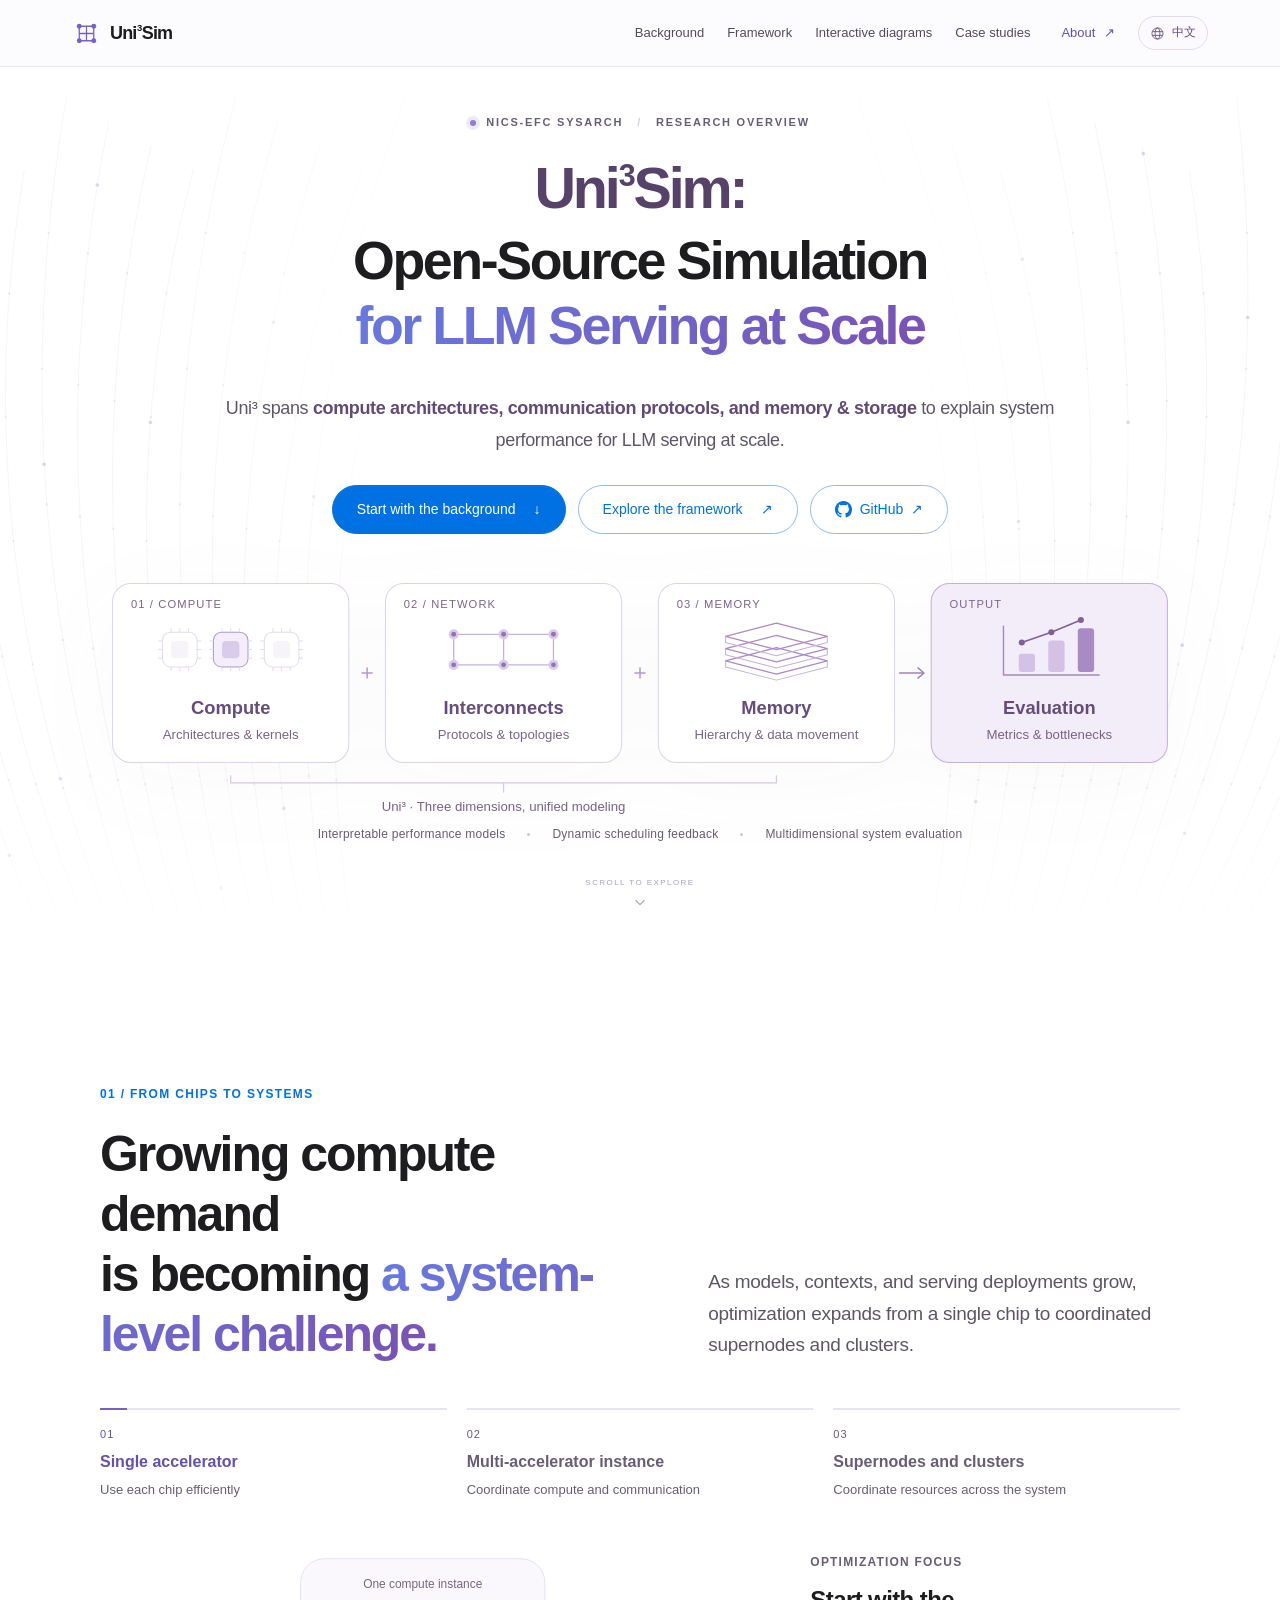
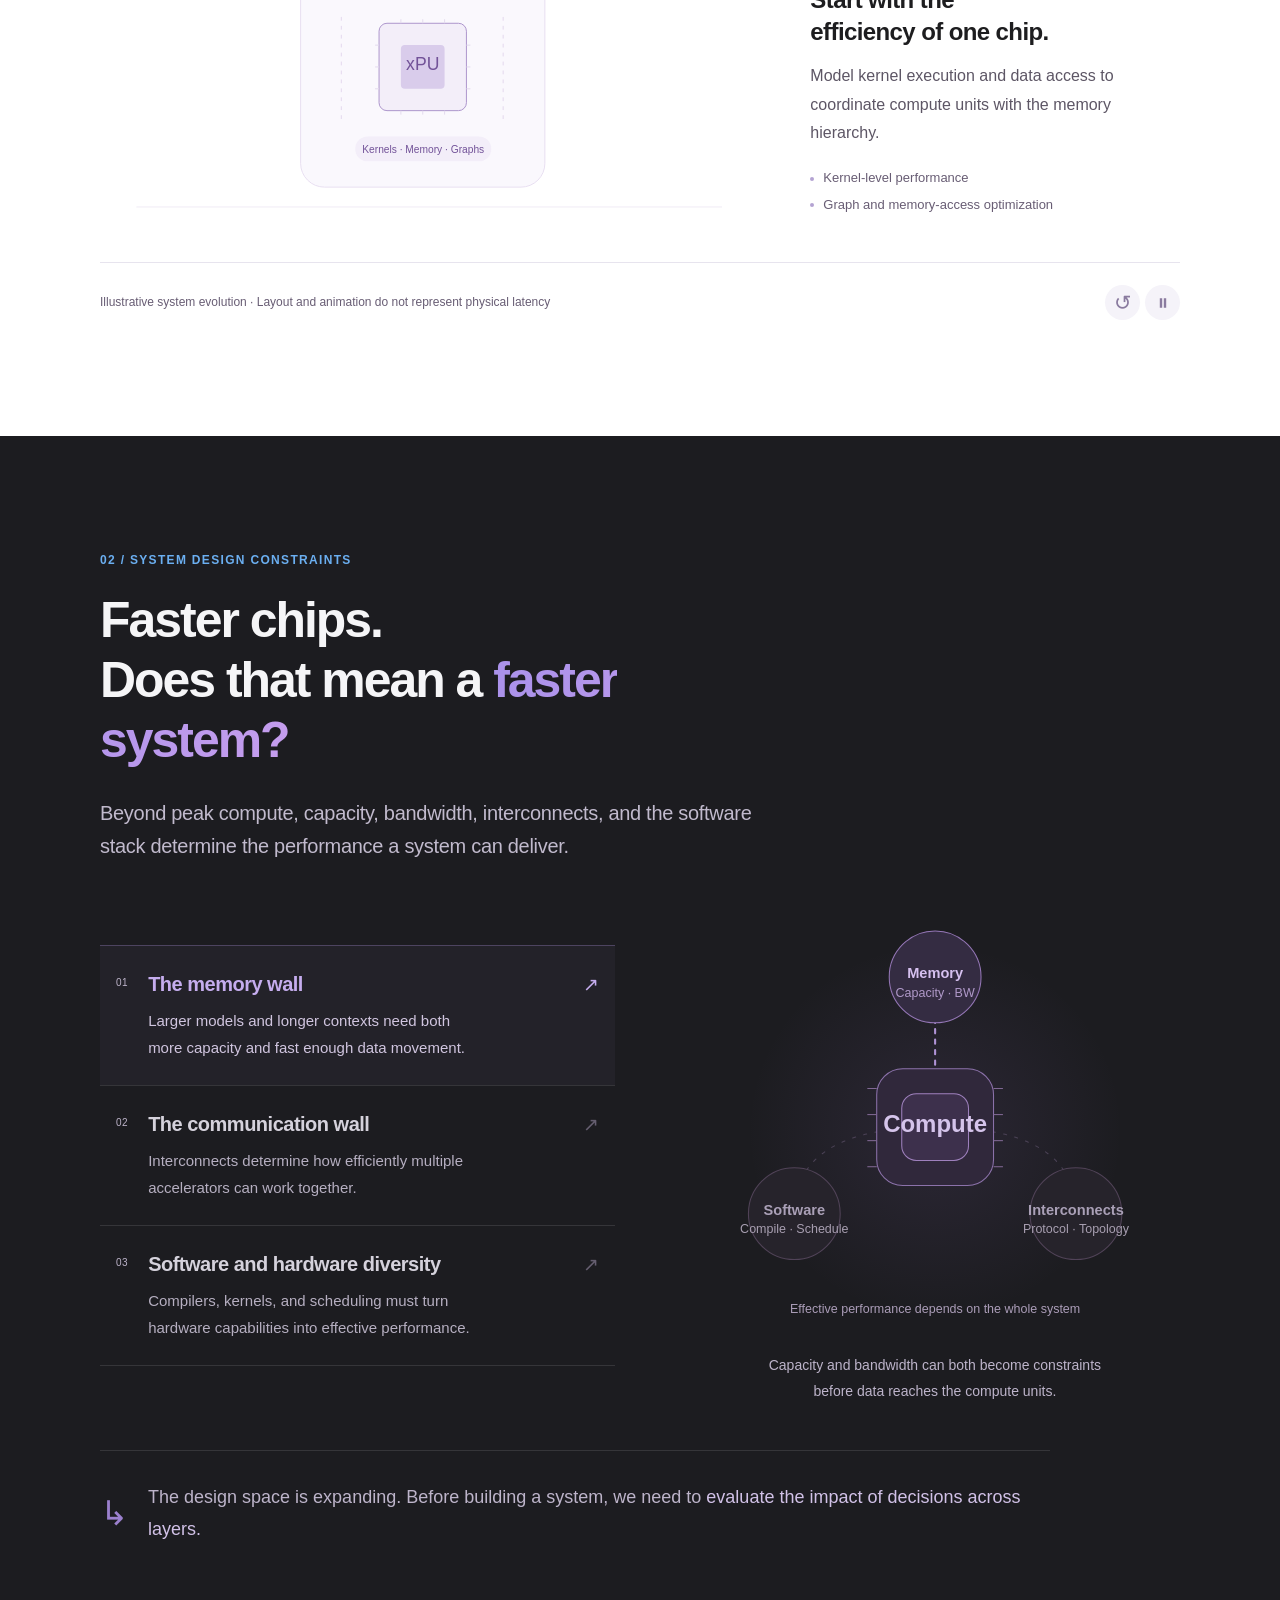
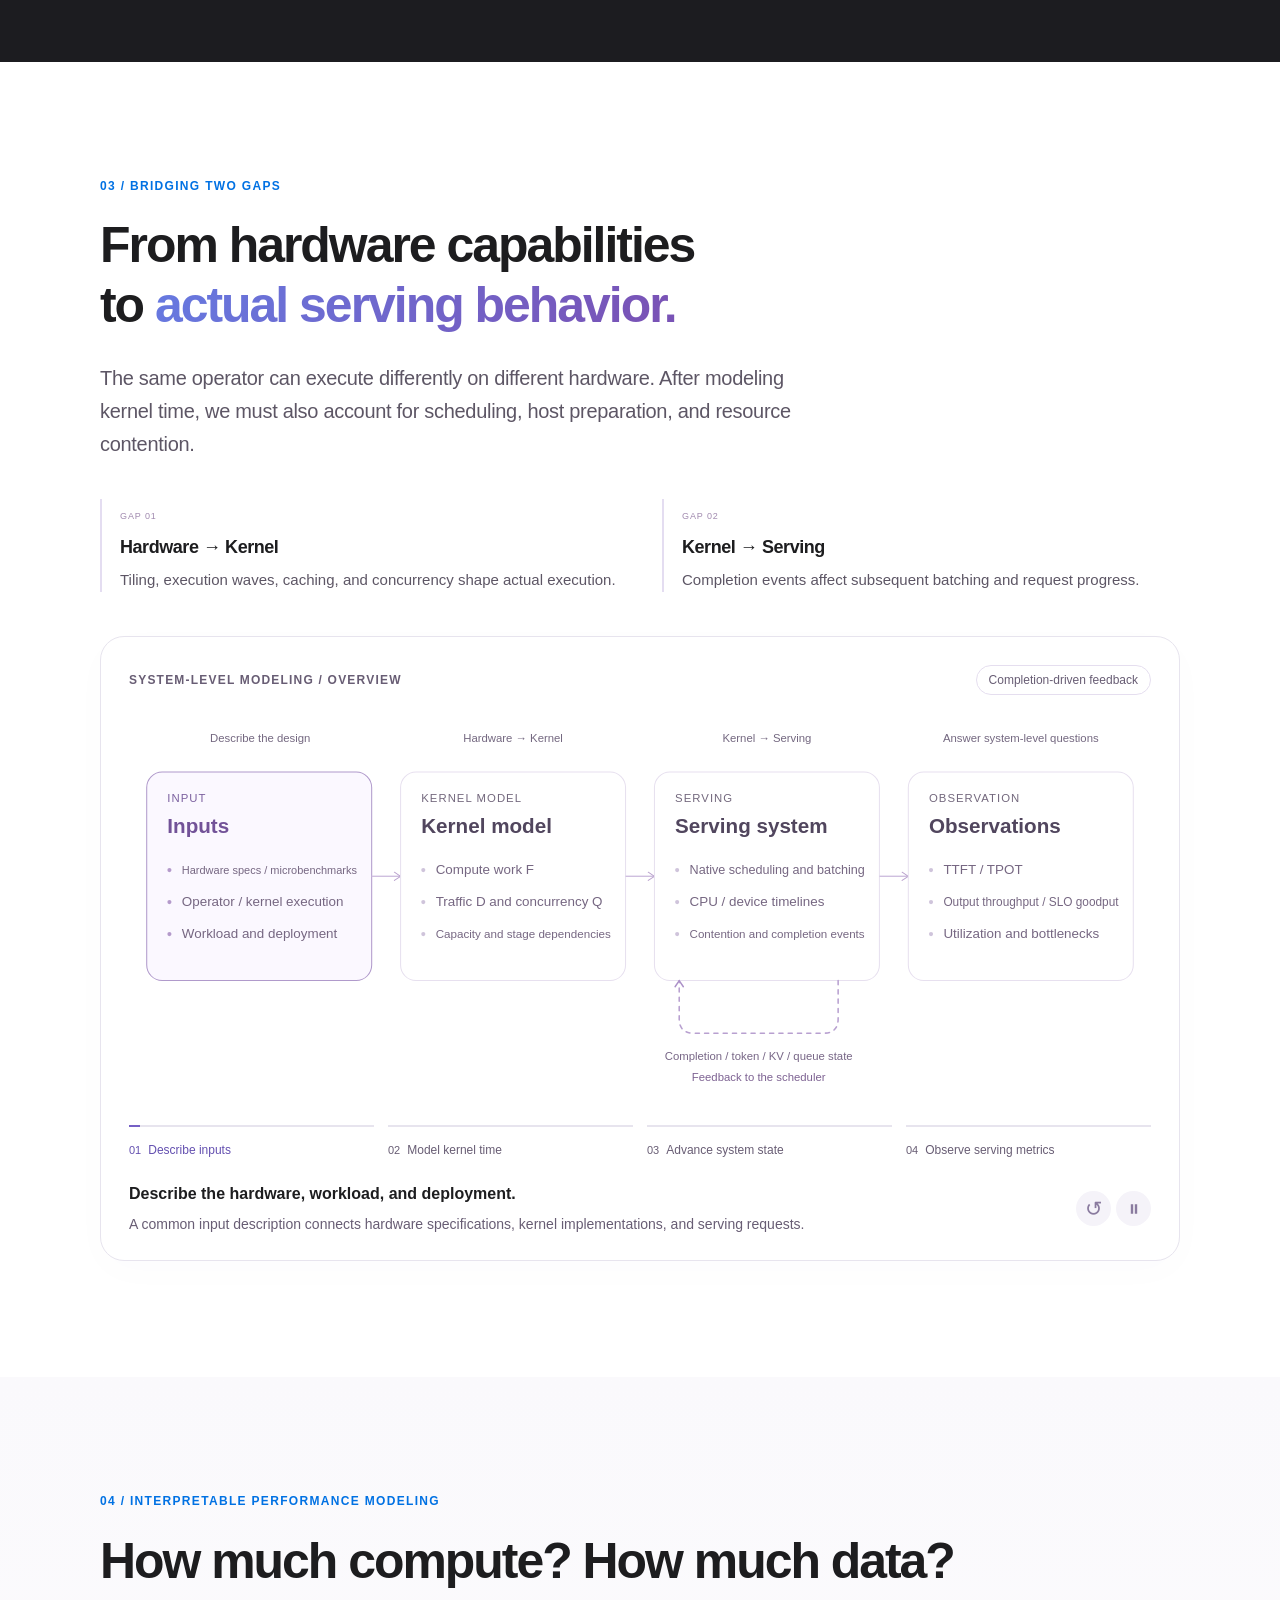
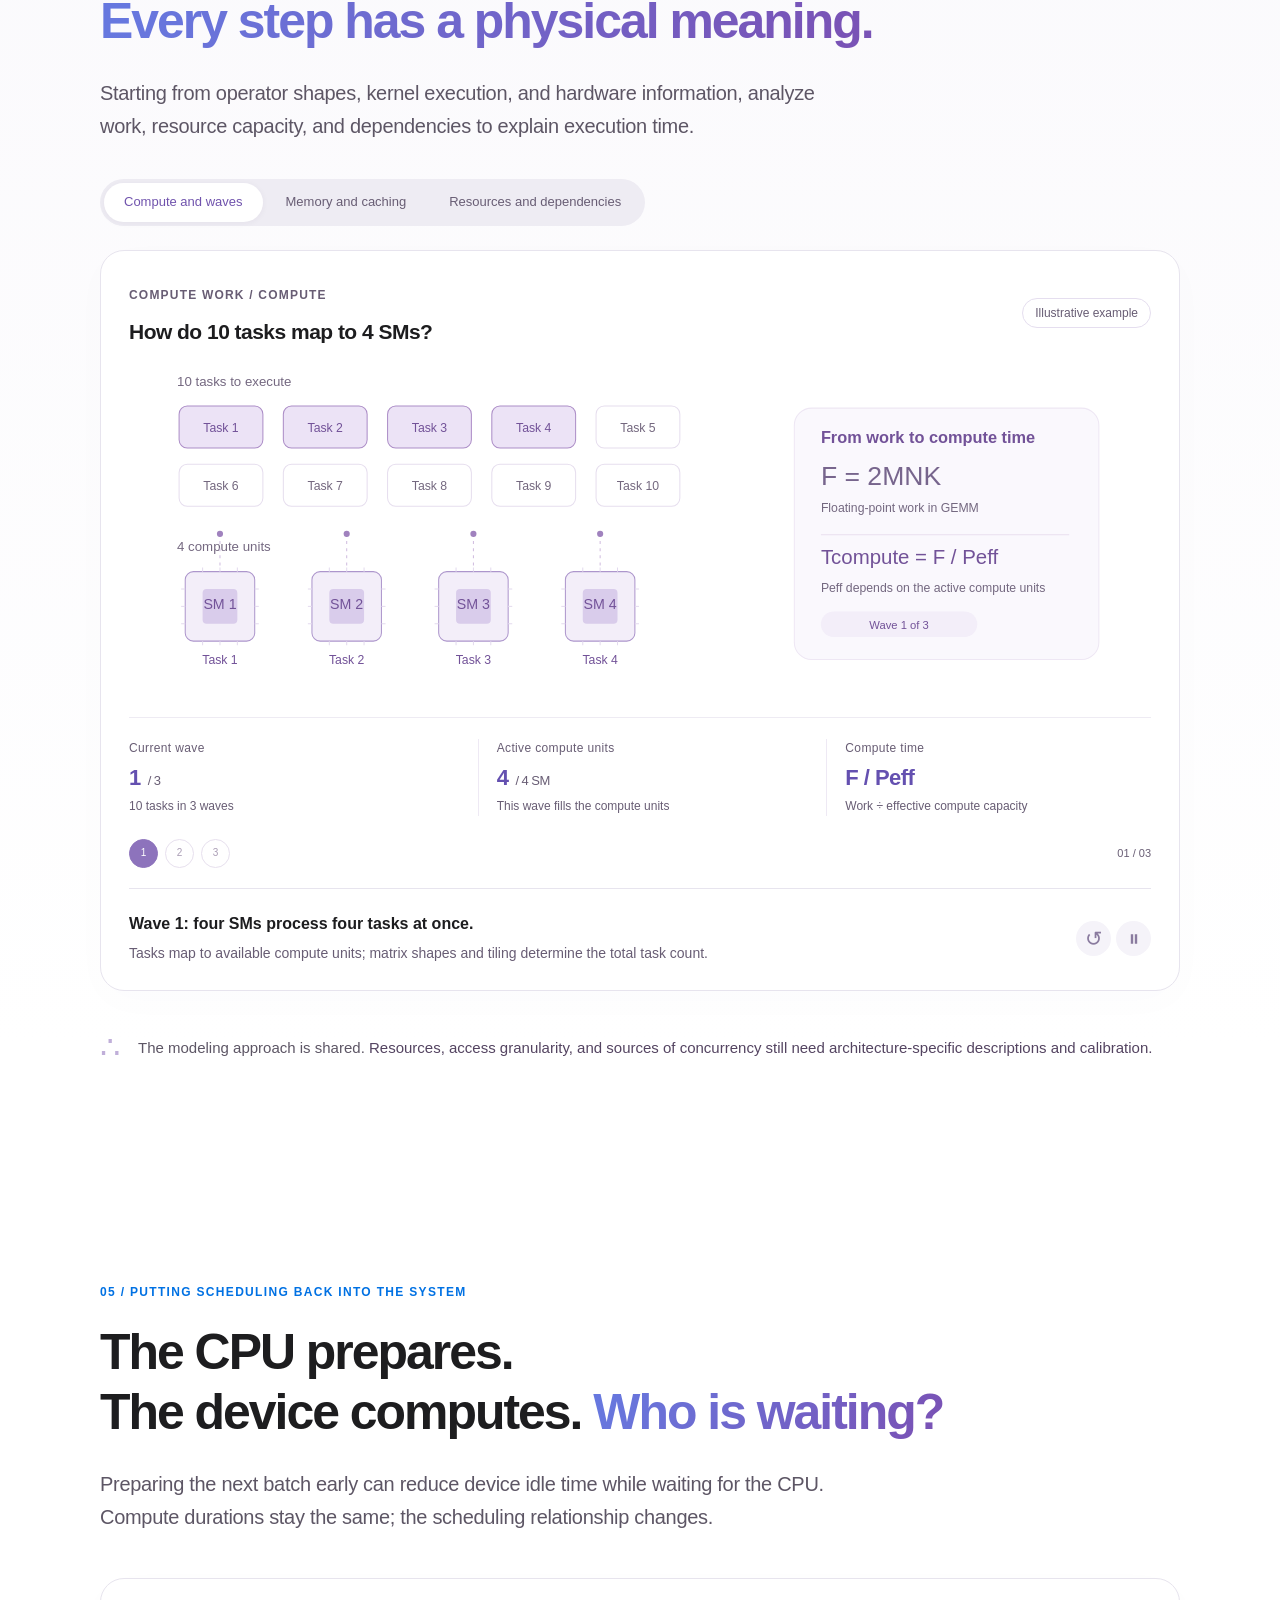
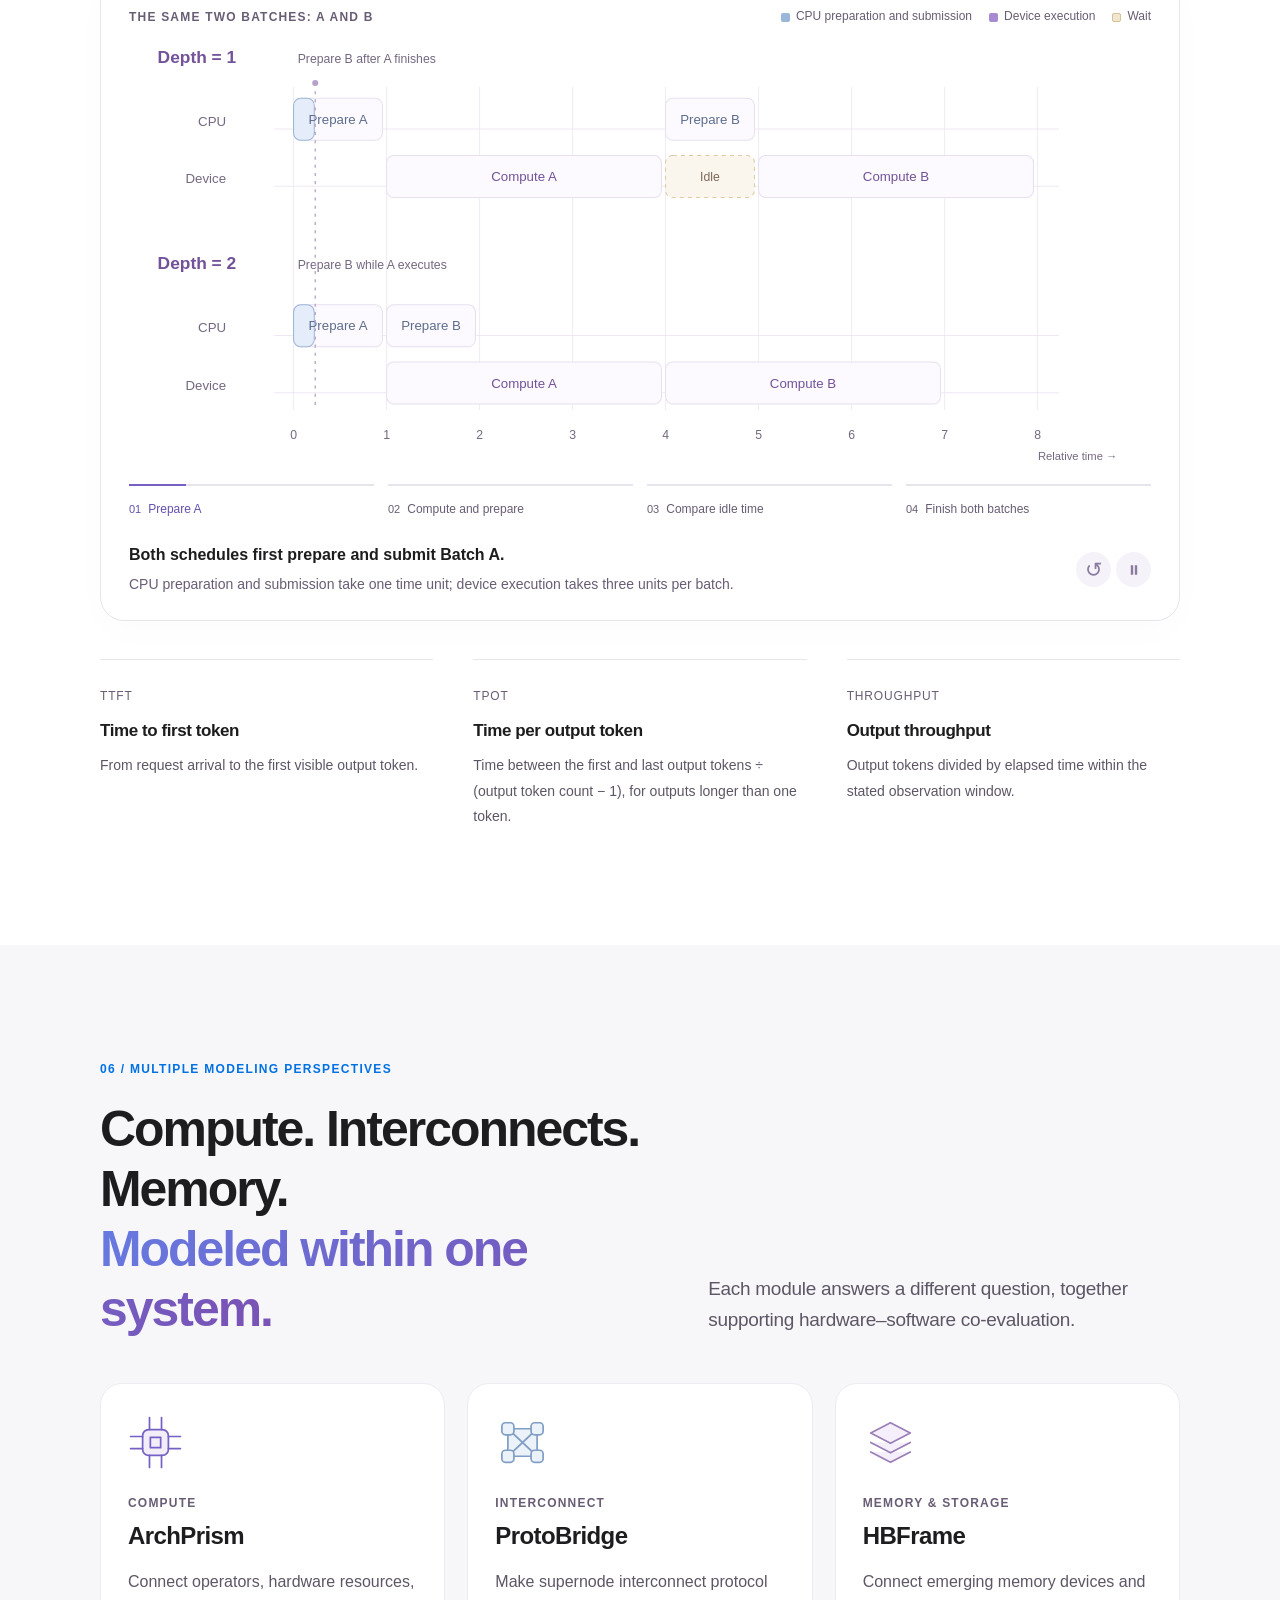
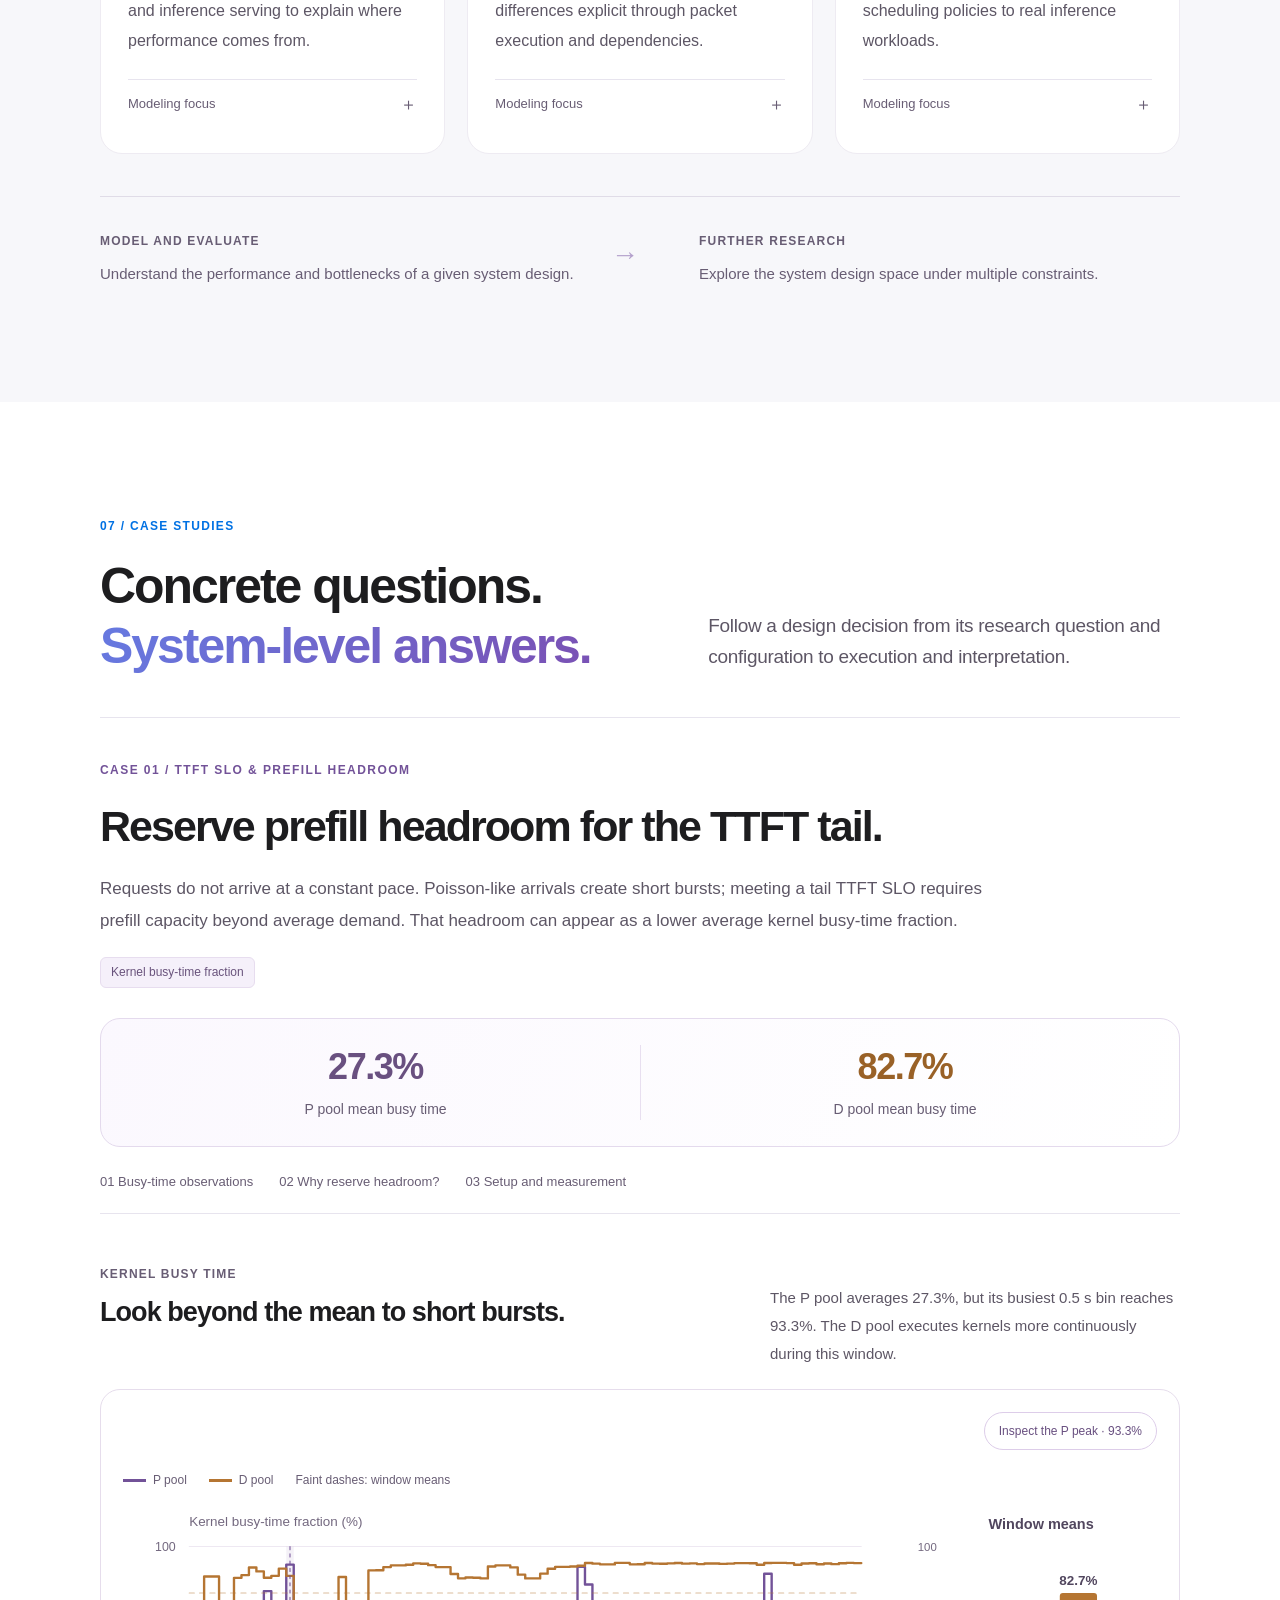
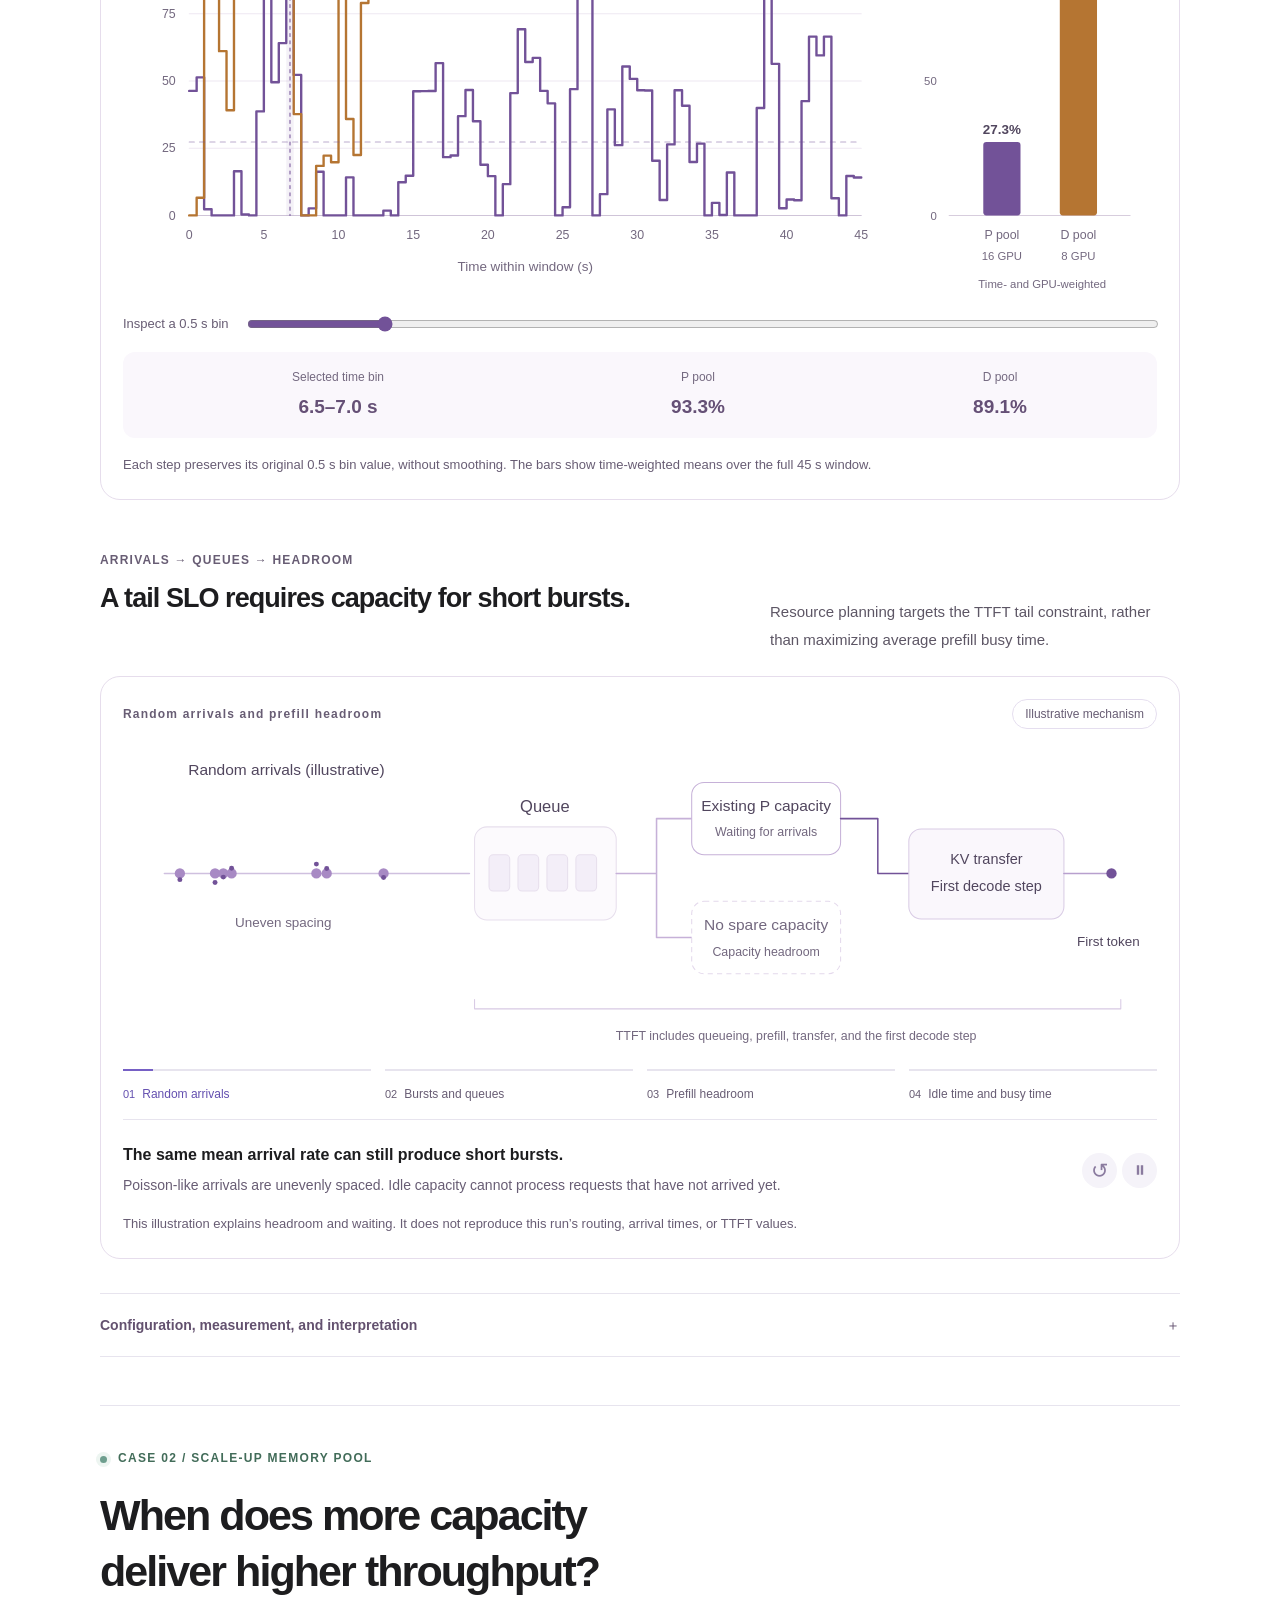
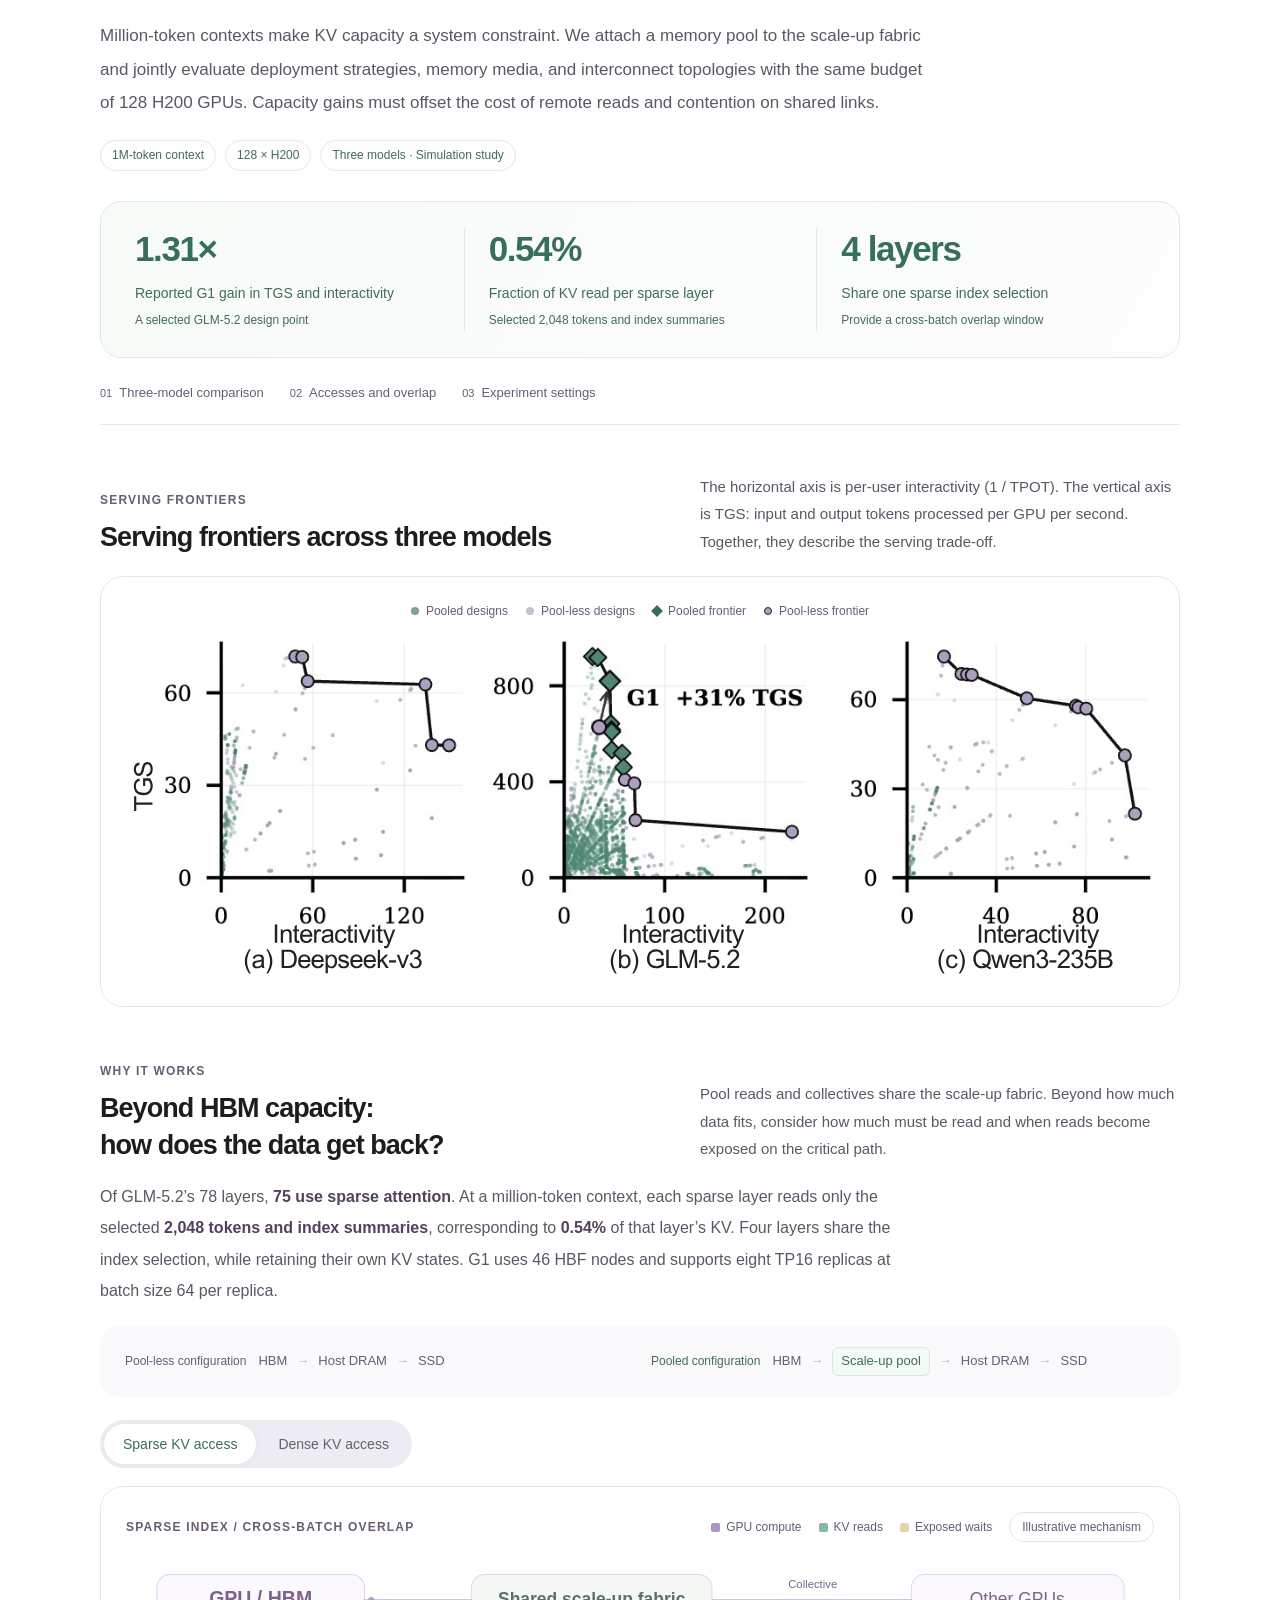
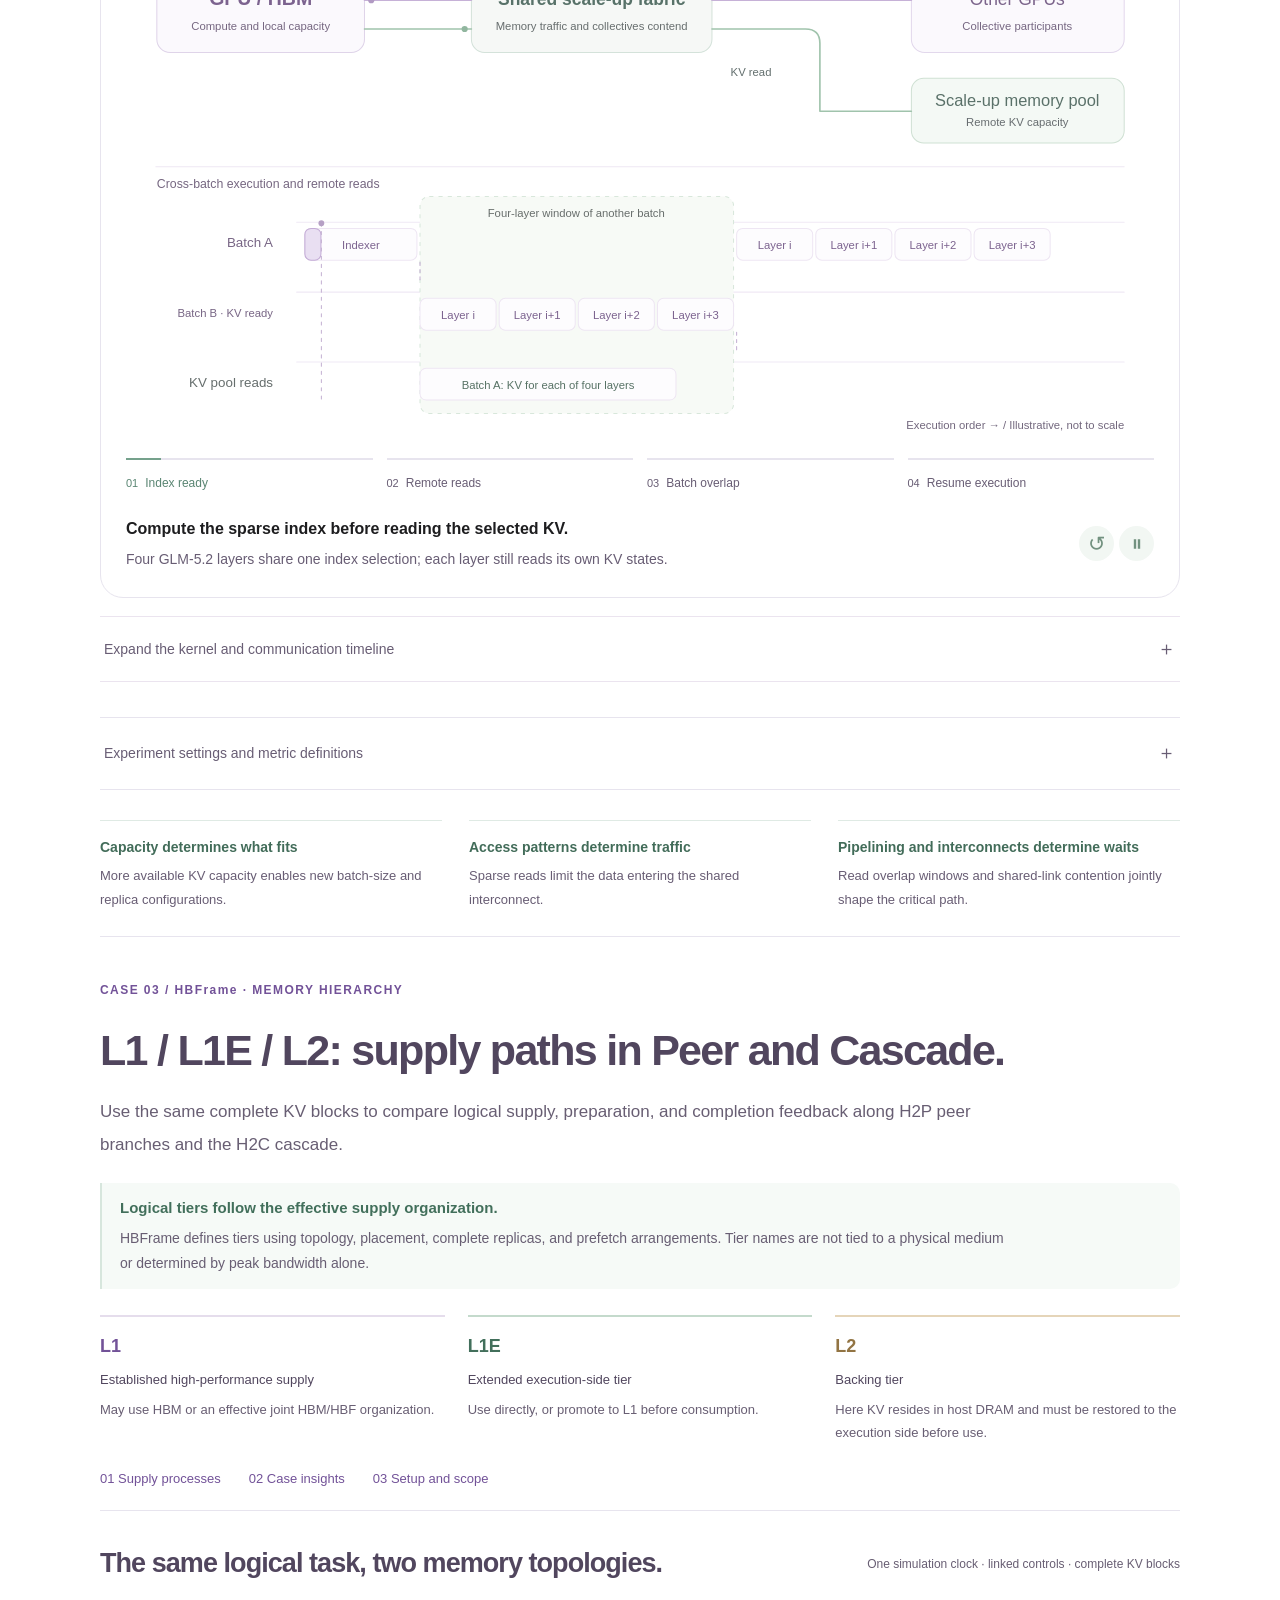
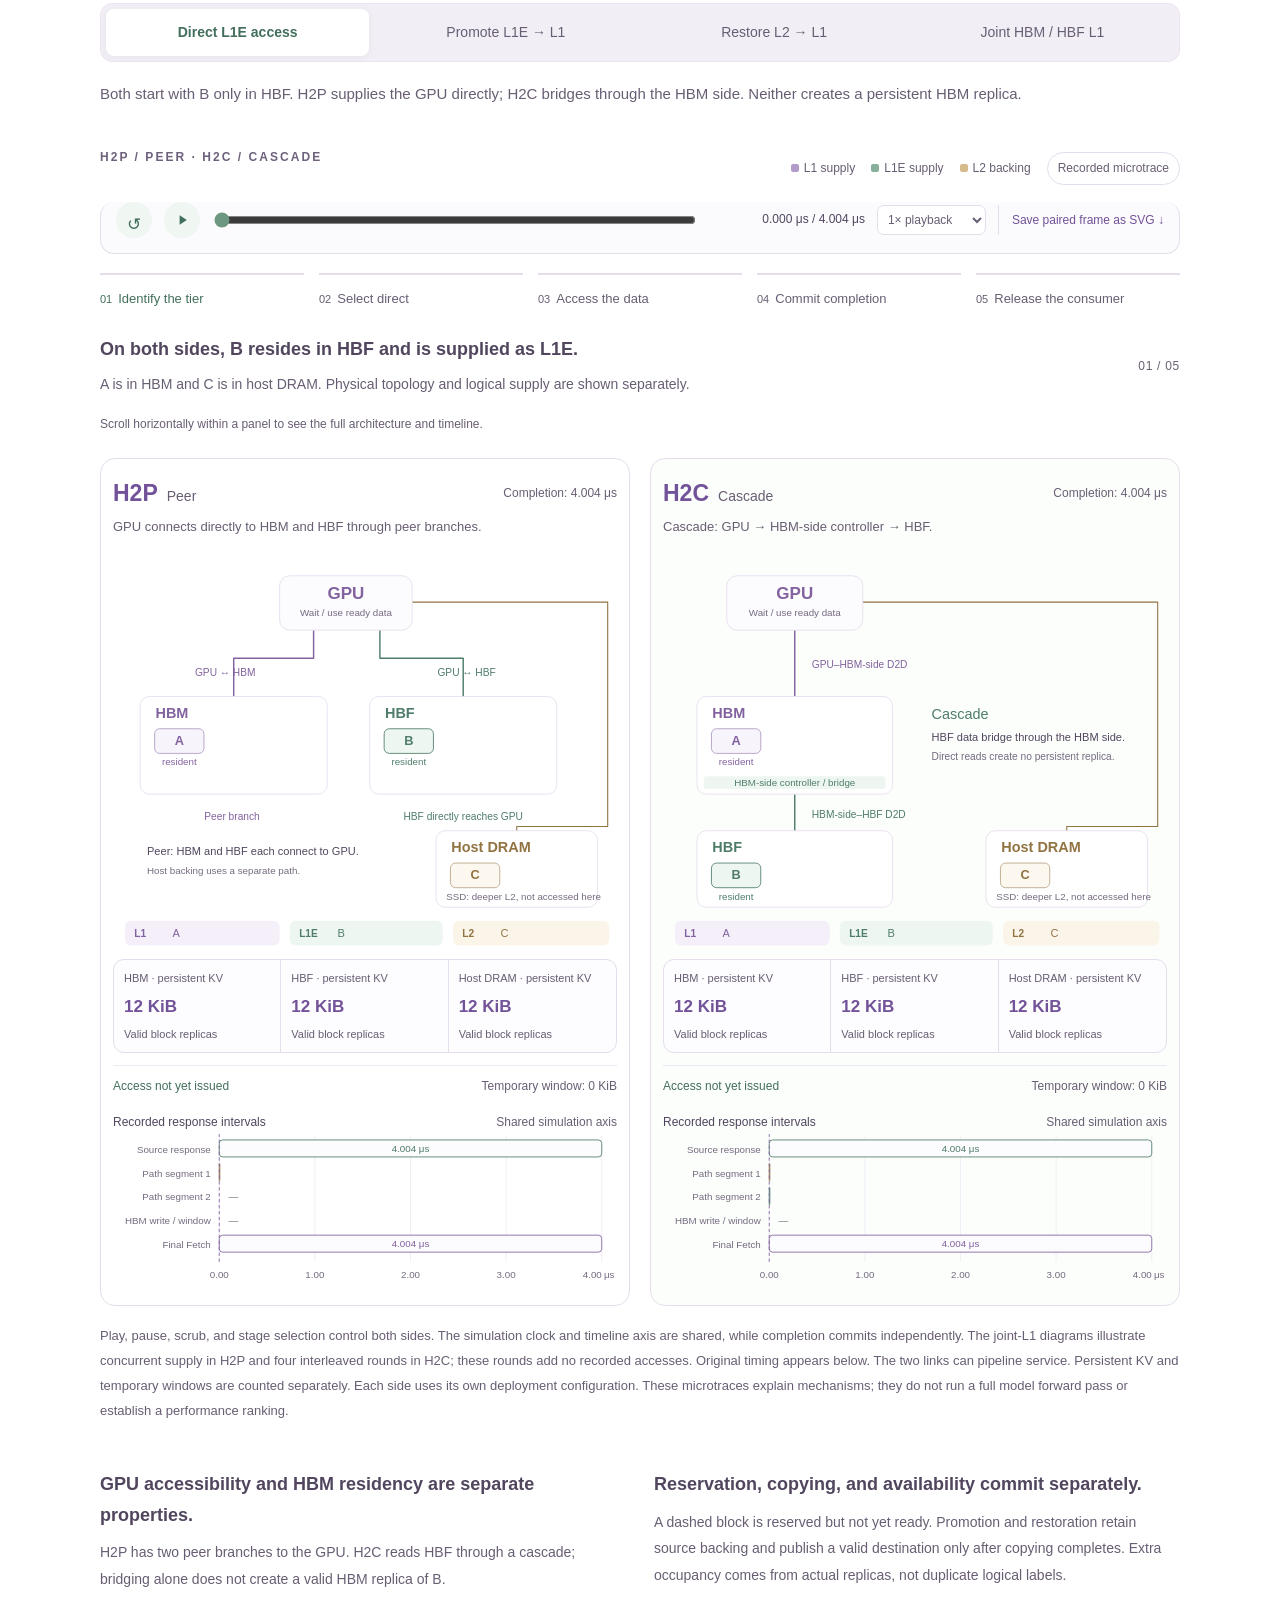
==== index.html @ 1227ede9 "Remove overall busy-time cards and start the prefill timeline at zero" ====
<!doctype html>
<html lang="en">
<head>
  <meta charset="utf-8">
  <meta name="viewport" content="width=device-width, initial-scale=1">
  <meta name="theme-color" content="#ffffff">
  <meta name="description" content="Uni³Sim: Open-source simulation for LLM serving at scale, spanning compute architectures, communication protocols, and memory & storage.">
  <title>Uni³Sim: Open-Source Simulation for LLM Serving at Scale</title>
  <link rel="icon" type="image/svg+xml" href="assets/favicon.svg">
  <link rel="stylesheet" href="styles.css">
  <link rel="stylesheet" href="case-studies.css">
  <link rel="stylesheet" href="prefill-slo.css?v=20261111-slo-zero">
  <link rel="stylesheet" href="hbframe-tier.css?v=20261111-hbframe">
  <link rel="stylesheet" href="readability.css?v=20261111-title-descenders">
  <script defer src="data/i18n.js?v=20261111-slo-zero"></script>
  <script defer src="data/prefill-slo.js?v=20261111-slo"></script>
  <script defer src="data/hbframe-tier.js?v=20261111-hbframe"></script>
  <script defer src="data/cases.js?v=20261111-hbframe"></script>
  <script defer src="scripts/timeline.js"></script>
  <script defer src="scripts/figures.js?v=20261111-fonts"></script>
  <script defer src="scripts/case-studies.js?v=20261111-fonts"></script>
  <script defer src="scripts/prefill-slo-case.js?v=20261111-slo-zero"></script>
  <script defer src="scripts/hbframe-tier-case.js?v=20261111-hbframe"></script>
  <script defer src="scripts/app.js?v=20261111-hbframe"></script>
</head>
<body>
  <a class="skip-link" href="#background">Skip to background</a>
  <header class="site-header">
    <div class="nav-inner">
      <a class="wordmark" href="#top" aria-label="Uni³Sim home"><svg viewBox="0 0 32 32" aria-hidden="true"><path d="M8 8h16v16H8zM8 16h16M16 8v16"/><circle cx="8" cy="8" r="2.7"/><circle cx="24" cy="8" r="2.7"/><circle cx="8" cy="24" r="2.7"/><circle cx="24" cy="24" r="2.7"/></svg><span class="uni3-wordmark">Uni<sup>3</sup><b>Sim</b></span></a>
      <nav id="main-nav" aria-label="Page navigation"><a href="#background">Background</a><a href="#framework">Framework</a><a href="#modeling">Interactive diagrams</a><a href="#cases">Case studies</a><a href="#about">About <span aria-hidden="true">↗</span></a></nav>
      <div class="header-actions"><a class="language-toggle" href="zh/" lang="zh-CN" hreflang="zh-CN" aria-label="切换到中文版"><svg viewBox="0 0 20 20" aria-hidden="true"><circle cx="10" cy="10" r="7.4"/><ellipse cx="10" cy="10" rx="3.2" ry="7.4"/><path d="M3 7.5h14M3 12.5h14"/></svg><span>中文</span></a><button class="menu-toggle" aria-label="Open navigation" aria-controls="main-nav" aria-expanded="false"><span></span><span></span></button></div>
    </div>
    <div class="reading-progress" aria-hidden="true"><span></span></div>
  </header>

  <main id="main">
    <section id="top" class="hero">
      <canvas id="hero-canvas" aria-hidden="true"></canvas><div class="hero-wash" aria-hidden="true"></div>
      <div class="hero-copy">
        <p class="hero-eyebrow"><span class="status-dot"></span> NICS-EFC SYSARCH <span class="eyebrow-divider">/</span> RESEARCH OVERVIEW</p>
        <h1 class="uni3-title"><span class="uni3-brand">Uni<sup>3</sup>Sim:</span><span class="hero-title-line">Open-Source Simulation</span><span class="hero-title-line gradient-text">for LLM Serving at Scale</span></h1>
        <p class="hero-subtitle uni3-summary">Uni³ spans <span class="hero-dimensions">compute architectures, communication protocols, and memory & storage</span> to explain system performance for LLM serving at scale.</p>
        <div class="hero-actions"><a class="button button-primary" href="#background">Start with the background <span aria-hidden="true">↓</span></a><a class="button button-outline" href="#framework">Explore the framework <span aria-hidden="true">↗</span></a><a class="button button-outline repository-link" href="https://github.com/thu-nics/uni3sim" target="_blank" rel="noopener noreferrer" title="thu-nics/uni3sim" aria-label="Uni³Sim GitHub repository (opens in a new tab)"><svg viewBox="0 0 16 16" aria-hidden="true"><path d="M8 0C3.58 0 0 3.58 0 8c0 3.54 2.29 6.53 5.47 7.59.4.07.55-.17.55-.38 0-.19-.01-.82-.01-1.49-2.01.37-2.53-.49-2.69-.94-.09-.23-.48-.94-.82-1.13-.28-.15-.68-.52-.01-.53.63-.01 1.08.58 1.23.82.72 1.21 1.87.87 2.33.66.07-.52.28-.87.51-1.07-1.78-.2-3.64-.89-3.64-3.95 0-.87.31-1.59.82-2.15-.08-.2-.36-1.02.08-2.12 0 0 .67-.21 2.2.82.64-.18 1.32-.27 2-.27s1.36.09 2 .27c1.53-1.04 2.2-.82 2.2-.82.44 1.1.16 1.92.08 2.12.51.56.82 1.27.82 2.15 0 3.07-1.87 3.75-3.65 3.95.29.25.54.73.54 1.48 0 1.07-.01 1.93-.01 2.2 0 .21.15.46.55.38A8.01 8.01 0 0 0 16 8c0-4.42-3.58-8-8-8Z"/></svg><span>GitHub</span><span aria-hidden="true">↗</span></a></div>
      </div>
      <div class="hero-figure" aria-label="Co-model compute architectures, communication protocols, and memory & storage to evaluate the system"><svg id="hero-architecture" viewBox="0 0 1100 258" role="img" aria-label="The three modeling dimensions of Uni³ and system evaluation"></svg></div>
      <div class="hero-foot"><span>Interpretable performance models</span><i></i><span>Dynamic scheduling feedback</span><i></i><span>Multidimensional system evaluation</span></div>
      <a class="scroll-cue" href="#background" aria-label="Read the background"><span>SCROLL TO EXPLORE</span><svg viewBox="0 0 20 20" aria-hidden="true"><path d="m5 8 5 5 5-5"/></svg></a>
    </section>

    <section id="background" class="section scale-section">
      <div class="container">
        <p class="eyebrow">01 / FROM CHIPS TO SYSTEMS</p>
        <div class="section-heading"><h2>Growing compute demand<br> is becoming <span class="gradient-text">a system-level challenge.</span></h2><p class="section-lead">As models, contexts, and serving deployments grow, optimization expands from a single chip to coordinated supernodes and clusters.</p></div>
        <div class="scale-demo interactive-figure" id="scale-demo" data-figure="scale">
          <div class="stage-tabs scale-tabs" role="group" aria-label="Compute system scale">
            <button type="button" data-step="0"><span class="step-number">01</span><strong>Single accelerator</strong><small>Use each chip efficiently</small><i></i></button>
            <button type="button" data-step="1"><span class="step-number">02</span><strong>Multi-accelerator instance</strong><small>Coordinate compute and communication</small><i></i></button>
            <button type="button" data-step="2"><span class="step-number">03</span><strong>Supernodes and clusters</strong><small>Coordinate resources across the system</small><i></i></button>
          </div>
          <p class="diagram-hint">Swipe to explore the full diagram <span aria-hidden="true">↔</span></p>
          <div class="scale-body"><div class="diagram-scroll" tabindex="0" aria-label="Interactive system scale diagram; scroll horizontally"><svg class="scale-svg" viewBox="0 0 670 340" role="img" aria-label="Scaling from one accelerator to multiple accelerators, supernodes, and clusters"></svg></div><div class="scale-copy"><p class="micro-label">OPTIMIZATION FOCUS</p><h3 data-caption-title></h3><p data-caption-body></p><ul class="focus-list" data-focus-list></ul></div></div>
          <div class="figure-bottom"><span class="figure-note">Illustrative system evolution · Layout and animation do not represent physical latency</span><div class="media-controls"><button class="icon-button reset-button" type="button" aria-label="Replay the system evolution animation">↺</button><button class="icon-button play-toggle" type="button" aria-label="Pause the system evolution animation" aria-pressed="true"><svg viewBox="0 0 20 20" aria-hidden="true"><path class="play-icon" d="m7 4 9 6-9 6z"/><path class="pause-icon" d="M6 4h3v12H6zm5 0h3v12h-3z"/></svg></button></div></div>
        </div>
      </div>
    </section>

    <section id="challenges" class="section dark-section">
      <div class="container">
        <p class="eyebrow">02 / SYSTEM DESIGN CONSTRAINTS</p>
        <h2>Faster chips.<br>Does that mean a <span class="light-gradient">faster system?</span></h2>
        <p class="section-lead">Beyond peak compute, capacity, bandwidth, interconnects, and the software stack determine the performance a system can deliver.</p>
        <div class="constraint-layout">
          <div class="constraint-options" role="group" aria-label="Explore system constraints">
            <button type="button" data-constraint="memory" aria-pressed="true"><span>01</span><div><h3>The memory wall</h3><p>Larger models and longer contexts need both more capacity and fast enough data movement.</p></div><b aria-hidden="true">↗</b></button>
            <button type="button" data-constraint="network" aria-pressed="false"><span>02</span><div><h3>The communication wall</h3><p>Interconnects determine how efficiently multiple accelerators can work together.</p></div><b aria-hidden="true">↗</b></button>
            <button type="button" data-constraint="software" aria-pressed="false"><span>03</span><div><h3>Software and hardware diversity</h3><p>Compilers, kernels, and scheduling must turn hardware capabilities into effective performance.</p></div><b aria-hidden="true">↗</b></button>
          </div>
          <div class="constraint-visual"><svg id="constraint-diagram" viewBox="0 0 470 430" role="img" aria-label="System relationships among memory, compute, interconnects, and software"></svg><p id="constraint-caption" aria-live="polite">Capacity and bandwidth can both become constraints before data reaches the compute units.</p></div>
        </div>
        <div class="dark-insight"><span class="insight-symbol" aria-hidden="true">↳</span><p>The design space is expanding. Before building a system, we need to <strong>evaluate the impact of decisions across layers.</strong></p></div>
      </div>
    </section>

    <section id="framework" class="section framework-section">
      <div class="container">
        <p class="eyebrow">03 / BRIDGING TWO GAPS</p>
        <h2>From hardware capabilities<br> to <span class="gradient-text">actual serving behavior.</span></h2>
        <p class="section-lead">The same operator can execute differently on different hardware. After modeling kernel time, we must also account for scheduling, host preparation, and resource contention.</p>
        <div class="gap-summary"><div><span>GAP 01</span><h3>Hardware → Kernel</h3><p>Tiling, execution waves, caching, and concurrency shape actual execution.</p></div><div><span>GAP 02</span><h3>Kernel → Serving</h3><p>Completion events affect subsequent batching and request progress.</p></div></div>
        <figure class="architecture-figure interactive-figure" id="framework-demo" data-figure="framework">
          <div class="figure-heading"><span class="micro-label">SYSTEM-LEVEL MODELING / OVERVIEW</span><span class="small-tag">Completion-driven feedback</span></div>
          <p class="diagram-hint">Swipe to explore the full diagram <span aria-hidden="true">↔</span></p>
          <div class="diagram-scroll" tabindex="0" aria-label="Interactive modeling framework; scroll horizontally"><svg viewBox="0 0 1000 390" role="img" aria-label="Inputs pass through kernel modeling and system scheduling to produce serving metrics; completion events feed back to the scheduler"></svg></div>
          <div class="stage-tabs compact-tabs" role="group" aria-label="System modeling stages"><button data-step="0" type="button"><span>01</span>Describe inputs<i></i></button><button data-step="1" type="button"><span>02</span>Model kernel time<i></i></button><button data-step="2" type="button"><span>03</span>Advance system state<i></i></button><button data-step="3" type="button"><span>04</span>Observe serving metrics<i></i></button></div>
          <figcaption class="figure-bottom"><div class="figure-caption"><strong data-caption-title></strong><p data-caption-body></p></div><div class="media-controls"><button class="icon-button reset-button" type="button" aria-label="Replay the framework animation">↺</button><button class="icon-button play-toggle" type="button" aria-label="Pause the framework animation" aria-pressed="true"><svg viewBox="0 0 20 20" aria-hidden="true"><path class="play-icon" d="m7 4 9 6-9 6z"/><path class="pause-icon" d="M6 4h3v12H6zm5 0h3v12h-3z"/></svg></button></div></figcaption>
        </figure>
      </div>
    </section>

    <section id="modeling" class="section modeling-section">
      <div class="container">
        <p class="eyebrow">04 / INTERPRETABLE PERFORMANCE MODELING</p>
        <h2>How much compute? How much data?<br><span class="gradient-text">Every step has a physical meaning.</span></h2>
        <p class="section-lead">Starting from operator shapes, kernel execution, and hardware information, analyze work, resource capacity, and dependencies to explain execution time.</p>
        <div class="model-tabs segmented" role="tablist" aria-label="Choose a modeling diagram"><button id="tab-compute" role="tab" aria-selected="true" aria-controls="kernel-panel" data-model="compute" type="button">Compute and waves</button><button id="tab-cache" role="tab" aria-selected="false" aria-controls="kernel-panel" data-model="cache" tabindex="-1" type="button">Memory and caching</button><button id="tab-pipeline" role="tab" aria-selected="false" aria-controls="kernel-panel" data-model="pipeline" tabindex="-1" type="button">Resources and dependencies</button></div>
        <div id="kernel-panel" role="tabpanel" aria-labelledby="tab-compute" class="kernel-panel interactive-figure" data-figure="kernel">
          <div class="figure-heading"><div><span class="micro-label" id="kernel-eyebrow">COMPUTE WORK / COMPUTE</span><h3 id="kernel-title">How do 10 tasks map to 4 SMs?</h3></div><span class="small-tag" id="kernel-tag">Illustrative example</span></div>
          <p class="diagram-hint">Swipe to explore the full diagram <span aria-hidden="true">↔</span></p>
          <div class="diagram-scroll" tabindex="0" aria-label="Kernel modeling diagram; scroll horizontally"><svg viewBox="0 0 1000 350" role="img" id="kernel-diagram" aria-label="Tasks executing in waves"></svg></div>
          <div class="kernel-readouts" id="kernel-readouts"></div>
          <div class="kernel-step-row"><div class="mini-steps" role="group" aria-label="Modeling animation steps"></div><span class="step-counter" data-step-counter></span></div>
          <div class="figure-bottom"><div class="figure-caption"><strong data-caption-title></strong><p data-caption-body></p></div><div class="media-controls"><button class="icon-button reset-button" type="button" aria-label="Replay the kernel modeling animation">↺</button><button class="icon-button play-toggle" type="button" aria-label="Pause the kernel modeling animation" aria-pressed="true"><svg viewBox="0 0 20 20" aria-hidden="true"><path class="play-icon" d="m7 4 9 6-9 6z"/><path class="pause-icon" d="M6 4h3v12H6zm5 0h3v12h-3z"/></svg></button></div></div>
        </div>
        <div class="model-principle"><span class="principle-mark" aria-hidden="true">∴</span><p>The modeling approach is shared. <strong>Resources, access granularity, and sources of concurrency still need architecture-specific descriptions and calibration.</strong></p></div>
      </div>
    </section>

    <section id="serving" class="section serving-section">
      <div class="container">
        <p class="eyebrow">05 / PUTTING SCHEDULING BACK INTO THE SYSTEM</p>
        <h2>The CPU prepares.<br>The device computes. <span class="gradient-text">Who is waiting?</span></h2>
        <p class="section-lead">Preparing the next batch early can reduce device idle time while waiting for the CPU. Compute durations stay the same; the scheduling relationship changes.</p>
        <figure class="serving-figure interactive-figure" id="serving-demo" data-figure="serving">
          <div class="figure-heading"><span class="micro-label">THE SAME TWO BATCHES: A AND B</span><div class="figure-legend"><span><i class="key-cpu"></i>CPU preparation and submission</span><span><i class="key-device"></i>Device execution</span><span><i class="key-idle"></i>Wait</span></div></div>
          <p class="diagram-hint">Swipe to explore the full diagram <span aria-hidden="true">↔</span></p>
          <div class="diagram-scroll" tabindex="0" aria-label="Synchronous and asynchronous scheduling timelines; scroll horizontally"><svg viewBox="0 0 1000 420" role="img" aria-label="Depth 1 versus Depth 2: asynchronous preparation reduces device idle time; device execution remains serial"></svg></div>
          <div class="stage-tabs compact-tabs" role="group" aria-label="Scheduling animation stages"><button data-step="0" type="button"><span>01</span>Prepare A<i></i></button><button data-step="1" type="button"><span>02</span>Compute and prepare<i></i></button><button data-step="2" type="button"><span>03</span>Compare idle time<i></i></button><button data-step="3" type="button"><span>04</span>Finish both batches<i></i></button></div>
          <figcaption class="figure-bottom"><div class="figure-caption"><strong data-caption-title></strong><p data-caption-body></p></div><div class="media-controls"><button class="icon-button reset-button" type="button" aria-label="Replay the asynchronous scheduling animation">↺</button><button class="icon-button play-toggle" type="button" aria-label="Pause the asynchronous scheduling animation" aria-pressed="true"><svg viewBox="0 0 20 20" aria-hidden="true"><path class="play-icon" d="m7 4 9 6-9 6z"/><path class="pause-icon" d="M6 4h3v12H6zm5 0h3v12h-3z"/></svg></button></div></figcaption>
        </figure>
        <div class="metrics-row"><article><span>TTFT</span><h3>Time to first token</h3><p>From request arrival to the first visible output token.</p></article><article><span>TPOT</span><h3>Time per output token</h3><p>Time between the first and last output tokens ÷ (output token count − 1), for outputs longer than one token.</p></article><article><span>THROUGHPUT</span><h3>Output throughput</h3><p>Output tokens divided by elapsed time within the stated observation window.</p></article></div>
      </div>
    </section>

    <section id="modules" class="section modules-section">
      <div class="container">
        <p class="eyebrow">06 / MULTIPLE MODELING PERSPECTIVES</p>
        <div class="section-heading"><h2>Compute. Interconnects. Memory.<br><span class="gradient-text">Modeled within one system.</span></h2><p class="section-lead">Each module answers a different question, together supporting hardware–software co-evaluation.</p></div>
        <div class="module-grid">
          <article class="module-card"><div class="module-icon compute-icon" aria-hidden="true"><svg viewBox="0 0 64 64"><rect x="17" y="17" width="30" height="30" rx="7"/><path d="M25 3v14M39 3v14M25 47v14M39 47v14M3 25h14M3 39h14M47 25h14M47 39h14"/><path d="M26 26h12v12H26z"/></svg></div><p class="micro-label">COMPUTE</p><h3>ArchPrism</h3><p>Connect operators, hardware resources, and inference serving to explain where performance comes from.</p><details><summary>Modeling focus <span aria-hidden="true">＋</span></summary><ul><li>Compute work and effective resource capacity</li><li>Hierarchical traffic, concurrency, and resource dependencies</li><li>Kernel time and scheduling feedback</li></ul></details></article>
          <article class="module-card"><div class="module-icon network-icon" aria-hidden="true"><svg viewBox="0 0 64 64"><path d="M15 16 49 16 49 48 15 48Z M15 16l34 32M49 16 15 48"/><rect x="8" y="9" width="14" height="14" rx="4"/><rect x="42" y="9" width="14" height="14" rx="4"/><rect x="8" y="41" width="14" height="14" rx="4"/><rect x="42" y="41" width="14" height="14" rx="4"/></svg></div><p class="micro-label">INTERCONNECT</p><h3>ProtoBridge</h3><p>Make supernode interconnect protocol differences explicit through packet execution and dependencies.</p><details><summary>Modeling focus <span aria-hidden="true">＋</span></summary><ul><li>Translation from communication operators to packets</li><li>Protocol parameters and packet dependencies</li><li>A shared packet execution module</li></ul></details></article>
          <article class="module-card"><div class="module-icon memory-icon" aria-hidden="true"><svg viewBox="0 0 64 64"><path d="m9 21 23-12 23 12-23 12Zm0 11 23 12 23-12M9 43l23 12 23-12"/></svg></div><p class="micro-label">MEMORY & STORAGE</p><h3>HBFrame</h3><p>Connect emerging memory devices and scheduling policies to real inference workloads.</p><details><summary>Modeling focus <span aria-hidden="true">＋</span></summary><ul><li>Modular HBF device models</li><li>Capacity and data scheduling policies</li><li>Inference engine integration and system-level evaluation</li></ul></details></article>
        </div>
        <div class="research-direction"><div><span class="micro-label">MODEL AND EVALUATE</span><p>Understand the performance and bottlenecks of a given system design.</p></div><span class="direction-arrow" aria-hidden="true">→</span><div><span class="micro-label">FURTHER RESEARCH</span><p>Explore the system design space under multiple constraints.</p></div></div>
      </div>
    </section>

    <section id="cases" class="section cases-section">
      <div class="container">
        <p class="eyebrow">07 / CASE STUDIES</p>
        <div class="section-heading"><h2>Concrete questions.<br> <span class="gradient-text">System-level answers.</span></h2><p class="section-lead">Follow a design decision from its research question and configuration to execution and interpretation.</p></div>
        <div id="case-list"></div>
        <div class="cases-empty" id="cases-empty"><div class="case-outline" aria-hidden="true"><span></span><i></i><span></span><i></i><span></span></div><p class="small-tag">More case studies to come</p><h3>The next design decision starts here.</h3><div class="case-method"><span><b>01</b> Question and hypothesis</span><span><b>02</b> System and comparison settings</span><span><b>03</b> Results and mechanisms</span></div></div>
      </div>
    </section>

    <section id="about" class="about-section">
      <div class="container">
        <div class="about-top"><div><p class="eyebrow">ABOUT THE RESEARCH</p><h2>Understanding the next generation of computing systems.</h2><p>Uni³Sim: Open-Source Simulation for LLM Serving at Scale</p></div><div class="team-signature"><strong>NICS-EFC SysArch</strong><p class="team-authors"><span class="author-group">Zhenhua Zhu · Xinhao Yang · Yu Zhu</span> <span class="author-group">Tianyu Liao · Tongxin Xie</span></p></div></div>
        <footer><a class="footer-brand" href="#top">NICS-EFC <strong>SysArch</strong></a><p>COMPUTE · INTERCONNECTS · MEMORY · SYSTEMS</p><span>2026</span></footer>
      </div>
    </section>
  </main>
  <button id="back-to-top" class="back-to-top" type="button" aria-label="Back to top" hidden><svg viewBox="0 0 20 20" aria-hidden="true"><path d="m5 12 5-5 5 5"/></svg></button>
  <noscript><div class="noscript-note">JavaScript is disabled. The text remains readable, but interactive diagrams require JavaScript.</div></noscript>
</body>
</html>
---- styles.css ----
:root{--ink:#1d1d1f;--muted:#6e6e78;--soft:#8b8896;--purple:#7660c5;--purple-dark:#6450b0;--blue:#0071e3;--border:#e7e4ee;--tint:#f7f7fb;--lavender:#f0ecf9;--gradient:linear-gradient(120deg,#6778df 4%,#7953b6 94%);--width:1080px;--font:-apple-system,BlinkMacSystemFont,"SF Pro Display","Helvetica Neue","PingFang SC","Microsoft YaHei",Arial,sans-serif}
*{box-sizing:border-box}html{scroll-behavior:smooth;scroll-padding-top:90px}body{margin:0;background:#fff;color:var(--ink);font-family:var(--font);font-size:17px;line-height:1.6;-webkit-font-smoothing:antialiased}button,a,input,summary{-webkit-tap-highlight-color:transparent}button{font:inherit;cursor:pointer}a{color:inherit;text-decoration:none}button:focus-visible,a:focus-visible,summary:focus-visible,[tabindex="0"]:focus-visible{outline:3px solid #a49bdf;outline-offset:5px}button:disabled{cursor:default}h1,h2,h3,p,figure{margin:0}h1,h2,h3{text-wrap:balance}h1,h2{letter-spacing:-.055em}h3{letter-spacing:-.025em}svg{display:block;font-family:var(--font)}button svg{pointer-events:none}button{color:inherit}::selection{background:#e4dcf8}.container{width:min(var(--width),calc(100% - 64px));margin-inline:auto}.section{padding:116px 0;scroll-margin-top:0}.eyebrow{font-size:12px;line-height:1.4;font-weight:650;letter-spacing:.11em;color:var(--blue);margin-bottom:22px}.section h2{font-size:clamp(36px,4.35vw,58px);line-height:1.2;font-weight:650}.section-lead{font-size:20px;line-height:1.65;color:var(--muted);max-width:740px;margin-top:26px;letter-spacing:-.015em}.section-heading{display:grid;grid-template-columns:1.3fr 1fr;align-items:end;gap:60px}.section-heading .section-lead{font-size:18px;margin-top:0;padding-bottom:4px}.gradient-text{background:var(--gradient);-webkit-background-clip:text;background-clip:text;color:transparent}.nowrap{white-space:nowrap}.source-line{font-size:11px;line-height:1.7;color:#88838f;margin-top:22px}.micro-label{font-size:10px;font-weight:650;letter-spacing:.1em;line-height:1.5;color:#8a8296}.small-tag{display:inline-flex;align-items:center;border:1px solid #e5deef;border-radius:100px;padding:5px 12px;font-size:11px;line-height:1.5;color:#827195;white-space:nowrap;background:#fff}
.skip-link{position:fixed;top:-100px;left:20px;z-index:1000;padding:12px 22px;background:#fff;border:2px solid var(--blue);border-radius:14px;color:var(--blue)}.skip-link:focus{top:75px}.site-header{position:fixed;inset:0 0 auto;z-index:50;background:rgba(252,252,255,.88);border-bottom:1px solid rgba(218,215,228,.55);backdrop-filter:blur(20px);-webkit-backdrop-filter:blur(20px)}.nav-inner{height:66px;max-width:1200px;padding:0 32px;margin:auto;display:flex;align-items:center;justify-content:space-between;gap:30px}.wordmark{display:flex;align-items:center;gap:9px;font-size:13px;letter-spacing:-.025em;white-space:nowrap}.wordmark b{font-weight:650}.wordmark svg{width:29px;height:29px;stroke:var(--purple);stroke-width:1.4;fill:none}.wordmark circle{fill:var(--purple);stroke:none}.site-header nav{display:flex;align-items:center;gap:30px}.site-header nav a{position:relative;font-size:12px;color:#65616b;padding-block:22px;white-space:nowrap;transition:color .2s}.site-header nav a:hover,.site-header nav a[aria-current]{color:var(--purple-dark)}.site-header nav a[aria-current]::after{content:"";position:absolute;left:0;right:0;bottom:10px;height:2px;background:var(--purple);border-radius:5px}.site-header nav a:last-child{margin-left:8px;color:var(--purple-dark)}.site-header nav a span{margin-left:5px}.reading-progress{position:absolute;bottom:-1px;left:0;right:0;height:2px;pointer-events:none}.reading-progress span{display:block;height:100%;width:100%;transform:scaleX(0);transform-origin:left;background:var(--gradient)}.menu-toggle{display:none}
.hero{position:relative;min-height:min(1030px,calc(100svh + 70px));padding:138px 24px 38px;overflow:hidden;text-align:center;isolation:isolate}.hero-canvas,#hero-canvas{position:absolute;inset:0;width:100%;height:100%;z-index:-3;pointer-events:none}.hero-wash{position:absolute;inset:0;z-index:-2;pointer-events:none;background:radial-gradient(ellipse 40% 42% at 50% 34%,#ffffff 20%,#fffffff0 55%,#ffffff00 100%),linear-gradient(0deg,#fff 1%,#ffffff00 24%,#ffffff00 85%,#fff 100%)}.hero-copy{position:relative;z-index:1}.hero-eyebrow{font-size:10px;letter-spacing:.16em;font-weight:600;color:#837a96;margin-bottom:32px;display:flex;align-items:center;justify-content:center;gap:10px}.eyebrow-divider{color:#d2cddd;margin:0 4px}.status-dot{height:6px;width:6px;display:inline-block;background:#927bd2;box-shadow:0 0 0 4px #eee9f8;border-radius:100px}.hero h1{font-size:clamp(40px,5.15vw,74px);line-height:1.19;font-weight:680;letter-spacing:-.055em}.hero h1 .gradient-text{display:inline-block;padding:0 .1em;margin:0 -.1em}.hero-subtitle{font-size:20px;line-height:1.65;color:#77727e;margin:27px auto 0;max-width:670px;letter-spacing:-.02em}.hero-actions{display:flex;flex-wrap:wrap;justify-content:center;gap:12px;margin-top:29px}.button{display:inline-flex;align-items:center;justify-content:center;gap:18px;font-size:14px;min-height:47px;padding:12px 24px;border-radius:999px;transition:background .2s,transform .2s}.button:hover{transform:translateY(-2px)}.button-primary{background:var(--blue);color:#fff;border:1px solid var(--blue)}.button-primary:hover{background:#0077ed}.button-outline{background:#ffffffa8;color:var(--blue);border:1px solid #8ebce8}.button-outline:hover{background:#f5f9ff}.hero-figure{position:relative;width:min(1060px,100%);margin:26px auto 0;z-index:0}.hero-figure svg{width:100%;height:auto;filter:drop-shadow(0 20px 40px #6a548b08)}.hero-foot{display:flex;align-items:center;justify-content:center;gap:22px;font-size:11px;color:#938b9e;letter-spacing:.02em;margin-top:0}.hero-foot i{height:3px;width:3px;border-radius:100px;background:#cec4df}.scroll-cue{display:inline-flex;flex-direction:column;align-items:center;gap:4px;color:#aaa1b7;font-size:8px;letter-spacing:.18em;margin-top:32px}.scroll-cue svg{width:18px;stroke:currentColor;fill:none;stroke-width:1.3}
.interactive-figure{margin-top:44px}.stage-tabs{display:grid;grid-template-columns:repeat(3,minmax(0,1fr));gap:20px}.stage-tabs button{position:relative;text-align:left;background:transparent;border:0;border-top:2px solid var(--border);color:#8d8795;padding:16px 0 12px;transition:color .25s}.stage-tabs button i{position:absolute;top:-2px;left:0;height:2px;width:calc(var(--step-progress,0)*100%);background:var(--purple)}.stage-tabs button[aria-current="step"]{color:var(--purple-dark)}.stage-tabs .step-number{font-size:10px;letter-spacing:.1em;display:block;margin-bottom:5px}.scale-tabs strong{font-size:20px;font-weight:600;display:block}.scale-tabs small{font-size:12px;color:#918a99;display:block;margin-top:5px}.scale-body{display:grid;grid-template-columns:minmax(0,1.8fr) minmax(0,1fr);align-items:center;gap:45px;min-height:350px}.scale-svg{width:100%;height:auto}.scale-copy h3{font-size:24px;line-height:1.35;font-weight:600;margin-top:13px}.scale-copy>p:not(.micro-label){font-size:14px;color:var(--muted);line-height:1.8;margin-top:13px}.focus-list{list-style:none;margin:20px 0 0;padding:0}.focus-list li{font-size:12px;color:#82738e;margin:6px 0;display:flex;gap:9px;align-items:center}.focus-list li::before{content:"";width:4px;height:4px;background:#b4a3d2;border-radius:100px}.figure-bottom{display:flex;justify-content:space-between;align-items:center;gap:24px;padding-top:22px;border-top:1px solid var(--border)}.figure-note{font-size:11px;line-height:1.6;color:#9a91a4}.media-controls{display:flex;gap:5px;align-items:center;flex-shrink:0}.icon-button{width:35px;height:35px;padding:9px;border:0;border-radius:100px;background:#f5f3f9;color:#8a7b9f;display:inline-flex;align-items:center;justify-content:center;font-size:21px;line-height:1;transition:background .2s,color .2s}.icon-button:hover{background:#eae4f6;color:#6e54a3}.icon-button:disabled{opacity:.45}.icon-button svg{width:16px;height:16px;fill:currentColor}.play-toggle .play-icon{display:none}.play-toggle[aria-pressed="false"] .play-icon{display:block}.play-toggle[aria-pressed="false"] .pause-icon{display:none}.figure-caption{max-width:800px}.figure-caption strong{font-size:14px;font-weight:600;line-height:1.6;display:block}.figure-caption p{font-size:12px;line-height:1.7;color:#88808f;margin-top:5px}.diagram-scroll{overflow-x:auto;scrollbar-width:thin;scrollbar-color:#d6cbe7 transparent}.diagram-scroll svg{width:100%;height:auto}.compact-tabs{grid-template-columns:repeat(4,minmax(0,1fr));gap:14px;margin-top:18px}.compact-tabs button{font-size:12px;padding:14px 0;white-space:nowrap}.compact-tabs button span{font-size:10px;opacity:.65;margin-right:7px}
.dark-section{background:#1c1c20;color:#f5f5f7;position:relative}.dark-section .eyebrow{color:#6baff1}.dark-section h2{max-width:700px}.light-gradient{background:linear-gradient(110deg,#a991ea,#c69eee);-webkit-background-clip:text;background-clip:text;color:transparent}.dark-section .section-lead{color:#a5a3ad;max-width:670px}.constraint-layout{display:grid;grid-template-columns:1.05fr 1fr;gap:75px;align-items:center;margin-top:44px}.constraint-options{display:flex;flex-direction:column}.constraint-options>button{display:flex;gap:20px;padding:24px 16px;border:0;border-top:1px solid #ffffff1c;background:transparent;border-radius:0;text-align:left;align-items:flex-start;transition:background .25s}.constraint-options>button:last-child{border-bottom:1px solid #ffffff1c}.constraint-options>button>span{font-size:10px;padding-top:5px;color:#787280;letter-spacing:.05em}.constraint-options h3{font-size:20px;line-height:1.4;font-weight:550;color:#d5d2dc}.constraint-options p{font-size:13px;line-height:1.8;margin-top:9px;color:#8d8995;max-width:330px}.constraint-options b{font-size:19px;font-weight:400;margin-left:auto;color:#655e70}.constraint-options>button[aria-pressed="true"]{background:#b397e80b;border-top-color:#b397e84a}.constraint-options>button[aria-pressed="true"] h3,.constraint-options>button[aria-pressed="true"] b{color:#c5adee}.constraint-options>button[aria-pressed="true"] p{color:#ada5b9}.constraint-visual svg{width:100%;height:auto}.constraint-visual p{min-height:3.5em;font-size:12px;line-height:1.8;color:#a199ae;text-align:center;max-width:350px;margin:-2px auto 0}.dark-insight{display:flex;align-items:center;gap:20px;border-top:1px solid #ffffff1c;margin-top:46px;padding-top:30px;max-width:950px}.insight-symbol{font-size:34px;line-height:1;color:#9b80ce;font-weight:300}.dark-insight p{font-size:17px;line-height:1.8;color:#9a95a5}.dark-insight strong{font-weight:500;color:#d1c1e7}.dark-section .source-line{color:#64616b;margin-top:25px}
.gap-summary{display:grid;grid-template-columns:1fr 1fr;gap:44px;margin-top:38px}.gap-summary>div{border-left:2px solid #e4ddf1;padding-left:18px}.gap-summary span{font-size:9px;letter-spacing:.1em;color:#a18aaf}.gap-summary h3{font-size:18px;font-weight:600;margin-top:5px}.gap-summary p{font-size:13px;color:#88808f;margin-top:6px}.architecture-figure,.kernel-panel,.serving-figure{border:1px solid var(--border);border-radius:24px;background:#fff;overflow:hidden;padding:28px 28px 23px;box-shadow:0 10px 40px #52347704}.figure-heading{display:flex;align-items:center;justify-content:space-between;gap:20px;margin-bottom:10px}.figure-heading h3{font-size:21px;line-height:1.4;margin-top:9px;font-weight:600}.architecture-figure>.diagram-scroll{margin-inline:-5px}.architecture-figure .figure-bottom{border-top:0;margin-top:0;padding-top:6px}.modeling-section{background:linear-gradient(180deg,#faf9fc,#fff 90%)}.segmented{display:inline-flex;max-width:100%;gap:3px;padding:4px;background:#eeecf3;border-radius:100px}.segmented button{background:transparent;border:0;font-size:13px;padding:9px 20px;color:#81798b;border-radius:100px;white-space:nowrap}.segmented button[aria-selected="true"]{background:#fff;color:#7053ad;box-shadow:0 1px 6px #3424480d}.model-tabs{margin-top:36px}.kernel-panel{margin-top:24px}.kernel-readouts{display:grid;grid-template-columns:repeat(3,minmax(0,1fr));gap:24px;margin-top:3px;padding:21px 0 23px;border-top:1px solid #eeebf3}.kernel-readouts>div{padding-left:18px;border-left:1px solid #eee9f4}.kernel-readouts>div:first-child{border:0;padding-left:0}.kernel-readouts small{display:block;color:#8e8599;font-size:10px;letter-spacing:.03em}.kernel-readouts strong{font-size:22px;line-height:1.2;font-weight:550;color:var(--purple-dark);display:block;margin-top:7px;letter-spacing:-.025em}.kernel-readouts strong em{font-style:normal;font-size:12px;font-weight:400;color:#9b90a5;margin-left:4px}.kernel-readouts span{font-size:11px;color:#9b91a5;display:block;margin-top:5px}.kernel-step-row{display:flex;align-items:center;justify-content:space-between;margin:0 0 20px;gap:16px}.mini-steps{display:flex;gap:7px;flex-wrap:wrap}.mini-steps button{position:relative;border:1px solid #e7e0ee;background:#fff;color:#aa9db5;border-radius:100px;width:29px;height:29px;padding:0;font-size:10px;line-height:1;transition:background .2s}.mini-steps button[aria-current="step"]{background:#8d73bc;color:#fff;border-color:#8d73bc}.step-counter{font-size:10px;color:#a399ad;font-variant-numeric:tabular-nums;white-space:nowrap}.model-principle{display:flex;gap:18px;align-items:center;margin-top:31px}.principle-mark{font-family:Georgia,serif;font-size:32px;color:#c0afd9}.model-principle p{font-size:13px;color:#91899c;line-height:1.8}.model-principle strong{font-weight:400;color:#73677f}
.serving-section{padding-top:95px}.figure-legend{display:flex;align-items:center;gap:17px;font-size:10px;color:#9b91a6;flex-wrap:wrap}.figure-legend span{display:flex;align-items:center;gap:6px;white-space:nowrap}.figure-legend i{display:block;width:9px;height:9px;border-radius:2px}.key-cpu{background:#9ab7da}.key-device{background:#a78ad0}.key-idle{background:#f1e6ce;border:1px solid #d8c19a}.serving-figure .figure-bottom{border-top:0;padding-top:8px}.metrics-row{display:grid;grid-template-columns:repeat(3,minmax(0,1fr));gap:40px;margin-top:38px}.metrics-row article{border-top:1px solid var(--border);padding-top:20px}.metrics-row article>span{font-size:10px;color:#9582aa;letter-spacing:.07em}.metrics-row h3{font-size:17px;font-weight:550;margin-top:8px}.metrics-row p{font-size:12px;line-height:1.8;color:#92899d;margin-top:9px}.modules-section{background:#f7f7fa}.module-grid{display:grid;grid-template-columns:repeat(3,minmax(0,1fr));gap:22px;margin-top:44px}.module-card{padding:31px 27px 24px;background:#fff;border:1px solid #eeebf2;border-radius:22px;display:flex;flex-direction:column;align-items:flex-start}.module-icon{width:55px;height:55px;margin-bottom:24px}.module-icon svg{width:100%;height:100%;stroke:var(--purple);stroke-width:2;fill:#f2edf9;stroke-linecap:round;stroke-linejoin:round}.network-icon svg{stroke:#819fc5;fill:#ecf2f9}.memory-icon svg{stroke:#9a7eb7;fill:#f5effb}.module-card h3{font-size:24px;line-height:1.3;margin-top:8px;font-weight:600}.module-card>p:not(.micro-label){font-size:14px;line-height:1.85;color:#8d8595;margin-top:15px;flex:1}.module-card details{width:100%;margin-top:24px;border-top:1px solid var(--border)}.module-card summary{cursor:pointer;display:flex;align-items:center;justify-content:space-between;padding:14px 0;list-style:none;font-size:11px;color:#877498}.module-card summary span{font-size:17px;line-height:1;transition:transform .2s}.module-card details[open] summary span{transform:rotate(45deg)}summary::-webkit-details-marker{display:none}.module-card ul{list-style:none;padding:0;margin:0 0 12px}.module-card li{font-size:11px;color:#958a9e;line-height:1.85;margin:5px 0}.module-card li::before{content:"·";margin-right:7px}.module-source{font-size:9px;letter-spacing:.02em;color:#b5aabd;margin-top:12px}.research-direction{display:flex;align-items:center;justify-content:space-between;gap:30px;border-top:1px solid #e0dce7;padding-top:28px;margin-top:42px}.research-direction>div{flex:1}.research-direction>div:last-child{padding-left:30px}.research-direction p{font-size:14px;margin-top:8px;color:#81768f}.direction-arrow{font-size:28px;font-weight:300;color:#b4a1cc}
.cases-empty{position:relative;margin-top:44px;padding:48px 30px 40px;text-align:center;border-top:1px solid var(--border);border-bottom:1px solid var(--border);overflow:hidden;background:radial-gradient(ellipse at center,#f9f7fc,transparent 65%)}.case-outline{display:flex;justify-content:center;align-items:center;margin-bottom:24px;opacity:.75}.case-outline span{height:33px;width:45px;border:1px solid #d7cbe7;border-radius:8px;background:#fff;box-shadow:0 4px 12px #76509504}.case-outline span:nth-of-type(2){height:45px;width:58px;border-color:#c1afd9}.case-outline i{display:block;height:1px;width:42px;background:linear-gradient(90deg,#e6dfee,#c8b6df)}.cases-empty h3{font-size:25px;line-height:1.4;font-weight:500;margin-top:20px;color:#796b87}.cases-empty .small-tag{font-size:10px;color:#a693ba;background:#ffffff80;border-color:#e6deee}.case-method{display:flex;align-items:center;justify-content:center;gap:38px;margin-top:26px;font-size:11px;color:#a99bb5}.case-method b{font-weight:400;color:#c3b4d0;font-size:9px;letter-spacing:.08em;margin-right:8px}.case-grid{margin-top:40px;display:grid;gap:24px}.case-card{border:1px solid var(--border);border-radius:22px;padding:28px}.case-card h3{font-size:25px;margin:8px 0 15px}.case-card p{color:var(--muted);font-size:15px}.case-card details{margin-top:20px}.case-card summary{font-size:13px;color:var(--purple);cursor:pointer}.case-detail{font-size:14px;color:var(--muted);line-height:1.8;margin-top:20px}.case-detail img{max-width:100%;border-radius:12px;margin-top:12px}.case-metrics{display:flex;gap:25px;flex-wrap:wrap;margin-top:22px}.case-metrics strong{font-size:27px;color:var(--purple);display:block}.case-metrics span{font-size:12px;color:var(--muted)}
.about-section{padding:65px 0 0;background:#faf9fc;border-top:1px solid #eeebf2}.about-top{display:grid;grid-template-columns:1.4fr 1fr;gap:48px;align-items:center}.about-top .eyebrow{font-size:9px;margin-bottom:16px}.about-top h2{font-size:27px;letter-spacing:-.04em;line-height:1.4;font-weight:550}.about-top>div>p:not(.eyebrow){font-size:12px;color:#a093af;margin-top:12px}.team-signature{padding-left:15px;text-align:right}.team-signature strong{font-size:14px;font-weight:600;color:#70617d}.team-signature p{font-size:11px!important;line-height:1.8;margin-top:10px!important;color:#9b8eaa!important}.team-signature span{font-size:10px;color:#b8abbf;display:block;margin-top:10px}.source-disclosure{margin-top:34px;border-top:1px solid var(--border);border-bottom:1px solid var(--border)}.source-disclosure>summary{font-size:11px;color:#8c7b9c;padding:19px 0;list-style:none;cursor:pointer;display:flex;align-items:center;justify-content:space-between}.source-disclosure summary>span{font-size:19px;font-weight:300;transition:transform .2s}.source-disclosure[open] summary>span{transform:rotate(45deg)}.source-content{padding:5px 0 24px;font-size:12px;line-height:1.9;color:#91829e}.source-content dl{margin:18px 0;display:flex;flex-direction:column;gap:12px}.source-content dl>div{display:grid;grid-template-columns:130px 1fr;gap:24px}.source-content dt{color:#776482}.source-content dd{margin:0}.source-boundary{border-top:1px solid #e8e0ee;padding-top:15px;color:#a492b1}footer{display:flex;align-items:center;justify-content:space-between;gap:25px;padding:30px 0;color:#b1a5bc;font-size:10px}.footer-brand{font-size:11px;color:#91809f}.footer-brand strong{font-weight:600}footer p{letter-spacing:.13em}footer>span{font-size:10px}.back-to-top{position:fixed;bottom:25px;right:25px;z-index:30;width:42px;height:42px;border:1px solid #ddd3ec;background:#ffffffd9;backdrop-filter:blur(10px);border-radius:100px;color:#8a70ab;display:flex;align-items:center;justify-content:center;box-shadow:0 4px 18px #795b9b0d}.back-to-top[hidden]{display:none}.back-to-top svg{width:18px;fill:none;stroke:currentColor;stroke-width:1.5}.noscript-note{padding:20px;text-align:center;background:#f2edf9;font-size:13px;color:var(--purple)}
@media(min-width:1600px){.hero{padding-top:155px}.hero-figure{margin-top:38px}.hero-subtitle{margin-top:30px}.hero-actions{margin-top:34px}}
@media(max-width:1100px){.section-heading{gap:35px}.constraint-layout{gap:40px}.site-header nav{gap:22px}.scale-body{gap:25px}.module-card{padding:27px 22px 22px}.hero{min-height:auto;padding-top:130px;padding-bottom:36px}.hero-figure{margin-top:24px}.section h2{font-size:48px}}
@media(max-width:800px){.container{width:calc(100% - 44px)}.nav-inner{padding:0 22px}.site-header nav{gap:20px}.site-header nav a{font-size:11px}.site-header nav a:last-child{display:none}.hero{padding:125px 22px 35px}.hero h1{font-size:52px}.hero-subtitle{font-size:18px}.hero-figure{width:calc(100% + 20px);margin-left:-10px}.section{padding:86px 0}.section-heading{grid-template-columns:1fr;gap:22px}.section-heading .section-lead{font-size:18px;max-width:620px}.section h2{font-size:43px}.section-lead{font-size:18px}.scale-body{grid-template-columns:1.4fr 1fr;gap:20px}.scale-copy h3{font-size:21px}.scale-copy>p:not(.micro-label){font-size:12px}.focus-list{margin-top:14px}.focus-list li{font-size:10px}.constraint-layout{gap:25px;grid-template-columns:1fr 1fr}.constraint-options>button{gap:13px;padding:22px 10px}.constraint-options h3{font-size:18px}.constraint-options p{font-size:12px}.constraint-options b{display:none}.gap-summary{gap:25px}.architecture-figure,.kernel-panel,.serving-figure{padding:22px 20px 20px}.module-grid{gap:14px}.module-card{padding:23px 18px 19px}.module-card h3{font-size:21px}.module-card>p:not(.micro-label){font-size:12px}.module-card summary{font-size:10px}.module-card li{font-size:10px}.module-icon{width:46px;height:46px;margin-bottom:20px}.about-top{gap:20px}.about-top h2{font-size:23px}.team-signature{padding-left:0}.case-method{gap:24px}.figure-heading h3{font-size:19px}.figure-legend{gap:10px}.metrics-row{gap:25px}}
@media(max-width:600px){html{scroll-padding-top:78px}.container{width:calc(100% - 40px)}.nav-inner{height:60px;padding-inline:20px}.wordmark{font-size:12px;gap:7px}.wordmark svg{width:25px;height:25px}.menu-toggle{display:flex;flex-direction:column;justify-content:center;gap:5px;width:34px;height:34px;border:0;background:none;padding:7px;color:#857492}.menu-toggle>span{display:block;height:1.5px;width:19px;border-radius:2px;background:currentColor;transition:transform .2s}.menu-toggle[aria-expanded="true"]>span:first-child{transform:translateY(3.25px) rotate(45deg)}.menu-toggle[aria-expanded="true"]>span:last-child{transform:translateY(-3.25px) rotate(-45deg)}.site-header nav{position:absolute;left:0;right:0;top:60px;display:none;background:#fcfbffeF;backdrop-filter:blur(20px);border-bottom:1px solid var(--border);padding:12px 24px 20px;flex-direction:column;align-items:stretch;gap:0}.site-header nav.is-open{display:flex}.site-header nav a{font-size:13px;padding:13px 2px}.site-header nav a:last-child{display:block;margin-left:0}.site-header nav a[aria-current]::after{display:none}.hero{min-height:calc(100svh - 5px);padding:118px 15px 31px;display:flex;flex-direction:column;justify-content:center}.hero-eyebrow{font-size:8px;letter-spacing:.12em;gap:7px;margin-bottom:26px}.status-dot{height:5px;width:5px;box-shadow:0 0 0 3px #eee9f8}.eyebrow-divider{margin:0 1px}.hero h1{font-size:clamp(29px,8.5vw,46px);line-height:1.3;letter-spacing:-.05em}.hero-subtitle{font-size:15px;line-height:1.85;max-width:330px;margin-top:20px}.desktop-break{display:none}.hero-actions{gap:9px;margin-top:24px}.button{font-size:12px;min-height:43px;padding:11px 18px;gap:12px}.hero-figure{margin-top:28px;width:calc(100% + 8px);margin-left:-4px;overflow:visible}.hero-figure svg{width:150%;margin-left:-25%;max-width:none}.hero-foot{font-size:9px;gap:10px;margin-top:8px;flex-wrap:wrap}.hero-foot i{height:2px;width:2px}.scroll-cue{margin-top:25px;font-size:7px;gap:2px}.section{padding:73px 0}.eyebrow{font-size:10px;margin-bottom:18px;letter-spacing:.09em}.section h2{font-size:35px;line-height:1.28;letter-spacing:-.045em}.section-lead{font-size:16px;line-height:1.8;margin-top:20px}.section-heading{gap:20px}.section-heading .section-lead{font-size:16px}.interactive-figure{margin-top:30px}.stage-tabs{gap:12px}.scale-tabs strong{font-size:16px}.scale-tabs small{font-size:9px;line-height:1.65}.stage-tabs .step-number{font-size:8px}.scale-tabs button{padding-top:13px}.scale-body{grid-template-columns:1fr;gap:0;min-height:0}.scale-body .diagram-scroll{margin-inline:-10px}.scale-svg{min-width:0!important}.scale-copy{padding:0 2px 25px}.scale-copy .micro-label{font-size:9px}.scale-copy h3{font-size:21px;margin-top:8px}.scale-copy>p:not(.micro-label){font-size:13px;margin-top:9px}.focus-list{display:flex;gap:10px 17px;flex-wrap:wrap;margin-top:12px}.focus-list li{font-size:10px;gap:5px;margin:0}.figure-bottom{gap:15px;padding-top:17px}.figure-note{font-size:9px;max-width:240px}.media-controls{gap:5px}.icon-button{width:30px;height:30px;padding:8px;font-size:18px}.icon-button svg{width:13px;height:13px}.source-line{font-size:9px;line-height:1.85;margin-top:16px}.constraint-layout{grid-template-columns:1fr;gap:7px;margin-top:30px}.constraint-options>button{padding:18px 10px;gap:18px}.constraint-options h3{font-size:18px}.constraint-options p{font-size:12px;max-width:none;margin-top:6px}.constraint-options b{display:block;font-size:18px}.constraint-visual{max-width:350px;margin-inline:auto;width:100%}.constraint-visual svg{width:100%}.constraint-visual p{font-size:10px;max-width:300px;margin-top:-15px;min-height:3em}.dark-insight{margin-top:27px;padding-top:23px;gap:14px;align-items:flex-start}.dark-insight p{font-size:13px;line-height:1.9}.insight-symbol{font-size:25px}.gap-summary{grid-template-columns:1fr;gap:20px;margin-top:29px}.gap-summary>div{padding-left:14px}.gap-summary span{font-size:8px}.gap-summary h3{font-size:17px}.gap-summary p{font-size:12px}.architecture-figure,.kernel-panel,.serving-figure{padding:20px 14px 18px;border-radius:19px}.figure-heading{align-items:flex-start;gap:12px;margin-bottom:15px}.micro-label{font-size:8px}.small-tag{font-size:8px;padding:4px 9px}.diagram-scroll svg{min-width:650px}.architecture-figure .diagram-scroll,.serving-figure .diagram-scroll,.kernel-panel .diagram-scroll{margin-inline:-2px}.compact-tabs{gap:10px;margin-top:16px}.compact-tabs button{font-size:9px;white-space:normal;line-height:1.65;padding:11px 0}.compact-tabs button span{display:block;margin:0 0 4px;font-size:8px}.figure-caption strong{font-size:12px}.figure-caption p{font-size:10px;line-height:1.8}.segmented{gap:2px;padding:3px}.segmented button{font-size:11px;padding:9px 14px}.model-tabs{margin-top:26px}.figure-heading h3{font-size:17px;line-height:1.45;max-width:250px;margin-top:8px}.kernel-panel .figure-heading{align-items:center}.kernel-panel .figure-heading .small-tag{align-self:flex-start}.kernel-readouts{gap:10px;padding:18px 0;margin-top:10px}.kernel-readouts>div{padding-left:10px}.kernel-readouts small{font-size:8px;letter-spacing:0}.kernel-readouts strong{font-size:17px;margin-top:7px}.kernel-readouts strong em{font-size:9px;margin-left:1px}.kernel-readouts span{font-size:8px;line-height:1.65}.kernel-step-row{gap:7px;margin-bottom:16px}.mini-steps{gap:5px}.mini-steps button{width:24px;height:24px;font-size:9px}.step-counter{font-size:8px}.model-principle{gap:12px;align-items:flex-start;margin-top:25px}.model-principle p{font-size:11px;line-height:1.9}.principle-mark{font-size:26px}.serving-figure .figure-heading{flex-direction:column;gap:9px}.figure-legend{font-size:8px;gap:13px}.figure-legend i{width:7px;height:7px}.metrics-row{grid-template-columns:1fr;gap:22px;margin-top:28px}.metrics-row article{padding-top:17px;display:grid;grid-template-columns:105px 1fr;gap:3px 15px}.metrics-row article>span{font-size:8px;grid-column:1}.metrics-row h3{font-size:14px;margin-top:0;grid-column:1}.metrics-row p{font-size:11px;grid-column:2;grid-row:1/3;margin-top:0}.module-grid{grid-template-columns:1fr;gap:15px;margin-top:30px}.module-card{padding:25px;position:relative}.module-icon{position:absolute;width:44px;height:44px;right:25px;top:27px;margin-bottom:0}.module-card>.micro-label{padding-right:55px;font-size:9px}.module-card h3{font-size:24px;margin-top:8px}.module-card>p:not(.micro-label){font-size:13px;max-width:310px;line-height:1.85;margin-top:14px}.module-card details{margin-top:21px}.module-card summary{font-size:11px;padding:13px 0}.module-card li{font-size:11px}.module-source{font-size:8px;margin-top:10px}.research-direction{gap:14px;margin-top:30px;padding-top:24px;align-items:flex-start}.research-direction>div:last-child{padding-left:0}.research-direction .micro-label{font-size:8px}.research-direction p{font-size:11px;line-height:1.8;margin-top:8px}.direction-arrow{font-size:21px;padding-top:12px}.cases-empty{margin-top:30px;padding:36px 16px 29px}.cases-empty h3{font-size:21px;margin-top:16px}.case-method{gap:12px;flex-direction:column;margin-top:22px;font-size:10px;align-items:flex-start;max-width:165px;margin-inline:auto}.case-outline{margin-bottom:21px}.case-outline i{width:30px}.case-outline span{width:38px;height:30px}.case-outline span:nth-of-type(2){width:49px;height:41px}.about-section{padding-top:45px}.about-top{grid-template-columns:1fr;gap:26px}.about-top h2{font-size:23px}.about-top>div>p:not(.eyebrow){font-size:11px}.team-signature{text-align:left}.team-signature strong{font-size:12px}.team-signature p{font-size:10px!important}.team-signature span{font-size:9px;margin-top:7px}.source-disclosure{margin-top:26px}.source-disclosure>summary{font-size:10px;padding:17px 0}.source-content{font-size:10px;line-height:1.9}.source-content dl>div{grid-template-columns:1fr;gap:4px}.source-content dl{gap:16px}.source-content dt{font-weight:600}.source-boundary{font-size:9px}footer{padding:24px 0;gap:15px;flex-wrap:wrap}.footer-brand{font-size:10px}footer p{font-size:8px;letter-spacing:.05em}footer>span{font-size:8px}.back-to-top{width:35px;height:35px;right:15px;bottom:15px}.back-to-top svg{width:16px}.case-card{padding:22px}.case-card h3{font-size:22px}.case-card p{font-size:13px}}
.diagram-hint{display:none}
@media(max-width:600px){.hero-figure svg{width:100%;margin-left:0}.hero-figure{max-width:385px;margin-inline:auto}.hero{padding-top:108px}.hero-copy{margin-top:0}.diagram-hint{display:flex;align-items:center;justify-content:space-between;gap:12px;font-size:8px;color:#ad9abd;margin:0 0 12px}.diagram-hint span{font-size:12px}}
@media(prefers-reduced-motion:reduce){html{scroll-behavior:auto}*,*::before,*::after{animation:none!important;transition:none!important}}
/* Language control stays visible alongside the mobile navigation button. */
.header-actions{display:flex;align-items:center;gap:12px;flex-shrink:0}.language-toggle{display:inline-flex;align-items:center;justify-content:center;gap:7px;min-height:34px;padding:6px 11px;border:1px solid #e2daec;border-radius:100px;color:#806398;font-size:11px;line-height:1.3;white-space:nowrap;background:#fcfaff;transition:background .2s,border-color .2s}.language-toggle:hover{background:#f1eaf8;border-color:#cdbbdf}.language-toggle svg{width:15px;height:15px;fill:none;stroke:currentColor;stroke-width:1.15}.nav-inner{gap:23px}.site-header nav{gap:23px;margin-left:auto}html[lang=en] .hero h1{font-size:clamp(38px,4.7vw,66px);line-height:1.13;max-width:1100px;margin-inline:auto;letter-spacing:-.045em}html[lang=en] .hero-subtitle{max-width:800px}html[lang=en] .hero-subtitle .nowrap{white-space:normal}html[lang=en] .section h2{font-size:clamp(34px,3.9vw,51px);letter-spacing:-.04em}html[lang=en] .section-heading{grid-template-columns:1.2fr 1fr;gap:42px}html[lang=en] .section-heading .section-lead{font-size:17px}html[lang=en] .scale-tabs strong{font-size:15px}html[lang=en] .scale-tabs small{font-size:11px;line-height:1.6}html[lang=en] .compact-tabs button{font-size:11px}html[lang=en] .small-tag{white-space:normal}html[lang=en] .about-top h2{font-size:32px;max-width:620px}html[lang=en] .team-signature p{line-height:1.85;max-width:340px}html[lang=en] .kernel-readouts span{line-height:1.6}html[lang=en] .pool-header h3{max-width:900px}html[lang=en] .pool-takeaways b{line-height:1.6}html[lang=en] .pool-metrics span{line-height:1.6}
@media(min-width:601px) and (max-width:1000px){.nav-inner{gap:16px;padding-inline:24px}.site-header nav{gap:16px}.site-header nav a{font-size:11px}.wordmark{font-size:12px}.language-toggle{padding-inline:9px}html[lang=en] .site-header nav{gap:13px}html[lang=en] .site-header nav a{font-size:10px}html[lang=en] .hero-actions .button{font-size:13px}}
@media(min-width:601px) and (max-width:760px){html[lang=en] .site-header nav a[href="#about"]{display:none}.nav-inner{gap:12px}.site-header nav{gap:12px}.wordmark{font-size:11px}.wordmark svg{width:24px}.language-toggle{font-size:10px}}
@media(max-width:600px){.nav-inner{gap:10px}.header-actions{margin-left:auto;gap:8px}.language-toggle{font-size:10px;min-height:32px;padding:6px 9px;gap:5px}.language-toggle svg{width:14px;height:14px}.site-header nav{margin-left:0;gap:0}html[lang=en] .hero{padding-inline:20px;padding-top:108px}html[lang=en] .hero h1{font-size:clamp(30px,7.2vw,42px);line-height:1.15;letter-spacing:-.04em}html[lang=en] .hero-subtitle{font-size:13px;line-height:1.8;max-width:350px}html[lang=en] .hero-actions{gap:9px;flex-wrap:wrap}html[lang=en] .hero-actions .button{font-size:11px;padding:10px 13px;gap:7px}html[lang=en] .hero-foot{font-size:8px;line-height:1.7;gap:5px 9px}html[lang=en] .section h2{font-size:31px;line-height:1.2}html[lang=en] .section-heading{grid-template-columns:1fr;gap:20px}html[lang=en] .section-heading .section-lead{font-size:14px}html[lang=en] .scale-tabs strong{font-size:10px;line-height:1.5}html[lang=en] .scale-tabs small{font-size:8px;line-height:1.6}html[lang=en] .compact-tabs button{font-size:8px;line-height:1.6}html[lang=en] .model-tabs button{font-size:10px;line-height:1.5;padding:9px 10px}html[lang=en] .figure-heading .small-tag{font-size:9px}html[lang=en] .figure-legend{flex-wrap:wrap;line-height:1.6}html[lang=en] .pool-flow-demo .figure-legend{gap:8px 11px}html[lang=en] .pool-header h3{font-size:28px}html[lang=en] .pool-metrics strong{font-size:22px}html[lang=en] .pool-metrics span{font-size:8px}html[lang=en] .pool-metrics small{font-size:8px}html[lang=en] .pool-nav{gap:12px;font-size:9px}html[lang=en] .pool-nav a span{margin-right:4px}html[lang=en] .pool-section-title h4{font-size:23px}html[lang=en] .about-top h2{font-size:25px}html[lang=en] .team-signature p{max-width:320px}html[lang=en] .pool-takeaways{grid-template-columns:1fr;gap:12px}html[lang=en] .pool-takeaways p{font-size:11px}html[lang=en] .pool-takeaways b{font-size:12px}}
@media(max-width:600px){html[lang=en] .model-tabs{display:flex;width:100%;max-width:100%}html[lang=en] .model-tabs button{flex:1;min-width:0;white-space:normal}}

@media(max-width:850px){html[lang=en] .model-tabs{display:flex;width:100%;max-width:100%}html[lang=en] .model-tabs button{flex:1;min-width:0;white-space:normal}}
---- case-studies.css ----
.memory-case{--pool:#4f8777;--pool-dark:#38675c;--pool-pale:#eef6f2;--baseline:#aa9dbb;scroll-margin-top:88px;border-top:1px solid var(--border);padding-top:43px;min-width:0}.pool-kicker{display:flex;align-items:center;gap:11px;color:#648e82;font-size:10px;font-weight:600;letter-spacing:.11em}.pool-kicker::before{content:"";height:7px;width:7px;background:#6e9e8e;border-radius:50%;box-shadow:0 0 0 4px #edf5f1}.pool-header h3{font-size:clamp(29px,3.4vw,43px);line-height:1.3;letter-spacing:-.045em;margin-top:19px;font-weight:600}.pool-header>p{font-size:16px;line-height:1.95;color:#827b88;max-width:840px;margin-top:20px}.pool-badges{display:flex;gap:9px;flex-wrap:wrap;margin-top:21px}.pool-badges span{font-size:10px;padding:5px 11px;border:1px solid #e2eae5;color:#8b9a91;border-radius:100px;background:#fdfefd}.pool-metrics{display:grid;grid-template-columns:repeat(3,minmax(0,1fr));margin-top:30px;padding:26px 10px;border:1px solid #e1ebe4;background:linear-gradient(120deg,#f7fbf8,#fcfdfc);border-radius:21px}.pool-metrics>div{padding:0 24px;border-left:1px solid #dfe8e3}.pool-metrics>div:first-child{border:0}.pool-metrics strong{display:block;font-size:35px;line-height:1.2;letter-spacing:-.04em;font-weight:600;color:var(--pool)}.pool-metrics span{display:block;font-size:12px;color:#6f8279;margin-top:12px}.pool-metrics small{display:block;font-size:10px;line-height:1.6;color:#9baaa2;margin-top:6px}.pool-nav{display:flex;align-items:center;gap:26px;margin-top:25px;padding-bottom:20px;border-bottom:1px solid var(--border);font-size:11px;color:#958b9c;flex-wrap:wrap}.pool-nav a:hover{color:var(--pool-dark)}.pool-nav a span{font-size:9px;color:#b1a8b8;margin-right:7px}.pool-section{margin-top:48px;scroll-margin-top:90px}.pool-section-title{display:flex;align-items:flex-end;justify-content:space-between;gap:30px}.pool-section-title h4{font-size:27px;line-height:1.35;letter-spacing:-.035em;font-weight:550;margin:7px 0 0}.pool-section-title p{font-size:13px;line-height:1.8;max-width:480px;color:#938799;margin:0}.pool-section .micro-label{color:#9c91a6}.pool-model-buttons{margin-top:25px}.pool-model-buttons button{font-size:11px;padding:9px 18px}.pool-model-buttons button[aria-pressed=true],.pool-sensitivity-buttons button[aria-pressed=true],.pool-mode-buttons button[aria-pressed=true]{background:#fff;color:var(--pool);box-shadow:0 1px 7px #243e340c}.pool-model-buttons button[aria-pressed=false],.pool-sensitivity-buttons button[aria-pressed=false],.pool-mode-buttons button[aria-pressed=false]{background:transparent;box-shadow:none;color:#93899e}.pool-results{margin-top:20px;border:1px solid var(--border);border-radius:23px;padding:25px;background:#fff;display:grid;grid-template-columns:minmax(0,1.08fr) minmax(0,1fr);gap:36px;align-items:center}.pool-result-plot{min-width:0;position:relative}.pool-legend{display:flex;align-items:center;justify-content:center;gap:18px;flex-wrap:wrap;font-size:10px;color:#8b8093;margin-bottom:15px}.pool-legend span{display:flex;align-items:center;gap:7px}.pool-legend i{display:inline-block;height:8px;width:8px;background:var(--pool);border:1px solid #3d665a}.pool-legend .pool-dot{border-radius:50%;border:0;opacity:.65}.pool-legend .baseline-dot{border-radius:50%;background:var(--baseline);border:0;opacity:.65}.pool-legend .pool-diamond{transform:rotate(45deg)}.pool-legend .baseline-circle{border-radius:50%;background:var(--baseline);border-color:#29242d}.pool-result-plot img{display:block;width:100%;height:auto;max-height:440px;object-fit:contain}.pool-result-copy{min-width:0;padding:10px 0}.pool-result-copy h5,.pool-sensitivity-copy h5{font-size:22px;font-weight:550;line-height:1.45;letter-spacing:-.03em;margin:10px 0 0}.pool-result-copy>p,.pool-sensitivity-copy>p{font-size:14px;line-height:1.9;color:#8c7f97;margin:15px 0 0}.pool-result-copy dl{margin:22px 0 0;display:grid;gap:10px}.pool-result-copy dl>div{display:grid;grid-template-columns:64px 1fr;gap:13px;font-size:11px;line-height:1.7}.pool-result-copy dt{color:#a89aaf}.pool-result-copy dd{margin:0;color:#877291}.pool-point-insight{border-top:1px solid #ede6f1;padding-top:18px;margin-top:21px;font-size:12px;line-height:1.85;color:#947f9d}.pool-results.is-overview{grid-template-columns:1fr;gap:20px}.pool-results.is-overview .pool-result-copy{max-width:850px;padding-inline:10px}.pool-results.is-overview .pool-result-copy dl{grid-template-columns:repeat(3,minmax(0,1fr));gap:20px}.pool-results.is-overview .pool-result-copy dl>div{display:block}.pool-results.is-overview .pool-result-copy dt{margin-bottom:5px}.pool-baseline-setup{margin-top:20px;padding:21px 25px;background:#faf9fc;border-radius:17px;display:grid;grid-template-columns:1fr 1fr;gap:22px}.pool-placement{display:flex;align-items:center;gap:12px;flex-wrap:wrap;font-size:11px;color:#94869e}.pool-placement>b{font-weight:500;font-size:10px;color:#ac9fb5;white-space:nowrap}.pool-placement .has-pool{color:#65917f}.pool-placement>span{display:flex;align-items:center;gap:9px;flex-wrap:wrap}.pool-placement em{font-style:normal;padding:3px 8px;border:1px solid #d7e7dd;border-radius:6px;background:#f4faf6;color:#679381}.pool-placement i{font-style:normal;color:#c0b1ca}.pool-flow-intro{font-size:15px;line-height:1.95;color:#83758d;max-width:820px;margin-top:18px}.pool-flow-intro strong{font-weight:500;color:#66516f}.pool-mode-buttons{margin-top:23px}.pool-mode-buttons button{font-size:12px;padding:9px 19px}.pool-flow-demo{margin-top:18px;padding:25px;border:1px solid var(--border);border-radius:23px;overflow:hidden}.pool-flow-demo .figure-heading{margin-bottom:15px}.pool-flow-demo .figure-legend{font-size:10px}.pool-flow-demo .legend-compute{background:#ad94c8}.pool-flow-demo .legend-pool{background:#8bb6a2}.pool-flow-demo .legend-wait{background:#e5d2ab}.pool-flow-demo .diagram-scroll svg{width:100%;height:auto;display:block}.pool-flow-demo .figure-bottom{padding-top:8px;border-top:0}.pool-flow-demo .compact-tabs button[aria-current=step]{color:#598572}.pool-flow-demo .compact-tabs button i{background:#75a18c}.pool-flow-demo .icon-button{color:#72917f;background:#f2f7f3}.pool-operator-detail{margin-top:18px;border-top:1px solid #ebe4ef;border-bottom:1px solid #ebe4ef}.pool-operator-detail summary,.pool-settings summary{display:flex;align-items:center;justify-content:space-between;gap:20px;list-style:none;cursor:pointer;padding:17px 4px;font-size:12px;color:#92809e}.pool-operator-detail summary>span,.pool-settings summary>span{font-size:19px;font-weight:300;transition:transform .2s}.pool-operator-detail[open] summary>span,.pool-settings[open] summary>span{transform:rotate(45deg)}.pool-operator-detail .diagram-scroll{padding:12px 0 20px}.pool-operator-detail img{display:block;width:100%;min-width:760px;height:auto}.pool-sensitivity-head{display:flex;align-items:center;justify-content:space-between;gap:25px;margin-top:25px}.pool-sensitivity-buttons button{font-size:11px;padding:9px 20px}.pool-normalization{font-size:10px;color:#ac9bb7;line-height:1.8}.pool-sensitivity{margin-top:20px;border:1px solid var(--border);border-radius:23px;padding:25px;display:grid;grid-template-columns:minmax(0,1.1fr) minmax(0,1fr);gap:38px;align-items:center}.pool-sensitivity-plot{min-width:0}.pool-sensitivity-plot img{width:100%;height:auto;display:block;max-height:340px;object-fit:contain}.pool-sensitivity-legend{display:flex;justify-content:center;gap:24px;color:#a092ab;font-size:10px;margin-bottom:14px}.pool-sensitivity-legend span{display:flex;align-items:center;gap:7px}.pool-sensitivity-legend i{width:9px;height:9px;display:inline-block;border-radius:50%;background:#a0c8df;border:1px solid #3d829f}.pool-sensitivity-legend .interactivity{border-radius:1px;background:#c9918e;border-color:#965c5a}.pool-sensitivity-copy ul{padding:0;margin:19px 0 0;list-style:none}.pool-sensitivity-copy li{position:relative;padding-left:14px;font-size:12px;line-height:1.85;color:#9b8aa5;margin-top:9px}.pool-sensitivity-copy li::before{content:"";position:absolute;left:0;top:.75em;width:4px;height:4px;border-radius:50%;background:#b9a9c7}.pool-settings{border-top:1px solid var(--border);border-bottom:1px solid var(--border);margin-top:35px}.pool-settings summary{padding:20px 4px}.pool-settings-body{padding:5px 4px 27px;font-size:12px;line-height:1.85;color:#9a87a5}.pool-settings-grid{display:grid;grid-template-columns:1fr 1fr;gap:25px;margin-bottom:25px}.pool-settings-grid h5{margin:0 0 11px;font-size:13px;color:#80668e;font-weight:550}.pool-settings-grid p{margin:7px 0 0;font-size:12px;line-height:1.9}.pool-settings .pool-table-scroll{overflow-x:auto}.pool-settings table{width:100%;border-collapse:collapse;min-width:550px;font-size:11px;text-align:left}.pool-settings th,.pool-settings td{padding:10px 12px;border-bottom:1px solid #eee7f4;white-space:nowrap}.pool-settings th{font-weight:500;color:#897095;background:#faf8fd}.pool-settings tr:last-child td{border-bottom:0}.pool-settings .metric-definition{padding-top:22px;border-top:1px solid var(--border);margin-top:24px;font-size:12px;line-height:1.95}.pool-settings .metric-definition b{font-weight:550;color:#80638d}.pool-settings code{font-family:ui-monospace,SFMono-Regular,Consolas,monospace;color:#8c709e;font-size:11px}.pool-takeaways{margin-top:30px;display:grid;grid-template-columns:repeat(3,minmax(0,1fr));gap:27px}.pool-takeaways>div{padding-top:15px;border-top:1px solid #dfeae4}.pool-takeaways b{display:block;font-size:12px;font-weight:550;color:#688d7a}.pool-takeaways p{font-size:11px;line-height:1.85;color:#a398ad;margin-top:6px}
@media(max-width:900px){.pool-results,.pool-sensitivity{gap:24px;padding:23px}.pool-section-title{align-items:flex-start;flex-direction:column;gap:17px}.pool-section-title p{max-width:680px}.pool-result-copy h5,.pool-sensitivity-copy h5{font-size:20px}.pool-result-copy>p,.pool-sensitivity-copy>p{font-size:13px}.pool-metrics>div{padding-inline:18px}.pool-metrics strong{font-size:30px}.pool-metrics span{font-size:11px}.pool-metrics small{font-size:9px}.pool-baseline-setup{grid-template-columns:1fr;gap:15px}.pool-results.is-overview .pool-result-copy dl{grid-template-columns:1fr}.pool-results.is-overview .pool-result-copy dl>div{display:grid}}
@media(max-width:650px){.memory-case{padding-top:31px}.pool-kicker{font-size:8px;letter-spacing:.07em;gap:9px}.pool-header h3{font-size:29px;margin-top:18px;line-height:1.4}.pool-header>p{font-size:14px;line-height:1.95;margin-top:17px}.pool-badges{gap:6px;margin-top:18px}.pool-badges span{font-size:8px;padding:5px 9px}.pool-metrics{padding:20px 2px;margin-top:24px;border-radius:17px}.pool-metrics>div{padding-inline:10px}.pool-metrics strong{font-size:25px}.pool-metrics span{font-size:9px;line-height:1.7;margin-top:10px}.pool-metrics small{font-size:8px;line-height:1.75}.pool-nav{font-size:10px;gap:14px 23px;margin-top:21px;padding-bottom:19px}.pool-nav a span{font-size:8px;margin-right:5px}.pool-section{margin-top:34px}.pool-section-title h4{font-size:24px}.pool-section-title p{font-size:12px;line-height:1.9}.pool-model-buttons{display:flex;width:max-content;max-width:100%;flex-wrap:wrap;border-radius:15px;margin-top:20px;gap:2px}.pool-model-buttons button{font-size:10px;padding:8px 11px;border-radius:12px}.pool-results,.pool-sensitivity{grid-template-columns:1fr;padding:18px 15px;border-radius:19px;gap:15px}.pool-legend{font-size:8px;gap:10px 15px;margin-bottom:15px}.pool-legend i{width:7px;height:7px}.pool-result-plot img{max-height:350px}.pool-result-copy{padding:5px 2px}.pool-result-copy h5,.pool-sensitivity-copy h5{font-size:20px;line-height:1.5;margin-top:8px}.pool-result-copy>p,.pool-sensitivity-copy>p{font-size:13px;line-height:1.95;margin-top:13px}.pool-result-copy dl{gap:9px;margin-top:18px}.pool-result-copy dl>div{font-size:10px;gap:10px;grid-template-columns:54px 1fr}.pool-point-insight{font-size:11px;line-height:1.9;padding-top:16px;margin-top:18px}.pool-results.is-overview .pool-result-copy{padding:4px 2px}.pool-results.is-overview .pool-result-copy dl{gap:9px}.pool-results.is-overview .pool-result-copy dl>div{display:grid}.pool-results.is-overview .pool-result-copy dt{margin:0}.pool-baseline-setup{padding:17px 15px;gap:15px;margin-top:15px;border-radius:14px}.pool-placement{font-size:9px;gap:7px 10px}.pool-placement>b{font-size:9px}.pool-placement>span{gap:6px}.pool-placement em{padding:2px 6px}.pool-flow-intro{font-size:13px;line-height:1.95;margin-top:16px}.pool-mode-buttons{margin-top:19px}.pool-mode-buttons button{font-size:11px;padding:9px 15px}.pool-flow-demo{padding:19px 13px 17px;border-radius:19px;margin-top:15px}.pool-flow-demo .figure-heading{gap:11px;flex-wrap:wrap}.pool-flow-demo .figure-legend{font-size:8px;gap:12px}.pool-flow-demo .diagram-scroll svg{min-width:760px}.pool-flow-demo .compact-tabs button{font-size:9px}.pool-operator-detail summary,.pool-settings summary{font-size:11px;padding:16px 2px}.pool-operator-detail{margin-top:15px}.pool-sensitivity-head{flex-direction:column;gap:12px;align-items:flex-start;margin-top:20px}.pool-sensitivity-buttons button{font-size:11px;padding:9px 18px}.pool-normalization{font-size:9px;line-height:1.9}.pool-sensitivity-legend{font-size:9px;margin-bottom:13px}.pool-sensitivity-copy{padding:5px 2px}.pool-sensitivity-copy li{font-size:11px}.pool-settings{margin-top:27px}.pool-settings-body{padding:3px 2px 23px}.pool-settings-grid{grid-template-columns:1fr;gap:20px;margin-bottom:22px}.pool-settings-grid h5{font-size:12px;margin-bottom:10px}.pool-settings-grid p,.pool-settings .metric-definition{font-size:11px;line-height:1.95}.pool-settings table{font-size:10px}.pool-settings th,.pool-settings td{padding:9px 11px}.pool-settings code{font-size:9px}.pool-takeaways{gap:15px;margin-top:25px}.pool-takeaways b{font-size:10px;line-height:1.8}.pool-takeaways p{font-size:9px;line-height:1.9}}
.pool-results-comparison{padding:25px}.pool-comparison-scroll img{display:block;width:100%;height:auto;max-height:none}.pool-results-comparison .pool-legend{margin-bottom:18px}@media(max-width:650px){.pool-results-comparison{padding:18px 14px}.pool-comparison-scroll img{min-width:720px;max-height:none}.pool-results-comparison .pool-legend{margin-bottom:12px}.pool-results-comparison .diagram-hint{margin-bottom:12px}}
---- prefill-slo.css ----
.slo-case{--slo-p:#725298;--slo-d:#b57532;min-width:0;scroll-margin-top:88px;border-top:1px solid var(--border);padding:43px 0 24px}
.slo-kicker{font-size:12px;font-weight:600;letter-spacing:.12em;color:#725298}
.slo-header h3{font-size:clamp(29px,3.4vw,43px);line-height:1.3;letter-spacing:-.045em;margin-top:19px;font-weight:600}
.slo-header>p:not(.slo-kicker){font-size:17px;line-height:1.9;color:var(--muted);max-width:890px;margin-top:18px}
.slo-badges{display:flex;gap:9px;flex-wrap:wrap;margin-top:20px}
.slo-badges span{font-size:12px;padding:5px 10px;background:#f5f0fa;border:1px solid #e7ddef;border-radius:6px;color:#69537c}
.slo-metrics{display:grid;grid-template-columns:repeat(2,minmax(0,1fr));margin-top:30px;padding:26px 10px;border:1px solid #e4daed;background:linear-gradient(115deg,#fbf8fe,#fff);border-radius:20px}
.slo-metrics>div{padding:0 20px;text-align:center;min-width:0}
.slo-metrics>div+div{border-left:1px solid #e8dff0}
.slo-metrics strong{display:block;font-size:36px;font-weight:600;letter-spacing:-.04em;color:#695080;line-height:1.2}
.slo-metrics>div:nth-child(2) strong{color:#996127}
.slo-metrics span{display:block;font-size:14px;margin-top:9px;color:#685d74}
.slo-nav{display:flex;gap:18px 26px;flex-wrap:wrap;margin-top:25px;padding-bottom:20px;border-bottom:1px solid var(--border);font-size:13px;color:#685d74}
.slo-nav a:hover{color:#725298}
.slo-section{margin-top:44px;scroll-margin-top:90px;min-width:0}
.slo-section-heading{display:flex;align-items:flex-end;justify-content:space-between;gap:30px;margin-bottom:22px}
.slo-section-heading>div{flex:1;min-width:0}
.slo-section-heading h4{font-size:27px;line-height:1.4;letter-spacing:-.035em;font-weight:550;margin-top:7px}
.slo-section-heading>p{font-size:15px;line-height:1.85;flex:0 1 410px;color:var(--muted)}
.slo-figure{margin:0;border:1px solid #e6ddec;background:#fff;border-radius:20px;padding:22px;min-width:0;overflow:hidden}
.slo-chart-tools{display:flex;justify-content:flex-end;align-items:center}
.slo-peak-button{border:1px solid #ddcde9;border-radius:999px;padding:9px 14px;background:#fff;color:#695080;font-size:12px;line-height:1.5}
.slo-legend{display:flex;align-items:center;gap:10px 22px;flex-wrap:wrap;font-size:12px;color:#685d74;margin:20px 0 8px;line-height:1.7}
.slo-legend>span{display:inline-flex;align-items:center;gap:7px}
.slo-swatch{display:inline-block;width:23px;border-top:3px solid #725298}
.slo-swatch.is-d{border-top-color:#b57532}
.slo-chart-scroll svg,.slo-headroom-demo .diagram-scroll svg{width:100%;min-width:960px;height:auto}
.slo-chart-scroll svg{touch-action:pan-x pan-y}
.slo-scrubber{display:grid;grid-template-columns:auto minmax(0,1fr);align-items:center;gap:16px;font-size:13px;color:#685d74;margin-top:12px}
.slo-scrubber input{width:100%;min-width:0;accent-color:#725298;cursor:pointer}
.slo-bin-readout{display:grid;grid-template-columns:1.4fr repeat(2,minmax(0,1fr));gap:12px;margin-top:17px;padding:16px 12px;background:#faf7fc;border-radius:12px}
.slo-bin-readout>div{text-align:center;min-width:0}
.slo-bin-readout small{font-size:12px;display:block;color:#746980}
.slo-bin-readout strong{font-size:19px;font-weight:550;display:block;color:#655076;margin-top:5px;font-variant-numeric:tabular-nums}
.slo-chart-caption,.slo-schematic-note{font-size:13px;line-height:1.85;color:#685d74}
.slo-chart-caption{margin-top:15px}
.slo-headroom-demo .compact-tabs{grid-template-columns:repeat(4,minmax(0,1fr));margin-top:10px}
.slo-headroom-demo .compact-tabs button{min-width:0;white-space:normal;font-size:12px}
.slo-headroom-demo .figure-bottom{gap:20px}
.slo-headroom-demo .figure-caption{min-width:0}
.slo-schematic-note{margin-top:14px}
.slo-settings{border-block:1px solid var(--border);margin-top:34px;scroll-margin-top:90px}
.slo-settings summary{cursor:pointer;padding:20px 0;display:flex;justify-content:space-between;gap:14px;font-size:14px;font-weight:550;color:#63516f;list-style:none}
.slo-settings summary::-webkit-details-marker{display:none}
.slo-settings-body{display:grid;grid-template-columns:1fr 1fr;gap:24px 35px;padding-bottom:24px;font-size:14px;line-height:1.9;color:#685d74}
.slo-settings-body h5{font-size:15px;color:#5f4574;margin-bottom:9px;font-weight:550}
.slo-settings-body p+p{margin-top:8px}
.slo-settings-body .slo-scope{grid-column:1/-1}
@media(max-width:850px){.slo-section-heading{align-items:flex-start;flex-direction:column;gap:16px}.slo-section-heading>p{flex-basis:auto;max-width:640px}.slo-metrics>div{padding:0 10px}.slo-metrics strong{font-size:31px}.slo-bin-readout{gap:8px}}
@media(max-width:600px){
 .slo-case{padding-top:31px}.slo-header h3{font-size:29px;line-height:1.4}.slo-header>p:not(.slo-kicker){font-size:15px}
 .slo-badges span{font-size:10px}.slo-metrics{padding:20px 2px;border-radius:16px}.slo-metrics>div{padding:0 5px}.slo-metrics strong{font-size:27px}.slo-metrics span{font-size:11px}
 .slo-nav{font-size:11px;gap:13px 18px}.slo-section{margin-top:34px}.slo-section-heading h4{font-size:24px}.slo-section-heading>p{font-size:14px}
 .slo-figure{padding:14px;border-radius:16px}.slo-peak-button{font-size:11px}.slo-legend{font-size:11px;gap:8px 15px}
 .slo-scrubber{grid-template-columns:1fr;gap:8px;font-size:12px}.slo-bin-readout{padding:14px 8px}.slo-bin-readout small{font-size:11px}.slo-bin-readout strong{font-size:17px}
 .slo-headroom-demo .compact-tabs button{font-size:11px;padding-inline:6px}.slo-chart-caption,.slo-schematic-note{font-size:12px}
 .slo-settings-body{grid-template-columns:1fr;font-size:13px;gap:20px}.slo-settings-body .slo-scope{grid-column:auto}
}
---- hbframe-tier.css ----
.hbframe-case{--ink:#51465e;--muted:#756b80;--line:#e5ddec;--purple:#82629f;--purple-pale:#f4eff9;--green:#4f7d69;--green-pale:#eef6f1;--amber:#927443;--amber-pale:#fbf5e9;--paper:#fff;--bg:#fcfbfe;color:var(--ink);font-synthesis:none}
.hbframe-case *{box-sizing:border-box}
.hbframe-case button,.hbframe-case a,.hbframe-case input,.hbframe-case select{font:inherit}
.hbframe-case button,.hbframe-case a,.hbframe-case input,.hbframe-case select{-webkit-tap-highlight-color:transparent}
.hbframe-case button{cursor:pointer}
.hbframe-case button:disabled{cursor:default;opacity:.45}
.hbframe-case button:focus-visible,.hbframe-case a:focus-visible,.hbframe-case input:focus-visible,.hbframe-case select:focus-visible,.hbframe-case summary:focus-visible,.hbframe-case [tabindex]:focus-visible{outline:3px solid #9d82bc;outline-offset:4px}
.hbframe-case a{color:var(--purple)}
.hbframe-case .shell{max-width:1160px;margin:auto;padding:28px 32px 48px}
.hbframe-case .topbar{display:flex;justify-content:space-between;align-items:center;border-bottom:1px solid var(--line);padding-bottom:20px}
.hbframe-case .wordmark{text-decoration:none;color:var(--ink);font-weight:650;letter-spacing:-.035em;font-size:21px}
.hbframe-case .wordmark span{font-size:10px;letter-spacing:.15em;font-weight:500;color:var(--muted);margin-left:15px}
.hbframe-case .back{font-size:12px;text-decoration:none}
.hbframe-case .intro{padding:34px 0 25px;display:grid;grid-template-columns:1fr 370px;gap:40px;align-items:end}
.hbframe-case .eyebrow{font-size:10px;letter-spacing:.17em;font-weight:600;color:var(--purple)}
.hbframe-case .hb-title{font-size:34px;line-height:1.3;letter-spacing:-.04em;font-weight:550;margin:10px 0 12px}
.hbframe-case p{line-height:1.8}
.hbframe-case .intro p{font-size:13px;color:var(--muted);margin:0}
.hbframe-case .intro-aside{border-left:2px solid #d7e6dd;padding:3px 0 3px 18px}
.hbframe-case .intro-aside strong{display:block;font-size:13px;font-weight:550;color:var(--green);margin-bottom:6px}
.hbframe-case .intro-aside p{font-size:12px}
.hbframe-case .tier-definitions{display:grid;grid-template-columns:repeat(3,1fr);gap:14px;margin:0 0 27px}
.hbframe-case .definition{border-top:2px solid var(--line);padding:12px 0 0}
.hbframe-case .definition b{font-size:14px;color:var(--purple)}
.hbframe-case .definition:nth-child(2){border-color:#c4dacc}
.hbframe-case .definition:nth-child(2) b{color:var(--green)}
.hbframe-case .definition:nth-child(3){border-color:#e5d5b9}
.hbframe-case .definition:nth-child(3) b{color:var(--amber)}
.hbframe-case .definition span{font-size:12px;margin-left:10px}
.hbframe-case .definition p{font-size:12px;color:var(--muted);margin:6px 0 0}
.hbframe-case .scenario-heading{display:flex;justify-content:space-between;align-items:center;gap:18px;margin-bottom:12px}
.hbframe-case .scenario-heading h4{font-size:17px;font-weight:550;margin:0}
.hbframe-case .scenario-heading span{font-size:11px;color:var(--muted)}
.hbframe-case .scenario-tabs{display:grid;grid-template-columns:repeat(4,1fr);gap:4px;background:#f2eef6;border:1px solid #ece5f1;padding:5px;border-radius:12px}
.hbframe-case .scenario-tabs button{border:0;background:transparent;border-radius:8px;padding:12px 8px;color:var(--muted);font-size:12px}
.hbframe-case .scenario-tabs button[aria-pressed=true]{background:#fff;color:var(--green);box-shadow:0 1px 7px #243e340d;font-weight:600}
.hbframe-case .scenario-description{margin:13px 0 18px;min-height:24px;font-size:12px;color:var(--muted)}
.hbframe-case .case-figure{margin:0;background:#fff;border:1px solid var(--line);border-radius:23px;padding:23px 24px 21px;overflow:hidden}
.hbframe-case .figure-heading{display:flex;justify-content:space-between;align-items:center;gap:15px;margin-bottom:8px}
.hbframe-case .figure-heading .eyebrow{color:#6e617c}
.hbframe-case .legend{display:flex;align-items:center;gap:15px;font-size:10px;color:var(--muted)}
.hbframe-case .legend i{display:inline-block;width:8px;height:8px;border-radius:2px;margin-right:5px}
.hbframe-case .badge{border:1px solid var(--line);padding:5px 10px;border-radius:20px;font-size:10px;color:var(--muted);white-space:nowrap}
.hbframe-case .diagram-scroll{overflow:auto;overscroll-behavior-inline:contain}
.hbframe-case .diagram-scroll svg{display:block;width:100%;height:auto;min-width:830px;font-family:inherit}
.hbframe-case .scroll-hint{display:none;font-size:11px;color:var(--muted);margin:4px 0}
.hbframe-case .state-strip{display:grid;grid-template-columns:repeat(4,1fr);border:1px solid var(--line);border-radius:11px;background:#fdfcfe;margin:4px 0 15px}
.hbframe-case .state-cell{padding:11px 15px;border-right:1px solid var(--line);min-width:0}
.hbframe-case .state-cell:last-child{border:0}
.hbframe-case .state-cell span{display:block;font-size:10px;color:var(--muted);margin-bottom:4px}
.hbframe-case .state-cell strong{font-size:15px;font-weight:550;color:var(--purple)}
.hbframe-case .state-cell small{display:block;color:var(--muted);font-size:10px;margin-top:4px;line-height:1.5}
.hbframe-case .state-cell.gate strong{font-size:12px;color:var(--green)}
.hbframe-case .timeline-title{font-size:10px;color:var(--muted);display:flex;justify-content:space-between;margin-bottom:1px;gap:15px}
.hbframe-case .timeline-title b{font-weight:500;color:var(--ink)}
.hbframe-case .stages{display:grid;grid-template-columns:repeat(5,1fr);gap:12px;margin-top:8px}
.hbframe-case .stages button{position:relative;text-align:left;border:0;border-top:2px solid var(--line);background:transparent;color:var(--muted);padding:13px 0 4px;font-size:11px;line-height:1.6}
.hbframe-case .stages button::before{content:"";position:absolute;left:0;top:-2px;height:2px;background:#75a18c;width:var(--fill,0%)}
.hbframe-case .stages button[aria-current=step]{color:var(--green)}
.hbframe-case .stages small{font-size:9px;margin-right:6px}
.hbframe-case .caption{display:flex;justify-content:space-between;align-items:center;gap:24px;margin-top:15px;min-height:78px}
.hbframe-case .caption h5{font-size:15px;font-weight:550;margin:0 0 6px;line-height:1.6}
.hbframe-case .caption p{font-size:12px;color:var(--muted);margin:0;max-width:850px}
.hbframe-case .counter{font-size:10px;letter-spacing:.06em;color:var(--muted);white-space:nowrap}
.hbframe-case .playback{display:flex;gap:12px;align-items:center;margin-top:15px;padding-top:14px;border-top:1px solid #f0ebf4}
.hbframe-case .icon-button{display:inline-grid;place-items:center;width:32px;height:32px;flex-shrink:0;background:#f0f6f2;color:var(--green);border:0;border-radius:50%;font-size:17px}
.hbframe-case .icon-button svg{width:16px;height:16px;fill:currentColor}
.hbframe-case .scrubber{accent-color:#6e9782;min-width:0;flex:1;cursor:pointer}
.hbframe-case .time-readout{font-size:11px;font-variant-numeric:tabular-nums;width:118px;white-space:nowrap;text-align:right}
.hbframe-case .speed{border:1px solid var(--line);border-radius:7px;background:#fff;color:var(--muted);font-size:11px;padding:6px}
.hbframe-case .export{border:0;border-left:1px solid var(--line);background:transparent;color:var(--purple);font-size:11px;padding:5px 0 5px 13px;white-space:nowrap}
.hbframe-case .playback-note{font-size:10px;color:var(--muted);line-height:1.7;margin:9px 0 0}
.hbframe-case .interpretation{display:grid;grid-template-columns:1fr 1fr;gap:28px;margin-top:26px}
.hbframe-case .interpretation h4{font-size:13px;font-weight:550;margin:0 0 7px}
.hbframe-case .interpretation p{font-size:12px;color:var(--muted);margin:0}
.hbframe-case .details{border-top:1px solid var(--line);border-bottom:1px solid var(--line);margin-top:27px}
.hbframe-case .details summary{cursor:pointer;font-size:12px;padding:17px 0;list-style:none;display:flex;justify-content:space-between}
.hbframe-case .details summary::after{content:"＋";color:var(--purple)}
.hbframe-case .details[open] summary::after{content:"−"}
.hbframe-case .details-body{padding-bottom:20px}
.hbframe-case .settings{display:grid;grid-template-columns:1fr 1fr;gap:25px;margin-bottom:18px}
.hbframe-case .settings p{font-size:12px;color:var(--muted);margin:4px 0;overflow-wrap:anywhere}
.hbframe-case .settings b{color:var(--ink);font-weight:550}
.hbframe-case .settings code{font-size:11px}
.hbframe-case table{width:100%;border-collapse:collapse;font-size:11px}
.hbframe-case th,.hbframe-case td{padding:10px 12px;text-align:left;border-bottom:1px solid #efeaf3;line-height:1.7}
.hbframe-case th{color:var(--muted);font-weight:500;background:#faf8fc}
.hbframe-case .source-note{font-size:10px;color:var(--muted);margin-top:17px;line-height:1.8;overflow-wrap:anywhere}
.hbframe-case .footer{margin-top:24px;display:flex;justify-content:space-between;gap:25px;font-size:10px;color:var(--muted);line-height:1.8}
.hbframe-case .error{margin:25px 0;color:#8d3b3b;padding:20px;background:#fff3f3;border-radius:12px}
.hbframe-case .visually-hidden{position:absolute;width:1px;height:1px;overflow:hidden;clip-path:inset(50%)}
@media (max-width:850px){.hbframe-case .shell{padding:20px}
.hbframe-case .intro{grid-template-columns:1fr;gap:20px;padding-top:26px}
.hbframe-case .intro-aside{max-width:620px}
.hbframe-case .tier-definitions{gap:18px}
.hbframe-case .legend{gap:9px}
.hbframe-case .diagram-scroll svg{min-width:830px}
.hbframe-case .scroll-hint{display:block}
.hbframe-case .state-cell{padding:10px}
.hbframe-case .state-cell strong{font-size:14px}
.hbframe-case .interpretation{gap:20px}}
@media (max-width:600px){.hbframe-case .shell{padding:16px}
.hbframe-case .wordmark{font-size:19px}
.hbframe-case .wordmark span{display:none}
.hbframe-case .back{font-size:11px}
.hbframe-case .hb-title{font-size:28px}
.hbframe-case .tier-definitions{grid-template-columns:1fr;gap:15px;margin-bottom:23px}
.hbframe-case .definition{padding-top:8px}
.hbframe-case .definition p{margin-top:4px}
.hbframe-case .scenario-heading{align-items:flex-start;flex-direction:column;gap:6px}
.hbframe-case .scenario-tabs{grid-template-columns:repeat(2,1fr)}
.hbframe-case .scenario-tabs button{padding:10px 6px}
.hbframe-case .scenario-description{min-height:44px}
.hbframe-case .case-figure{padding:18px 13px;border-radius:18px}
.hbframe-case .figure-heading{align-items:flex-start;flex-direction:column;gap:10px}
.hbframe-case .legend{flex-wrap:wrap}
.hbframe-case .state-strip{grid-template-columns:1fr 1fr}
.hbframe-case .state-cell:nth-child(2){border-right:0}
.hbframe-case .state-cell:nth-child(-n/**/+2){border-bottom:1px solid var(--line)}
.hbframe-case .stages{gap:8px}
.hbframe-case .stages button{font-size:10px;padding-top:10px}
.hbframe-case .stages small{display:block;margin:0}
.hbframe-case .caption{align-items:flex-start;gap:12px;min-height:124px}
.hbframe-case .caption h5{font-size:14px}
.hbframe-case .counter{padding-top:4px}
.hbframe-case .playback{gap:8px;flex-wrap:wrap}
.hbframe-case .time-readout{width:100px}
.hbframe-case .speed{margin-left:44px}
.hbframe-case .export{margin-left:auto}
.hbframe-case .scrubber{flex-basis:40%}
.hbframe-case .interpretation,.hbframe-case .settings{grid-template-columns:1fr;gap:18px}
.hbframe-case .timeline-title{font-size:9px}
.hbframe-case .footer{flex-direction:column;gap:8px}}
@media (prefers-reduced-motion:reduce){.hbframe-case *{scroll-behavior:auto}}
.hbframe-case .shell{max-width:1480px}
.hbframe-case .pair-grid{display:grid;grid-template-columns:1fr 1fr;gap:22px;margin-top:22px}
.hbframe-case .topology-panel{border:1px solid var(--line);border-radius:15px;padding:16px 13px;min-width:0;background:#fff}
.hbframe-case .panel-heading{display:flex;justify-content:space-between;gap:10px;align-items:flex-start;margin-bottom:8px}
.hbframe-case .panel-heading h5{font-size:20px;font-weight:550;margin:0;color:var(--purple)}
.hbframe-case .panel-heading h5 span{font-size:12px;color:var(--muted);font-weight:400;margin-left:9px}
.hbframe-case .panel-heading p{font-size:11px;color:var(--muted);margin:6px 0 0}
.hbframe-case .panel-heading small{font-size:10px;white-space:nowrap;color:var(--muted);padding-top:6px;font-variant-numeric:tabular-nums}
.hbframe-case .topology-panel .diagram-scroll svg{min-width:510px;width:100%;height:auto}
.hbframe-case .topology-panel .state-strip{grid-template-columns:repeat(3,1fr);margin:9px 0 12px}
.hbframe-case .topology-panel .state-cell{padding:9px 10px}
.hbframe-case .topology-panel .state-cell strong{font-size:14px}
.hbframe-case .panel-gate{display:flex;gap:10px;justify-content:space-between;align-items:center;border-top:1px solid #eee8f3;padding-top:10px;margin:10px 0 14px;font-size:10px}
.hbframe-case .panel-gate strong{font-weight:500;color:var(--green)}
.hbframe-case .panel-gate span{white-space:nowrap;color:var(--muted)}
.hbframe-case .pair-note{font-size:11px;color:var(--muted);margin:0 0 13px;line-height:1.8}
.hbframe-case .case-figure .playback{margin-top:12px;border-top:0;padding-top:0}
.hbframe-case .case-figure>.stages{margin-top:19px}
.hbframe-case .case-figure>.caption{min-height:77px;margin-bottom:8px}
.hbframe-case .time-readout{width:145px}
.hbframe-case .panel-cascade{background:#fdfefc}
.hbframe-case #hbframe-config-name{white-space:pre-wrap;display:block}
.hbframe-case .topology-panel[data-ready=true] .panel-heading h5:after{content:" · ready";font-size:11px;color:var(--green);font-weight:400}
.hbframe-case .legend{flex-wrap:wrap}
@media (max-width:1100px){.hbframe-case .pair-grid{grid-template-columns:1fr;gap:18px}
.hbframe-case .topology-panel .diagram-scroll svg{max-height:480px}
.hbframe-case .topology-panel .diagram-scroll svg[id^=hbframe-timeline]{max-height:180px}
.hbframe-case .panel-heading h5{font-size:19px}}
@media (max-width:600px){.hbframe-case .pair-grid{margin-top:18px}
.hbframe-case .topology-panel{padding:13px 10px}
.hbframe-case .topology-panel .state-cell{border-bottom:0!important;border-right:1px solid var(--line)!important;padding:8px 6px}
.hbframe-case .topology-panel .state-cell:last-child{border-right:0!important}
.hbframe-case .topology-panel .state-cell strong{font-size:12px}
.hbframe-case .topology-panel .state-cell span,.hbframe-case .topology-panel .state-cell small{font-size:9px}
.hbframe-case .panel-heading{flex-wrap:wrap}
.hbframe-case .panel-heading small{padding-top:0}
.hbframe-case .panel-gate{flex-wrap:wrap}
.hbframe-case .time-readout{width:132px}
.hbframe-case .case-figure>.caption{min-height:110px}
.hbframe-case .topology-panel .diagram-scroll svg{max-height:none}}
/* Native article styling around the supplied two-topology player. */
.hbframe-case{--ink:#51465e;--muted:#685e73;--purple:#725298;--green:#426f5b;border-top:1px solid var(--border);padding-top:43px;scroll-margin-top:88px;min-width:0;background:transparent;font-family:inherit}
.hbframe-case .intro{padding:0;grid-template-columns:minmax(0,1fr);gap:22px;margin-bottom:26px}
.hbframe-case .intro .eyebrow{font-size:12px;letter-spacing:.12em}
.hbframe-case .hb-title{font-size:clamp(29px,3.4vw,43px);font-weight:600;line-height:1.3;margin:19px 0 18px;max-width:940px}
.hbframe-case .intro p{font-size:17px;line-height:1.9;max-width:890px}
.hbframe-case .intro-aside{padding:13px 18px;background:#f6faf7;border-radius:0 10px 10px 0;max-width:none}
.hbframe-case .intro-aside strong{font-size:15px}
.hbframe-case .intro-aside p{font-size:14px;line-height:1.8;max-width:900px}
.hbframe-case .tier-definitions{gap:23px;margin-bottom:24px}
.hbframe-case .definition{padding-top:15px}
.hbframe-case .definition b{font-size:18px}
.hbframe-case .definition span{font-size:13px;line-height:1.8;display:block;margin:7px 0 0}
.hbframe-case .definition p{font-size:13px;line-height:1.8}
.hbframe-case .hb-nav{display:flex;gap:20px 28px;flex-wrap:wrap;padding:0 0 20px;margin-bottom:34px;border-bottom:1px solid var(--border);font-size:13px;line-height:1.7}
.hbframe-case #case-hbframe-tier-processes,.hbframe-case #case-hbframe-tier-notes,.hbframe-case #case-hbframe-tier-settings{scroll-margin-top:90px}
.hbframe-case .scenario-heading h4{font-size:27px;font-weight:550;line-height:1.4;letter-spacing:-.035em}
.hbframe-case .scenario-heading span{font-size:12px;line-height:1.8}
.hbframe-case .scenario-tabs{margin-top:20px;gap:5px}
.hbframe-case .scenario-tabs button{font-size:14px;padding:12px 10px;line-height:1.6}
.hbframe-case .scenario-description{font-size:15px;line-height:1.85;margin:18px 0}
.hbframe-case .case-figure{padding:22px 0;border:0;border-radius:0;overflow:visible;background:transparent}
.hbframe-case .figure-heading{flex-wrap:wrap}
.hbframe-case .eyebrow,.hbframe-case .legend,.hbframe-case .badge{font-size:12px;line-height:1.7}
.hbframe-case .legend{gap:10px 16px}
.hbframe-case .playback{padding:15px;border:1px solid var(--line);border-radius:14px;background:#fbfafc;margin:18px 0}
.hbframe-case .icon-button{width:36px;height:36px}
.hbframe-case .time-readout{font-size:12px;width:155px}
.hbframe-case .speed,.hbframe-case .export{font-size:12px;line-height:1.7}
.hbframe-case .stages{gap:15px}
.hbframe-case .stages button{font-size:13px;line-height:1.65;min-width:0}
.hbframe-case .stages small{font-size:11px}
.hbframe-case .caption h5{font-size:18px;line-height:1.65;font-weight:550;margin:0 0 7px}
.hbframe-case .caption p{font-size:14px;line-height:1.85;max-width:900px}
.hbframe-case .counter{font-size:12px}
.hbframe-case .pair-grid{gap:20px}
.hbframe-case .topology-panel{padding:18px 12px;background:#fff}
.hbframe-case .panel-cascade{background:#fcfefc}
.hbframe-case .panel-heading h5{font-size:23px;font-weight:550;line-height:1.4;color:var(--purple)}
.hbframe-case .panel-heading h5 span{font-size:14px;color:var(--muted);margin-left:9px;font-weight:400}
.hbframe-case .panel-heading p{font-size:13px;line-height:1.8}
.hbframe-case .panel-heading small{font-size:12px;line-height:1.8}
.hbframe-case .panel-heading{flex-wrap:wrap}
.hbframe-case .topology-panel .diagram-scroll svg{min-width:510px;max-height:510px}
.hbframe-case .topology-panel .diagram-scroll svg[id^=hbframe-timeline]{max-height:205px}
.hbframe-case .scroll-hint{display:block;font-size:12px;margin:9px 0;color:var(--muted)}
.hbframe-case .state-cell span,.hbframe-case .state-cell small{font-size:11px;line-height:1.7}
.hbframe-case .topology-panel .state-cell strong{font-size:17px}
.hbframe-case .panel-gate{font-size:12px;line-height:1.8;flex-wrap:wrap;gap:5px 12px}
.hbframe-case .panel-gate strong{max-width:100%}
.hbframe-case .timeline-title{font-size:12px;line-height:1.8}
.hbframe-case .playback-note{font-size:13px;line-height:1.9;margin-top:18px}
.hbframe-case .interpretation{gap:28px;margin-top:24px}
.hbframe-case .interpretation h4{font-size:18px;line-height:1.7;font-weight:550;margin-bottom:9px}
.hbframe-case .interpretation p{font-size:14px;line-height:1.9}
.hbframe-case .details{margin-top:30px}
.hbframe-case .details summary{font-size:14px;line-height:1.8;padding:20px 0}
.hbframe-case .settings p{font-size:14px;line-height:1.9}
.hbframe-case table{font-size:13px;line-height:1.8;min-width:720px}
.hbframe-case .settings code{font-size:13px}
@media(max-width:1100px){.hbframe-case .pair-grid{grid-template-columns:1fr}.hbframe-case .scenario-heading{align-items:flex-start;flex-direction:column;gap:10px}.hbframe-case .playback{flex-wrap:wrap}.hbframe-case .scrubber{flex-basis:30%}.hbframe-case .topology-panel .diagram-scroll svg{min-width:560px}}
@media(max-width:600px){
 .hbframe-case{padding-top:31px}.hbframe-case .hb-title{font-size:29px;line-height:1.4}.hbframe-case .intro p{font-size:15px}.hbframe-case .intro-aside p{font-size:13px}.hbframe-case .intro-aside strong{font-size:14px}
 .hbframe-case .tier-definitions{gap:15px}.hbframe-case .definition span{display:inline;margin-left:10px}.hbframe-case .hb-nav{font-size:12px;gap:12px 18px;margin-bottom:28px}.hbframe-case .scenario-heading h4{font-size:24px}
 .hbframe-case .scenario-tabs button{font-size:13px}.hbframe-case .scenario-description{font-size:14px}.hbframe-case .figure-heading{gap:12px}.hbframe-case .legend{font-size:11px}.hbframe-case .playback{padding:12px;gap:10px}.hbframe-case .speed{margin-left:0}.hbframe-case .export{margin-left:auto;padding-left:10px}.hbframe-case .time-readout{width:auto;flex:1;text-align:right}.hbframe-case .scrubber{flex-basis:60%;order:3}.hbframe-case .speed{order:4}.hbframe-case .export{order:5}
 .hbframe-case .stages{gap:8px}.hbframe-case .stages button{font-size:11px}.hbframe-case .stages small{font-size:10px}.hbframe-case .caption{min-height:0;align-items:flex-start}.hbframe-case .caption h5{font-size:16px}.hbframe-case .caption p{font-size:13px}.hbframe-case .counter{font-size:10px}
 .hbframe-case .topology-panel{padding:15px 10px}.hbframe-case .panel-heading h5{font-size:22px}.hbframe-case .panel-heading p{font-size:12px}.hbframe-case .topology-panel .state-cell strong{font-size:16px}.hbframe-case .state-cell span,.hbframe-case .state-cell small{font-size:10px}.hbframe-case .timeline-title{font-size:11px}.hbframe-case .panel-gate{font-size:11px}.hbframe-case .topology-panel .diagram-scroll svg{min-width:560px;max-height:none}
 .hbframe-case .interpretation{grid-template-columns:1fr;gap:24px}.hbframe-case .interpretation h4{font-size:17px}.hbframe-case .interpretation p,.hbframe-case .settings p{font-size:13px}.hbframe-case .playback-note{font-size:12px}.hbframe-case .settings{grid-template-columns:1fr}
}
---- readability.css ----
/* Modest type and contrast adjustments, shared by both language versions. */
:root{--muted:#5d5665;--soft:#71667b;--reading-secondary:#685d74;--reading-green:#426c59;--font:-apple-system,BlinkMacSystemFont,"SF Pro Display","Helvetica Neue","Segoe UI",Arial,"PingFang SC","Microsoft YaHei","Noto Sans CJK SC",sans-serif}
body{font-size:18px}
.hero-subtitle{color:#5e5668}
/* Uni³Sim identity and a balanced four-card system overview. */
.wordmark .uni3-wordmark{font-size:18px;font-weight:550;letter-spacing:-.045em}
.uni3-wordmark sup,.uni3-brand sup{position:relative;top:-.05em;font-size:.53em;line-height:0;vertical-align:super;margin-inline:.035em}
html[lang] .hero .uni3-title{font-size:clamp(36px,4.2vw,60px);line-height:1.12;letter-spacing:-.045em;max-width:1100px;margin-inline:auto}
.uni3-title .uni3-brand{display:block;font-size:1.07em;letter-spacing:-.055em;margin-bottom:.17em;color:#574269}
.hero .uni3-title .hero-title-line{display:block}
/* Keep the gradient paint box clear of font descenders such as g, p and y. */
.hero .uni3-title .hero-title-line.gradient-text{display:block;width:fit-content;max-width:100%;margin:0 auto;padding:.04em .1em .2em;line-height:1.24;overflow:visible}
html[lang] .hero .uni3-summary{max-width:830px;font-size:18px;line-height:1.8;margin-top:22px;text-wrap:pretty}
.hero-dimensions{font-weight:550;color:#624a77}
.hero-actions .repository-link{gap:8px}
.repository-link svg{width:17px;height:17px;flex:none;fill:currentColor}
.hero-eyebrow{margin-bottom:24px}
.hero-figure{width:min(1120px,100%);margin-top:27px}
@media(min-width:601px){.hero{padding-top:114px}.hero-foot{margin-top:2px}}
@media(max-width:800px) and (min-width:601px){html[lang] .hero .uni3-title{font-size:clamp(32px,4.5vw,38px)}}
@media(max-width:600px){
  html[lang] .hero .uni3-title{font-size:clamp(25px,6.4vw,37px);line-height:1.2;letter-spacing:-.035em}
  .uni3-title .uni3-brand{font-size:1.28em;margin-bottom:.22em}
  html[lang] .hero .uni3-summary{font-size:15px;line-height:1.75;margin-top:19px;max-width:360px}
  .hero .hero-figure{width:100%;max-width:380px;margin:24px auto 0}
  .hero .hero-foot{margin-top:10px}
  .hero-actions .repository-link{padding-inline:12px;gap:6px}
  .hero-eyebrow{margin-bottom:22px}
  .wordmark .uni3-wordmark{font-size:17px}
}
.section-heading .section-lead,html[lang=en] .section-heading .section-lead{font-size:19px}
.hero-eyebrow,.hero-foot,.micro-label,.small-tag,.scale-tabs small,.focus-list li,
.figure-note,.figure-caption p,.kernel-readouts small,.kernel-readouts span,
.kernel-readouts strong em,.step-counter,.figure-legend,.metrics-row article>span,
.module-card summary,.module-card li,.research-direction p,.about-top>div>p:not(.eyebrow),
.footer-brand,footer,.pool-nav,.pool-nav a span,.pool-legend,.pool-placement,
.pool-placement>b,.pool-section .micro-label,.pool-settings-body,.pool-takeaways p,
.pool-operator-detail summary,.pool-settings summary,.diagram-hint{color:var(--reading-secondary)}
.scale-copy>p:not(.micro-label),.gap-summary p,.metrics-row p,.module-card>p:not(.micro-label),
.model-principle p,.pool-header>p,.pool-section-title p,.pool-flow-intro{color:var(--muted)}
.micro-label,.hero-foot,.figure-note,.small-tag,.kernel-readouts span{font-size:12px}
.hero-eyebrow{font-size:11px}
.scale-copy>p:not(.micro-label){font-size:16px}
.focus-list li{font-size:13px}
.scale-tabs small,html[lang=en] .scale-tabs small{font-size:13px}
html[lang=en] .scale-tabs strong{font-size:16px}
.stage-tabs button,.segmented button{color:var(--reading-secondary)}
.figure-caption strong{font-size:16px}
.figure-caption p{font-size:14px;line-height:1.8}
.figure-heading,.figure-legend{flex-wrap:wrap;row-gap:10px}
.figure-legend{font-size:12px}
.compact-tabs button{font-size:13px;white-space:normal;line-height:1.65}
html[lang=en] .compact-tabs button{font-size:12px}
.compact-tabs button span,.stage-tabs .step-number{font-size:11px;opacity:1}
.kernel-readouts>div{min-width:0}
.kernel-readouts small{font-size:12px}
.kernel-readouts strong em{font-size:13px}
.step-counter{font-size:11px}
.gap-summary p,.model-principle p,.research-direction p{font-size:15px}
.model-principle strong{font-weight:500;color:#544461}
.module-card>p:not(.micro-label){font-size:16px}
.module-card summary,.module-card li{font-size:13px}
.metrics-row p{font-size:14px}
.metrics-row article>span{font-size:12px}
.about-top>div>p:not(.eyebrow){font-size:13px}
.team-signature p{font-size:12px!important;color:var(--reading-secondary)!important}
html[lang] .team-signature p{max-width:none}
.team-signature .team-authors{display:flex;align-items:baseline;justify-content:flex-end;gap:.55em;white-space:normal}
.team-signature .author-group{display:inline-block;margin:0;font:inherit;color:inherit;white-space:nowrap}
.team-signature .author-group+.author-group::before{content:"·";margin-right:.55em}
@media(min-width:1000px){
  html[lang=en] .about-top{grid-template-columns:minmax(0,1.4fr) max-content}
}
@media(max-width:999px){
  .team-signature .team-authors{flex-direction:column;align-items:flex-end;gap:2px}
  .team-signature .author-group+.author-group::before{content:none}
}
@media(max-width:600px){
  .team-signature .team-authors{align-items:flex-start}
}
footer p,footer>span,.footer-brand{font-size:11px}
.language-toggle{font-size:12px;color:#654b7e}
.site-header nav a{color:#534b5e}
.dark-section .section-lead{color:#c1bacd}
.constraint-options>button>span,.constraint-visual p,.dark-insight p{color:#bdb4ca}
.constraint-options p{font-size:15px;color:#b6afc1}
.constraint-options>button[aria-pressed=true] p{color:#d0c5df}
.constraint-visual p{font-size:14px}
.dark-insight p{font-size:18px}

.memory-case{--pool:#386e5c;--pool-dark:#2f5e50}
.pool-kicker,.pool-metrics span,.pool-metrics small,.pool-badges span,
.pool-placement .has-pool,.pool-placement em,.pool-takeaways b{color:var(--reading-green)}
.pool-header>p{font-size:17px}
.pool-kicker{font-size:12px}
.pool-badges span{font-size:12px}
.pool-metrics span{font-size:14px;line-height:1.65}
.pool-metrics small{font-size:12px;line-height:1.7}
.pool-nav{font-size:13px}
.pool-nav a span{font-size:11px}
.pool-section-title p{font-size:15px;line-height:1.85}
.pool-legend,.pool-flow-demo .figure-legend{font-size:12px}
.pool-flow-intro{font-size:16px}
.pool-flow-intro strong{font-weight:600;color:#52405f}
.pool-placement{font-size:13px}
.pool-placement>b{font-size:12px}
.pool-mode-buttons button{font-size:14px}
.pool-mode-buttons button[aria-pressed=false]{color:var(--reading-secondary)}
.pool-operator-detail summary,.pool-settings summary{font-size:14px}
.pool-settings-body,.pool-settings-grid p,.pool-settings .metric-definition{font-size:14px}
.pool-settings-grid h5{font-size:15px;color:#604874}
.pool-settings table{font-size:13px}
.pool-settings th{color:#604874}
.pool-settings code{font-size:12px;color:#604874}
.pool-takeaways b{font-size:14px}
.pool-takeaways p{font-size:13px}

/* Keep dense figure labels at a readable scale inside their existing scrollers. */
#framework-demo .diagram-scroll svg,#kernel-panel .diagram-scroll svg,
#serving-demo .diagram-scroll svg,.pool-flow-demo .diagram-scroll svg{min-width:960px}
.pool-comparison-scroll img{min-width:960px}
.pool-operator-detail img{min-width:1000px}

@media(min-width:1000px){.site-header nav a{font-size:13px}}
@media(max-width:650px){
  .pool-header>p{font-size:15px}
  .pool-kicker,.pool-badges span{font-size:10px}
  .pool-metrics span,html[lang=en] .pool-metrics span{font-size:11px}
  .pool-metrics small,html[lang=en] .pool-metrics small{font-size:10px}
  .pool-nav,html[lang=en] .pool-nav{font-size:11px;gap:12px 18px}
  .pool-nav a span{font-size:9px}
  .pool-section-title p{font-size:14px}
  .pool-flow-intro{font-size:14px}
  .pool-legend,.pool-flow-demo .figure-legend{font-size:10px}
  .pool-placement{font-size:11px}
  .pool-placement>b{font-size:10px}
  .pool-mode-buttons button{font-size:12px}
  .pool-flow-demo .compact-tabs button{font-size:11px}
  .pool-operator-detail summary,.pool-settings summary{font-size:13px}
  .pool-settings-body,.pool-settings-grid p,.pool-settings .metric-definition{font-size:13px}
  .pool-settings-grid h5{font-size:14px}
  .pool-settings table{font-size:12px}
  .pool-settings code{font-size:11px}
  .pool-takeaways b,html[lang=en] .pool-takeaways b{font-size:13px}
  .pool-takeaways p,html[lang=en] .pool-takeaways p{font-size:12px}
}
@media(max-width:600px){
  .hero-subtitle,html[lang=en] .hero-subtitle{font-size:15px}
  .hero-eyebrow{font-size:9px}
  .hero-foot,html[lang=en] .hero-foot{font-size:10px}
  .site-header nav a{font-size:14px}
  .language-toggle{font-size:11px}
  .section-lead,.section-heading .section-lead,html[lang=en] .section-heading .section-lead{font-size:16px}
  .micro-label,.small-tag,html[lang=en] .figure-heading .small-tag{font-size:10px}
  .scale-tabs small{font-size:11px}
  html[lang=en] .scale-tabs strong{font-size:12px}
  html[lang=en] .scale-tabs small{font-size:10px}
  .scale-copy>p:not(.micro-label){font-size:15px}
  .focus-list li{font-size:12px}
  .figure-note{font-size:11px}
  .figure-caption strong{font-size:14px}
  .figure-caption p{font-size:13px}
  .compact-tabs button,html[lang=en] .compact-tabs button{font-size:11px}
  .compact-tabs button span,.stage-tabs .step-number{font-size:9px}
  .model-tabs button,html[lang=en] .model-tabs button{font-size:12px}
  .kernel-readouts small{font-size:10px}
  .kernel-readouts strong{font-size:19px}
  .kernel-readouts strong em{font-size:10px}
  .kernel-readouts span{font-size:11px}
  .step-counter{font-size:10px}
  .figure-legend{font-size:10px}
  .constraint-options p{font-size:14px}
  .constraint-visual p{font-size:13px}
  .dark-insight p{font-size:15px}
  .gap-summary p,.model-principle p,.research-direction p{font-size:13px}
  .module-card>p:not(.micro-label){font-size:15px}
  .module-card summary,.module-card li,.metrics-row p{font-size:13px}
  .metrics-row article>span{font-size:10px}
  .about-top>div>p:not(.eyebrow){font-size:12px}
  .team-signature p{font-size:11px!important}
  footer p,footer>span,.footer-brand{font-size:10px}
  .diagram-hint{font-size:10px;color:var(--reading-secondary)}
  .scale-body .scale-svg{min-width:620px!important}
}
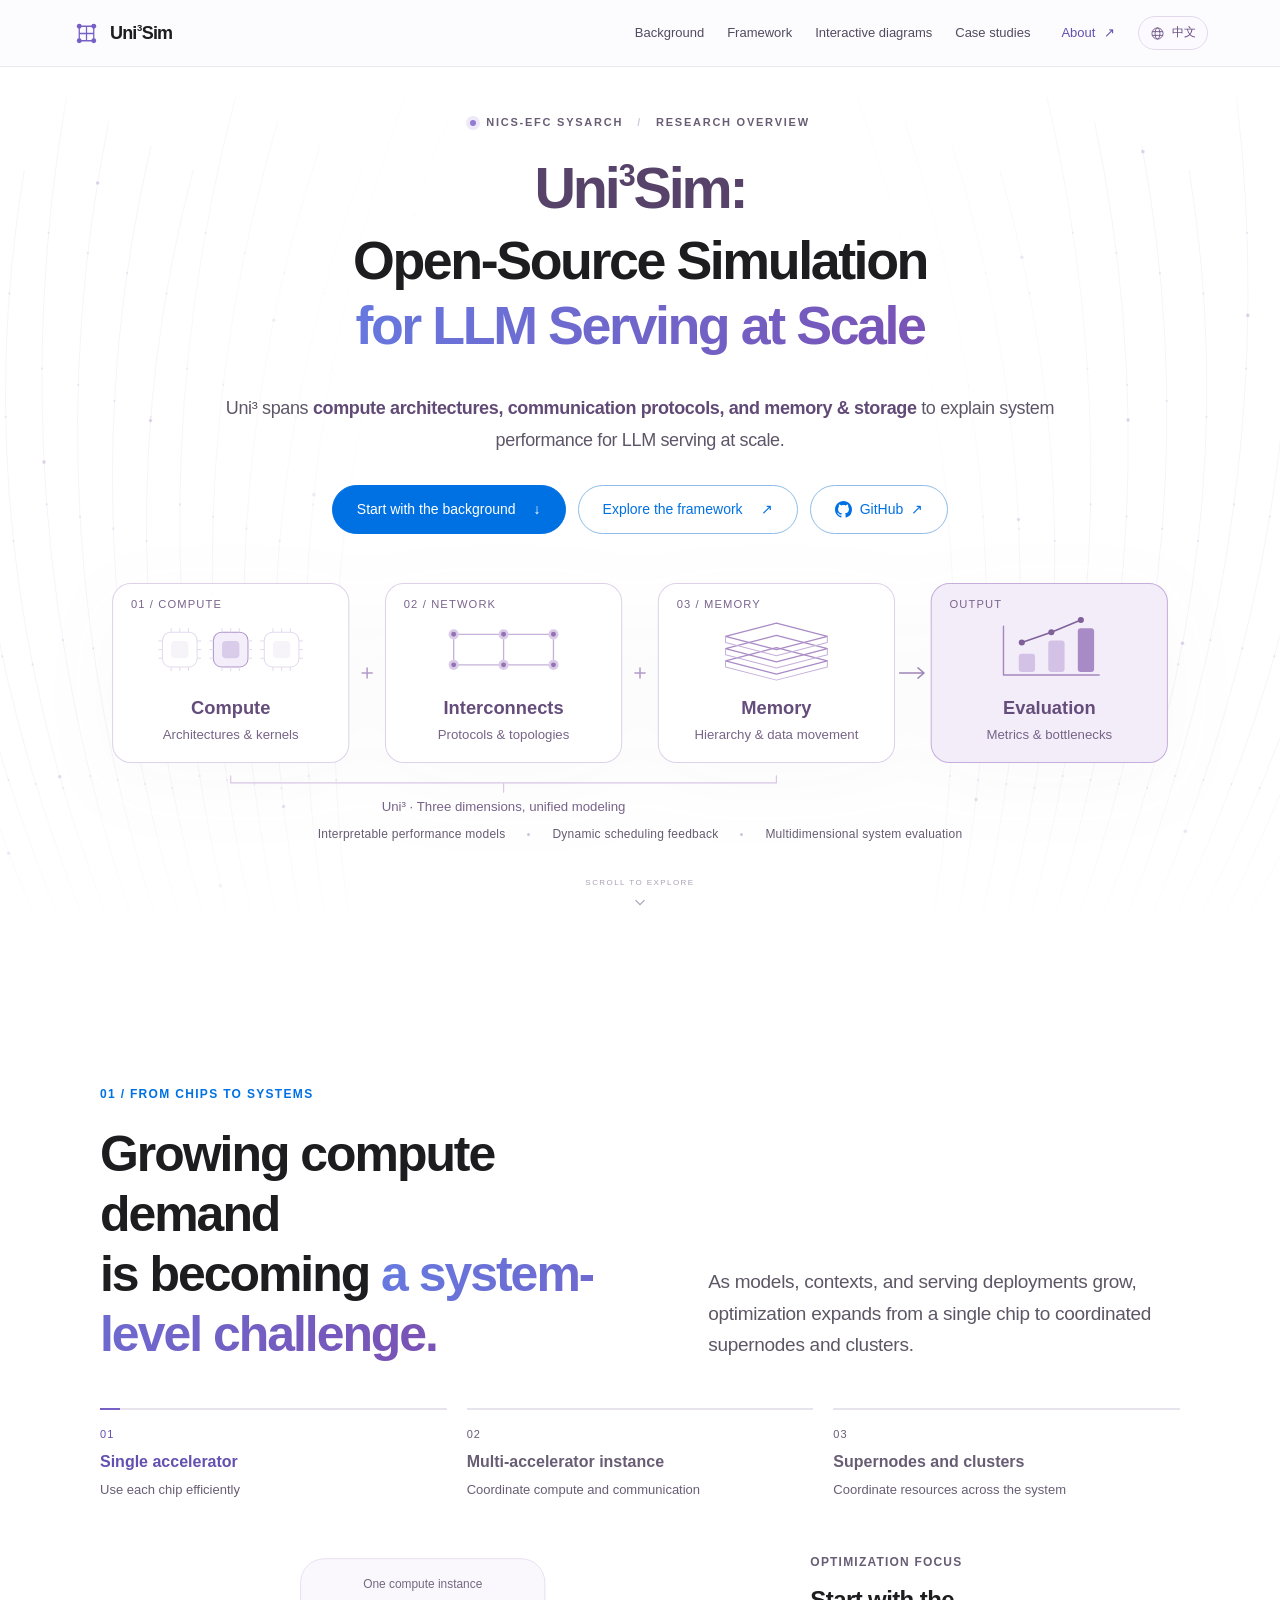
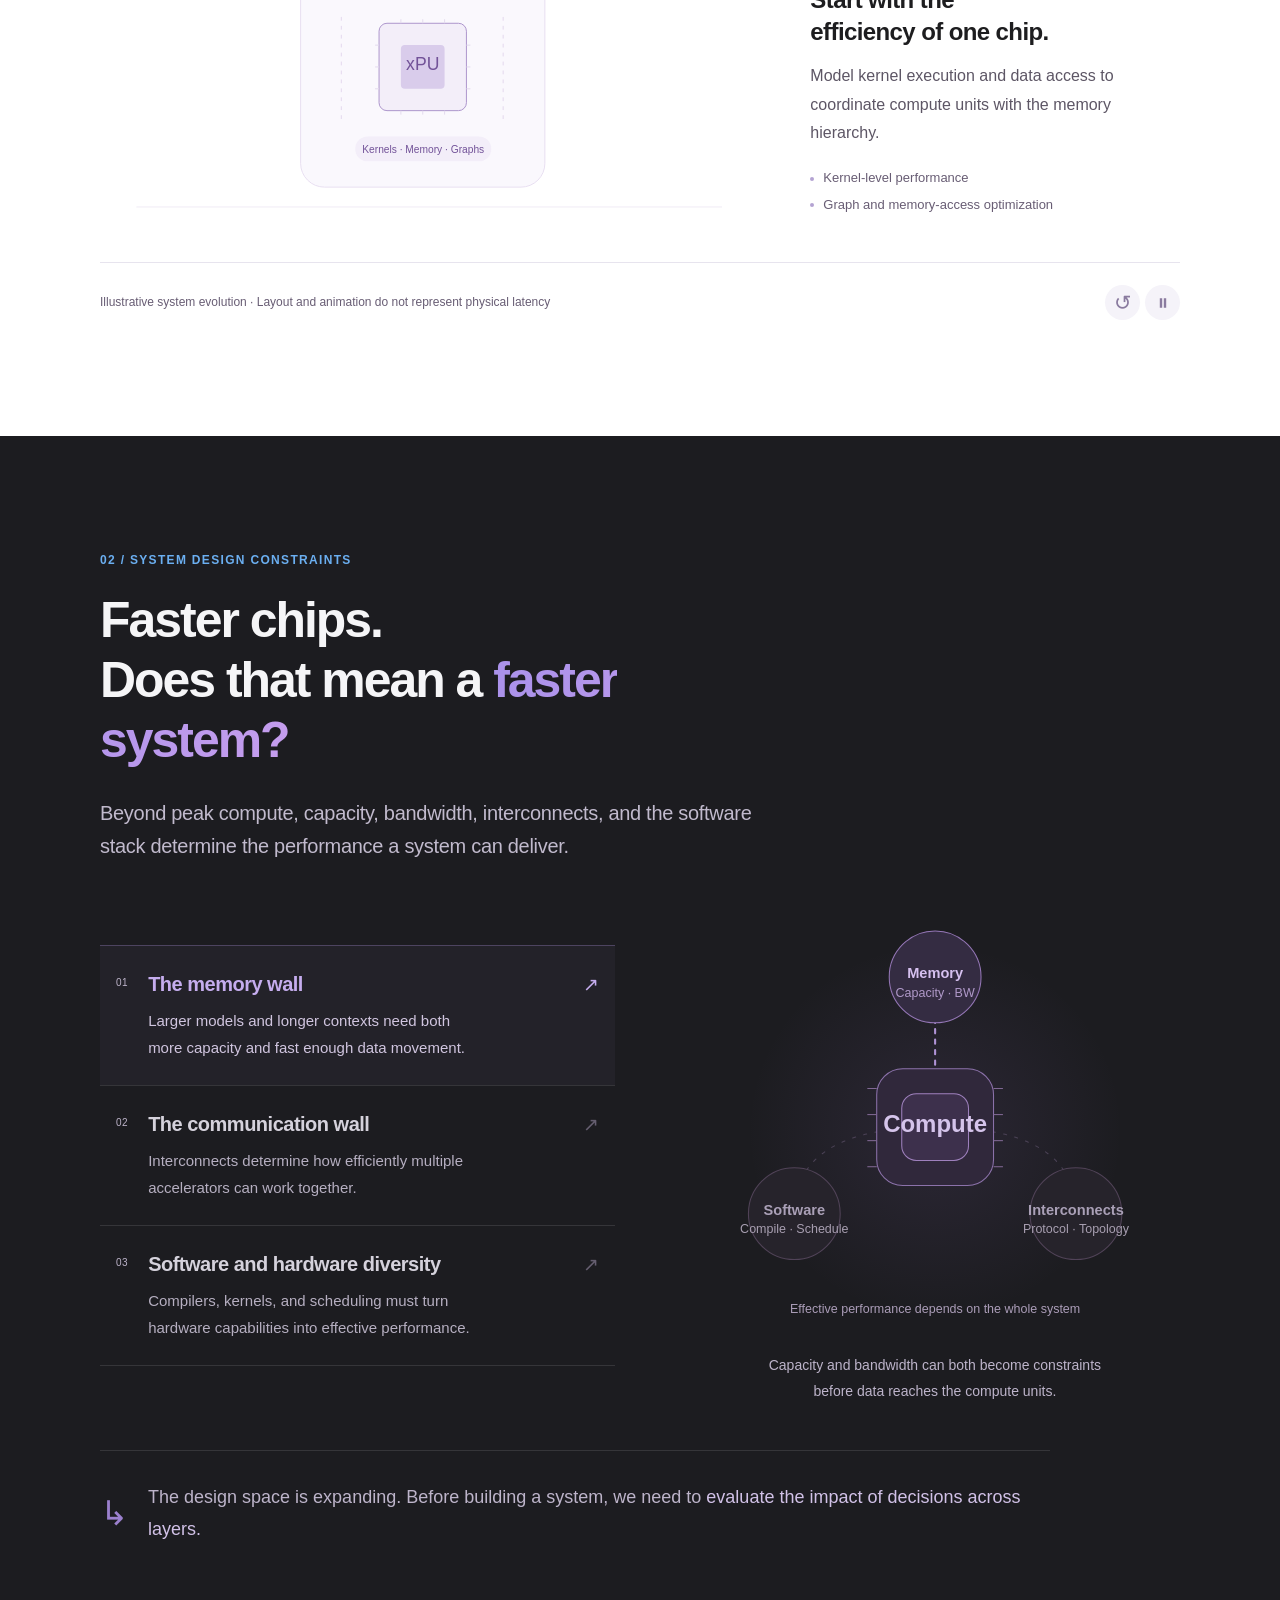
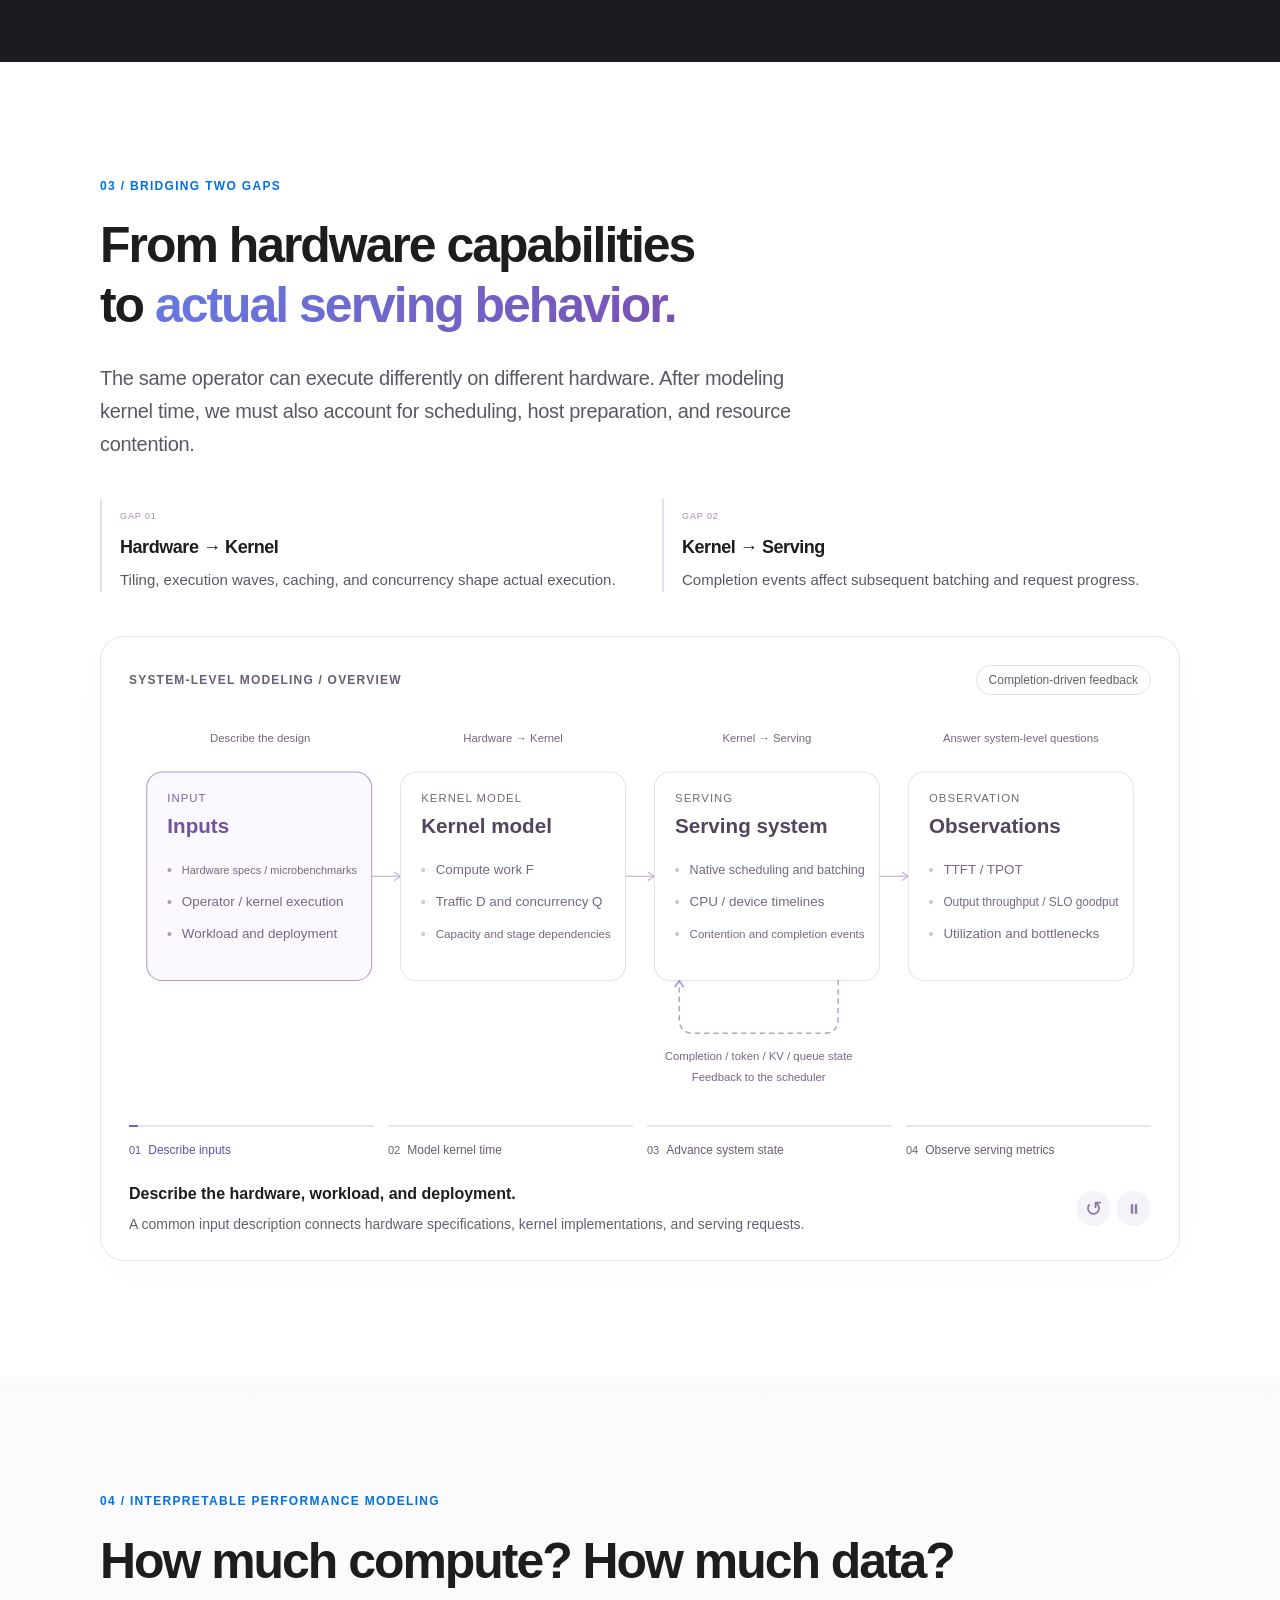
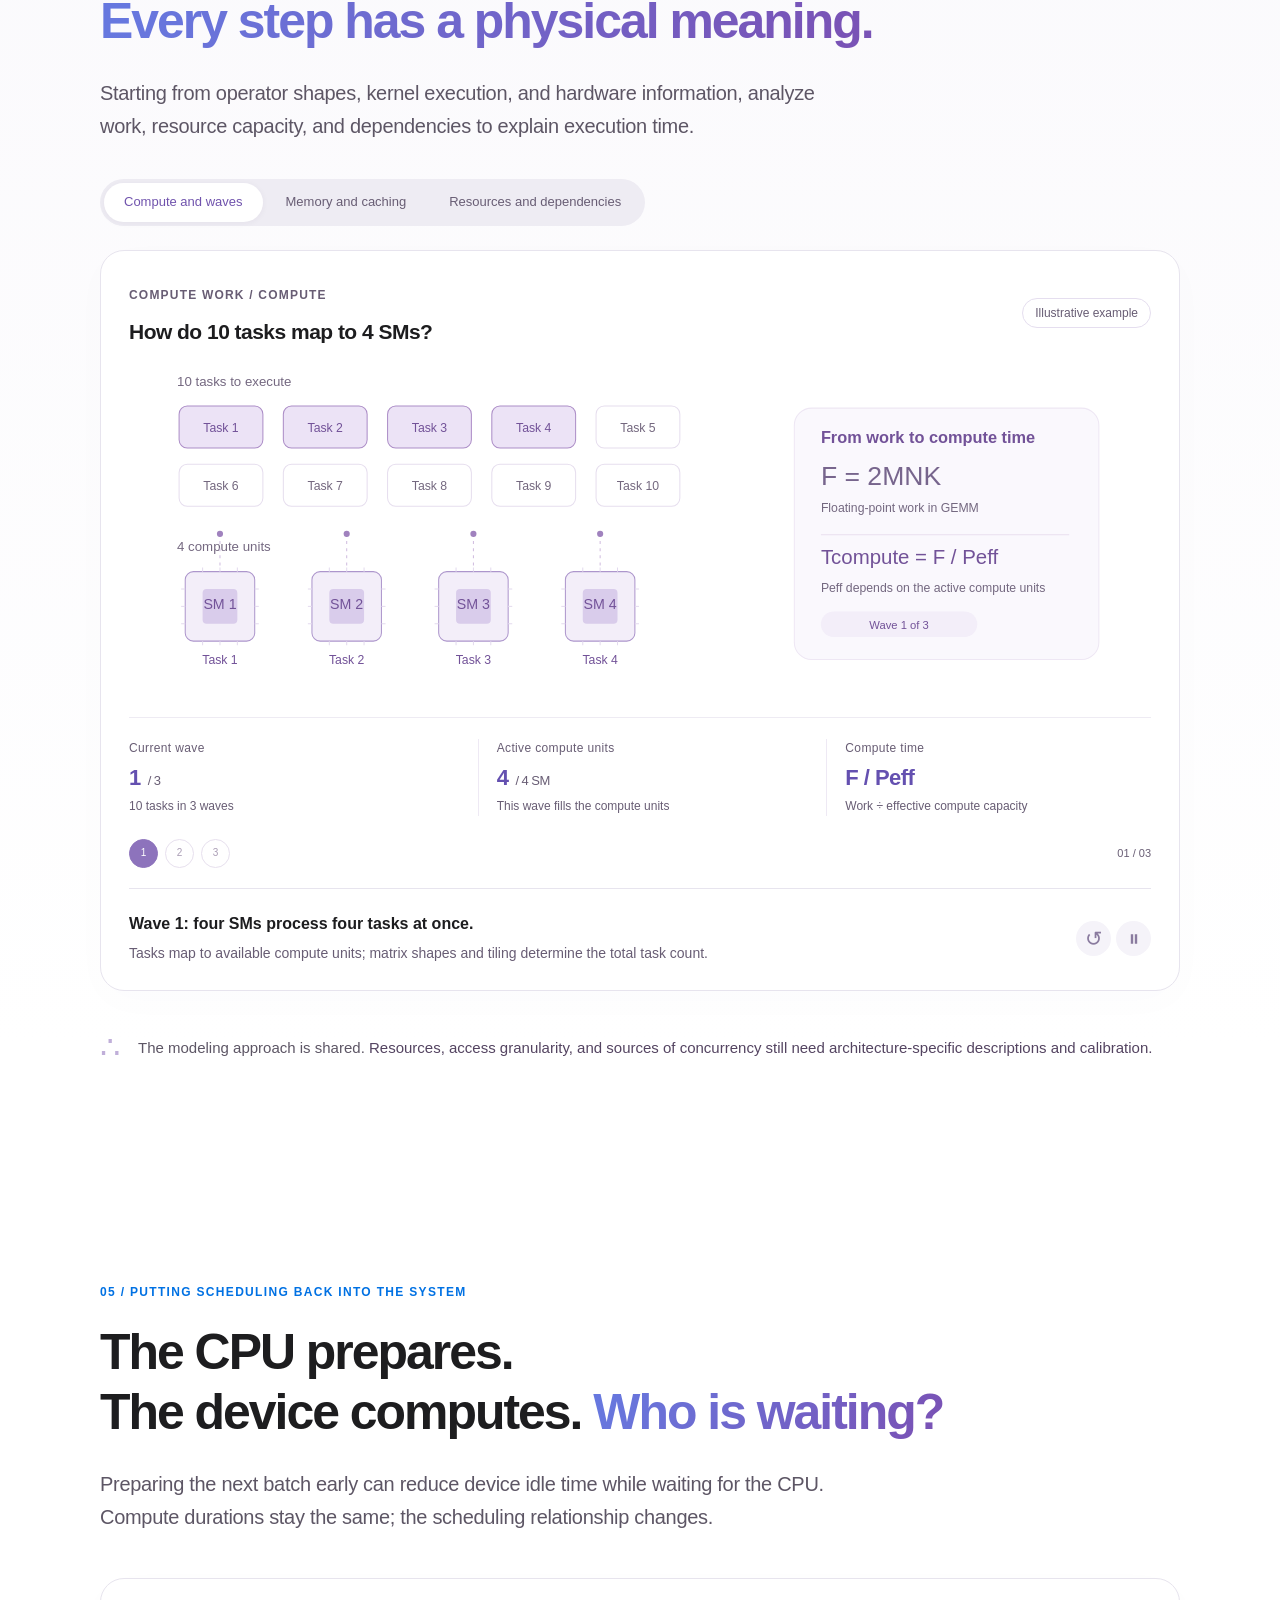
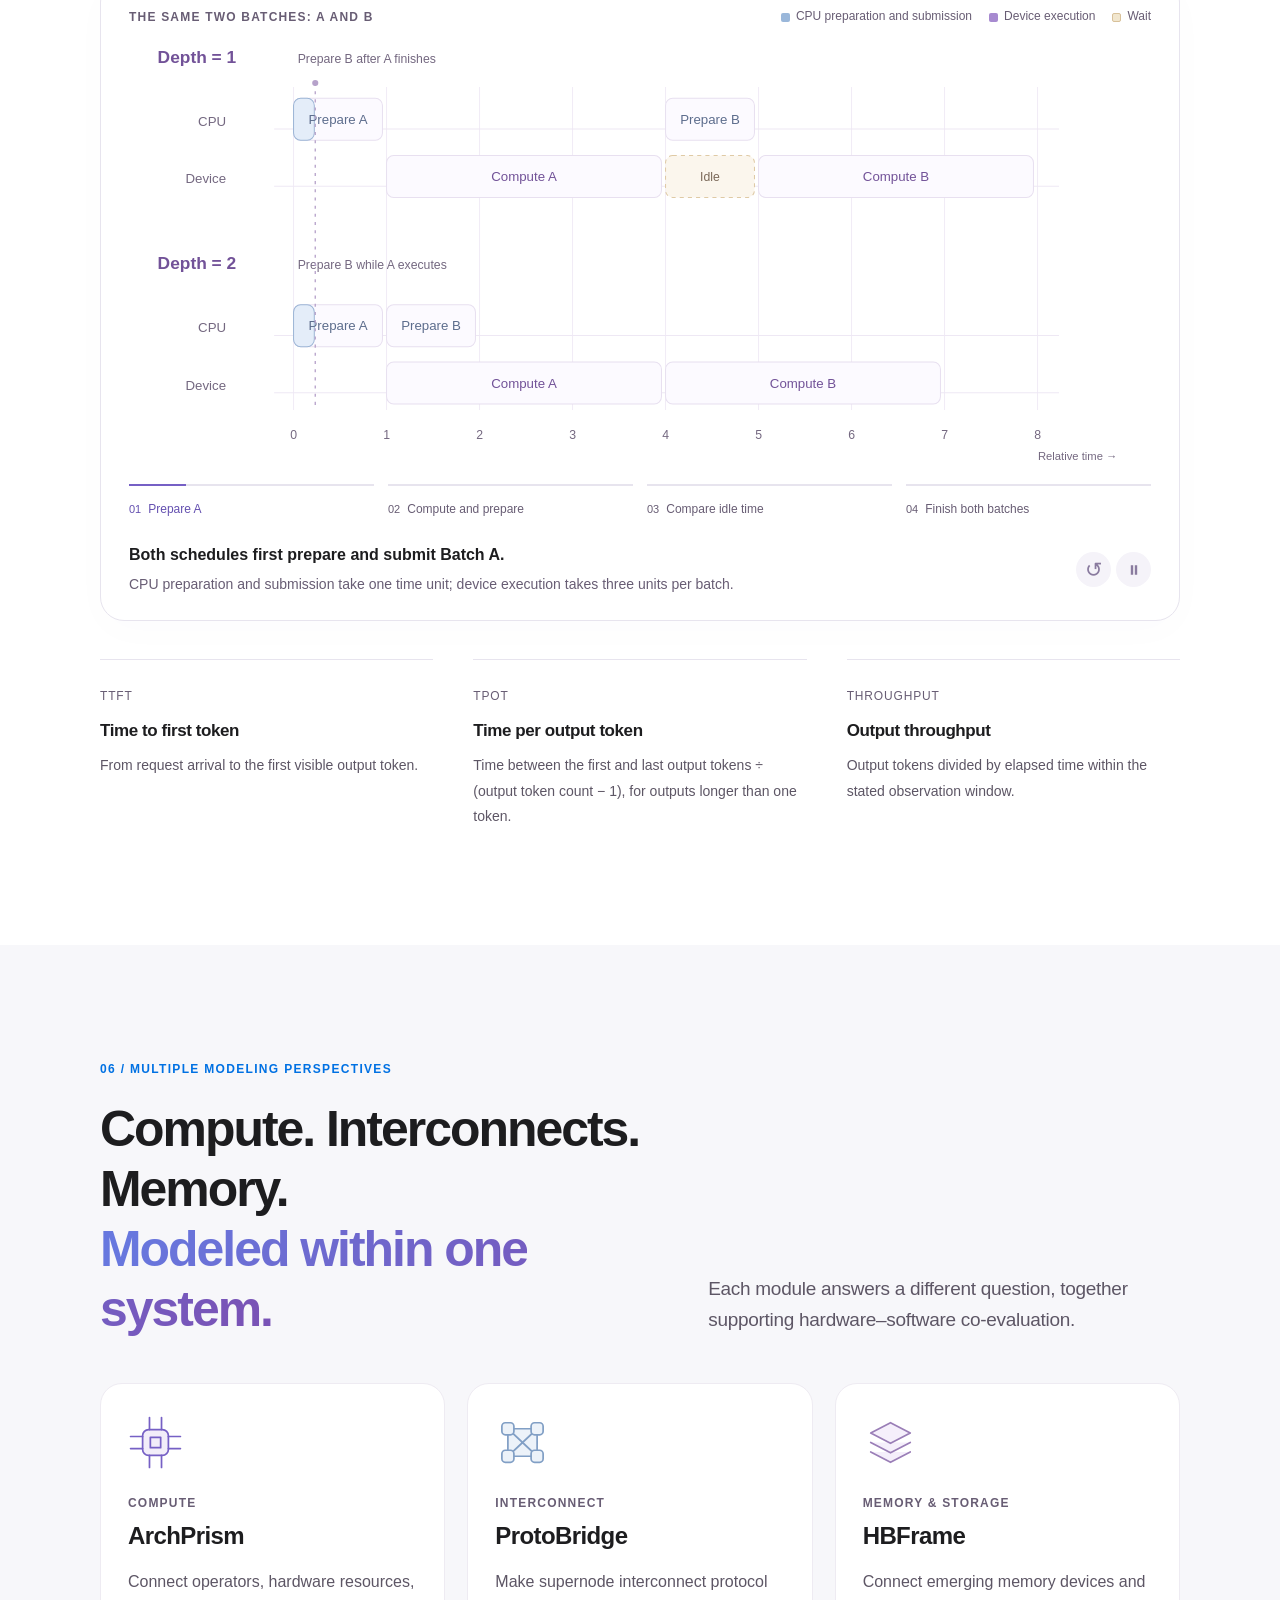
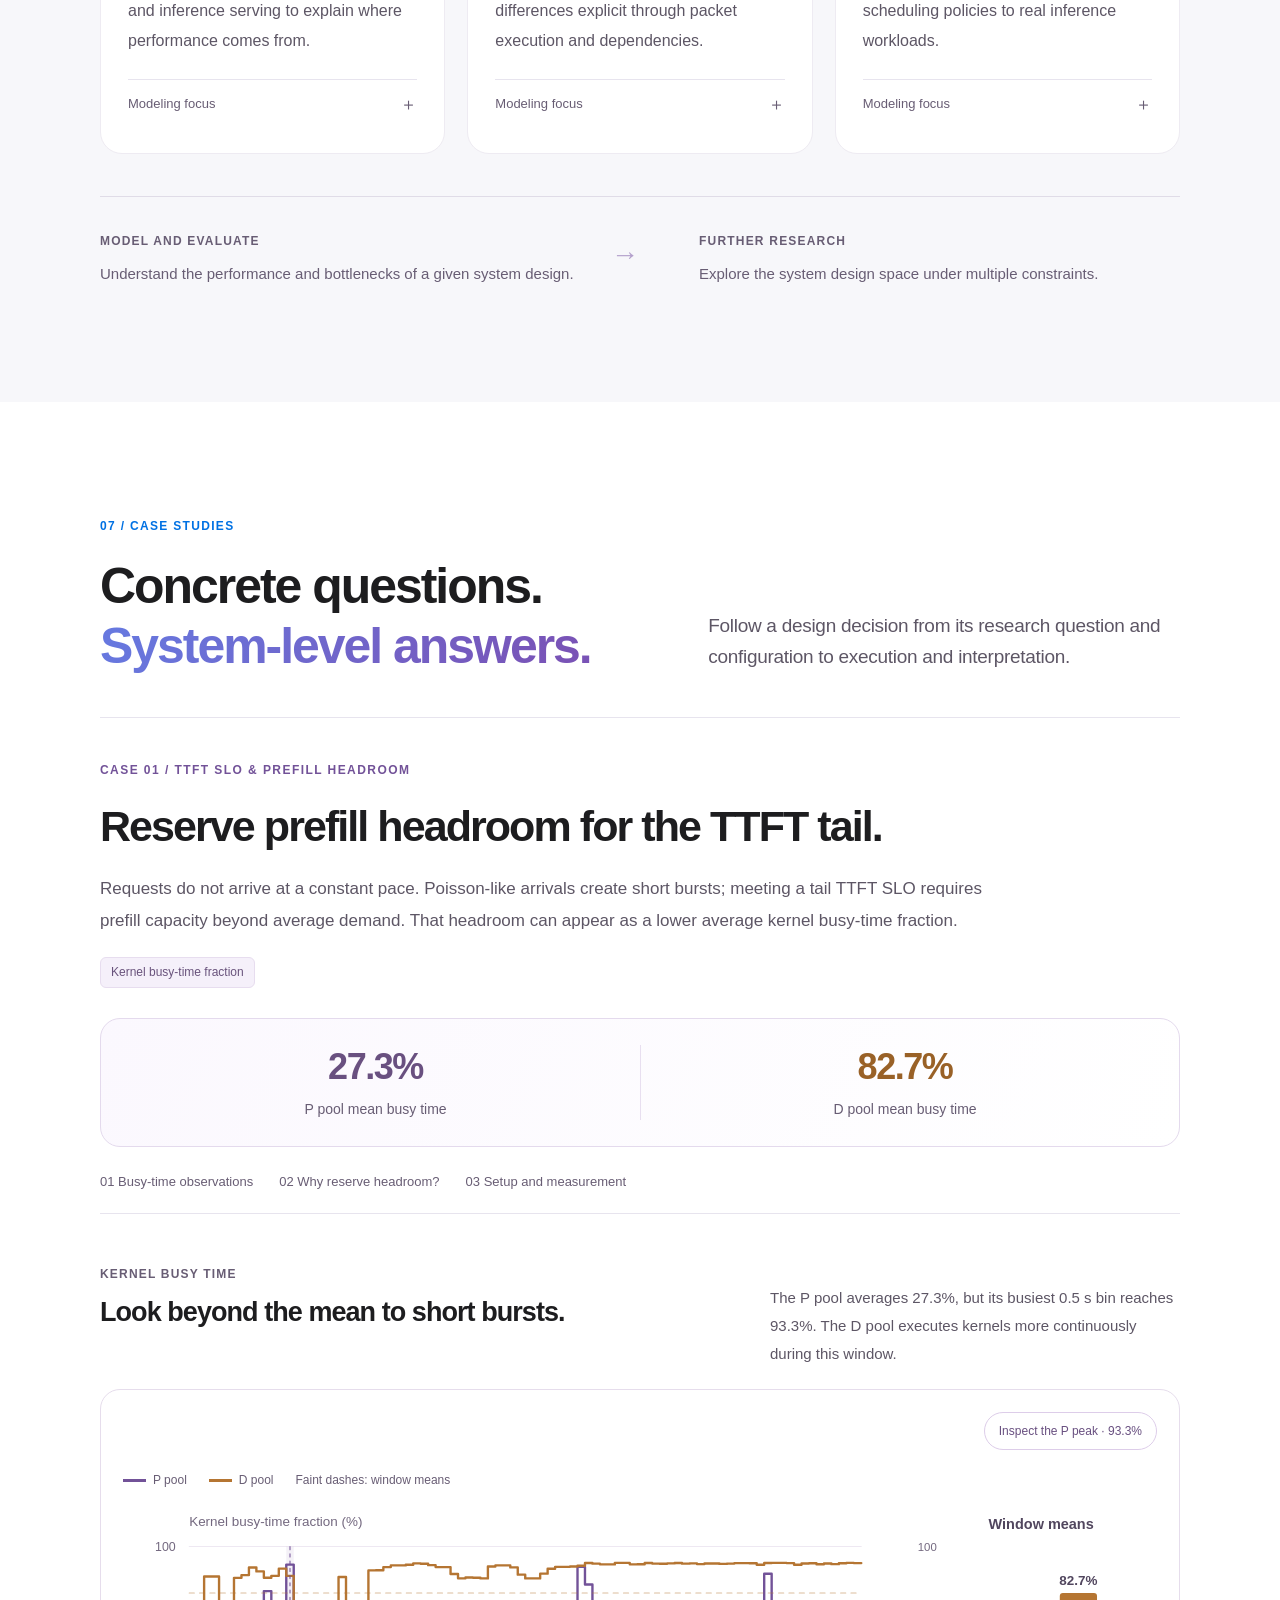
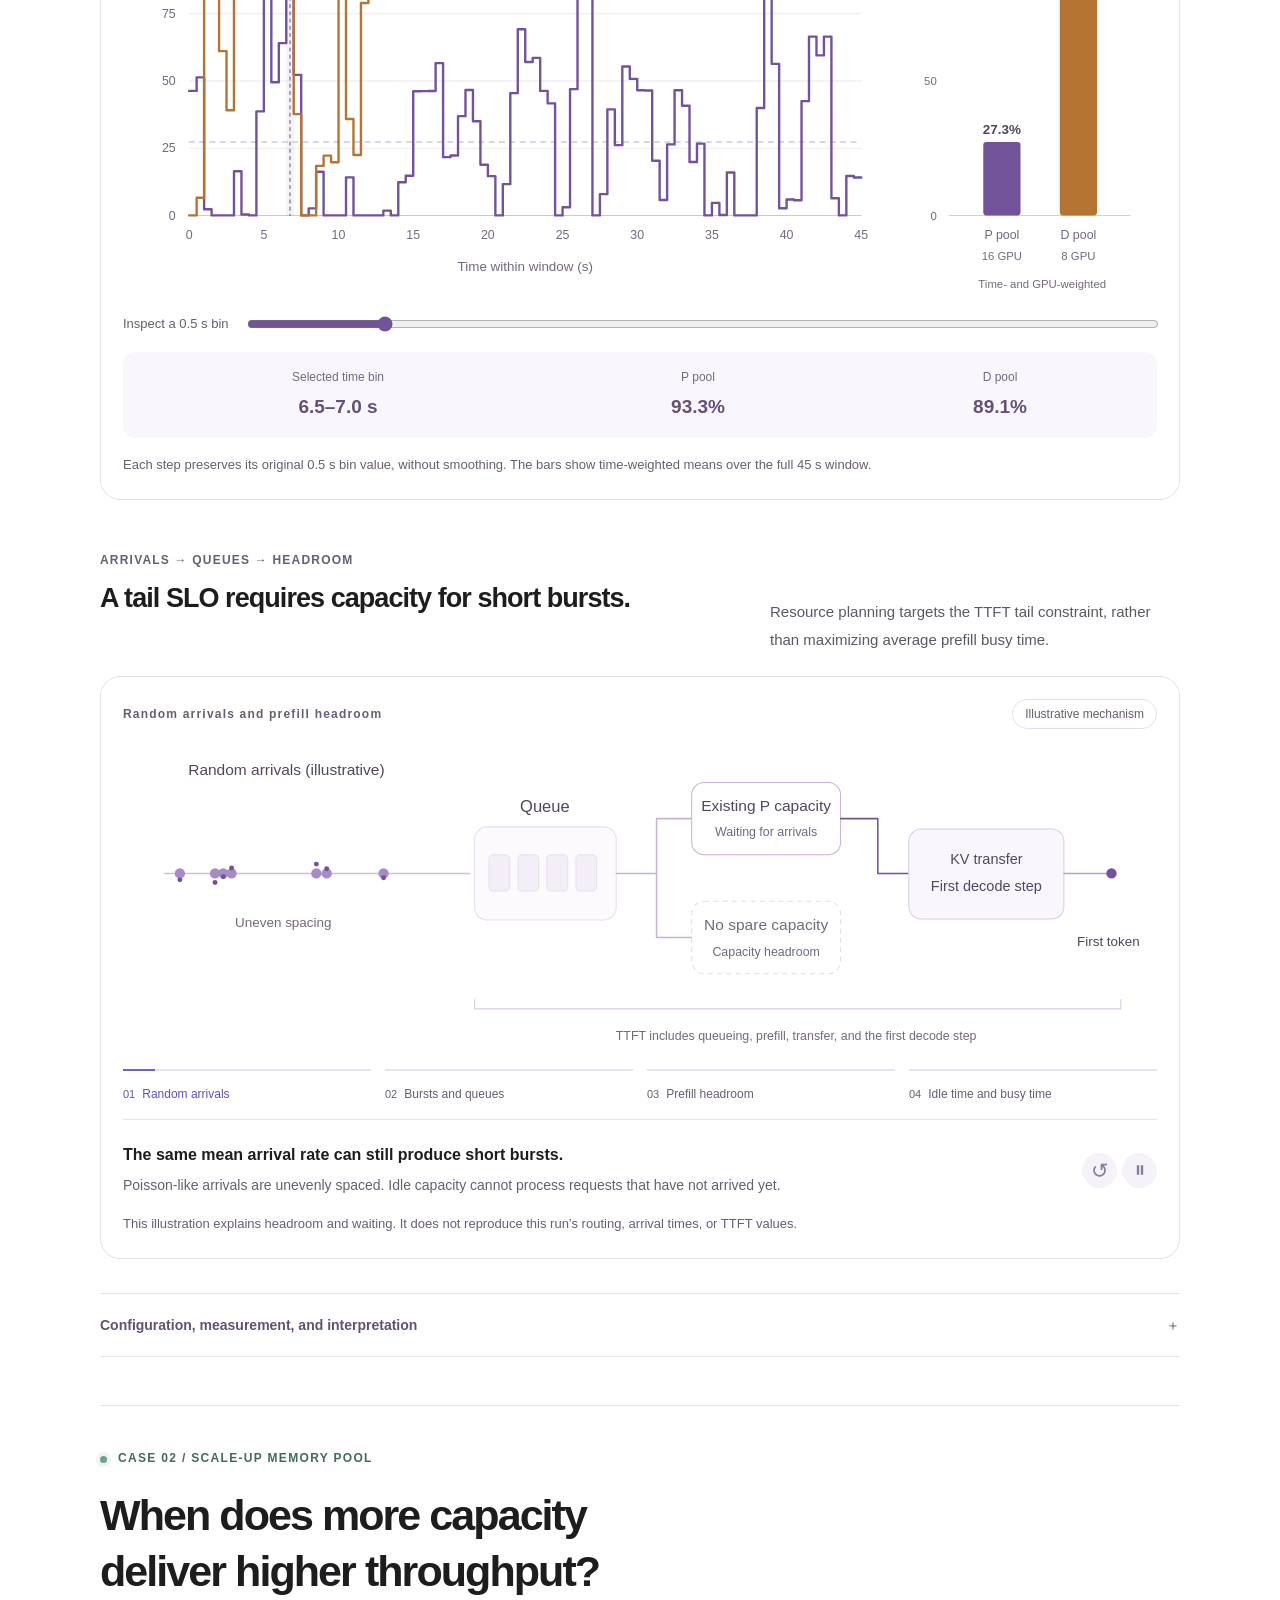
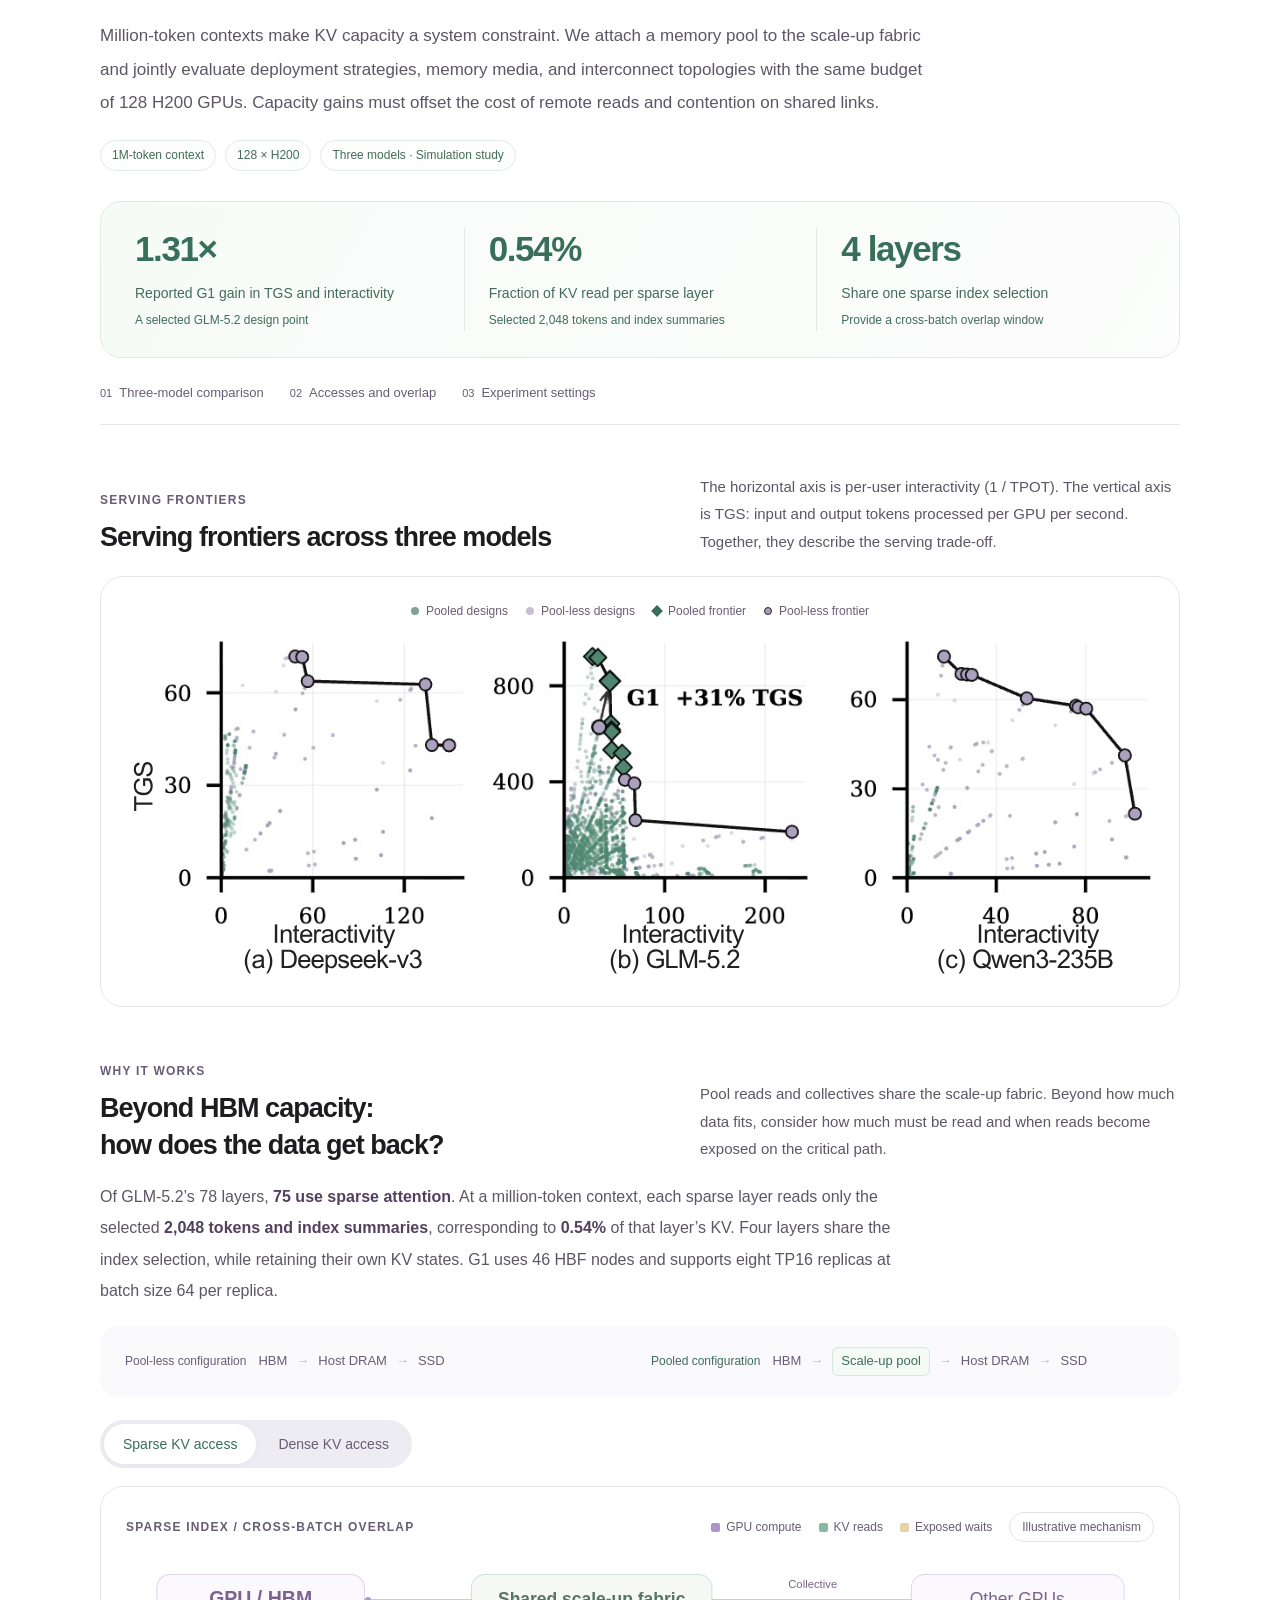
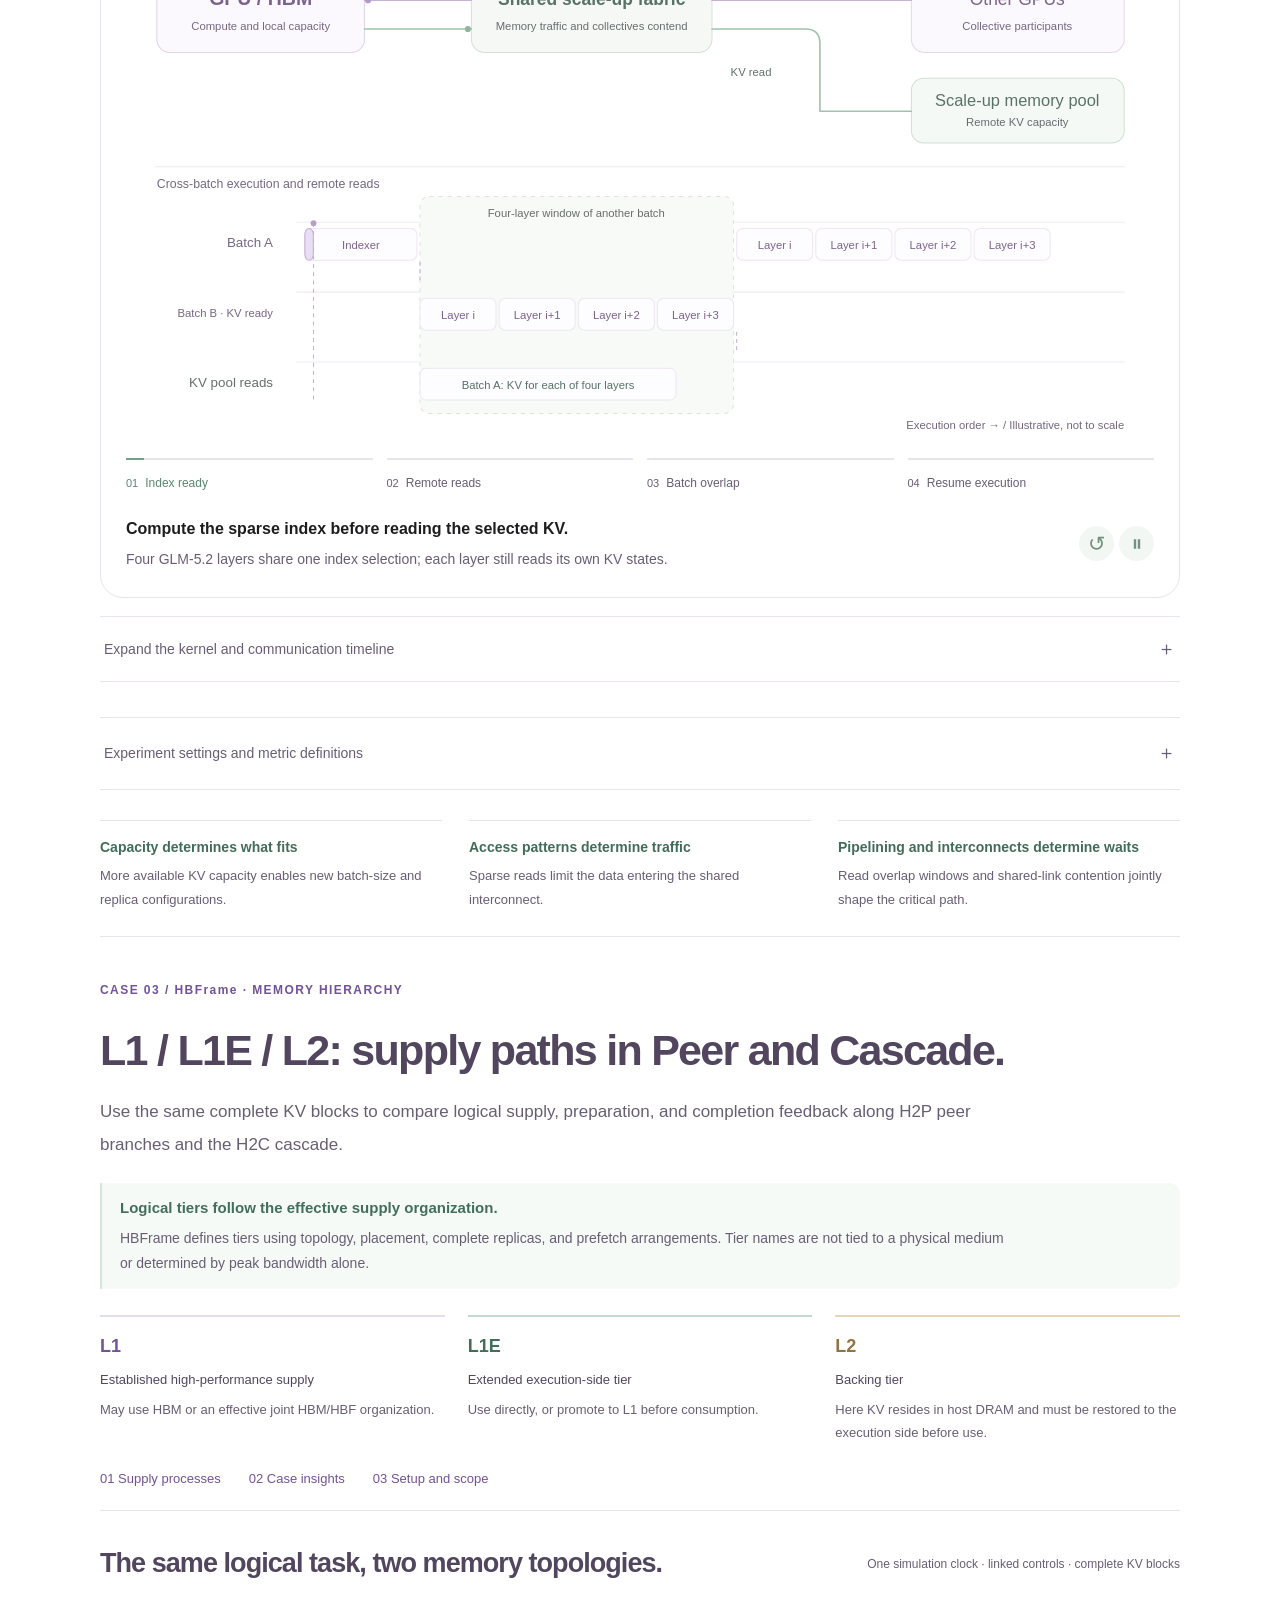
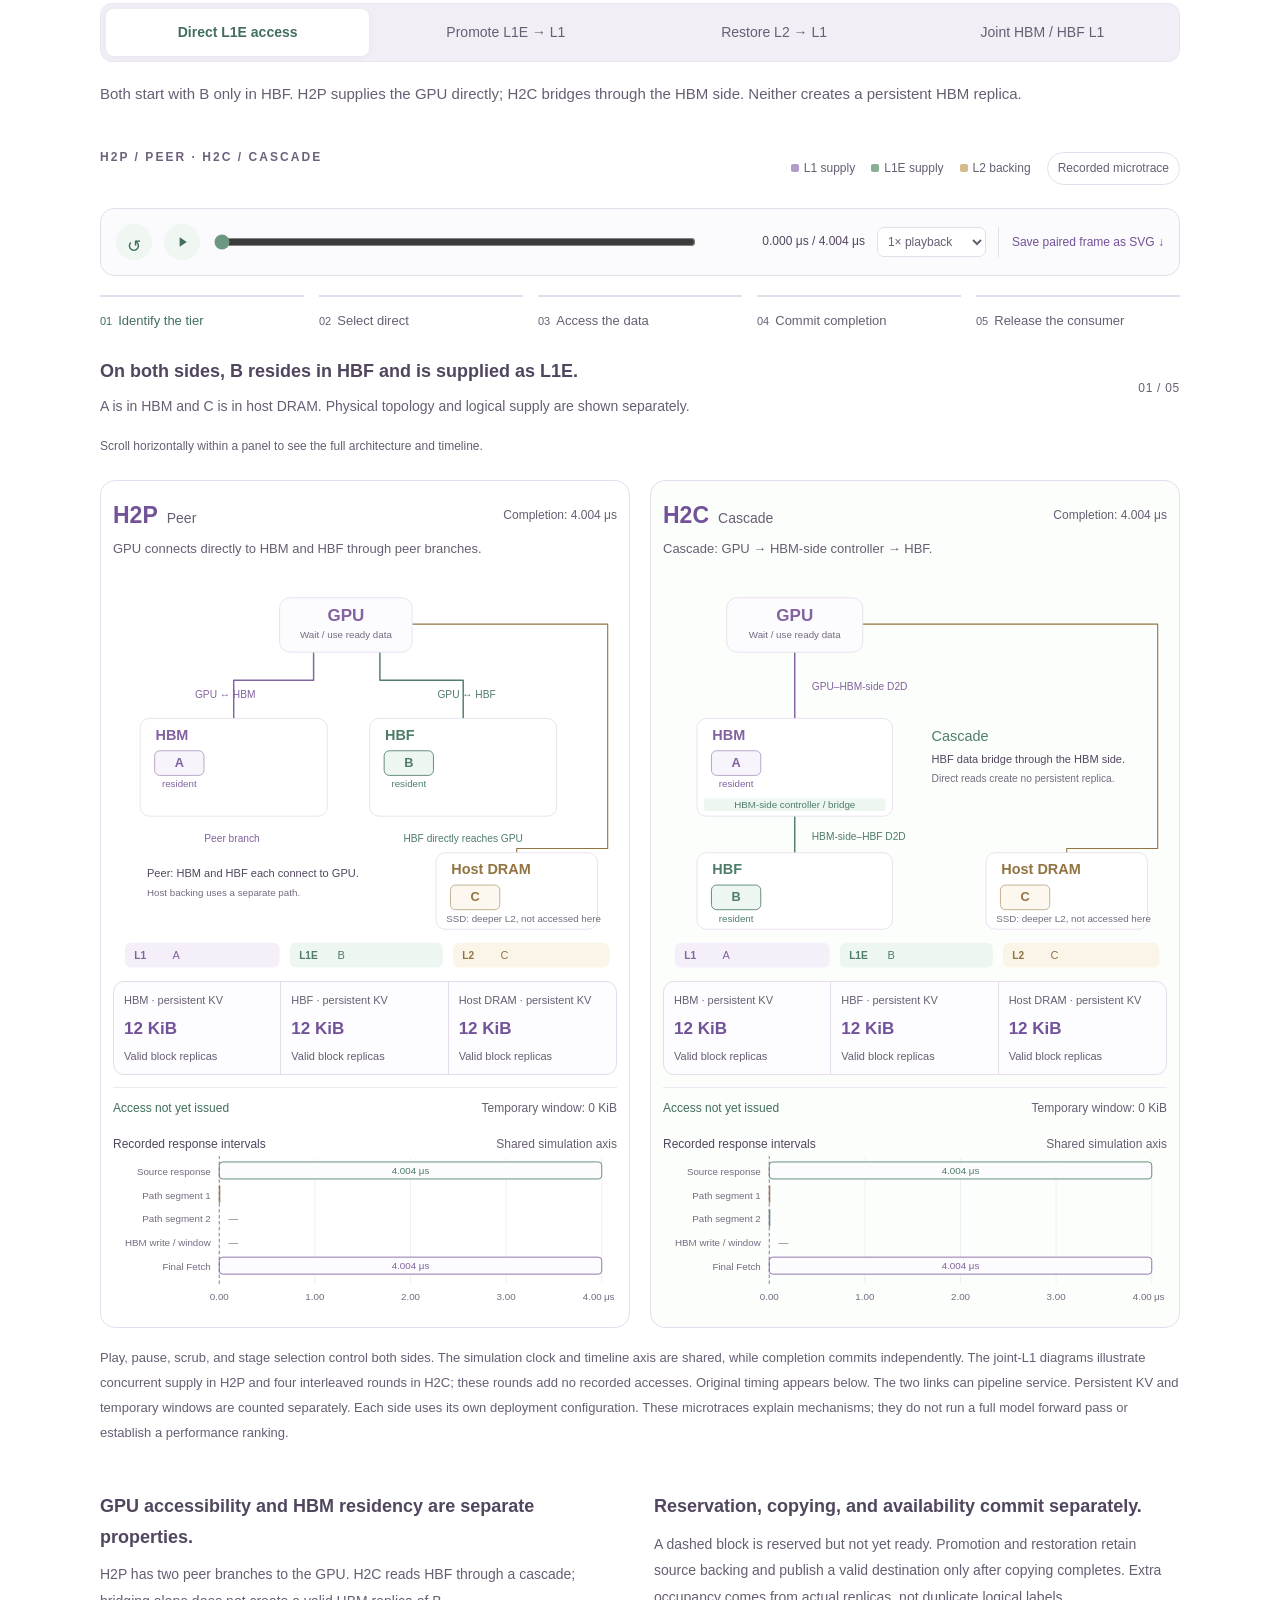
==== commit 36d75bac: "Restore the top border and padding on HBFrame playback controls" ====
--- a/index.html
+++ b/index.html
@@ -10,7 +10,7 @@
   <link rel="stylesheet" href="styles.css">
   <link rel="stylesheet" href="case-studies.css">
   <link rel="stylesheet" href="prefill-slo.css?v=20261111-slo-zero">
-  <link rel="stylesheet" href="hbframe-tier.css?v=20261111-hbframe">
+  <link rel="stylesheet" href="hbframe-tier.css?v=20261112-controls">
   <link rel="stylesheet" href="readability.css?v=20261111-title-descenders">
   <script defer src="data/i18n.js?v=20261111-slo-zero"></script>
   <script defer src="data/prefill-slo.js?v=20261111-slo"></script>
--- a/hbframe-tier.css
+++ b/hbframe-tier.css
@@ -197,7 +197,7 @@
 .hbframe-case .figure-heading{flex-wrap:wrap}
 .hbframe-case .eyebrow,.hbframe-case .legend,.hbframe-case .badge{font-size:12px;line-height:1.7}
 .hbframe-case .legend{gap:10px 16px}
-.hbframe-case .playback{padding:15px;border:1px solid var(--line);border-radius:14px;background:#fbfafc;margin:18px 0}
+.hbframe-case .case-figure > .playback{padding:15px;border:1px solid var(--line);border-radius:14px;background:#fbfafc;margin:18px 0}
 .hbframe-case .icon-button{width:36px;height:36px}
 .hbframe-case .time-readout{font-size:12px;width:155px}
 .hbframe-case .speed,.hbframe-case .export{font-size:12px;line-height:1.7}
@@ -236,7 +236,7 @@
 @media(max-width:600px){
  .hbframe-case{padding-top:31px}.hbframe-case .hb-title{font-size:29px;line-height:1.4}.hbframe-case .intro p{font-size:15px}.hbframe-case .intro-aside p{font-size:13px}.hbframe-case .intro-aside strong{font-size:14px}
  .hbframe-case .tier-definitions{gap:15px}.hbframe-case .definition span{display:inline;margin-left:10px}.hbframe-case .hb-nav{font-size:12px;gap:12px 18px;margin-bottom:28px}.hbframe-case .scenario-heading h4{font-size:24px}
- .hbframe-case .scenario-tabs button{font-size:13px}.hbframe-case .scenario-description{font-size:14px}.hbframe-case .figure-heading{gap:12px}.hbframe-case .legend{font-size:11px}.hbframe-case .playback{padding:12px;gap:10px}.hbframe-case .speed{margin-left:0}.hbframe-case .export{margin-left:auto;padding-left:10px}.hbframe-case .time-readout{width:auto;flex:1;text-align:right}.hbframe-case .scrubber{flex-basis:60%;order:3}.hbframe-case .speed{order:4}.hbframe-case .export{order:5}
+ .hbframe-case .scenario-tabs button{font-size:13px}.hbframe-case .scenario-description{font-size:14px}.hbframe-case .figure-heading{gap:12px}.hbframe-case .legend{font-size:11px}.hbframe-case .case-figure > .playback{padding:12px;gap:10px}.hbframe-case .speed{margin-left:0}.hbframe-case .export{margin-left:auto;padding-left:10px}.hbframe-case .time-readout{width:auto;flex:1;text-align:right}.hbframe-case .scrubber{flex-basis:60%;order:3}.hbframe-case .speed{order:4}.hbframe-case .export{order:5}
  .hbframe-case .stages{gap:8px}.hbframe-case .stages button{font-size:11px}.hbframe-case .stages small{font-size:10px}.hbframe-case .caption{min-height:0;align-items:flex-start}.hbframe-case .caption h5{font-size:16px}.hbframe-case .caption p{font-size:13px}.hbframe-case .counter{font-size:10px}
  .hbframe-case .topology-panel{padding:15px 10px}.hbframe-case .panel-heading h5{font-size:22px}.hbframe-case .panel-heading p{font-size:12px}.hbframe-case .topology-panel .state-cell strong{font-size:16px}.hbframe-case .state-cell span,.hbframe-case .state-cell small{font-size:10px}.hbframe-case .timeline-title{font-size:11px}.hbframe-case .panel-gate{font-size:11px}.hbframe-case .topology-panel .diagram-scroll svg{min-width:560px;max-height:none}
  .hbframe-case .interpretation{grid-template-columns:1fr;gap:24px}.hbframe-case .interpretation h4{font-size:17px}.hbframe-case .interpretation p,.hbframe-case .settings p{font-size:13px}.hbframe-case .playback-note{font-size:12px}.hbframe-case .settings{grid-template-columns:1fr}
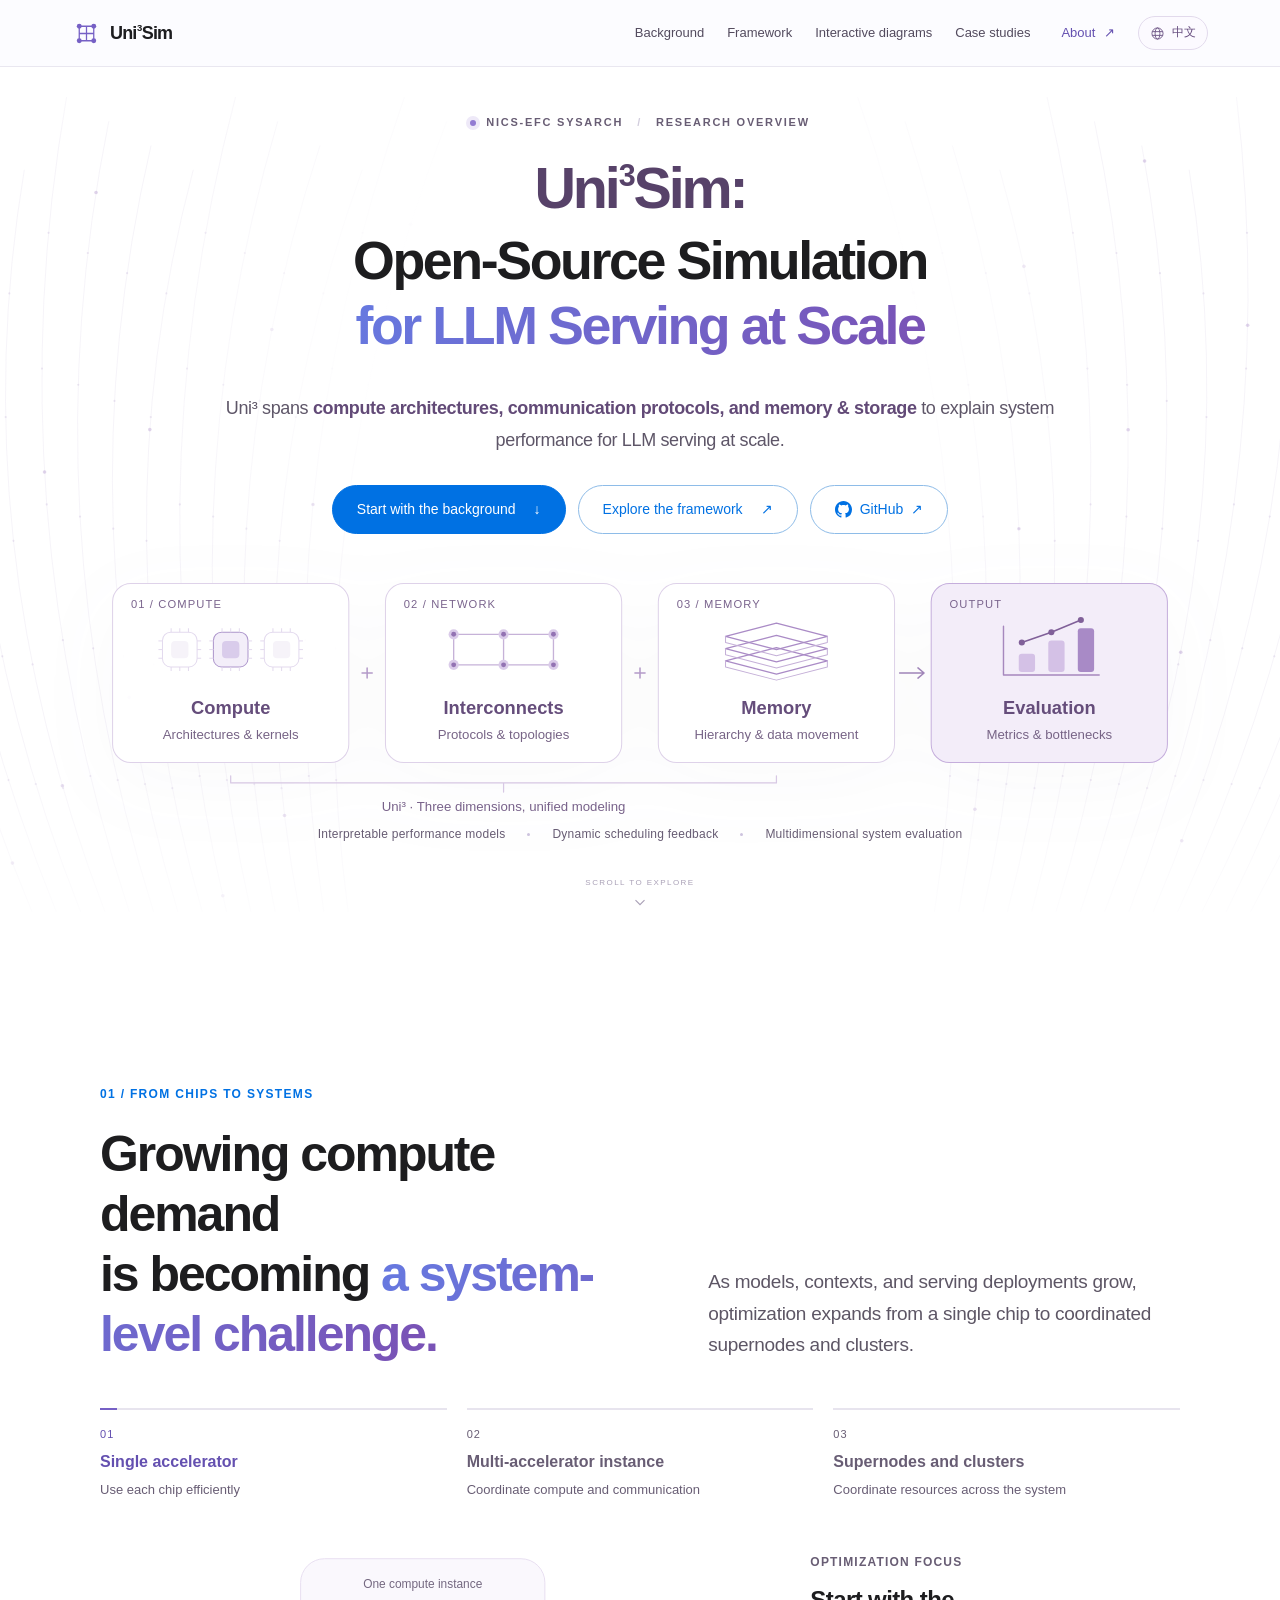
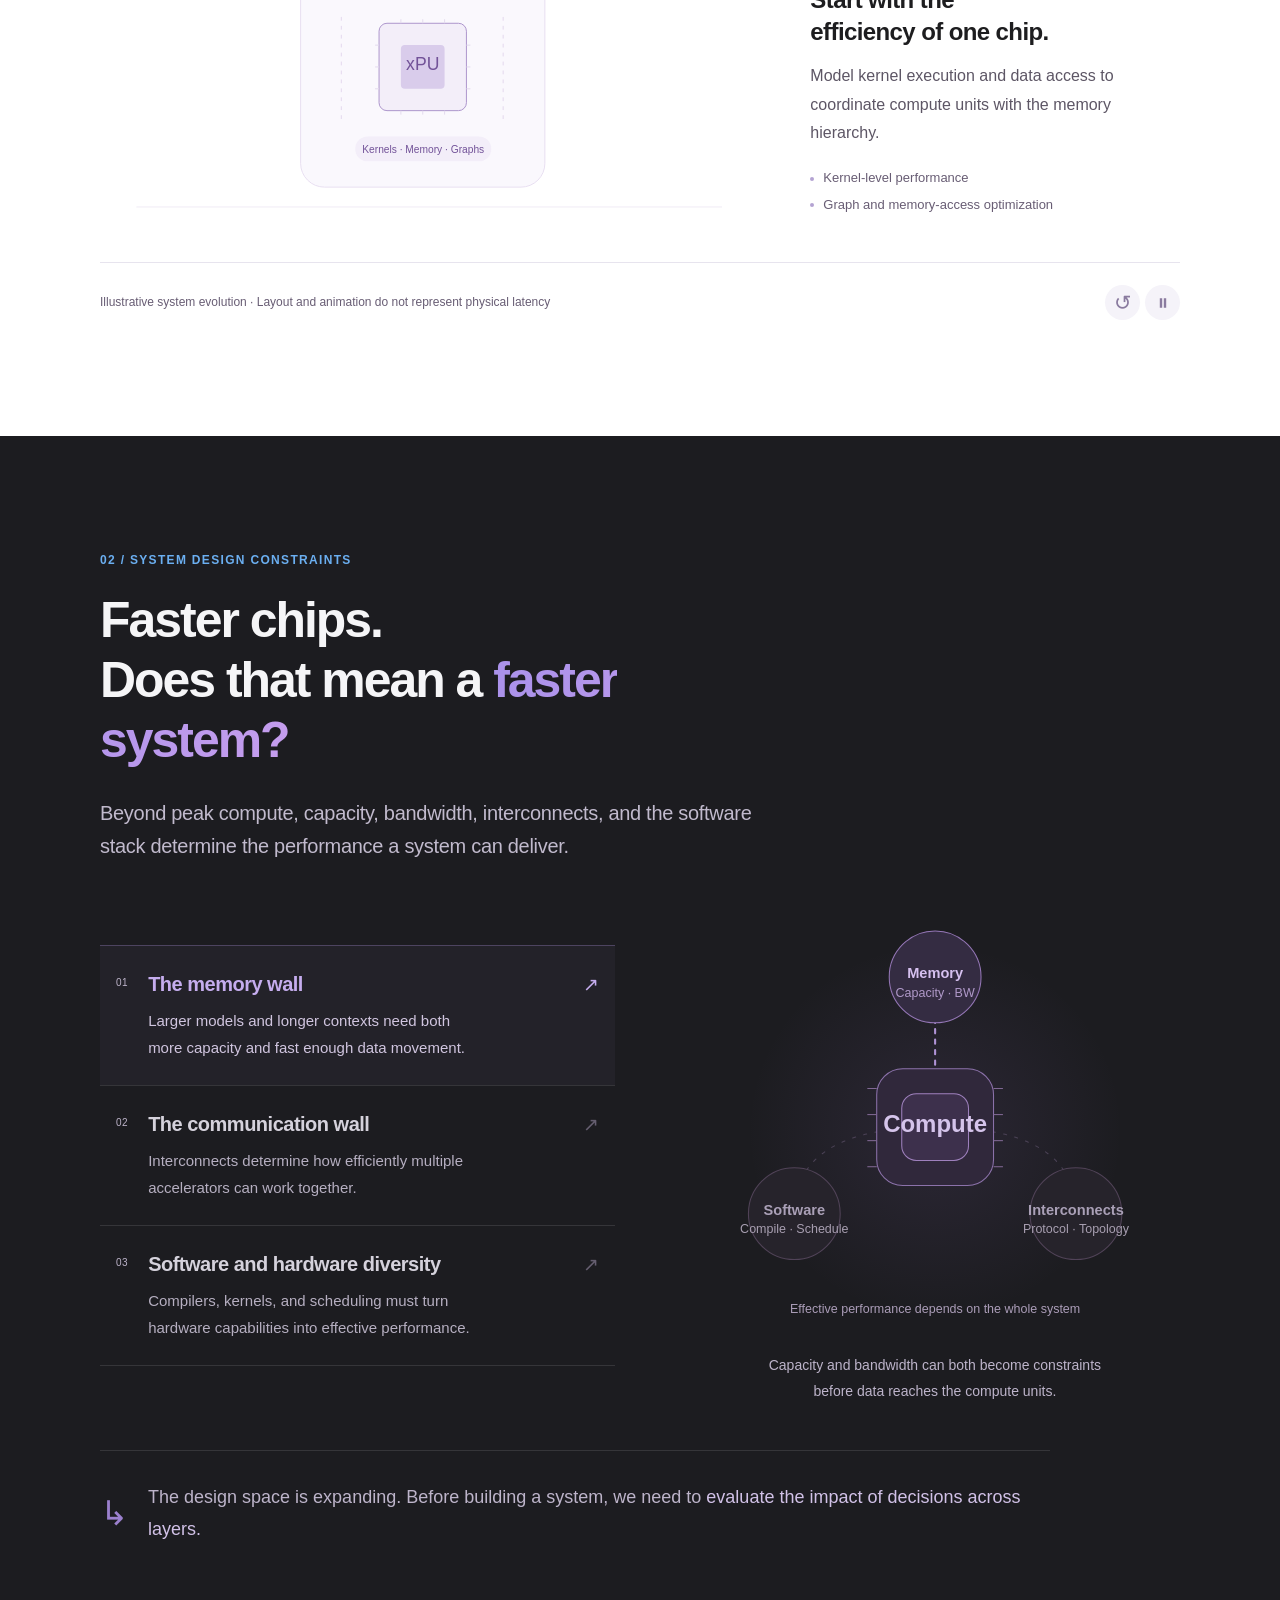
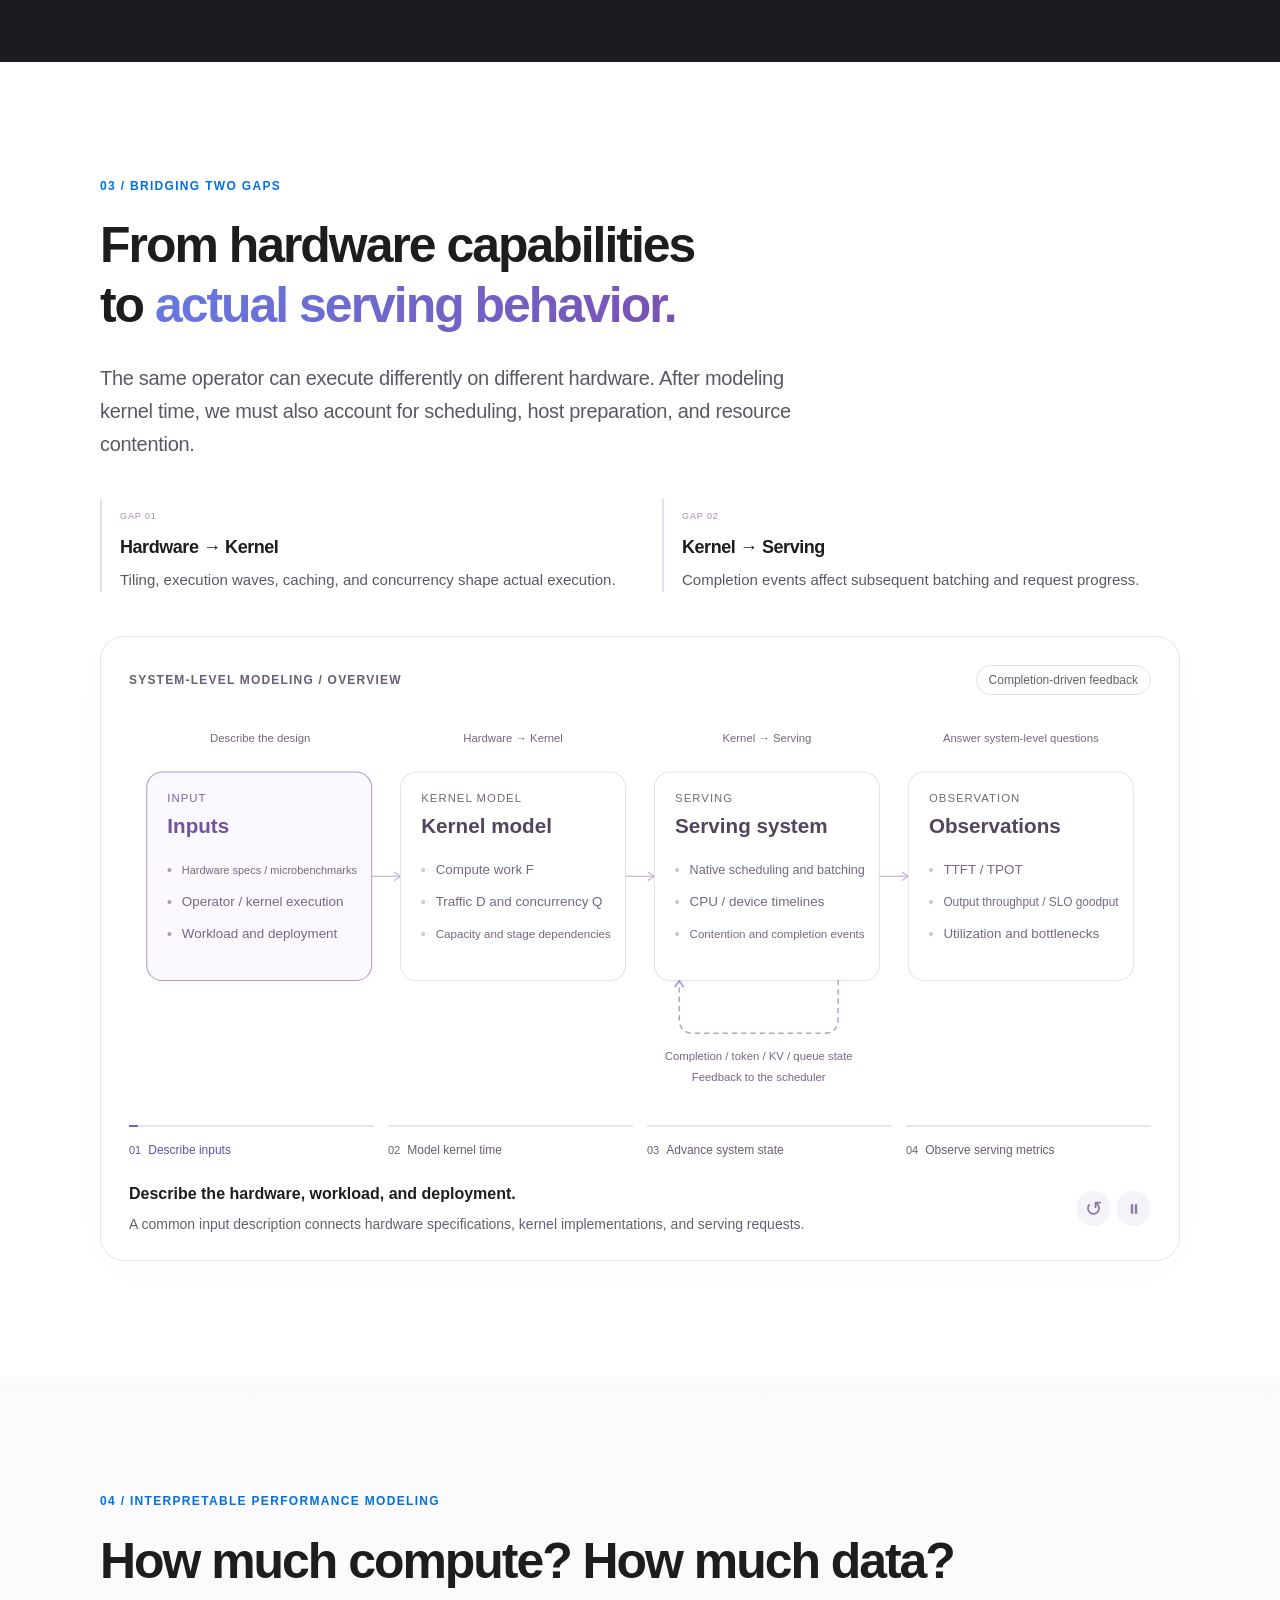
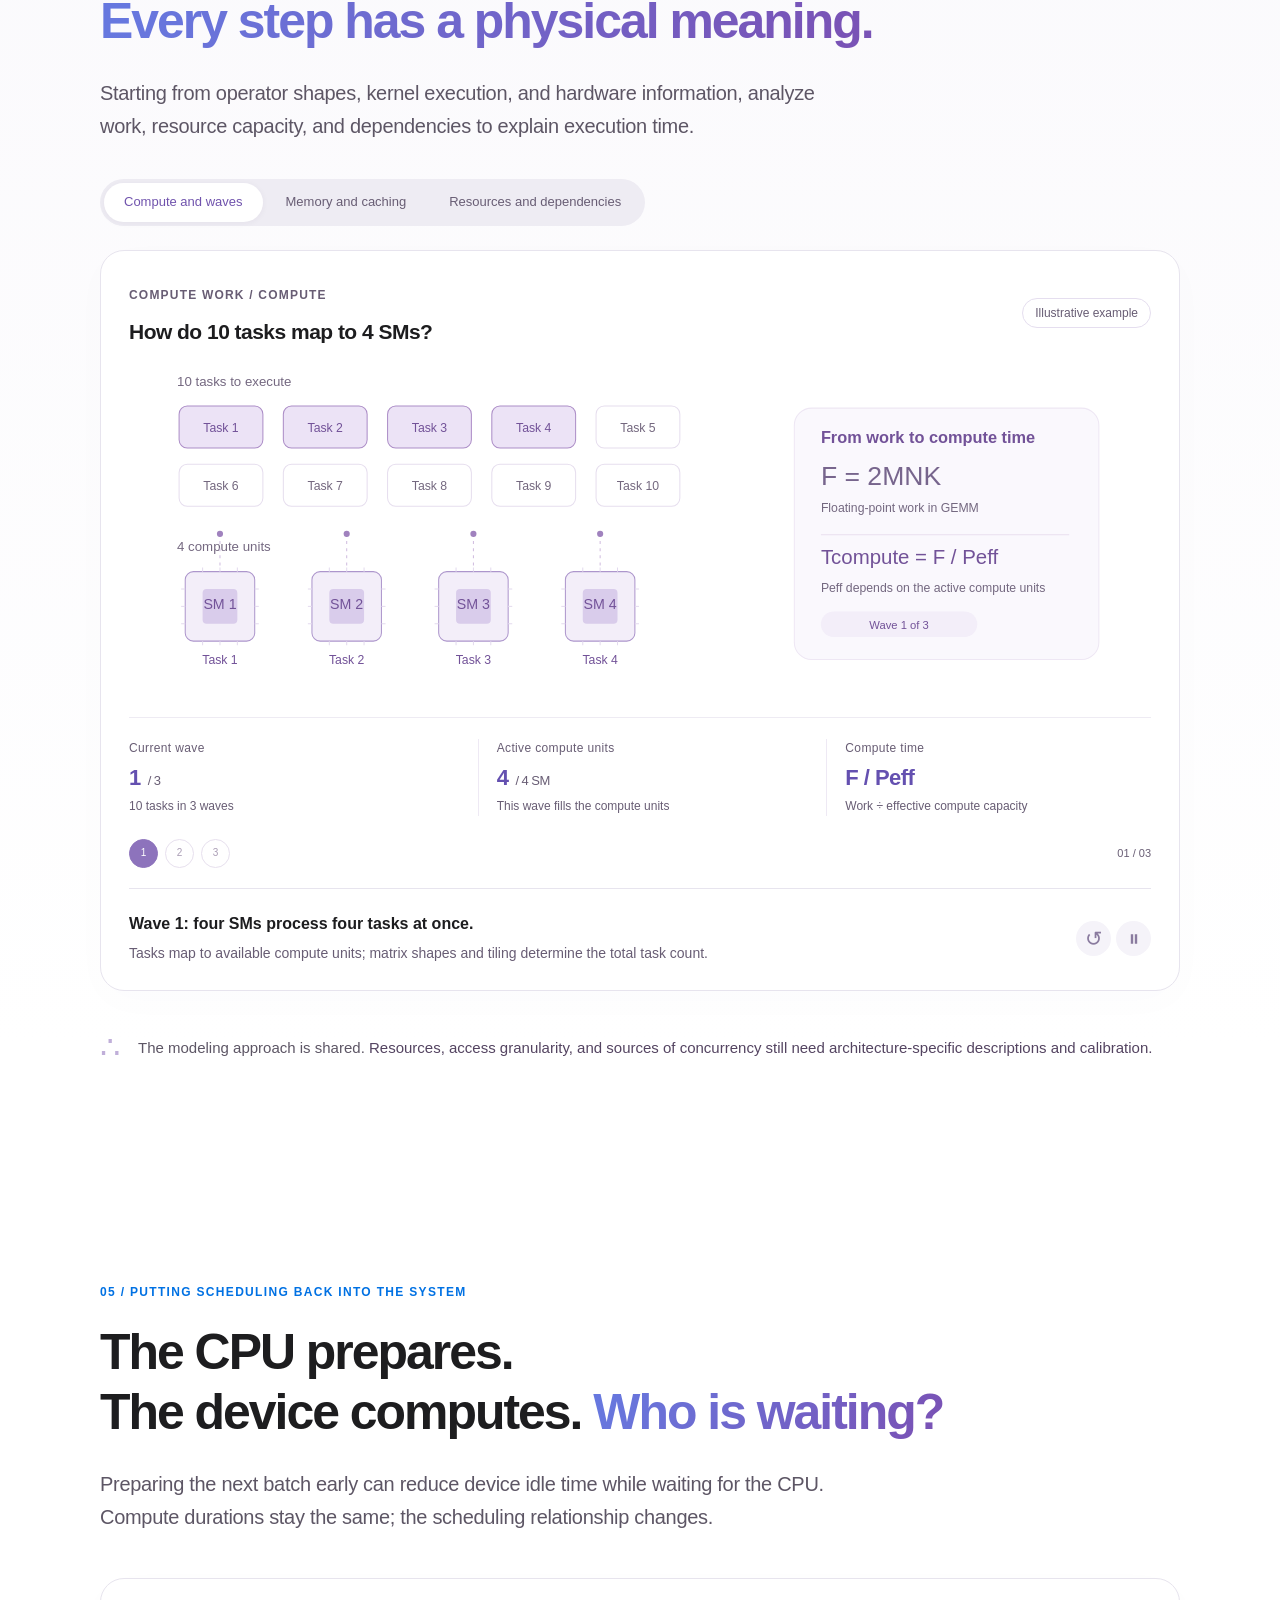
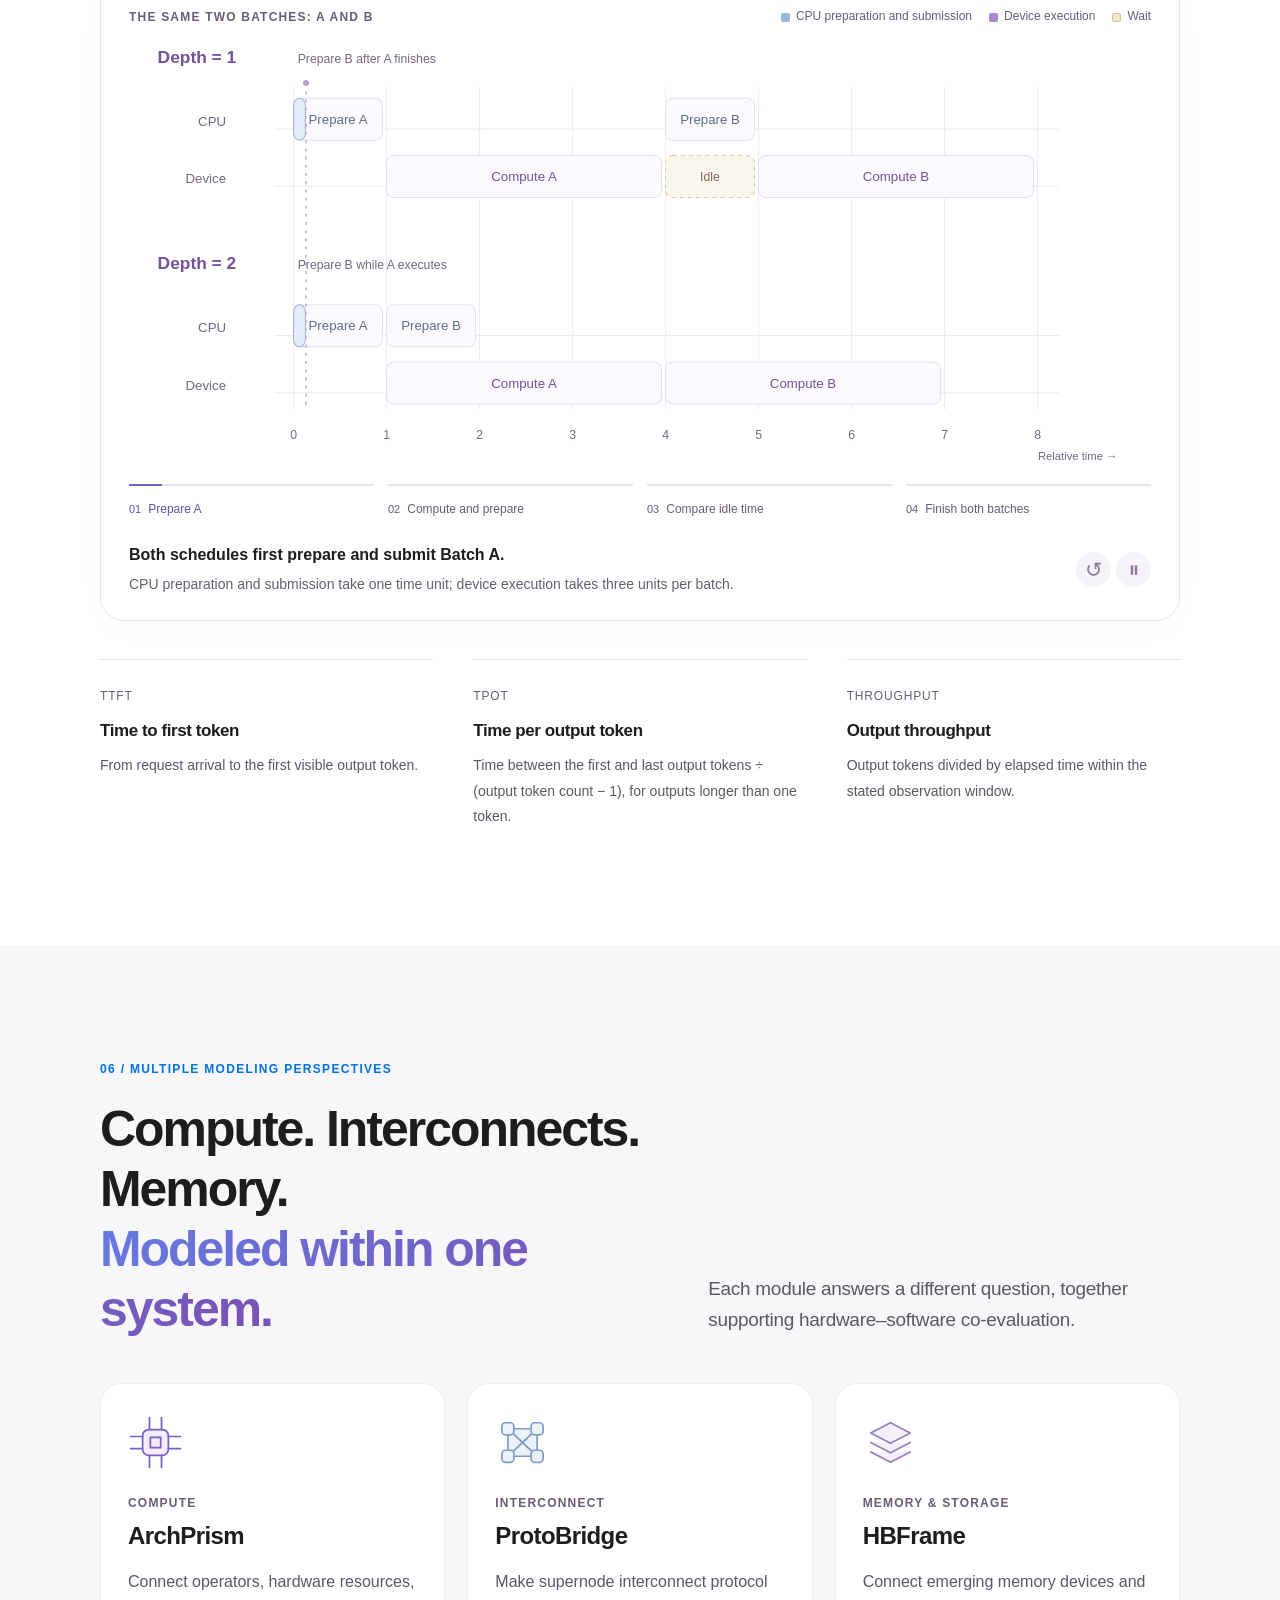
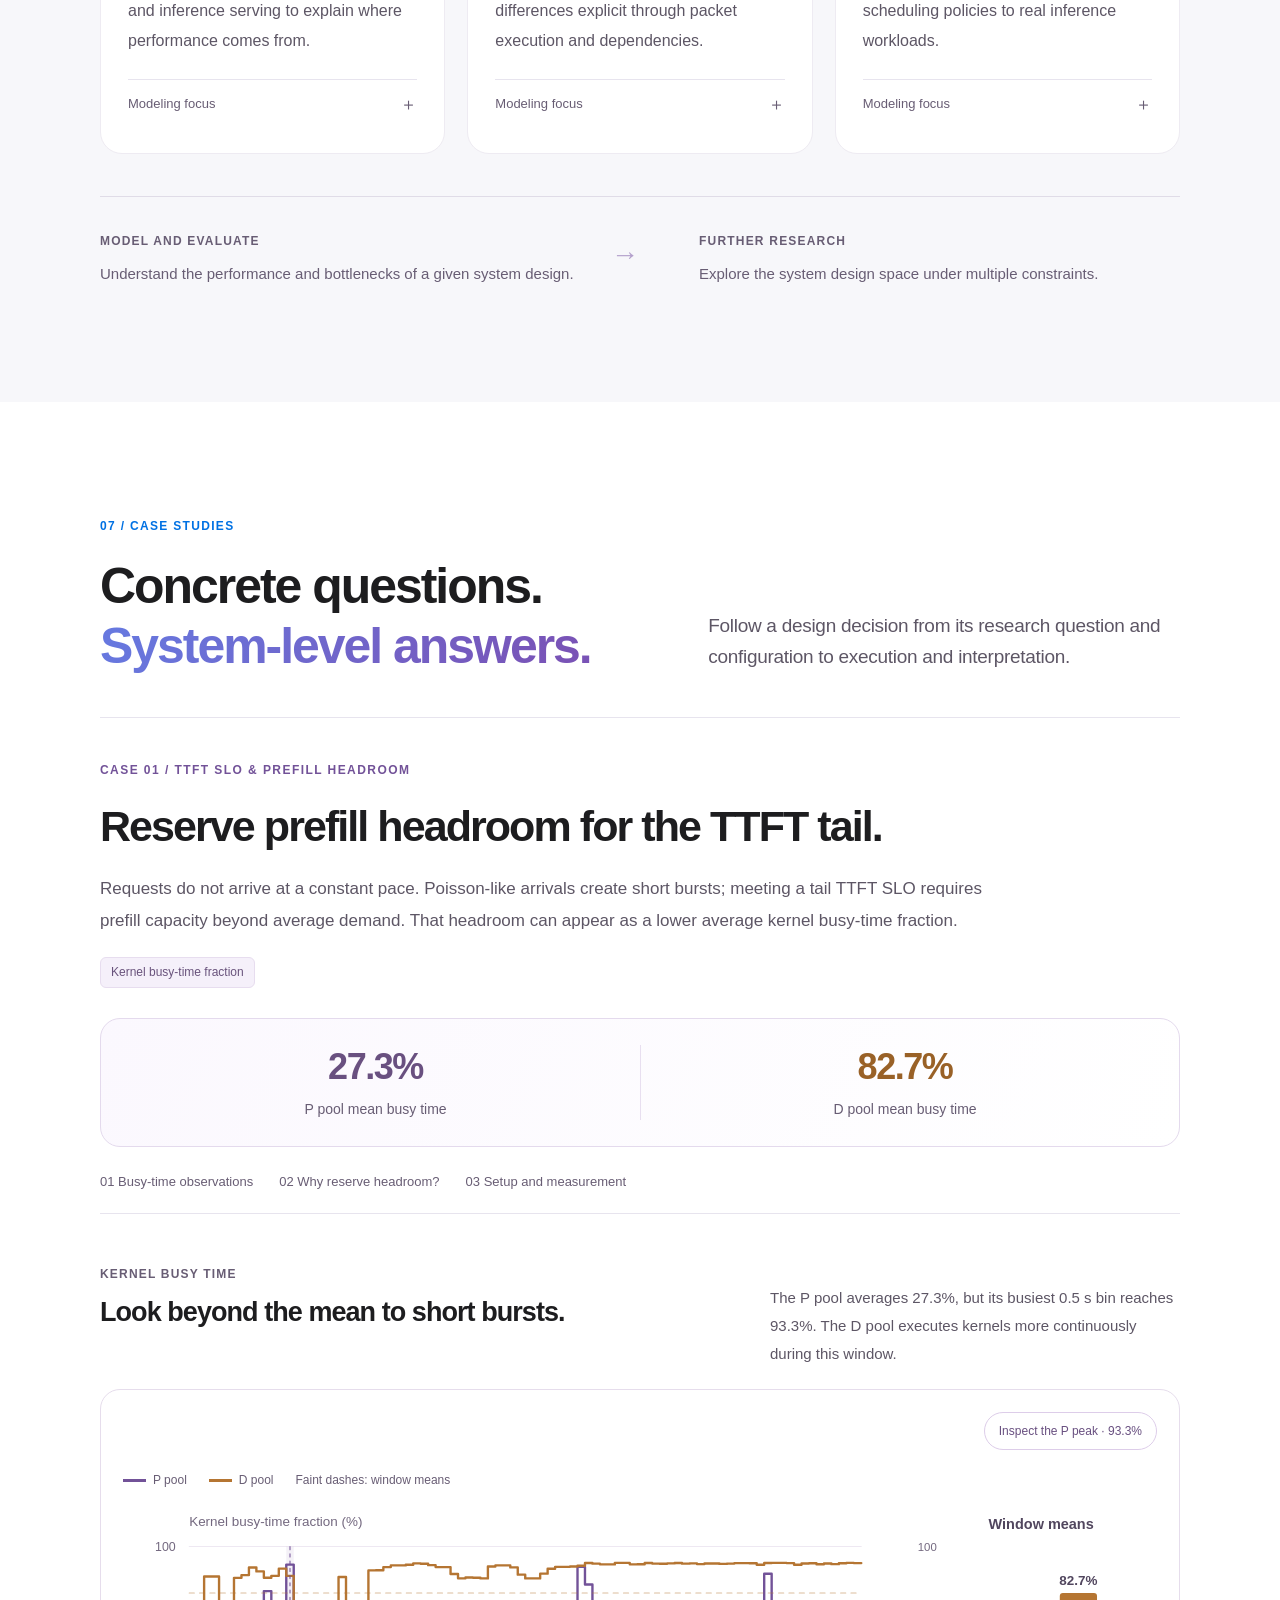
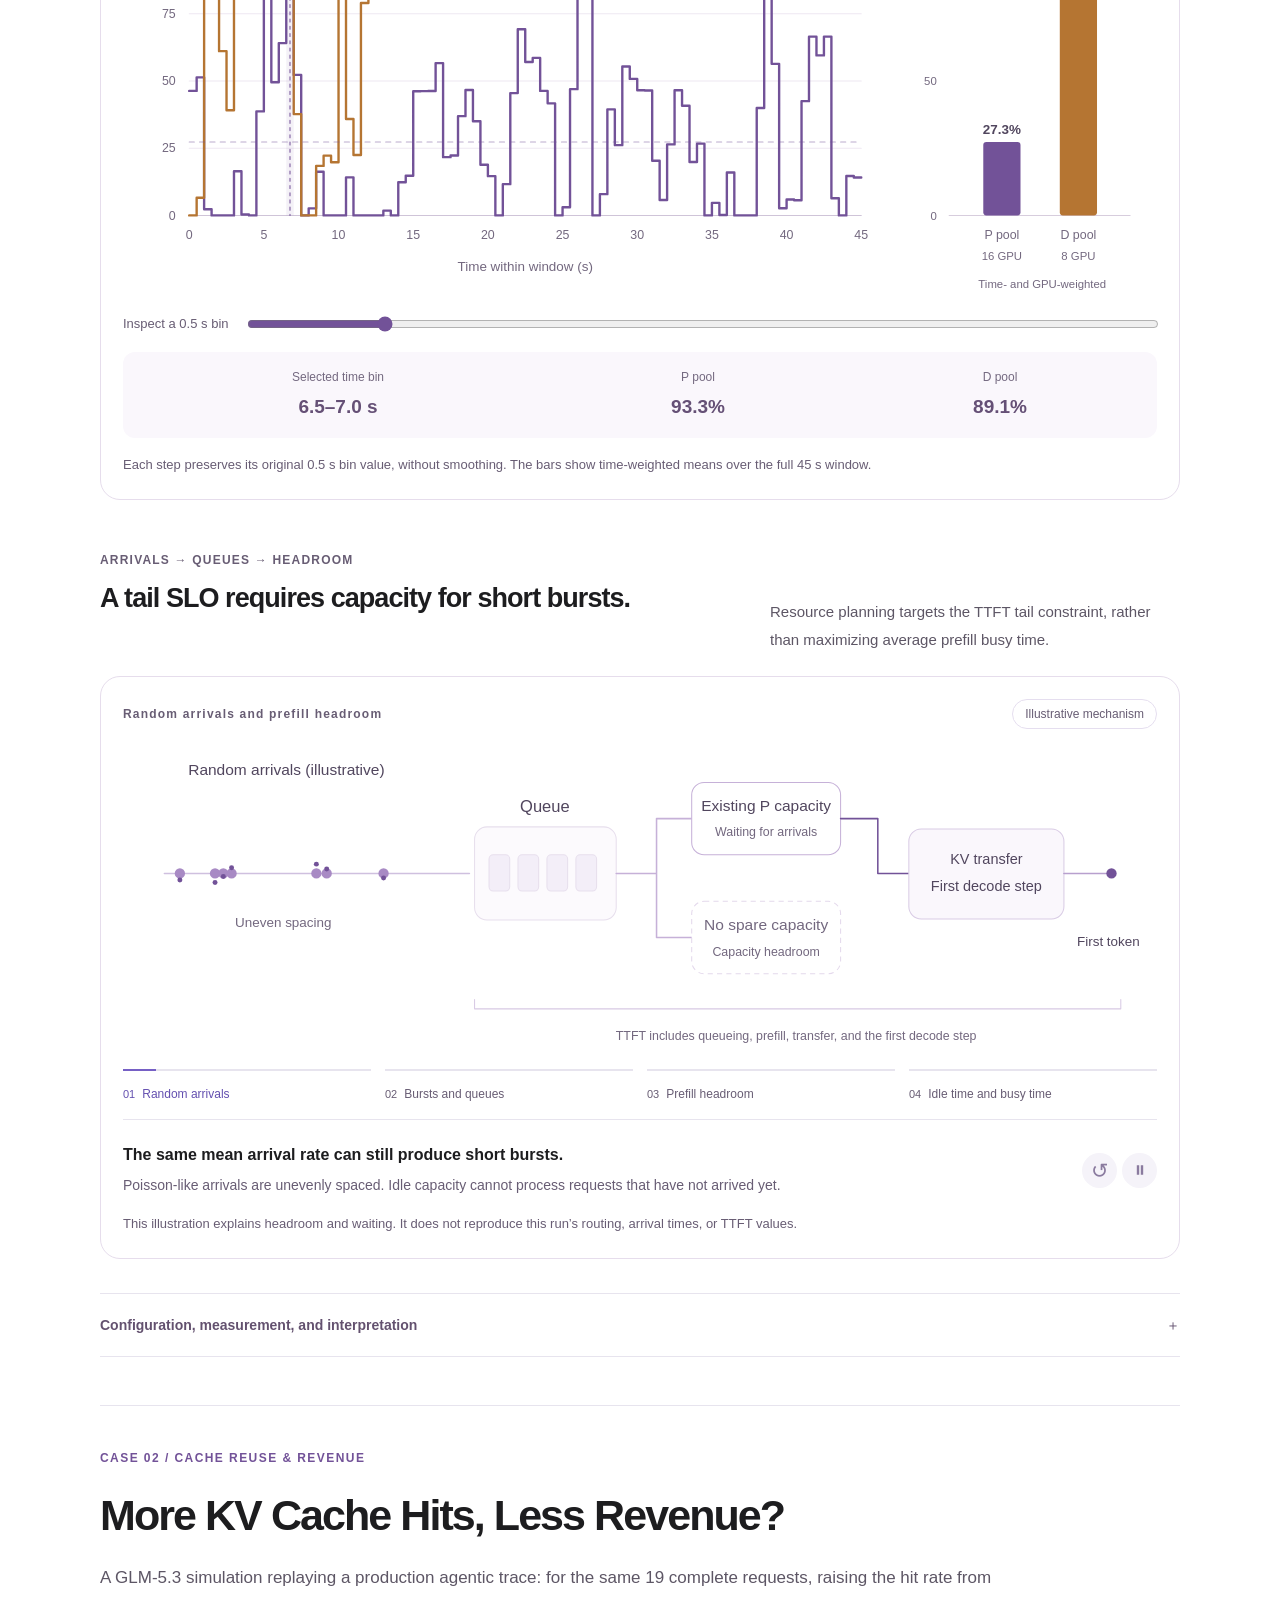
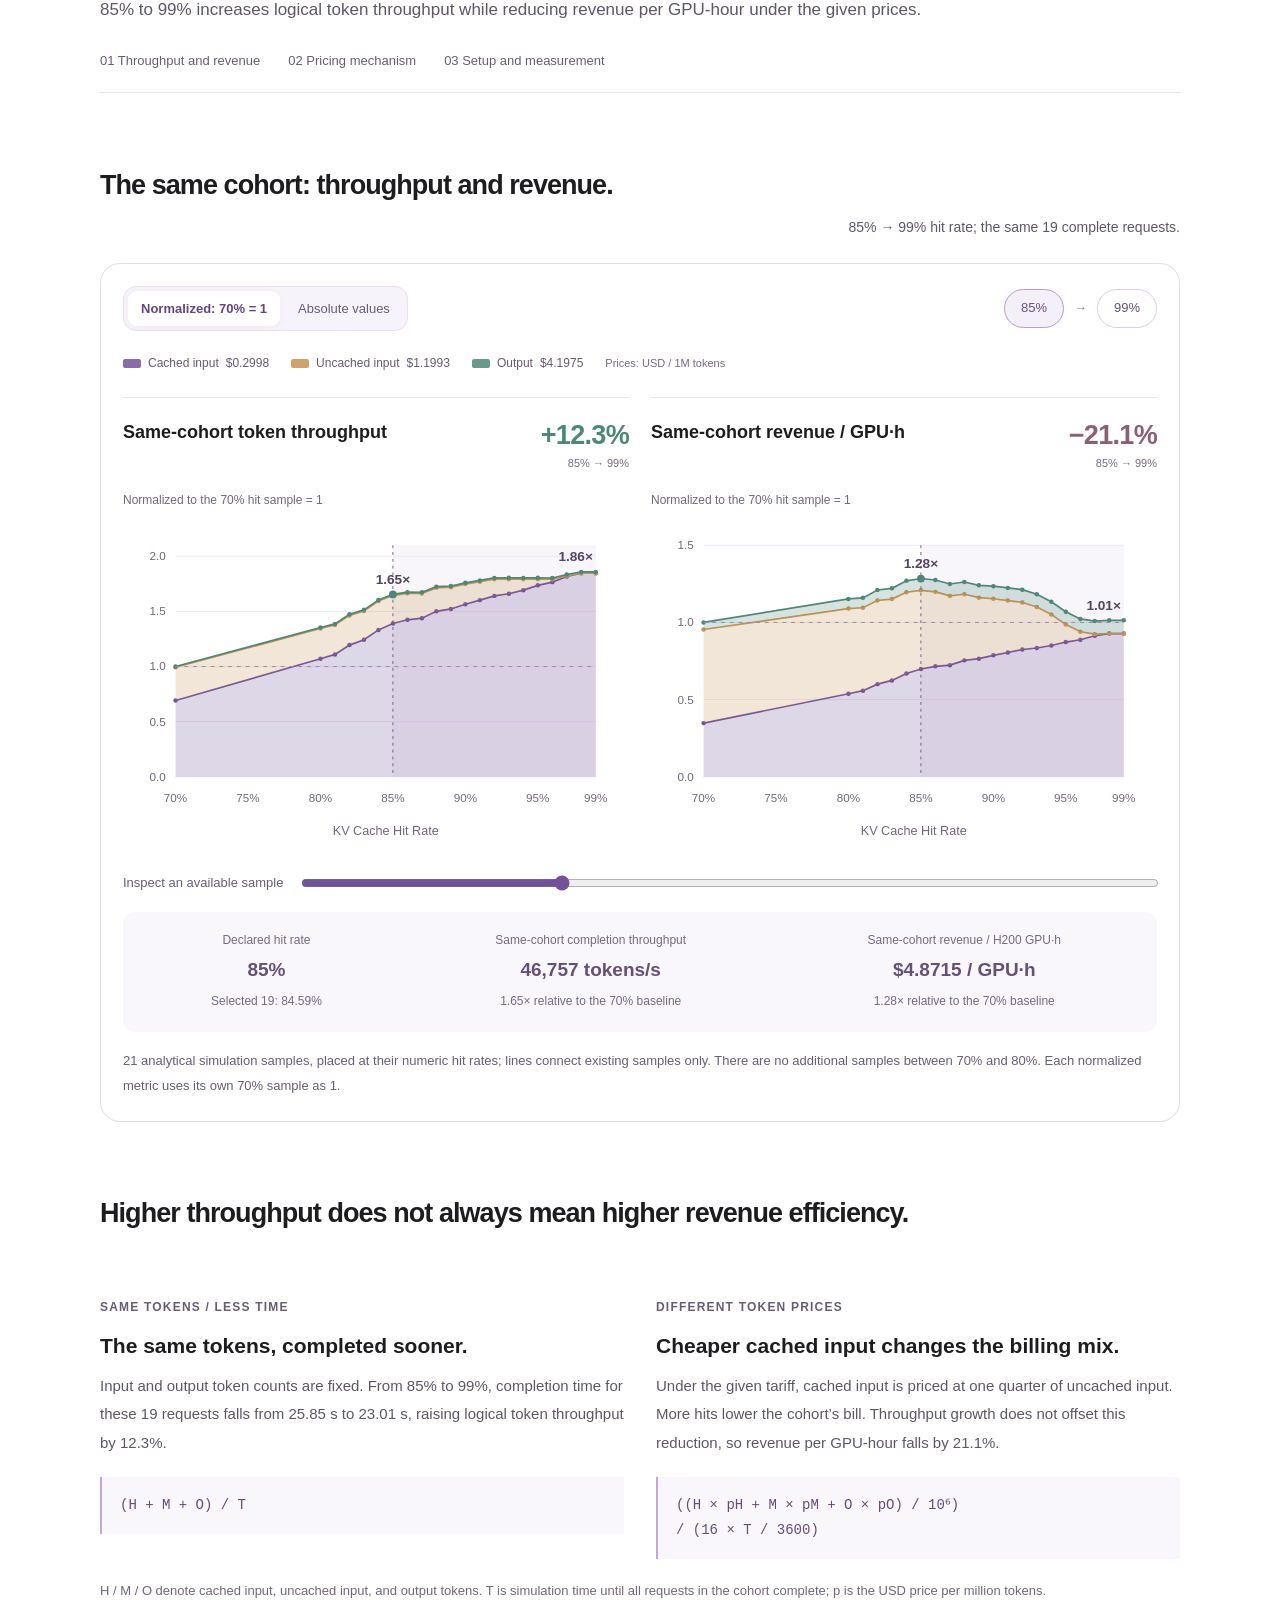
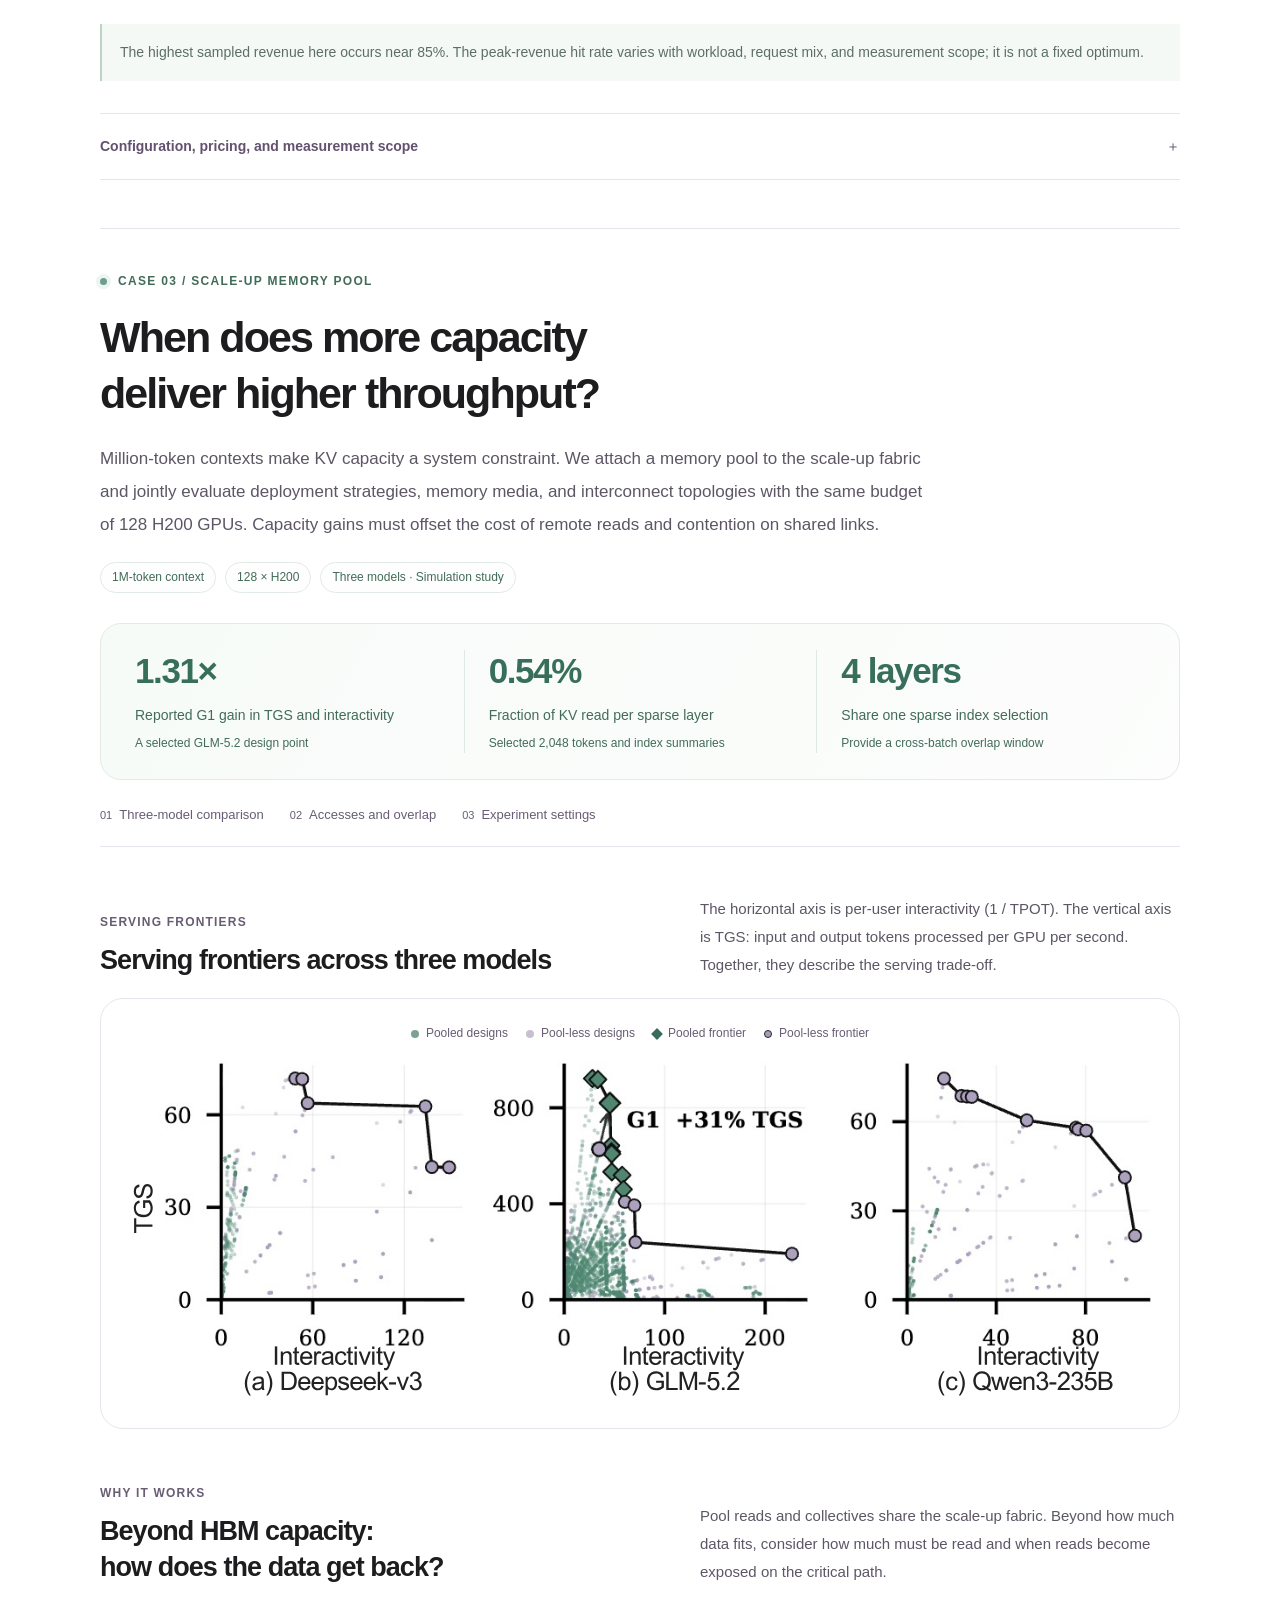
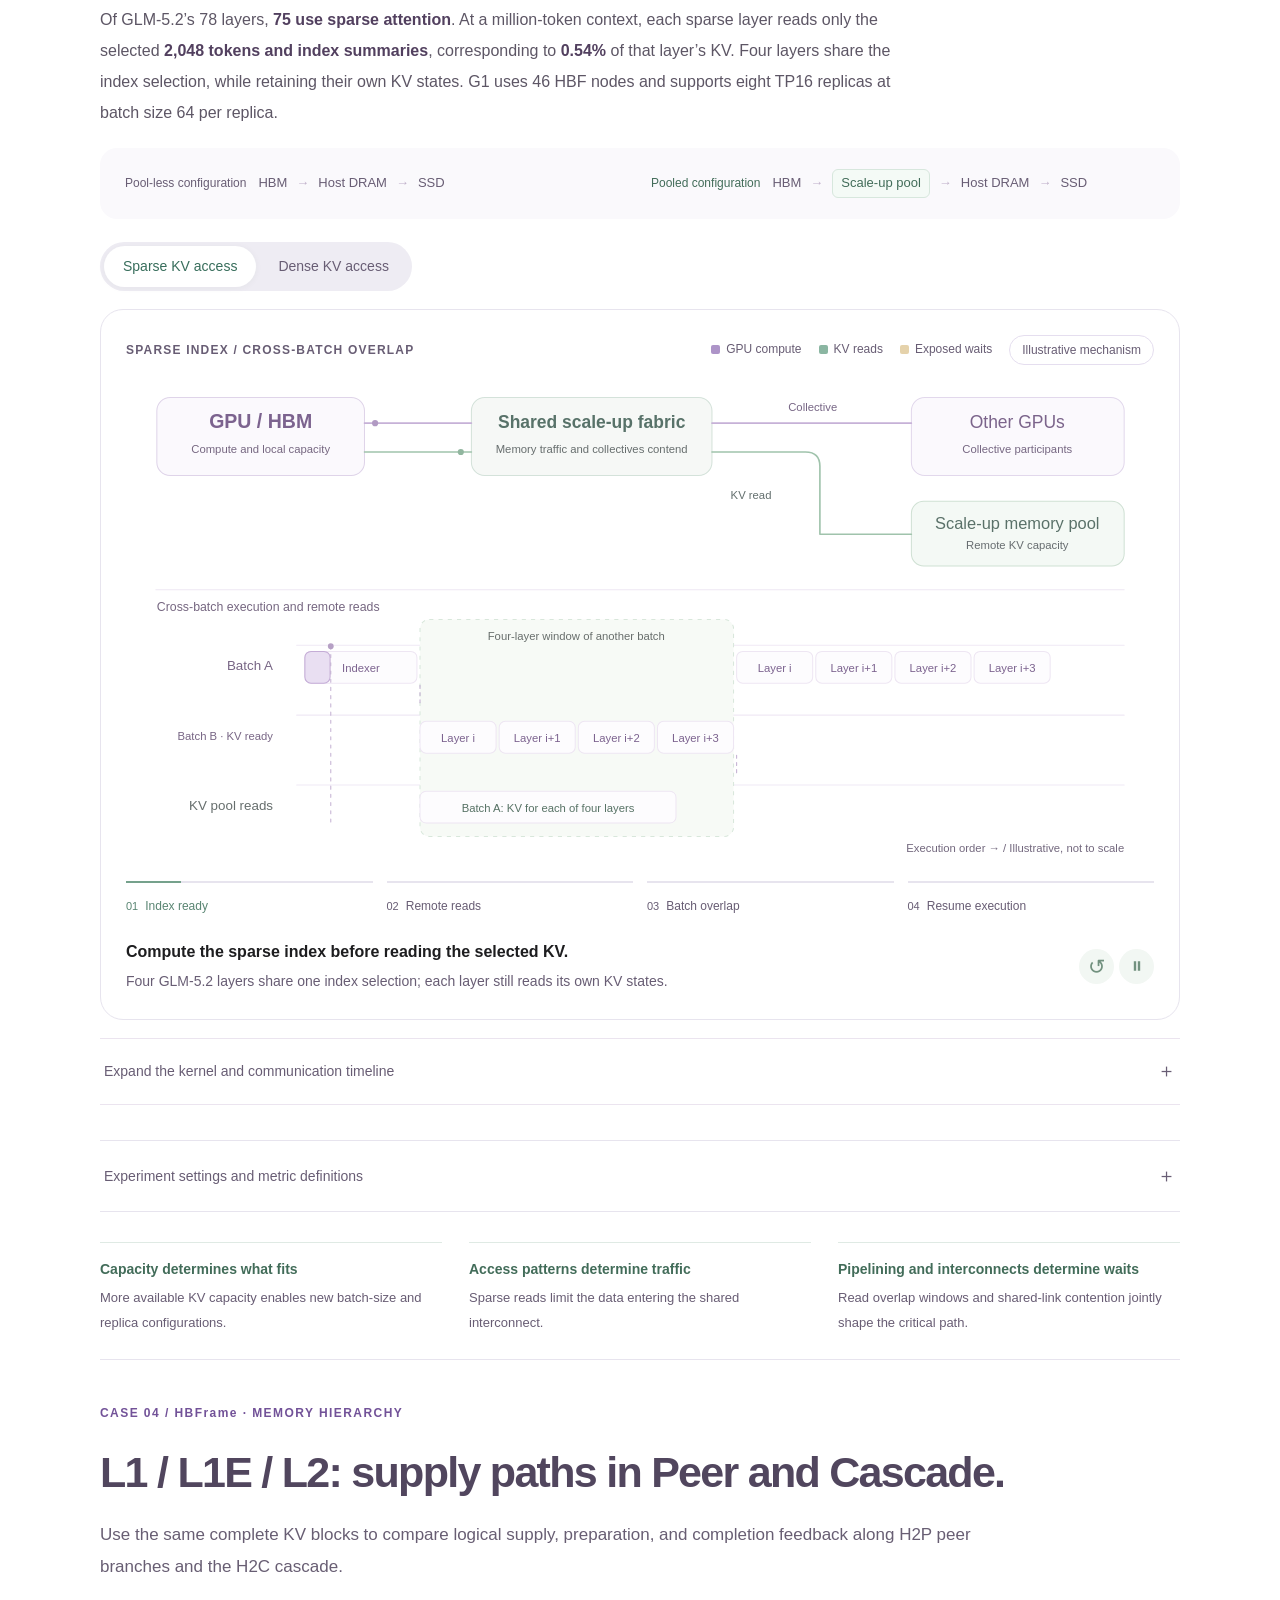
==== commit af735fed: "Add cache hit rate throughput and revenue case as CASE 02" ====
--- a/index.html
+++ b/index.html
@@ -10,18 +10,21 @@
   <link rel="stylesheet" href="styles.css">
   <link rel="stylesheet" href="case-studies.css">
   <link rel="stylesheet" href="prefill-slo.css?v=20261111-slo-zero">
+  <link rel="stylesheet" href="cache-revenue.css?v=20261112-cache">
   <link rel="stylesheet" href="hbframe-tier.css?v=20261112-controls">
   <link rel="stylesheet" href="readability.css?v=20261111-title-descenders">
-  <script defer src="data/i18n.js?v=20261111-slo-zero"></script>
+  <script defer src="data/i18n.js?v=20261112-cache"></script>
   <script defer src="data/prefill-slo.js?v=20261111-slo"></script>
+  <script defer src="data/cache-revenue.js?v=20261112-cache"></script>
   <script defer src="data/hbframe-tier.js?v=20261111-hbframe"></script>
-  <script defer src="data/cases.js?v=20261111-hbframe"></script>
+  <script defer src="data/cases.js?v=20261112-cache"></script>
   <script defer src="scripts/timeline.js"></script>
   <script defer src="scripts/figures.js?v=20261111-fonts"></script>
   <script defer src="scripts/case-studies.js?v=20261111-fonts"></script>
   <script defer src="scripts/prefill-slo-case.js?v=20261111-slo-zero"></script>
+  <script defer src="scripts/cache-revenue-case.js?v=20261112-cache"></script>
   <script defer src="scripts/hbframe-tier-case.js?v=20261111-hbframe"></script>
-  <script defer src="scripts/app.js?v=20261111-hbframe"></script>
+  <script defer src="scripts/app.js?v=20261112-cache"></script>
 </head>
 <body>
   <a class="skip-link" href="#background">Skip to background</a>
--- a/cache-revenue.css
+++ b/cache-revenue.css
@@ -0,0 +1,55 @@
+.cache-revenue-case{--cr-purple:#725298;--cr-green:#4f8777;min-width:0;border-top:1px solid var(--border);padding:43px 0 24px;scroll-margin-top:88px}
+.cr-kicker{font-size:12px;font-weight:600;letter-spacing:.12em;color:#725298}
+.cr-header h3{font-size:clamp(29px,3.4vw,43px);line-height:1.3;letter-spacing:-.045em;margin-top:19px;font-weight:600}
+.cr-header>p:not(.cr-kicker){font-size:17px;line-height:1.9;color:var(--muted);max-width:920px;margin-top:18px}
+.cr-nav{display:flex;gap:18px 28px;flex-wrap:wrap;margin-top:25px;padding-bottom:20px;border-bottom:1px solid var(--border);font-size:13px;color:#685d74}
+.cr-section{margin-top:38px;scroll-margin-top:90px;min-width:0}
+.cr-section-heading{display:flex;align-items:flex-end;justify-content:space-between;gap:25px;margin-bottom:22px}
+.cr-section-heading h4{font-size:27px;font-weight:550;line-height:1.4;letter-spacing:-.035em}
+.cr-section-heading>p{font-size:14px;line-height:1.85;color:var(--muted);max-width:360px}
+.cr-figure{margin:0;padding:22px;border:1px solid #e4daed;border-radius:20px;background:#fff;min-width:0}
+.cr-toolbar{display:flex;justify-content:space-between;gap:14px;align-items:center;flex-wrap:wrap}
+.cr-scale{display:flex;gap:5px;padding:4px;border:1px solid #e9e0f0;border-radius:13px;background:#f7f3fa;max-width:100%;flex-wrap:wrap}
+.cr-scale button{padding:8px 13px;border:0;border-radius:9px;font-size:13px;line-height:1.5;color:#685d74;background:transparent}
+.cr-scale button[aria-pressed=true]{background:#fff;color:#654582;font-weight:550;box-shadow:0 2px 8px #6042770b}
+.cr-jumps{display:flex;gap:10px;align-items:center;color:#867591;font-size:13px}
+.cr-jumps button{background:#fff;border:1px solid #ddcde9;border-radius:999px;padding:8px 16px;font-size:13px;color:#695080}
+.cr-jumps button[aria-pressed=true]{background:#f5effa;border-color:#b99bce}
+.cr-legend{display:flex;gap:10px 22px;flex-wrap:wrap;margin:22px 0;font-size:12px;line-height:1.8;color:#665b71;align-items:center}
+.cr-legend span{display:inline-flex;gap:7px;align-items:center;flex-wrap:wrap}
+.cr-legend i{height:9px;width:18px;border-radius:2px;display:inline-block;opacity:.85}
+.cr-legend small{font-size:12px;font-variant-numeric:tabular-nums}
+.cr-legend em{font-size:11px;color:#756980;font-style:normal}
+.cr-panels{display:grid;grid-template-columns:repeat(2,minmax(0,1fr));gap:22px;min-width:0}
+.cr-panel{min-width:0;border-top:1px solid #ede5f2;padding-top:21px}
+.cr-panel-heading{display:flex;align-items:flex-start;justify-content:space-between;gap:16px;min-height:58px}
+.cr-panel-heading h5{font-size:18px;line-height:1.55;font-weight:550;max-width:280px;margin:0}
+.cr-delta{font-size:27px;font-weight:600;line-height:1.2;letter-spacing:-.025em;color:#4f8777;text-align:right;white-space:nowrap}
+.cr-delta.revenue{color:#8b6074}
+.cr-delta small{display:block;font-size:11px;font-weight:400;color:#746980;letter-spacing:0;margin-top:6px}
+.cr-mode-label{font-size:12px;color:#71667c;margin:13px 0 7px;line-height:1.8}
+.cr-scroll-hint{display:none;font-size:11px;color:#746980;line-height:1.8}
+.cr-chart-scroll{overflow-x:auto;overscroll-behavior-inline:contain;min-width:0}
+.cr-chart-scroll svg{display:block;width:100%;min-width:460px;height:auto;touch-action:pan-x pan-y}
+.cr-scrubber{display:grid;grid-template-columns:auto minmax(0,1fr);align-items:center;gap:16px;color:#685d74;font-size:13px;margin-top:14px}
+.cr-scrubber input{width:100%;min-width:0;accent-color:#725298;cursor:pointer}
+.cr-readouts{display:grid;grid-template-columns:.8fr 1.1fr 1.1fr;gap:12px;margin-top:18px;padding:18px 12px;background:#faf7fc;border-radius:12px}
+.cr-readouts>div{min-width:0;text-align:center}
+.cr-readouts small{display:block;font-size:12px;line-height:1.7;color:#746980}
+.cr-readouts strong{display:block;font-size:19px;line-height:1.6;font-weight:550;color:#655076;margin-top:5px;font-variant-numeric:tabular-nums;overflow-wrap:anywhere}
+.cr-readouts span{font-size:12px;line-height:1.8;color:#746980}
+.cr-figure>figcaption{font-size:13px;line-height:1.9;color:#685d74;margin-top:17px}
+.cr-explanation{display:grid;grid-template-columns:1fr 1fr;gap:32px}
+.cr-explanation h5{font-size:21px;line-height:1.6;font-weight:550;margin:9px 0}
+.cr-explanation p{font-size:15px;line-height:1.9;color:var(--muted)}
+.cr-explanation code{display:block;background:#faf7fc;border-left:2px solid #c3a7d8;padding:16px 18px;margin-top:20px;font-size:14px;line-height:1.8;color:#654d77;white-space:normal;overflow-wrap:anywhere}
+.cr-variables{font-size:13px;line-height:1.9;color:#71667c;margin-top:20px}
+.cr-peak-note{font-size:14px;line-height:1.9;color:#5d6f65;background:#f5f9f6;border-left:2px solid #bdd3c6;padding:15px 18px;margin-top:20px}
+.cr-settings{margin-top:32px;border-block:1px solid var(--border);scroll-margin-top:90px}
+.cr-settings summary{cursor:pointer;padding:20px 0;display:flex;justify-content:space-between;gap:14px;font-size:14px;line-height:1.8;font-weight:550;color:#63516f;list-style:none}
+.cr-settings summary::-webkit-details-marker{display:none}
+.cr-settings-body{display:grid;grid-template-columns:1fr 1fr;gap:24px 35px;padding-bottom:24px;font-size:14px;line-height:1.9;color:#685d74}
+.cr-settings h5{font-size:15px;font-weight:550;color:#5f4574;margin-bottom:9px}
+.cr-settings p+p{margin-top:8px}
+@media(max-width:1000px){.cr-panels{grid-template-columns:1fr;gap:22px}.cr-chart-scroll svg{max-height:410px}.cr-scroll-hint{display:block}.cr-section-heading{align-items:flex-start;flex-direction:column;gap:14px}.cr-section-heading>p{max-width:none}.cr-readouts{grid-template-columns:repeat(3,minmax(0,1fr))}.cr-readouts strong{font-size:17px}}
+@media(max-width:600px){.cache-revenue-case{padding-top:31px}.cr-header h3{font-size:29px;line-height:1.4}.cr-header>p:not(.cr-kicker){font-size:15px}.cr-nav{font-size:12px;gap:13px 18px}.cr-section{margin-top:32px}.cr-section-heading h4{font-size:24px}.cr-section-heading>p{font-size:13px}.cr-figure{padding:14px;border-radius:16px}.cr-scale button{font-size:12px;padding:8px 10px}.cr-jumps button{padding:7px 14px;font-size:12px}.cr-legend{font-size:11px;gap:7px 16px;margin:17px 0}.cr-legend small{font-size:11px}.cr-panel-heading h5{font-size:17px}.cr-delta{font-size:25px}.cr-mode-label{font-size:11px}.cr-chart-scroll svg{min-width:460px}.cr-scrubber{grid-template-columns:1fr;gap:8px;font-size:12px}.cr-readouts{grid-template-columns:1fr;gap:15px}.cr-readouts strong{font-size:20px}.cr-readouts small,.cr-readouts span{font-size:12px}.cr-figure>figcaption{font-size:12px}.cr-explanation{grid-template-columns:1fr;gap:24px}.cr-explanation h5{font-size:19px}.cr-explanation p{font-size:14px}.cr-explanation code{font-size:13px}.cr-variables{font-size:12px}.cr-peak-note{font-size:13px}.cr-settings-body{grid-template-columns:1fr;font-size:13px;gap:22px}}
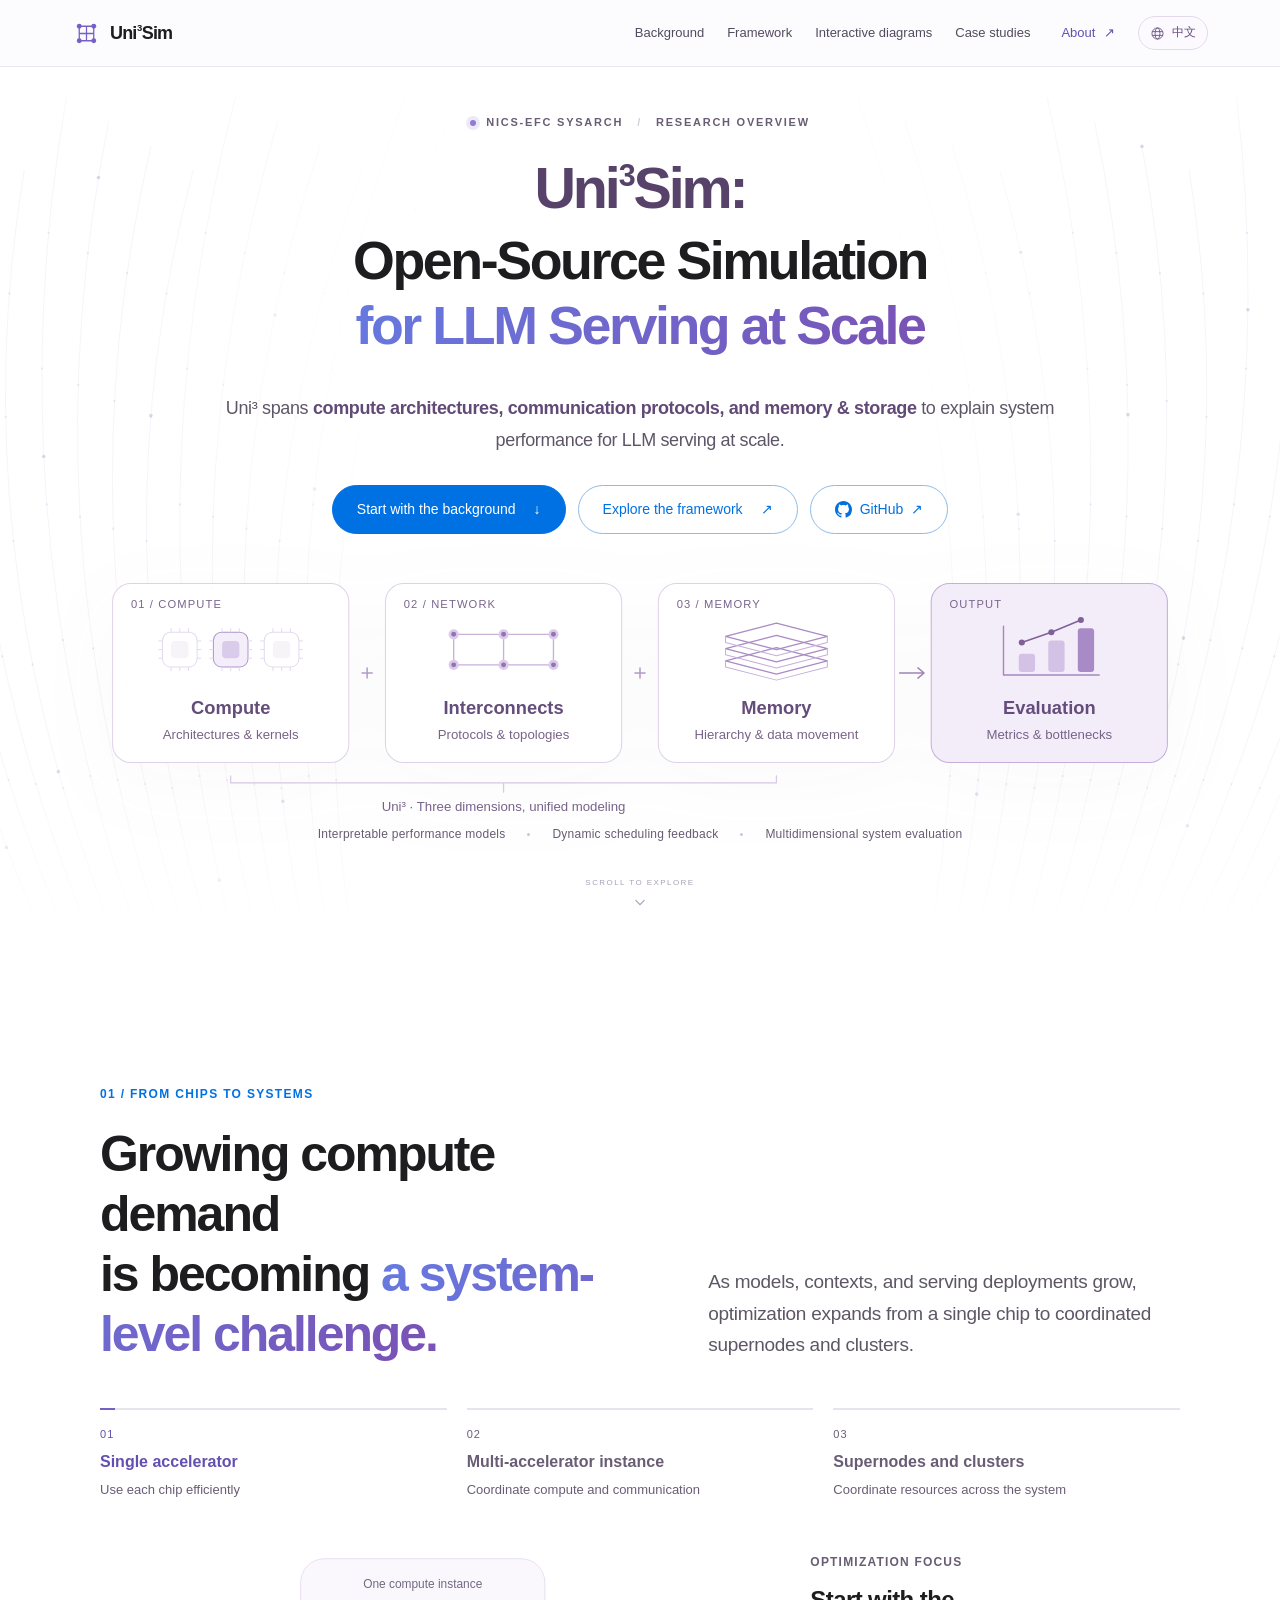
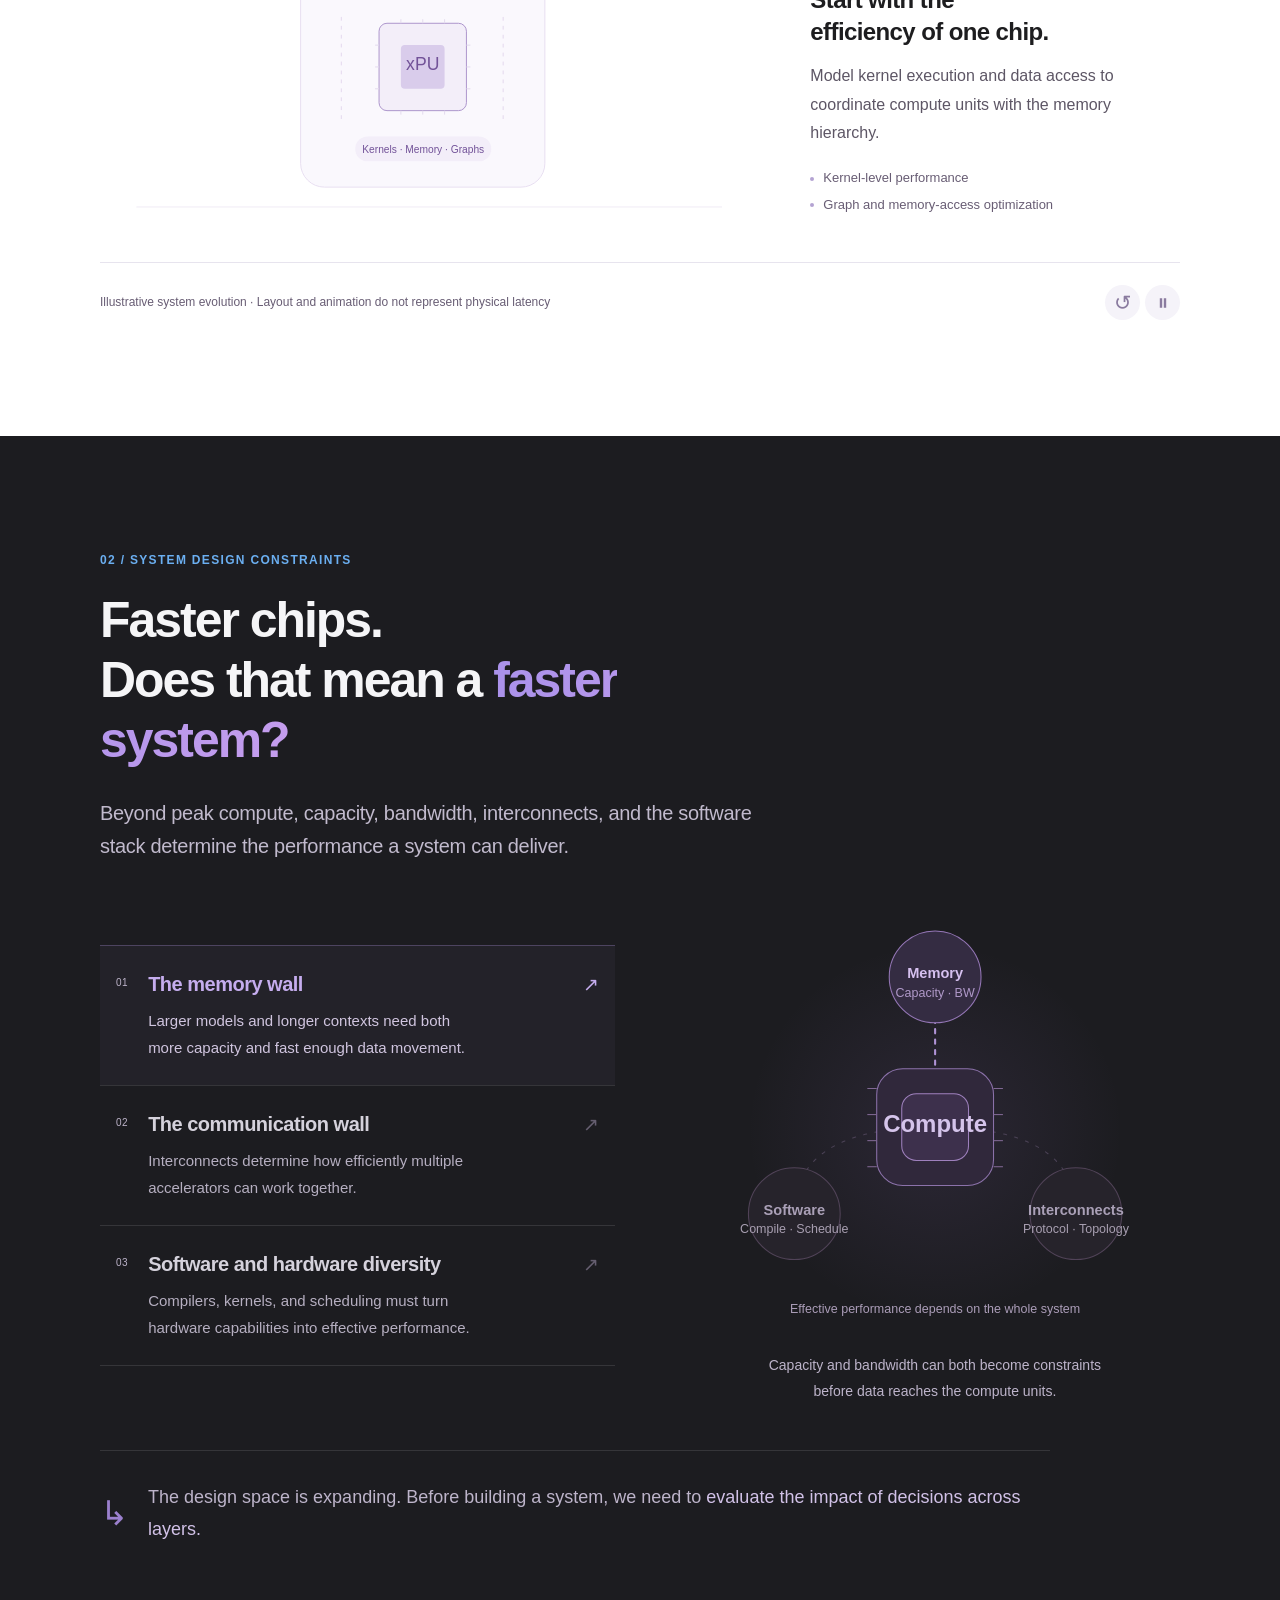
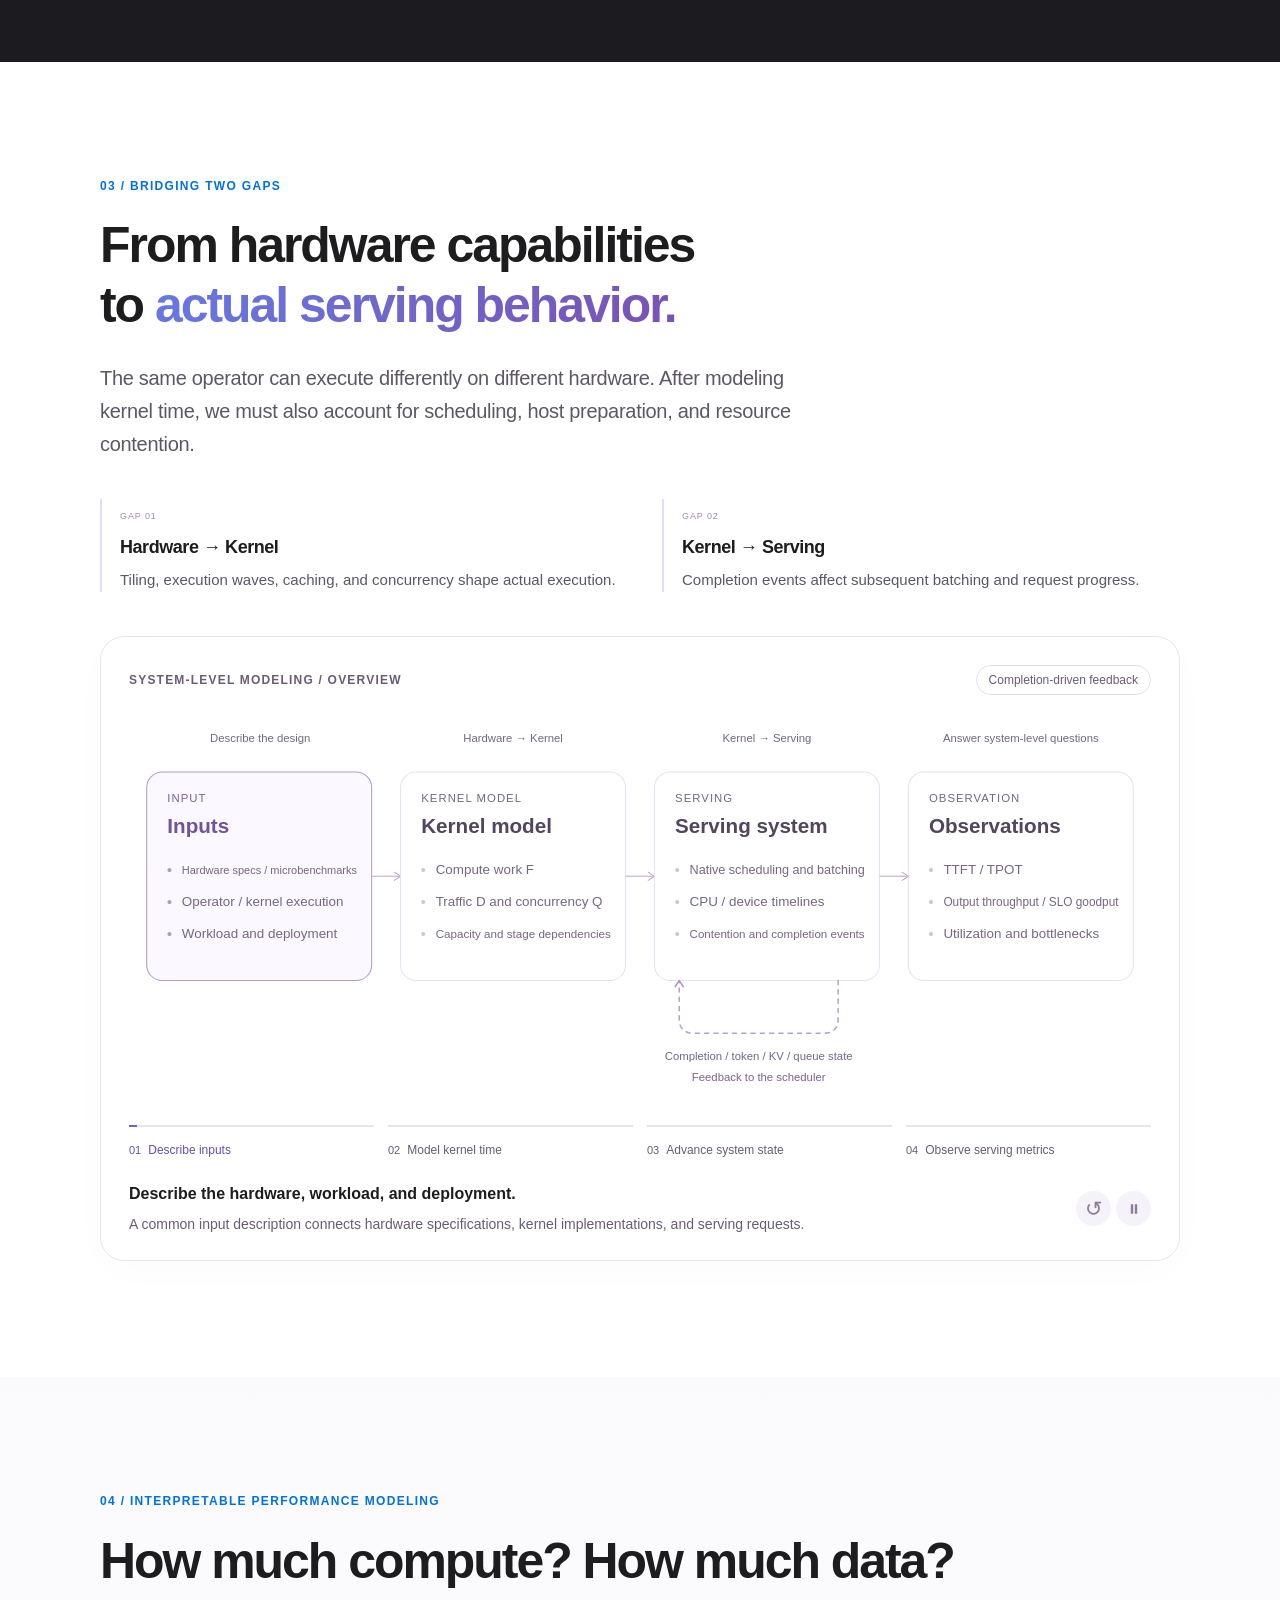
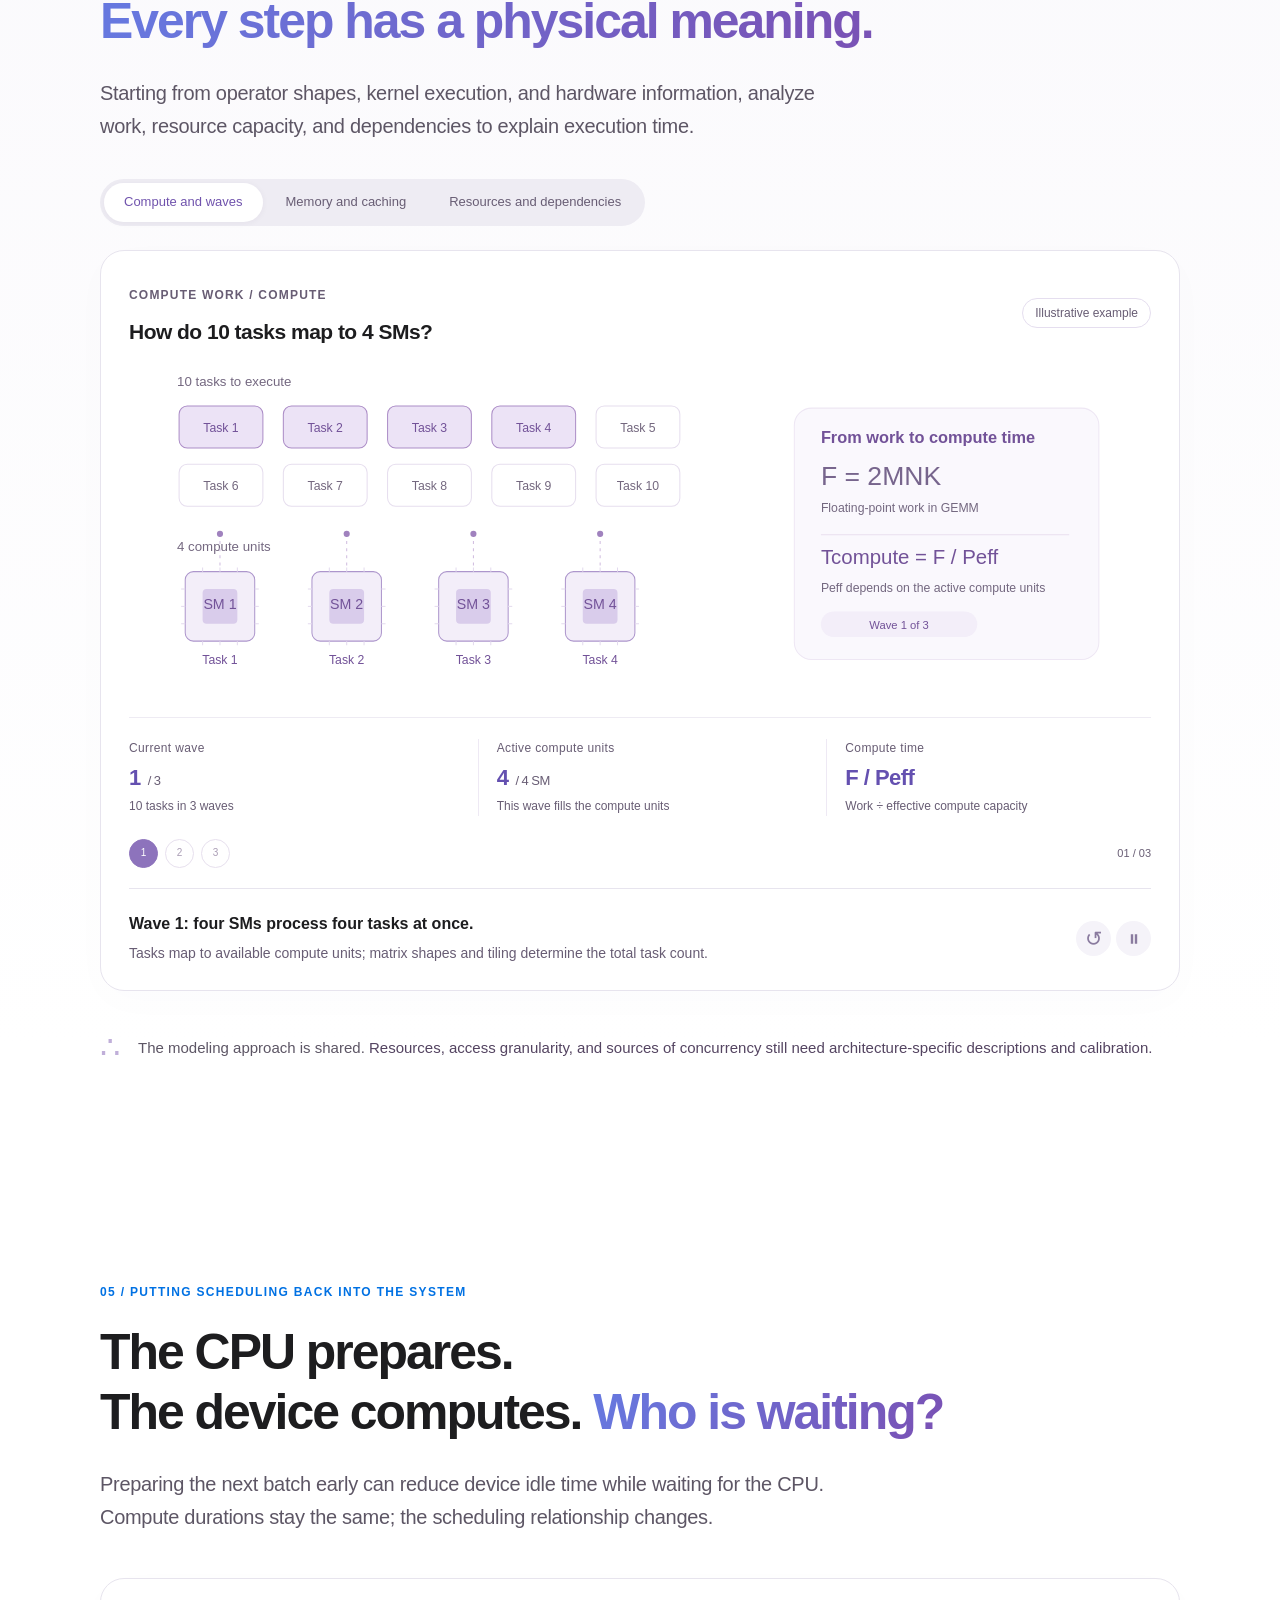
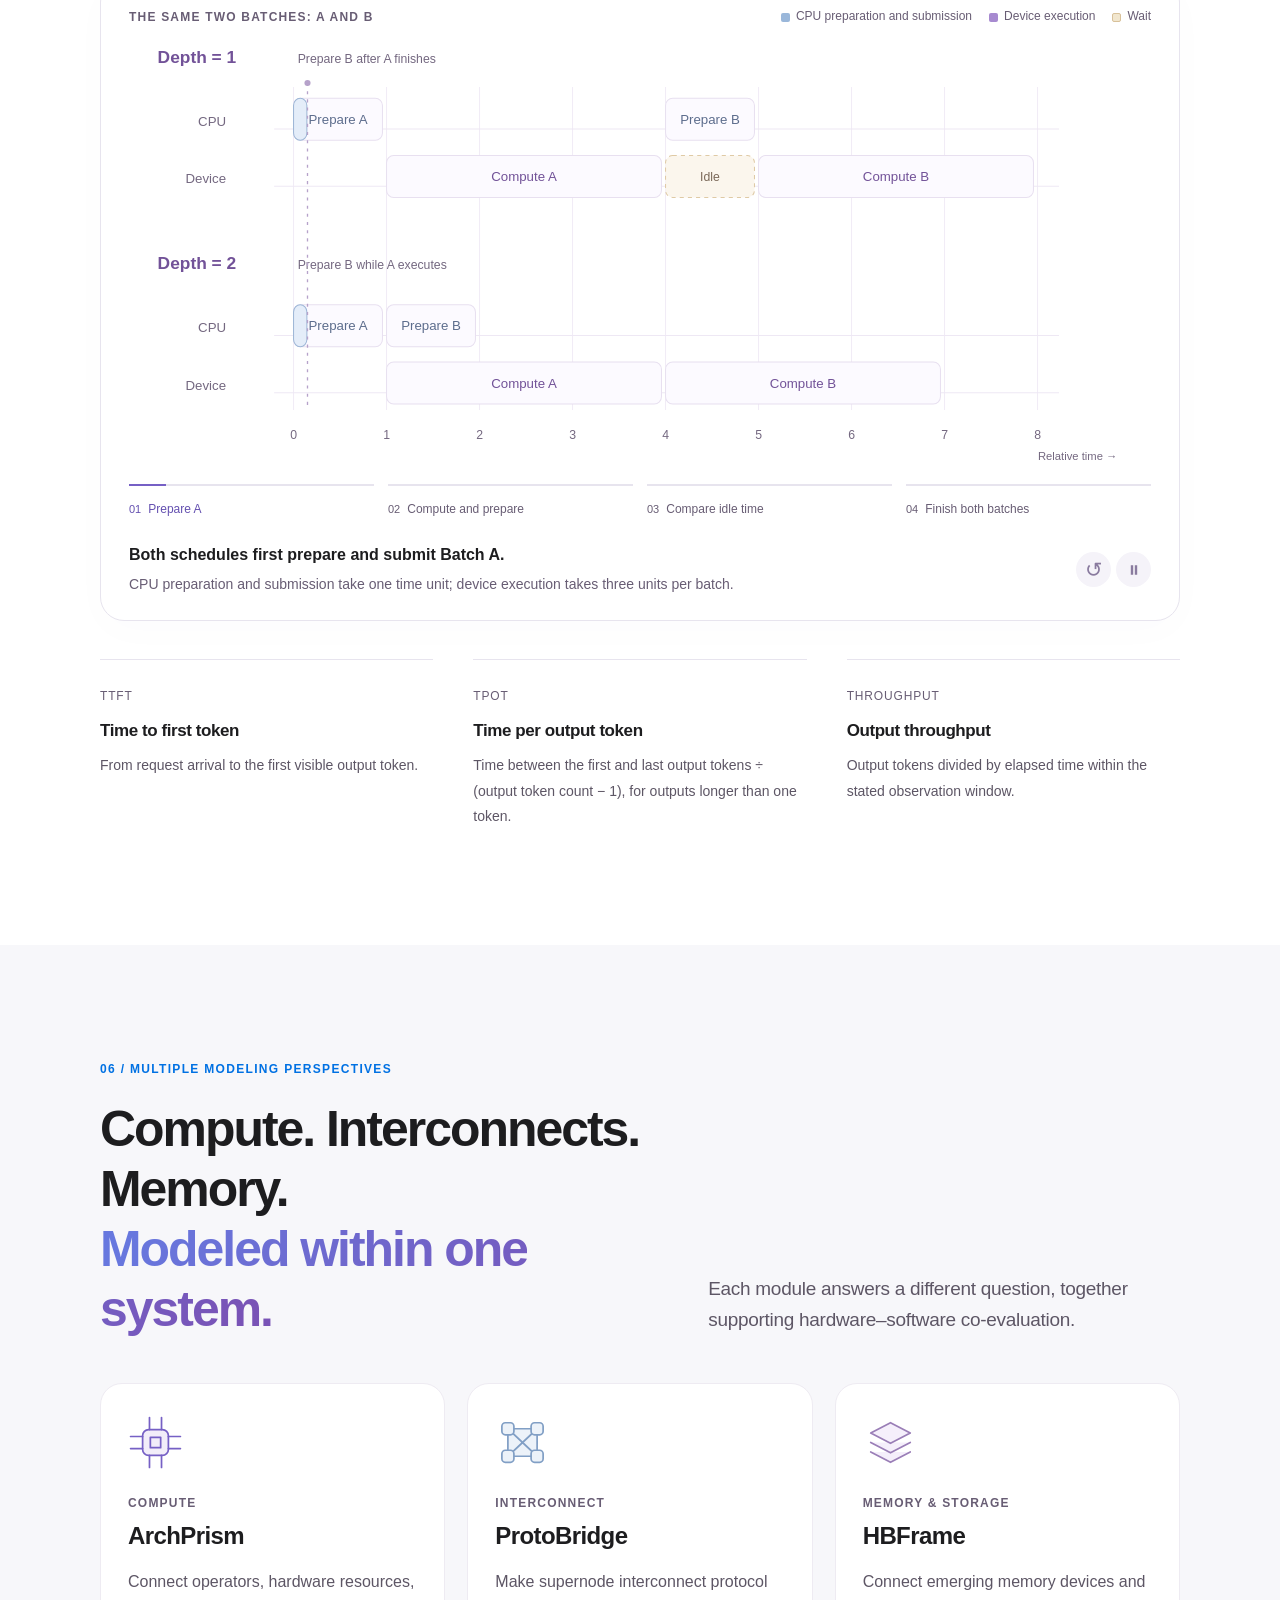
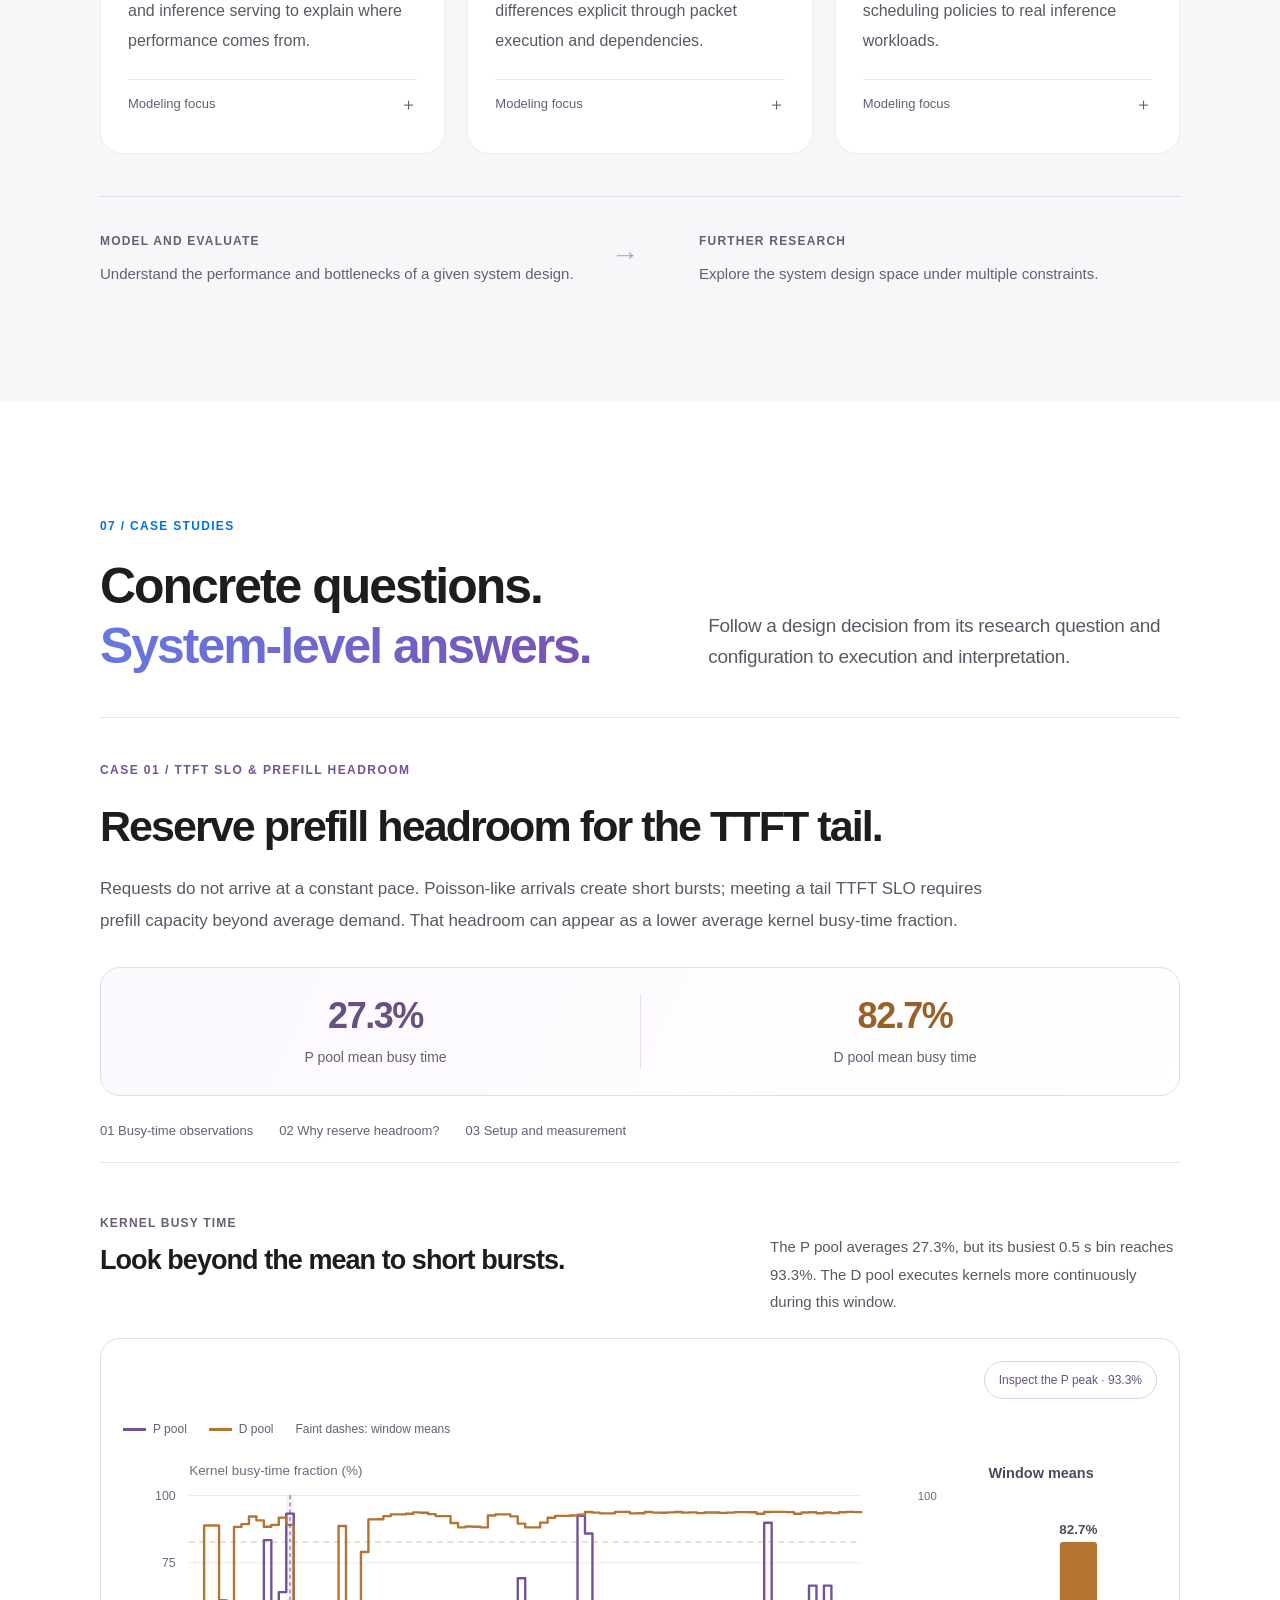
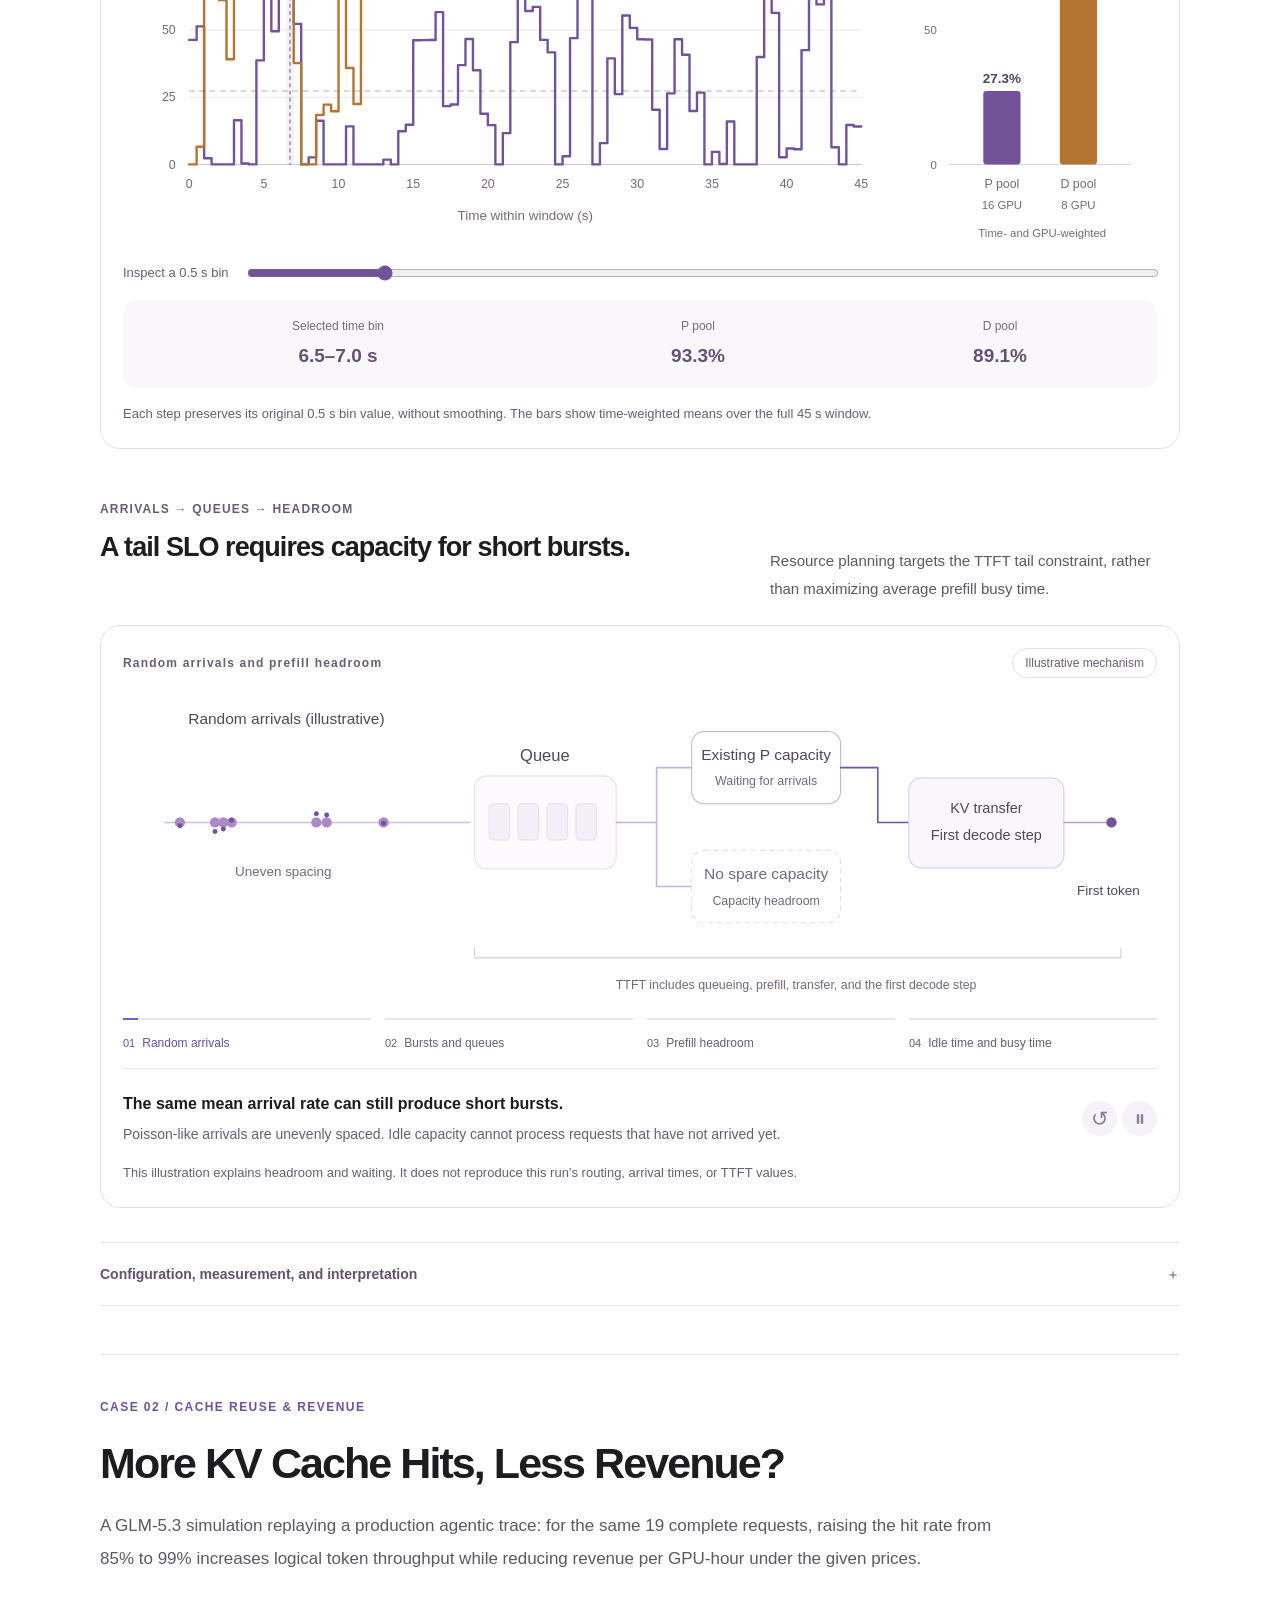
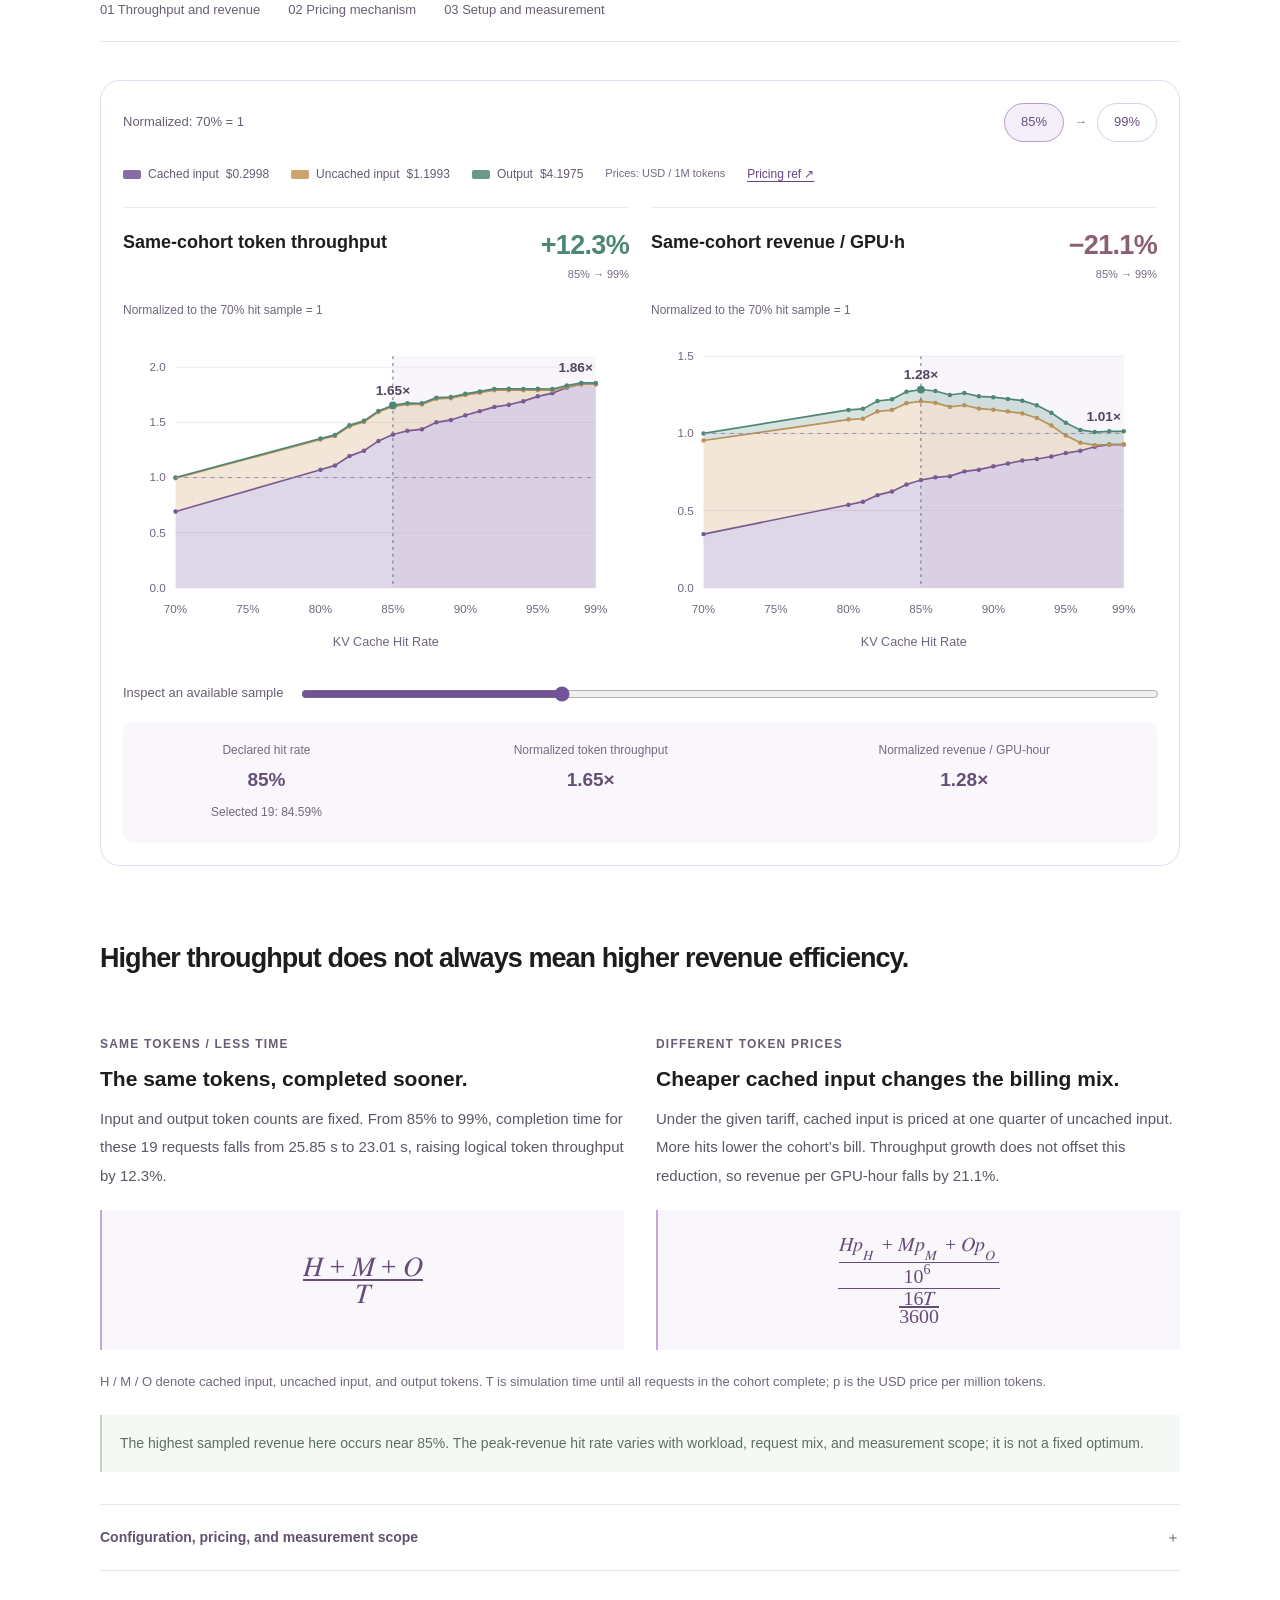
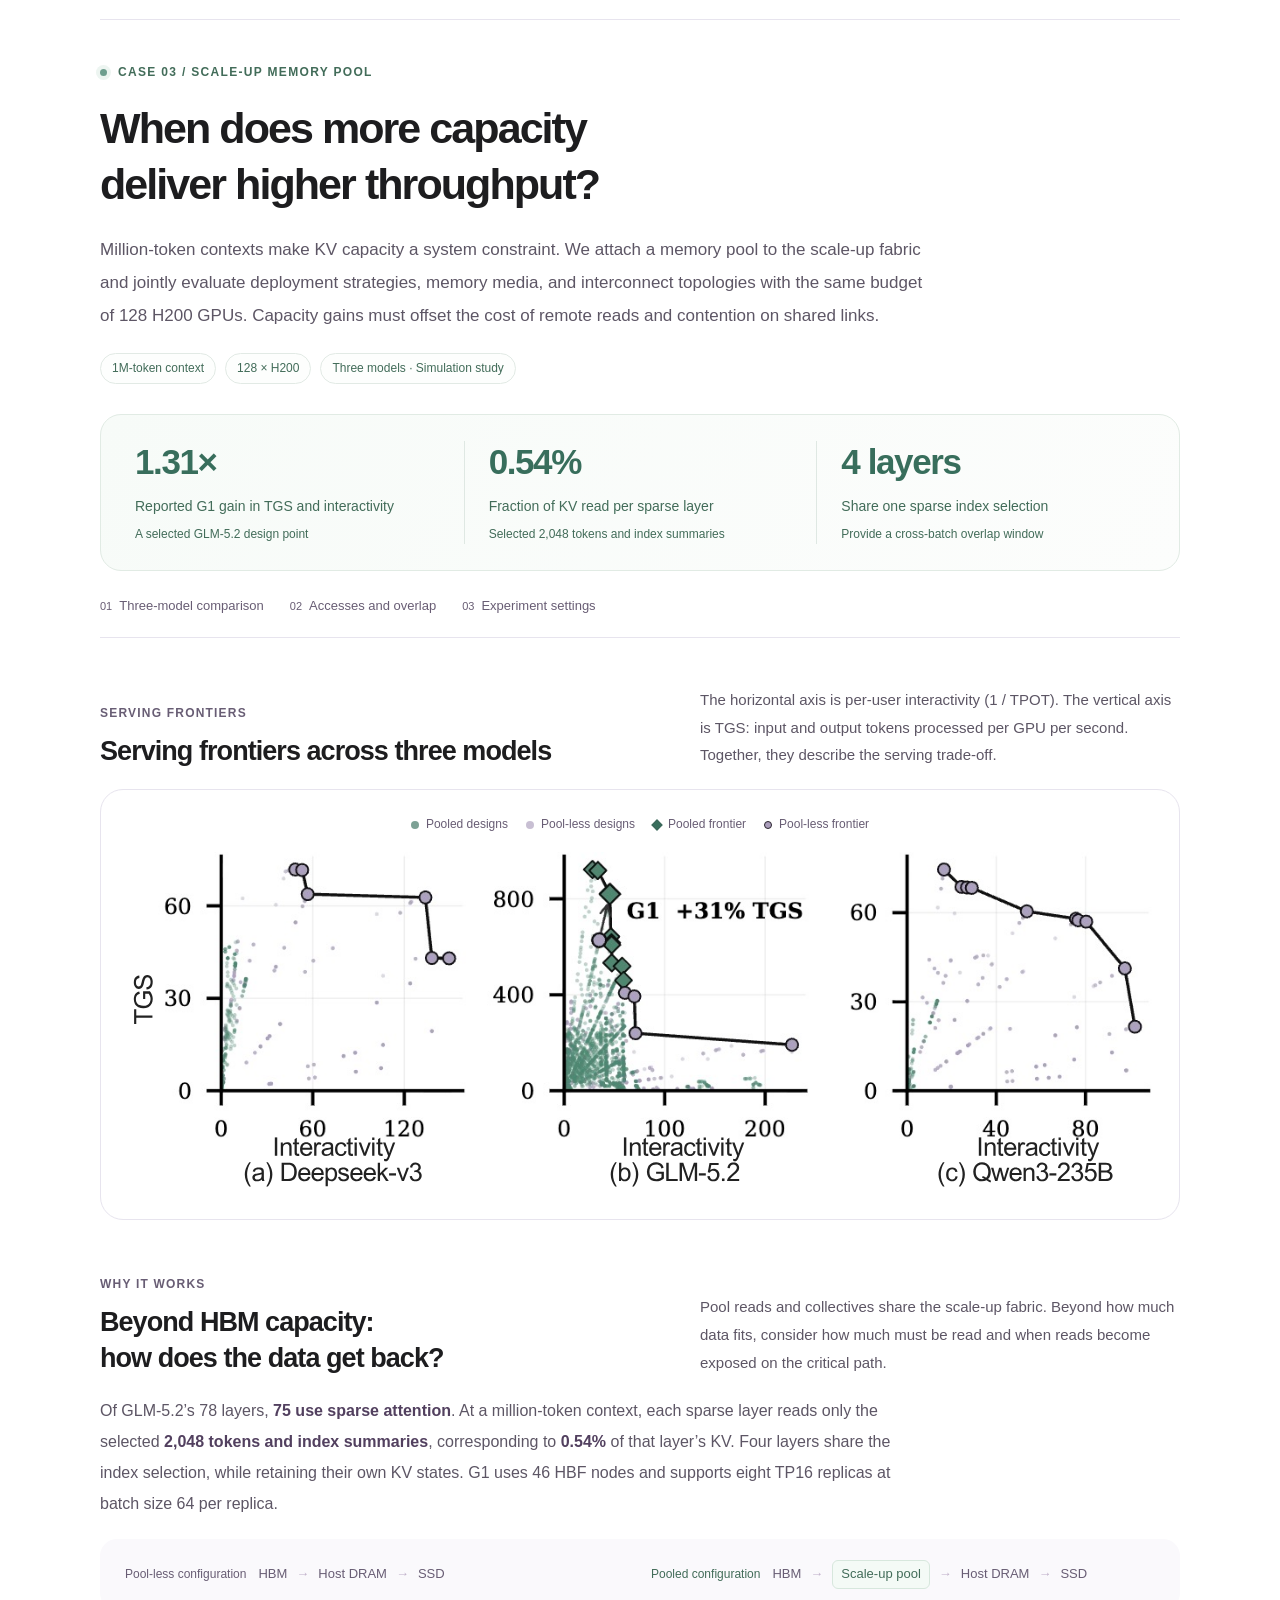
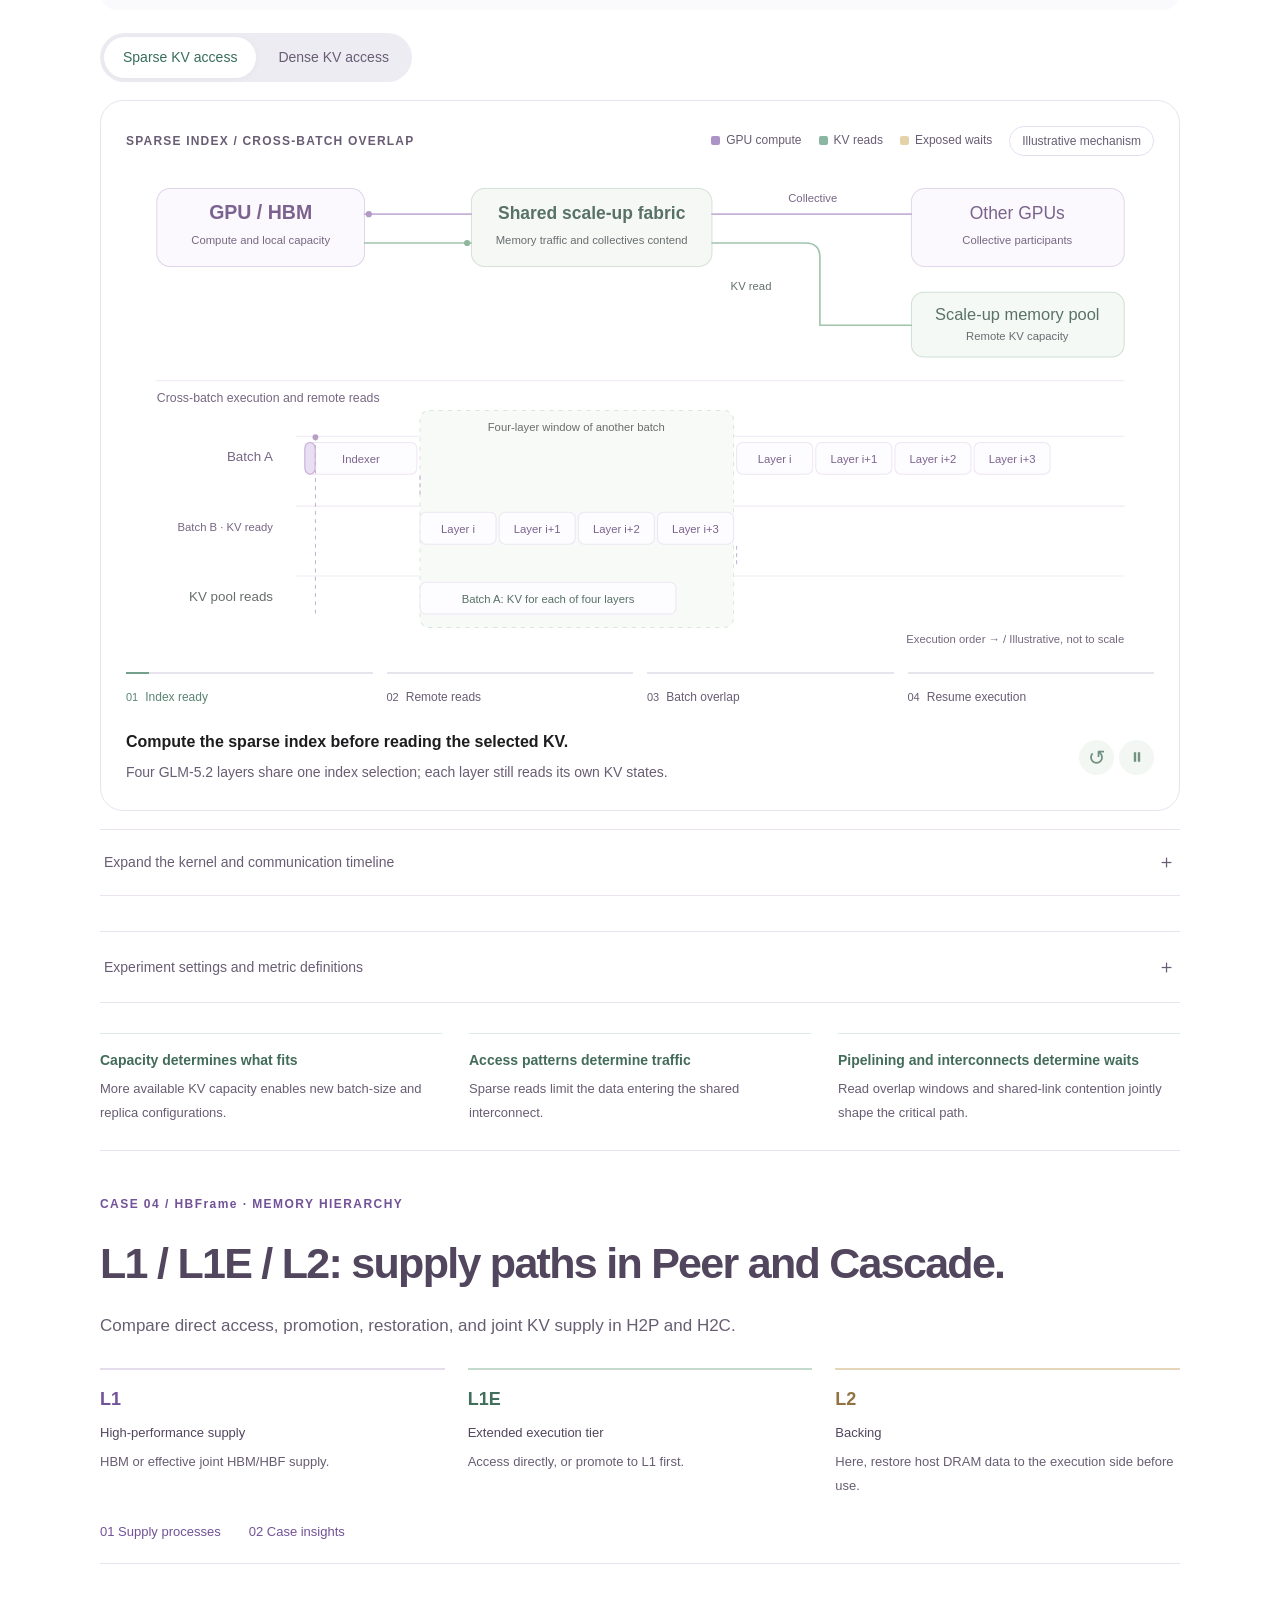
==== commit a2673518: "Simplify case displays, typeset formulas and shorten HBFrame text" ====
--- a/index.html
+++ b/index.html
@@ -10,21 +10,21 @@
   <link rel="stylesheet" href="styles.css">
   <link rel="stylesheet" href="case-studies.css">
   <link rel="stylesheet" href="prefill-slo.css?v=20261111-slo-zero">
-  <link rel="stylesheet" href="cache-revenue.css?v=20261112-cache">
-  <link rel="stylesheet" href="hbframe-tier.css?v=20261112-controls">
+  <link rel="stylesheet" href="cache-revenue.css?v=20261112-cleanup">
+  <link rel="stylesheet" href="hbframe-tier.css?v=20261112-cleanup">
   <link rel="stylesheet" href="readability.css?v=20261111-title-descenders">
-  <script defer src="data/i18n.js?v=20261112-cache"></script>
+  <script defer src="data/i18n.js?v=20261112-cleanup"></script>
   <script defer src="data/prefill-slo.js?v=20261111-slo"></script>
   <script defer src="data/cache-revenue.js?v=20261112-cache"></script>
   <script defer src="data/hbframe-tier.js?v=20261111-hbframe"></script>
-  <script defer src="data/cases.js?v=20261112-cache"></script>
+  <script defer src="data/cases.js?v=20261112-cleanup"></script>
   <script defer src="scripts/timeline.js"></script>
   <script defer src="scripts/figures.js?v=20261111-fonts"></script>
   <script defer src="scripts/case-studies.js?v=20261111-fonts"></script>
-  <script defer src="scripts/prefill-slo-case.js?v=20261111-slo-zero"></script>
-  <script defer src="scripts/cache-revenue-case.js?v=20261112-cache"></script>
-  <script defer src="scripts/hbframe-tier-case.js?v=20261111-hbframe"></script>
-  <script defer src="scripts/app.js?v=20261112-cache"></script>
+  <script defer src="scripts/prefill-slo-case.js?v=20261112-cleanup"></script>
+  <script defer src="scripts/cache-revenue-case.js?v=20261112-cleanup"></script>
+  <script defer src="scripts/hbframe-tier-case.js?v=20261112-cleanup"></script>
+  <script defer src="scripts/app.js?v=20261112-cleanup"></script>
 </head>
 <body>
   <a class="skip-link" href="#background">Skip to background</a>
--- a/cache-revenue.css
+++ b/cache-revenue.css
@@ -9,9 +9,7 @@
 .cr-section-heading>p{font-size:14px;line-height:1.85;color:var(--muted);max-width:360px}
 .cr-figure{margin:0;padding:22px;border:1px solid #e4daed;border-radius:20px;background:#fff;min-width:0}
 .cr-toolbar{display:flex;justify-content:space-between;gap:14px;align-items:center;flex-wrap:wrap}
-.cr-scale{display:flex;gap:5px;padding:4px;border:1px solid #e9e0f0;border-radius:13px;background:#f7f3fa;max-width:100%;flex-wrap:wrap}
-.cr-scale button{padding:8px 13px;border:0;border-radius:9px;font-size:13px;line-height:1.5;color:#685d74;background:transparent}
-.cr-scale button[aria-pressed=true]{background:#fff;color:#654582;font-weight:550;box-shadow:0 2px 8px #6042770b}
+.cr-normalized-label{font-size:13px;line-height:1.7;color:#685d74}
 .cr-jumps{display:flex;gap:10px;align-items:center;color:#867591;font-size:13px}
 .cr-jumps button{background:#fff;border:1px solid #ddcde9;border-radius:999px;padding:8px 16px;font-size:13px;color:#695080}
 .cr-jumps button[aria-pressed=true]{background:#f5effa;border-color:#b99bce}
@@ -20,6 +18,7 @@
 .cr-legend i{height:9px;width:18px;border-radius:2px;display:inline-block;opacity:.85}
 .cr-legend small{font-size:12px;font-variant-numeric:tabular-nums}
 .cr-legend em{font-size:11px;color:#756980;font-style:normal}
+.cr-price-ref{font-size:12px;color:#654582;text-decoration:underline;text-underline-offset:3px;white-space:nowrap}
 .cr-panels{display:grid;grid-template-columns:repeat(2,minmax(0,1fr));gap:22px;min-width:0}
 .cr-panel{min-width:0;border-top:1px solid #ede5f2;padding-top:21px}
 .cr-panel-heading{display:flex;align-items:flex-start;justify-content:space-between;gap:16px;min-height:58px}
@@ -38,11 +37,12 @@
 .cr-readouts small{display:block;font-size:12px;line-height:1.7;color:#746980}
 .cr-readouts strong{display:block;font-size:19px;line-height:1.6;font-weight:550;color:#655076;margin-top:5px;font-variant-numeric:tabular-nums;overflow-wrap:anywhere}
 .cr-readouts span{font-size:12px;line-height:1.8;color:#746980}
-.cr-figure>figcaption{font-size:13px;line-height:1.9;color:#685d74;margin-top:17px}
 .cr-explanation{display:grid;grid-template-columns:1fr 1fr;gap:32px}
+.cr-explanation>div{display:flex;flex-direction:column;min-width:0}
 .cr-explanation h5{font-size:21px;line-height:1.6;font-weight:550;margin:9px 0}
 .cr-explanation p{font-size:15px;line-height:1.9;color:var(--muted)}
-.cr-explanation code{display:block;background:#faf7fc;border-left:2px solid #c3a7d8;padding:16px 18px;margin-top:20px;font-size:14px;line-height:1.8;color:#654d77;white-space:normal;overflow-wrap:anywhere}
+.cr-equation{display:flex;align-items:center;justify-content:center;min-width:0;min-height:140px;overflow-x:auto;background:#faf7fc;border-left:2px solid #c3a7d8;padding:20px 12px;margin-top:20px;color:#654d77}
+.cr-equation math{font-family:"Cambria Math","STIX Two Math","Latin Modern Math",math,serif;font-size:28px;flex-shrink:0}
 .cr-variables{font-size:13px;line-height:1.9;color:#71667c;margin-top:20px}
 .cr-peak-note{font-size:14px;line-height:1.9;color:#5d6f65;background:#f5f9f6;border-left:2px solid #bdd3c6;padding:15px 18px;margin-top:20px}
 .cr-settings{margin-top:32px;border-block:1px solid var(--border);scroll-margin-top:90px}
@@ -52,4 +52,6 @@
 .cr-settings h5{font-size:15px;font-weight:550;color:#5f4574;margin-bottom:9px}
 .cr-settings p+p{margin-top:8px}
 @media(max-width:1000px){.cr-panels{grid-template-columns:1fr;gap:22px}.cr-chart-scroll svg{max-height:410px}.cr-scroll-hint{display:block}.cr-section-heading{align-items:flex-start;flex-direction:column;gap:14px}.cr-section-heading>p{max-width:none}.cr-readouts{grid-template-columns:repeat(3,minmax(0,1fr))}.cr-readouts strong{font-size:17px}}
-@media(max-width:600px){.cache-revenue-case{padding-top:31px}.cr-header h3{font-size:29px;line-height:1.4}.cr-header>p:not(.cr-kicker){font-size:15px}.cr-nav{font-size:12px;gap:13px 18px}.cr-section{margin-top:32px}.cr-section-heading h4{font-size:24px}.cr-section-heading>p{font-size:13px}.cr-figure{padding:14px;border-radius:16px}.cr-scale button{font-size:12px;padding:8px 10px}.cr-jumps button{padding:7px 14px;font-size:12px}.cr-legend{font-size:11px;gap:7px 16px;margin:17px 0}.cr-legend small{font-size:11px}.cr-panel-heading h5{font-size:17px}.cr-delta{font-size:25px}.cr-mode-label{font-size:11px}.cr-chart-scroll svg{min-width:460px}.cr-scrubber{grid-template-columns:1fr;gap:8px;font-size:12px}.cr-readouts{grid-template-columns:1fr;gap:15px}.cr-readouts strong{font-size:20px}.cr-readouts small,.cr-readouts span{font-size:12px}.cr-figure>figcaption{font-size:12px}.cr-explanation{grid-template-columns:1fr;gap:24px}.cr-explanation h5{font-size:19px}.cr-explanation p{font-size:14px}.cr-explanation code{font-size:13px}.cr-variables{font-size:12px}.cr-peak-note{font-size:13px}.cr-settings-body{grid-template-columns:1fr;font-size:13px;gap:22px}}
+@media(max-width:600px){.cache-revenue-case{padding-top:31px}.cr-header h3{font-size:29px;line-height:1.4}.cr-header>p:not(.cr-kicker){font-size:15px}.cr-nav{font-size:12px;gap:13px 18px}.cr-section{margin-top:32px}.cr-section-heading h4{font-size:24px}.cr-section-heading>p{font-size:13px}.cr-figure{padding:14px;border-radius:16px}.cr-jumps button{padding:7px 14px;font-size:12px}.cr-legend{font-size:11px;gap:7px 16px;margin:17px 0}.cr-legend small{font-size:11px}.cr-panel-heading h5{font-size:17px}.cr-delta{font-size:25px}.cr-mode-label{font-size:11px}.cr-chart-scroll svg{min-width:460px}.cr-scrubber{grid-template-columns:1fr;gap:8px;font-size:12px}.cr-readouts{grid-template-columns:1fr;gap:15px}.cr-readouts strong{font-size:20px}.cr-readouts small,.cr-readouts span{font-size:12px}.cr-explanation{grid-template-columns:1fr;gap:24px}.cr-explanation h5{font-size:19px}.cr-explanation p{font-size:14px}.cr-variables{font-size:12px}.cr-peak-note{font-size:13px}.cr-settings-body{grid-template-columns:1fr;font-size:13px;gap:22px}}
+
+@media(max-width:600px){.cr-equation{min-height:130px;padding:18px 10px}.cr-equation math{font-size:25px}}
--- a/hbframe-tier.css
+++ b/hbframe-tier.css
@@ -187,7 +187,7 @@
 .hbframe-case .definition span{font-size:13px;line-height:1.8;display:block;margin:7px 0 0}
 .hbframe-case .definition p{font-size:13px;line-height:1.8}
 .hbframe-case .hb-nav{display:flex;gap:20px 28px;flex-wrap:wrap;padding:0 0 20px;margin-bottom:34px;border-bottom:1px solid var(--border);font-size:13px;line-height:1.7}
-.hbframe-case #case-hbframe-tier-processes,.hbframe-case #case-hbframe-tier-notes,.hbframe-case #case-hbframe-tier-settings{scroll-margin-top:90px}
+.hbframe-case #case-hbframe-tier-processes,.hbframe-case #case-hbframe-tier-notes{scroll-margin-top:90px}
 .hbframe-case .scenario-heading h4{font-size:27px;font-weight:550;line-height:1.4;letter-spacing:-.035em}
 .hbframe-case .scenario-heading span{font-size:12px;line-height:1.8}
 .hbframe-case .scenario-tabs{margin-top:20px;gap:5px}
@@ -206,6 +206,7 @@
 .hbframe-case .stages small{font-size:11px}
 .hbframe-case .caption h5{font-size:18px;line-height:1.65;font-weight:550;margin:0 0 7px}
 .hbframe-case .caption p{font-size:14px;line-height:1.85;max-width:900px}
+.hbframe-case .case-figure>.caption{min-height:0;margin:16px 0}
 .hbframe-case .counter{font-size:12px}
 .hbframe-case .pair-grid{gap:20px}
 .hbframe-case .topology-panel{padding:18px 12px;background:#fff}
@@ -224,7 +225,7 @@
 .hbframe-case .panel-gate strong{max-width:100%}
 .hbframe-case .timeline-title{font-size:12px;line-height:1.8}
 .hbframe-case .playback-note{font-size:13px;line-height:1.9;margin-top:18px}
-.hbframe-case .interpretation{gap:28px;margin-top:24px}
+.hbframe-case .interpretation{grid-template-columns:1fr;gap:0;margin-top:20px}
 .hbframe-case .interpretation h4{font-size:18px;line-height:1.7;font-weight:550;margin-bottom:9px}
 .hbframe-case .interpretation p{font-size:14px;line-height:1.9}
 .hbframe-case .details{margin-top:30px}
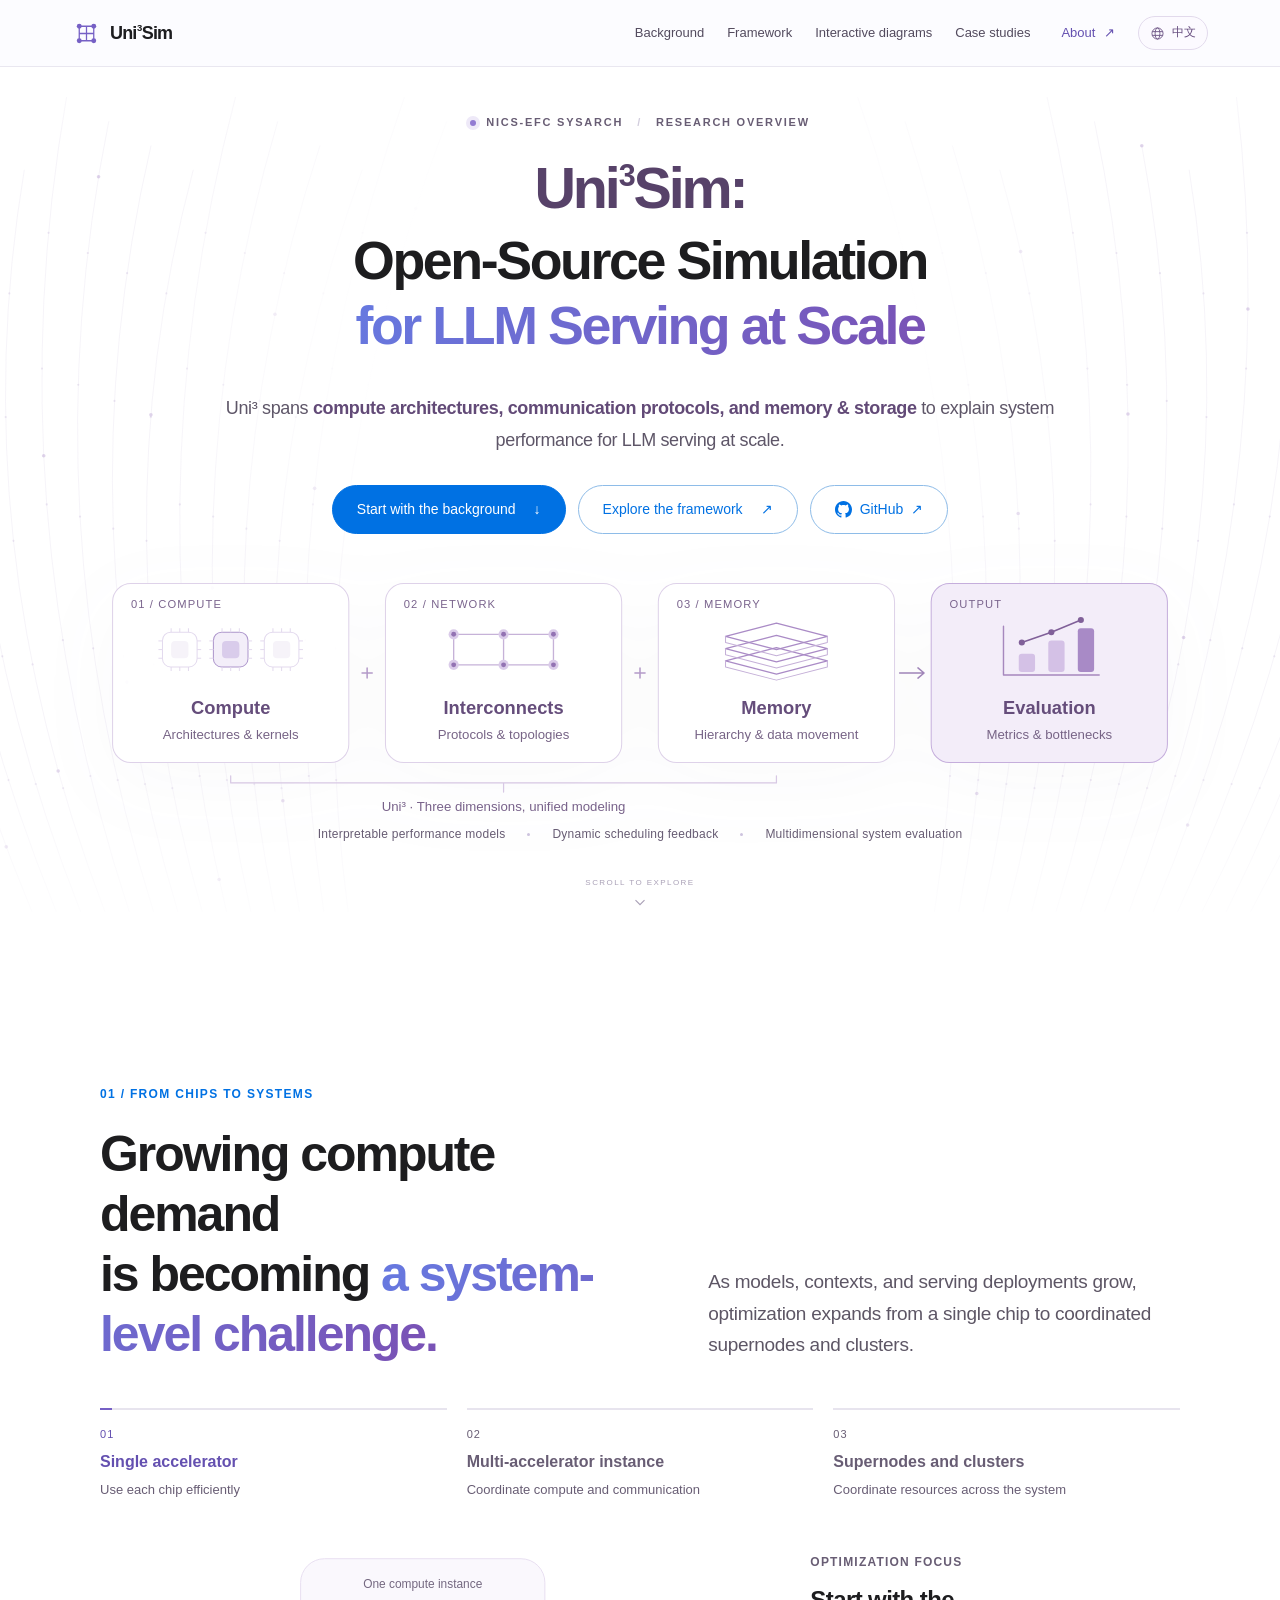
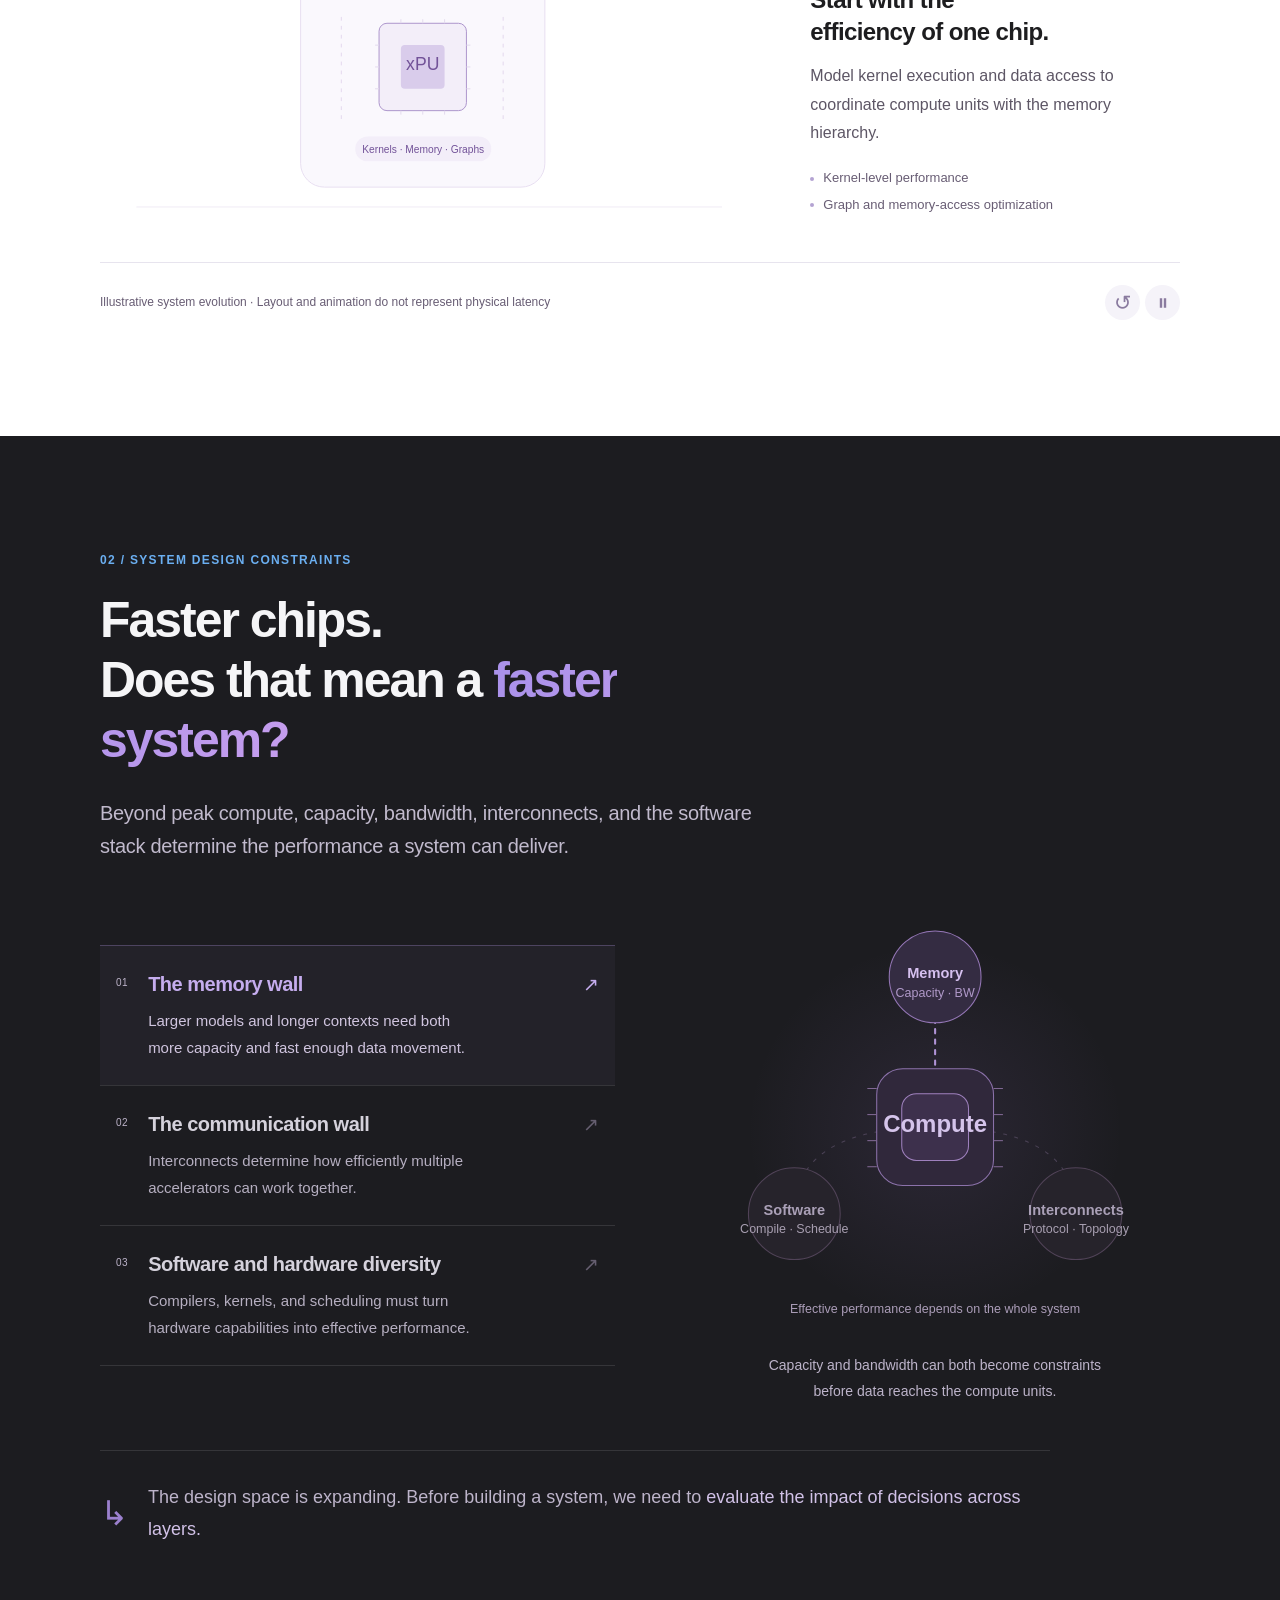
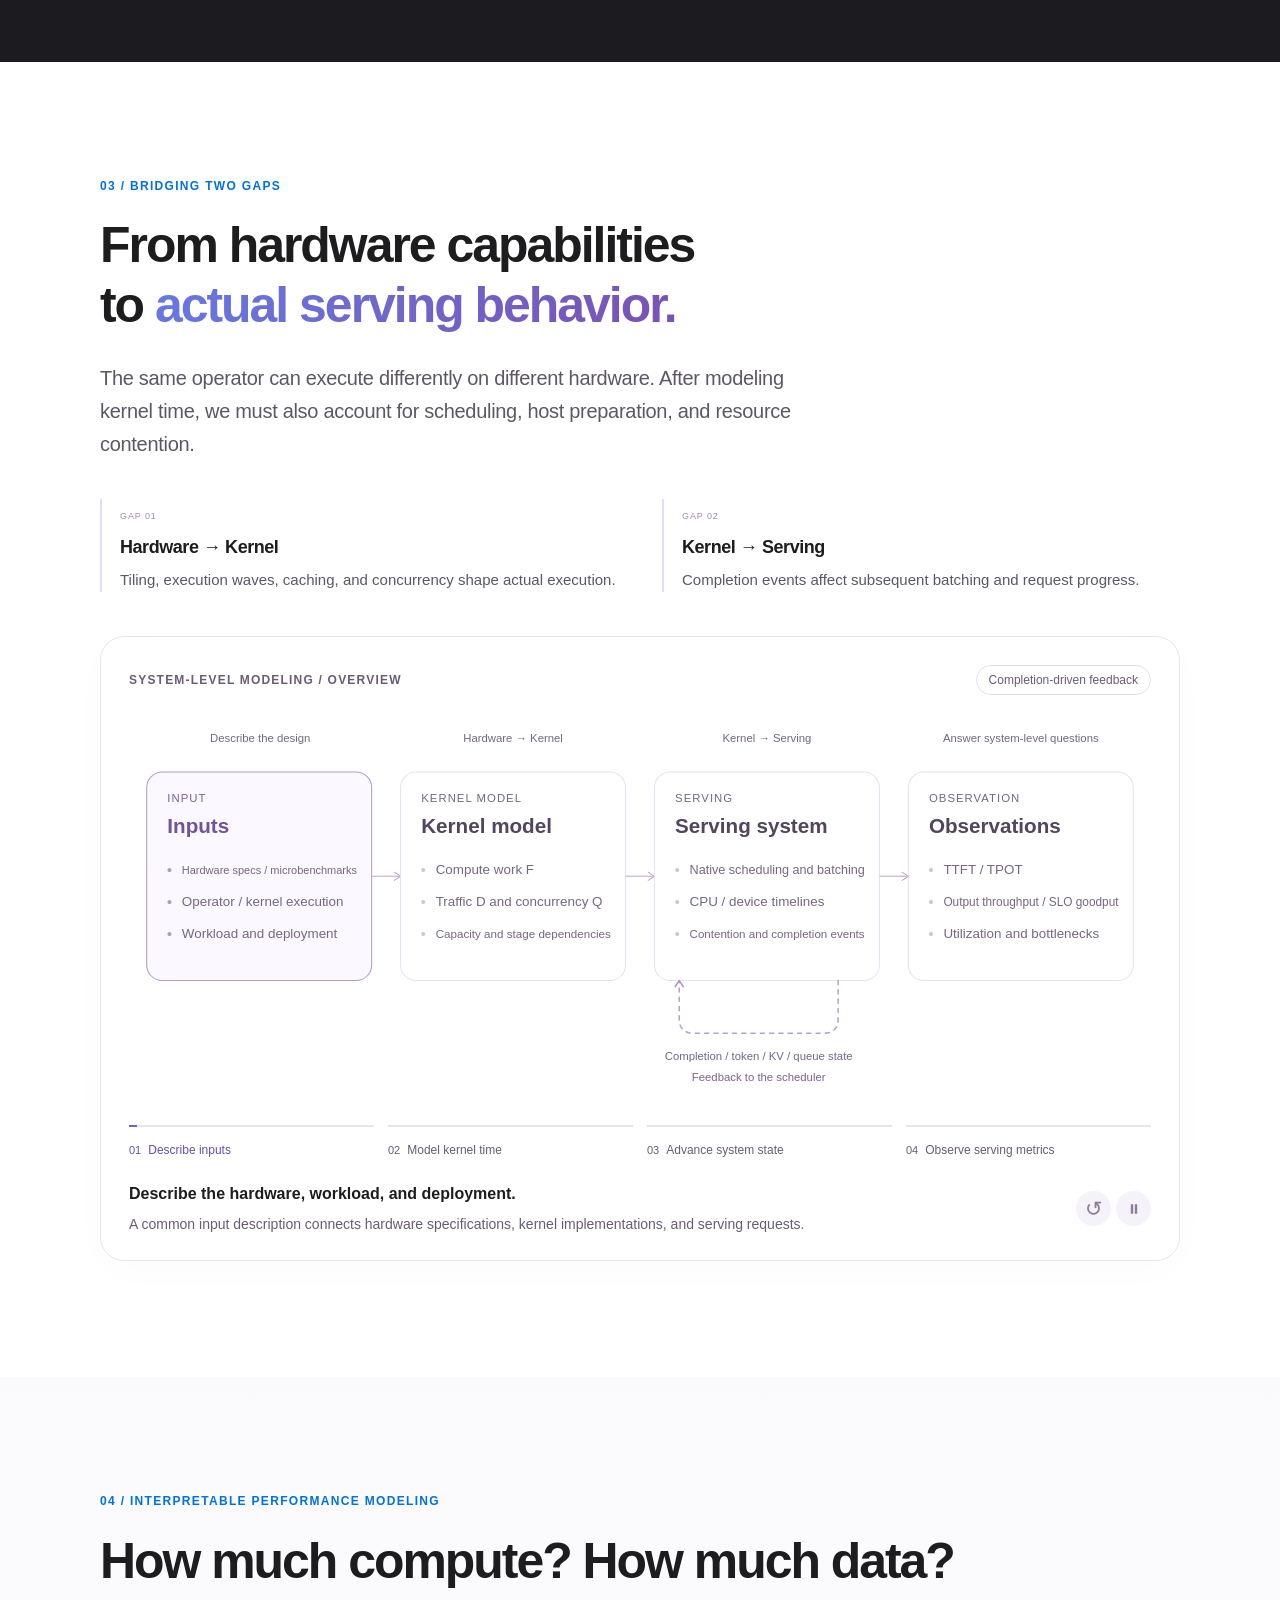
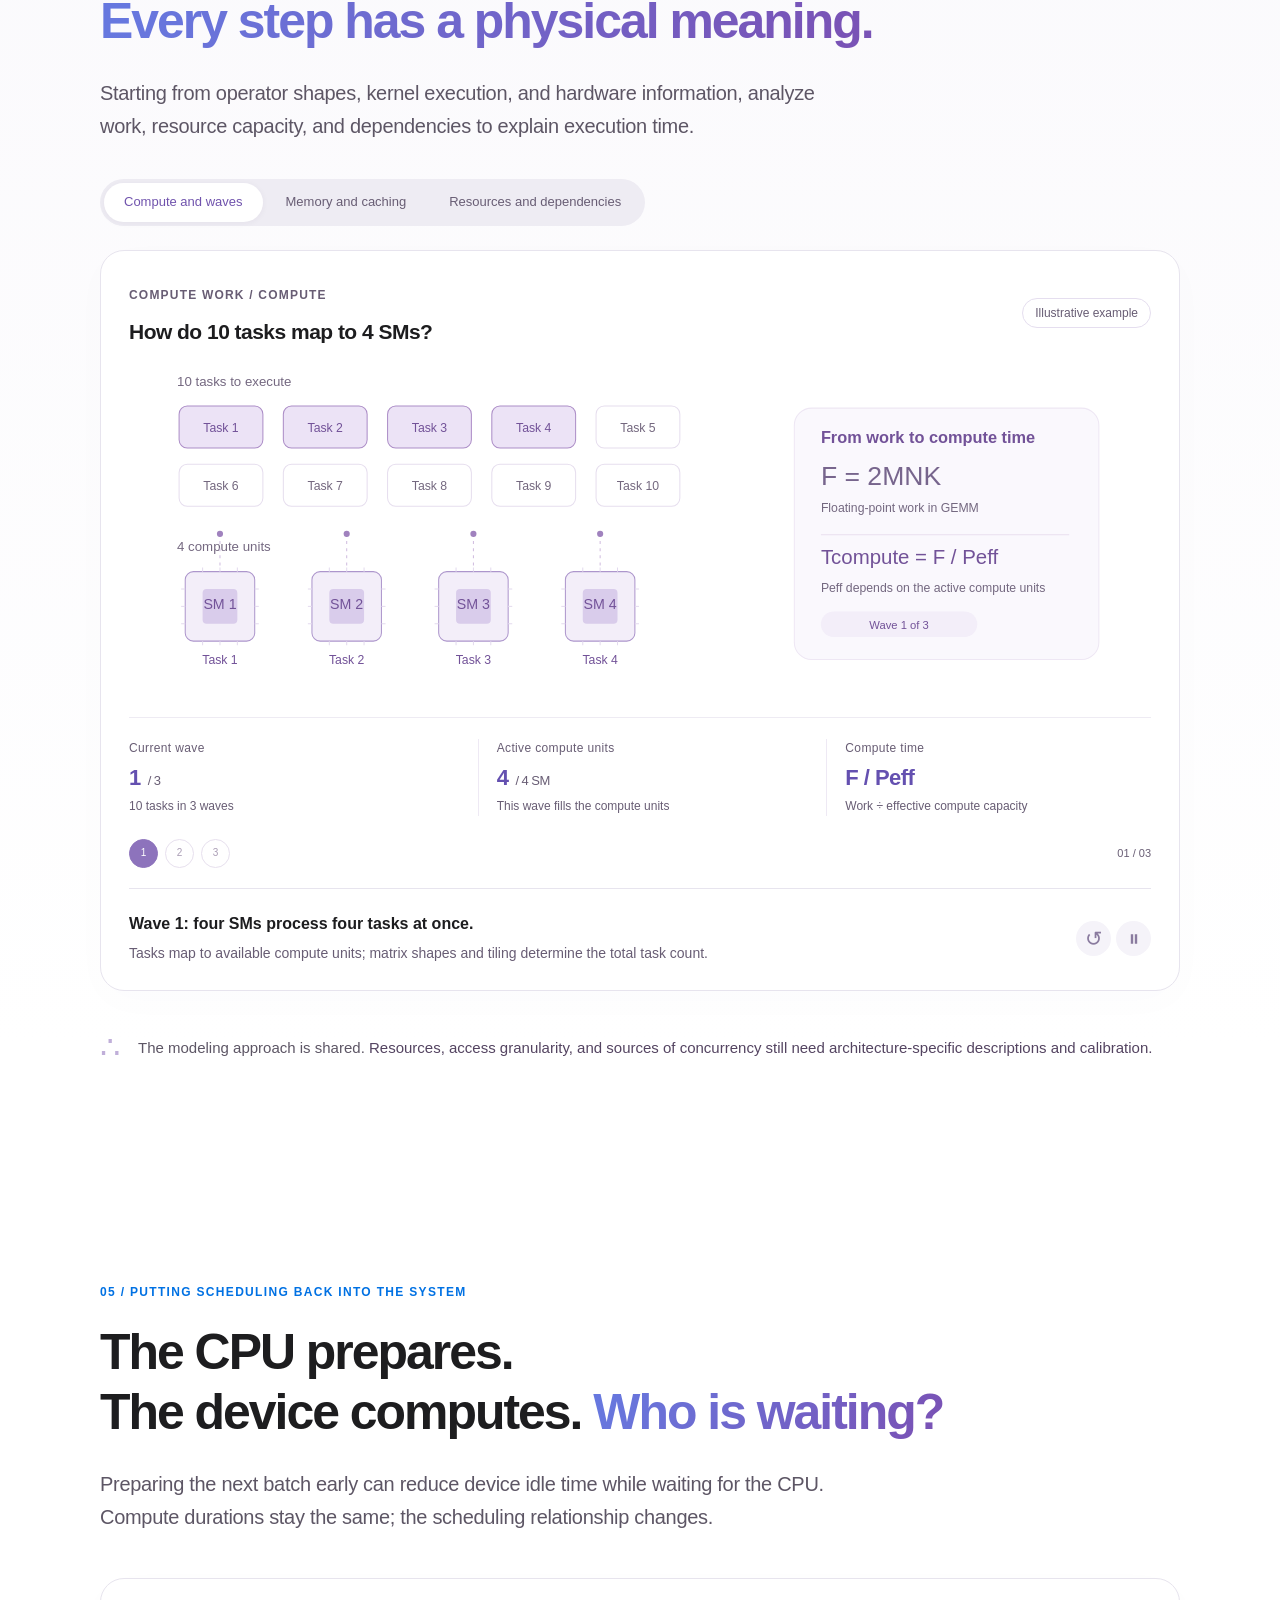
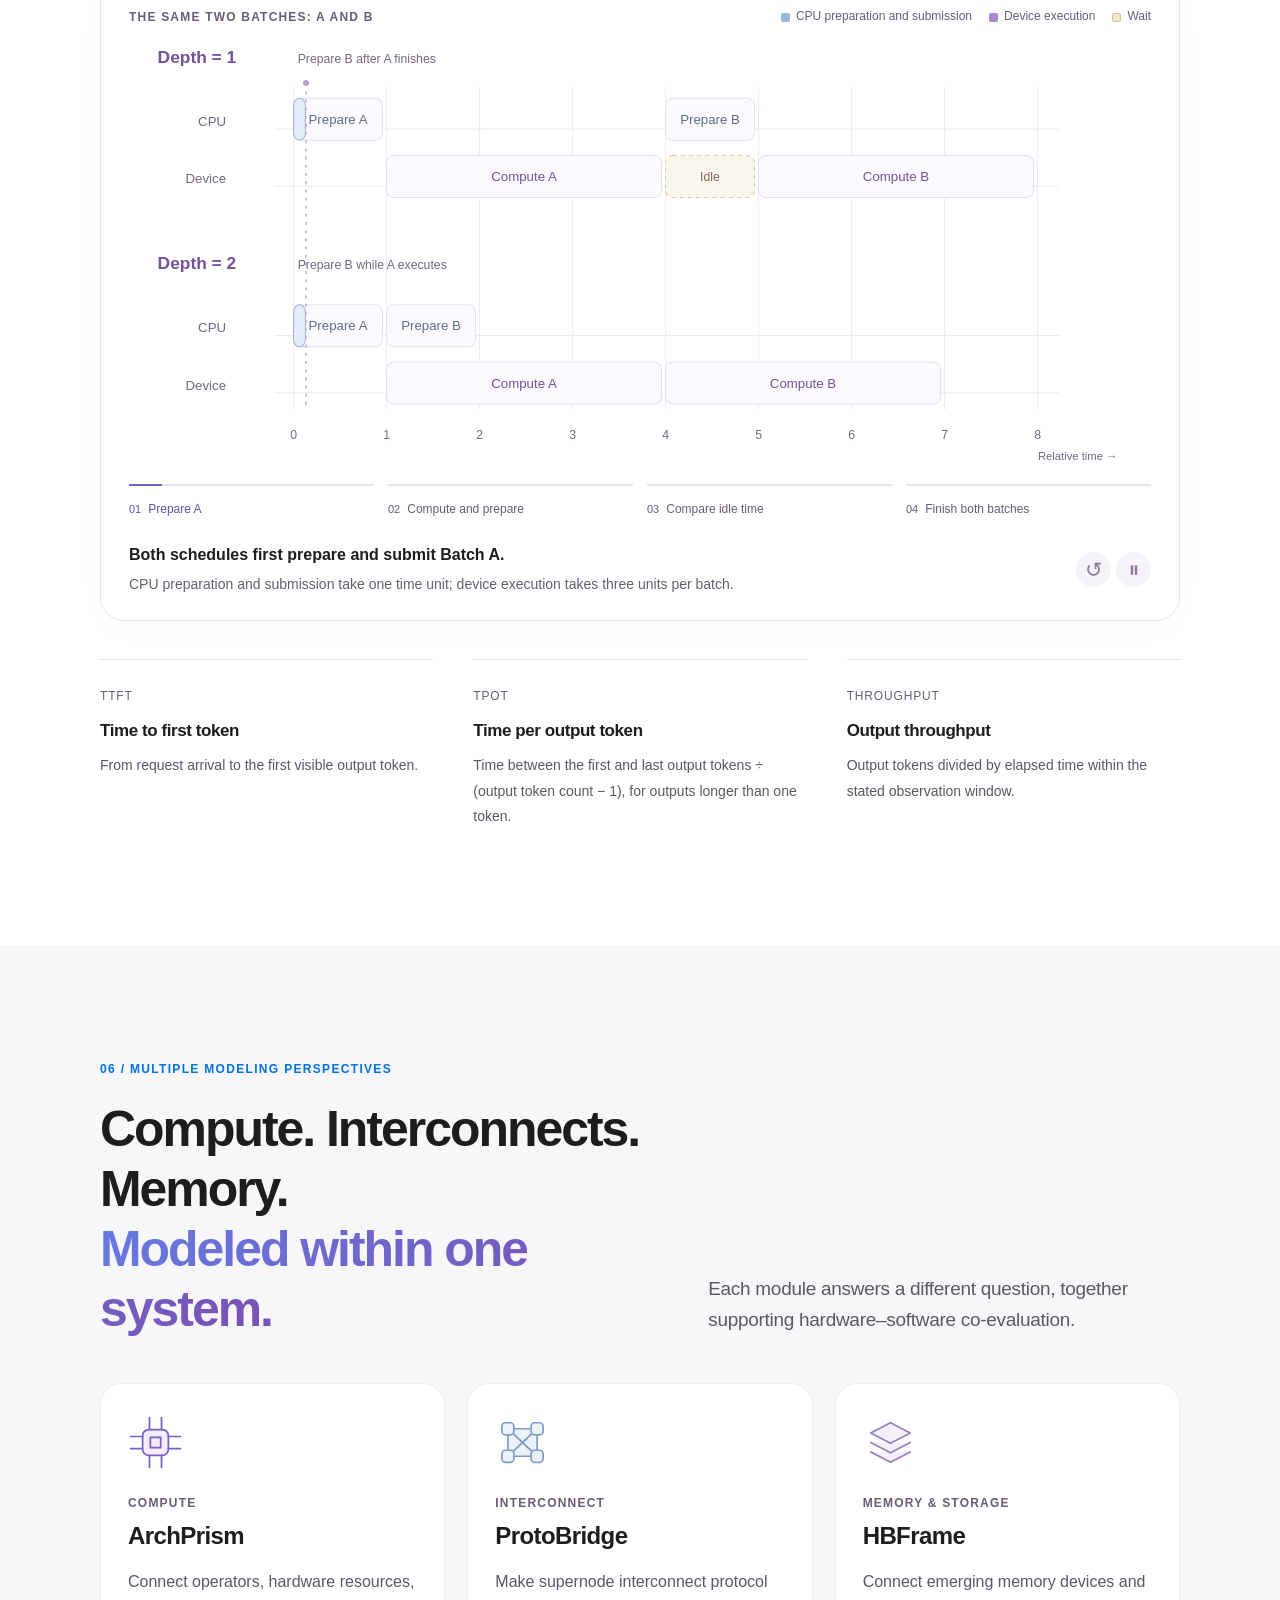
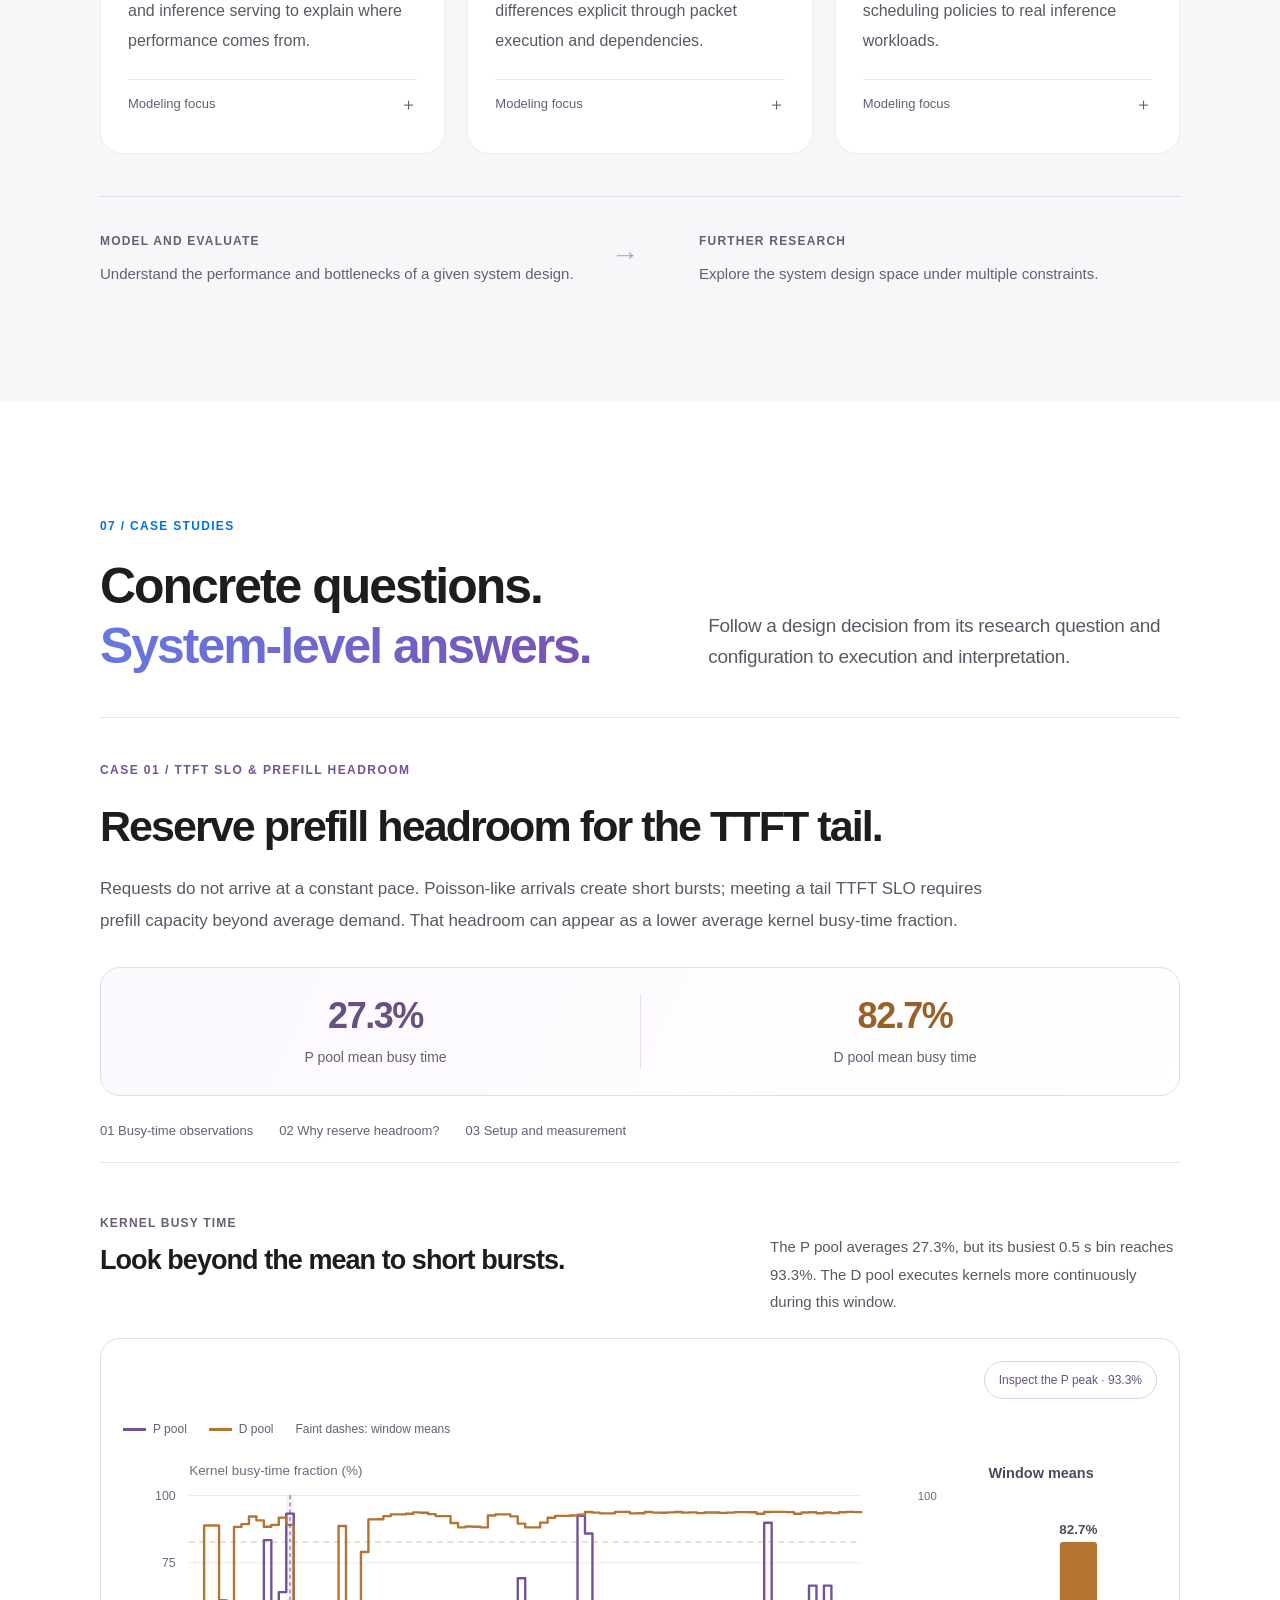
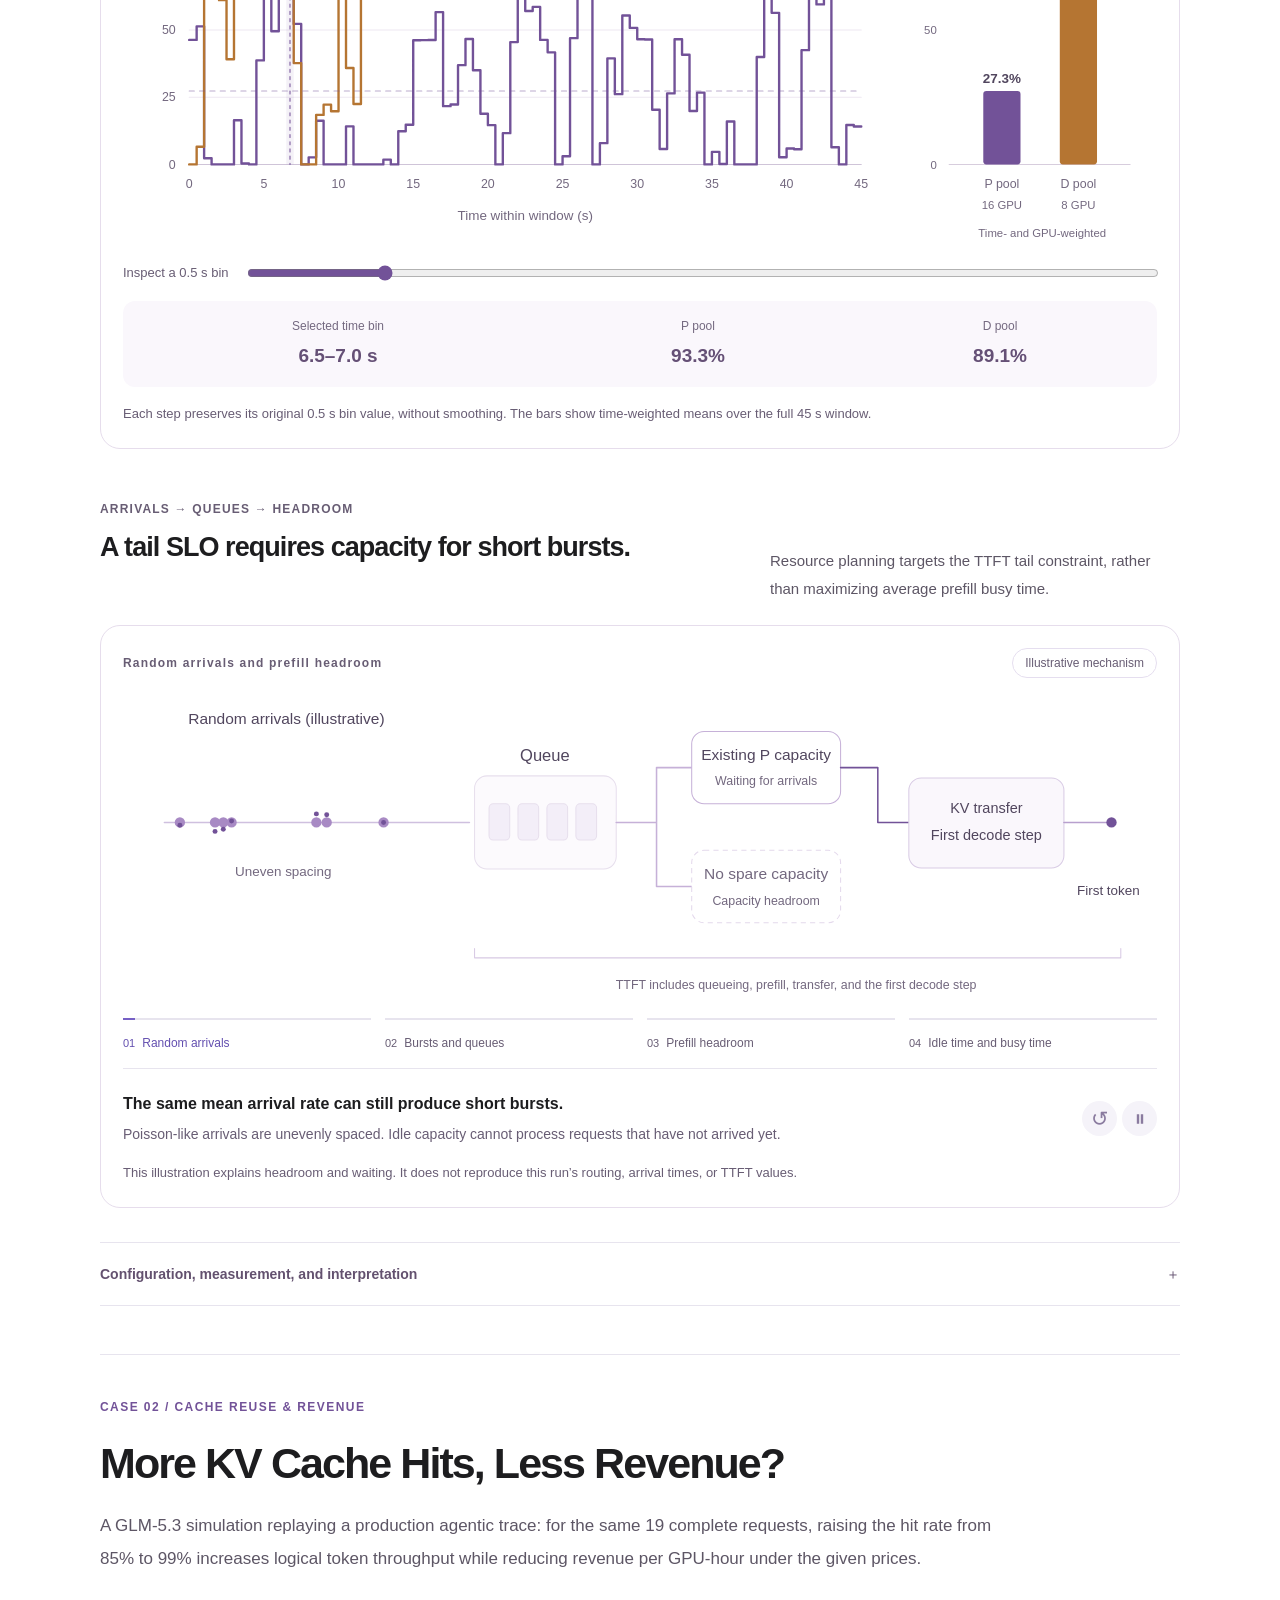
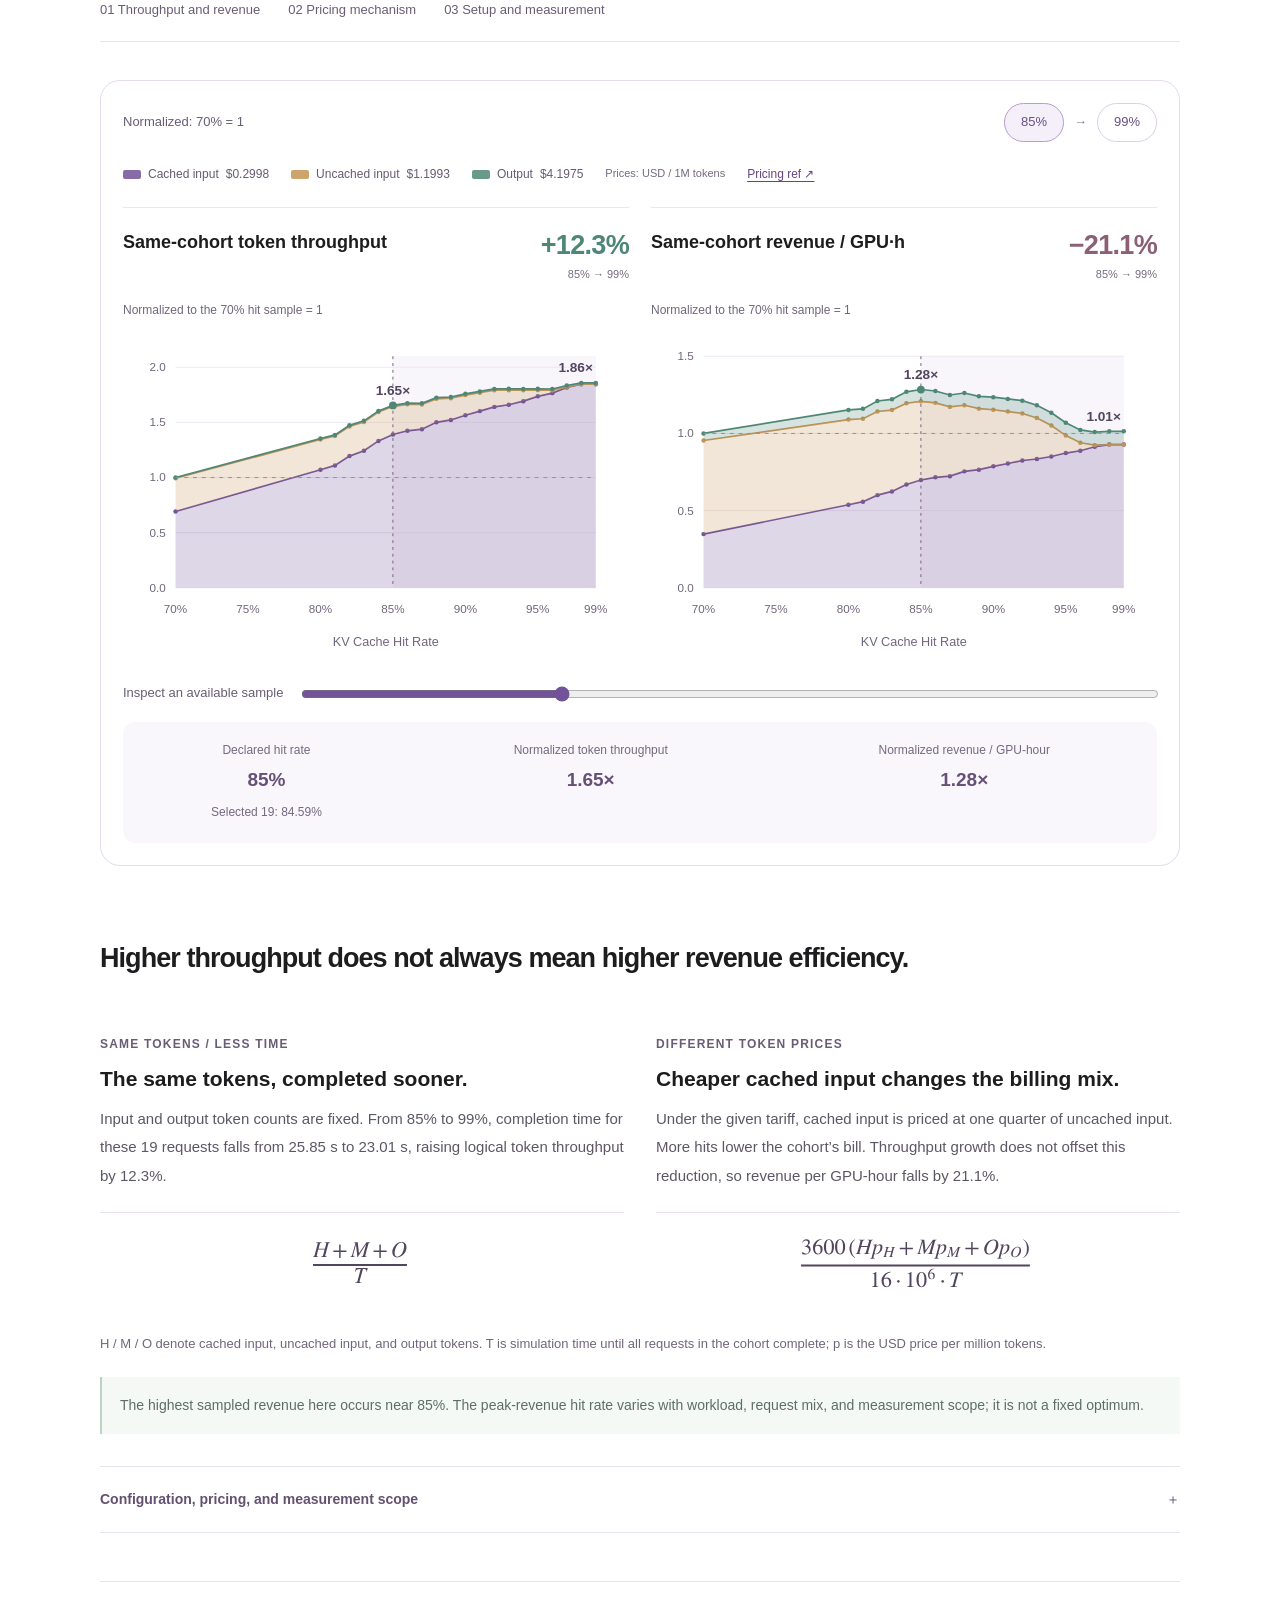
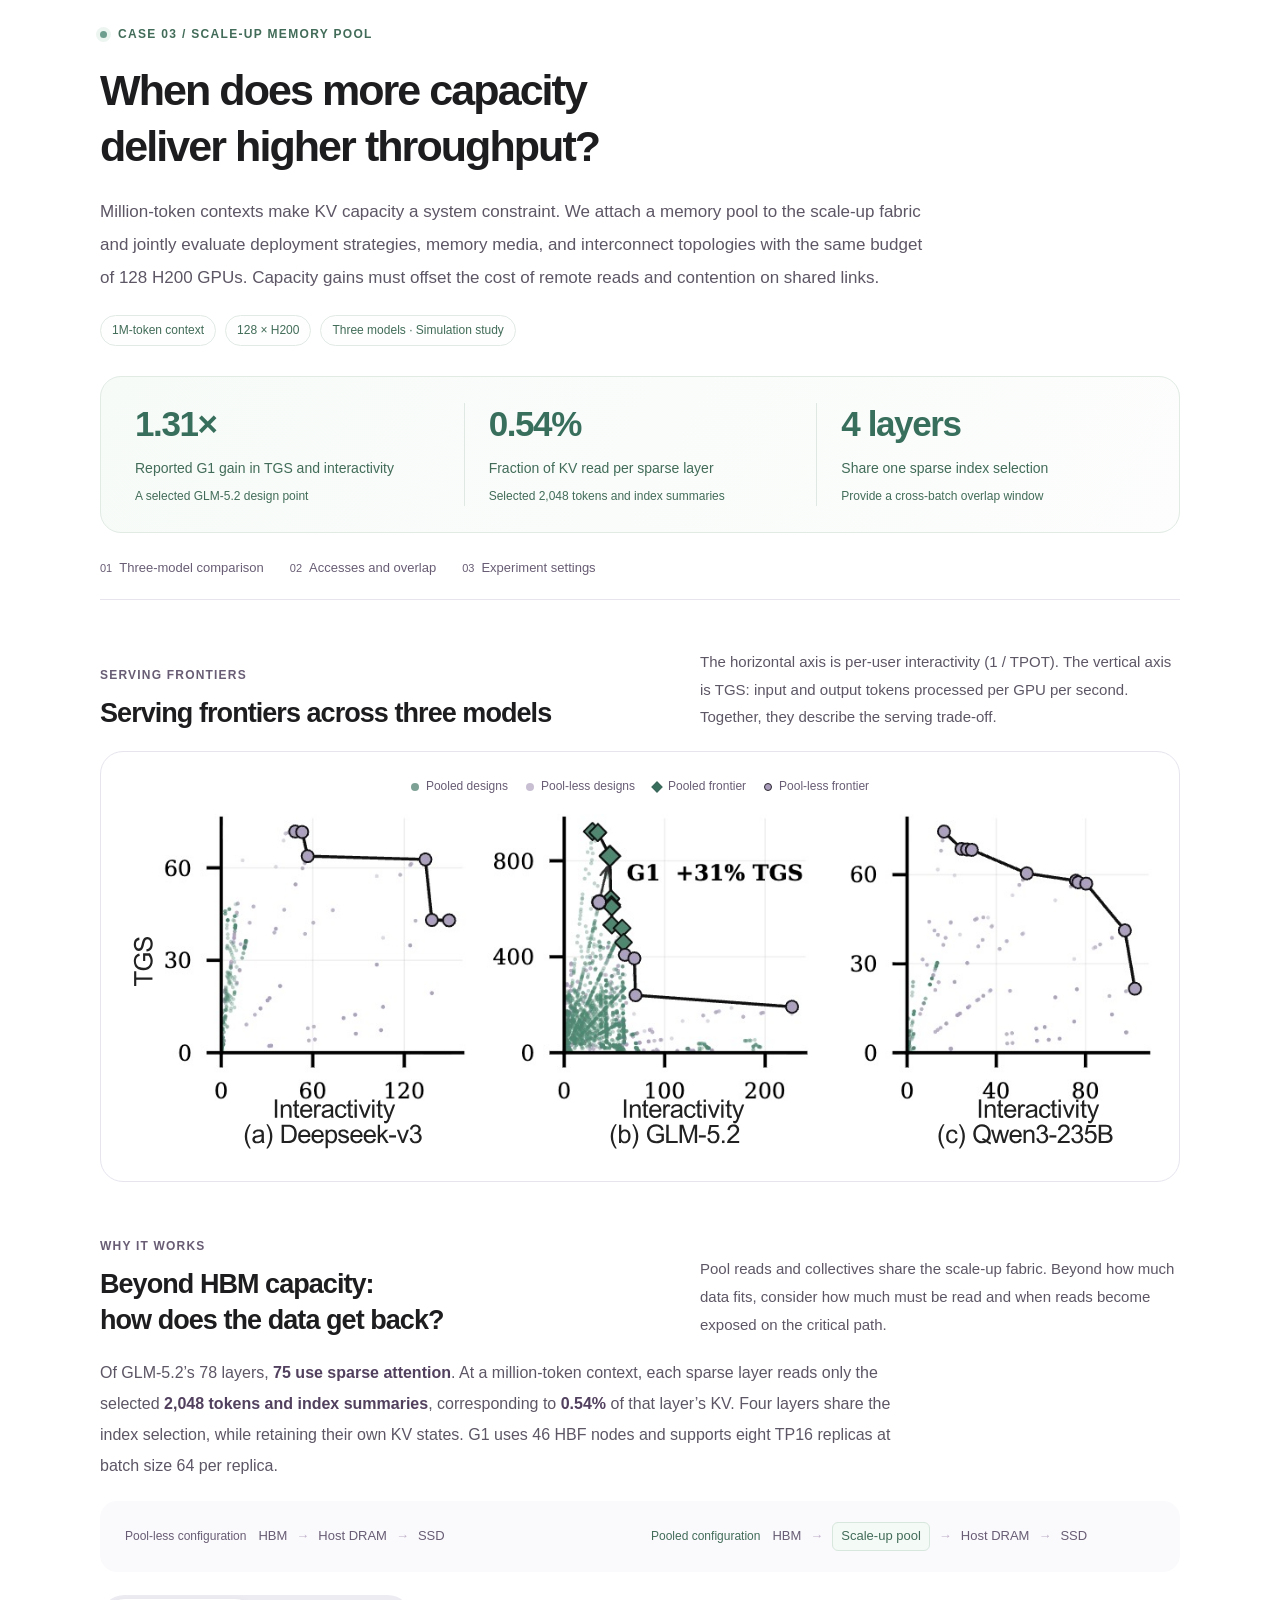
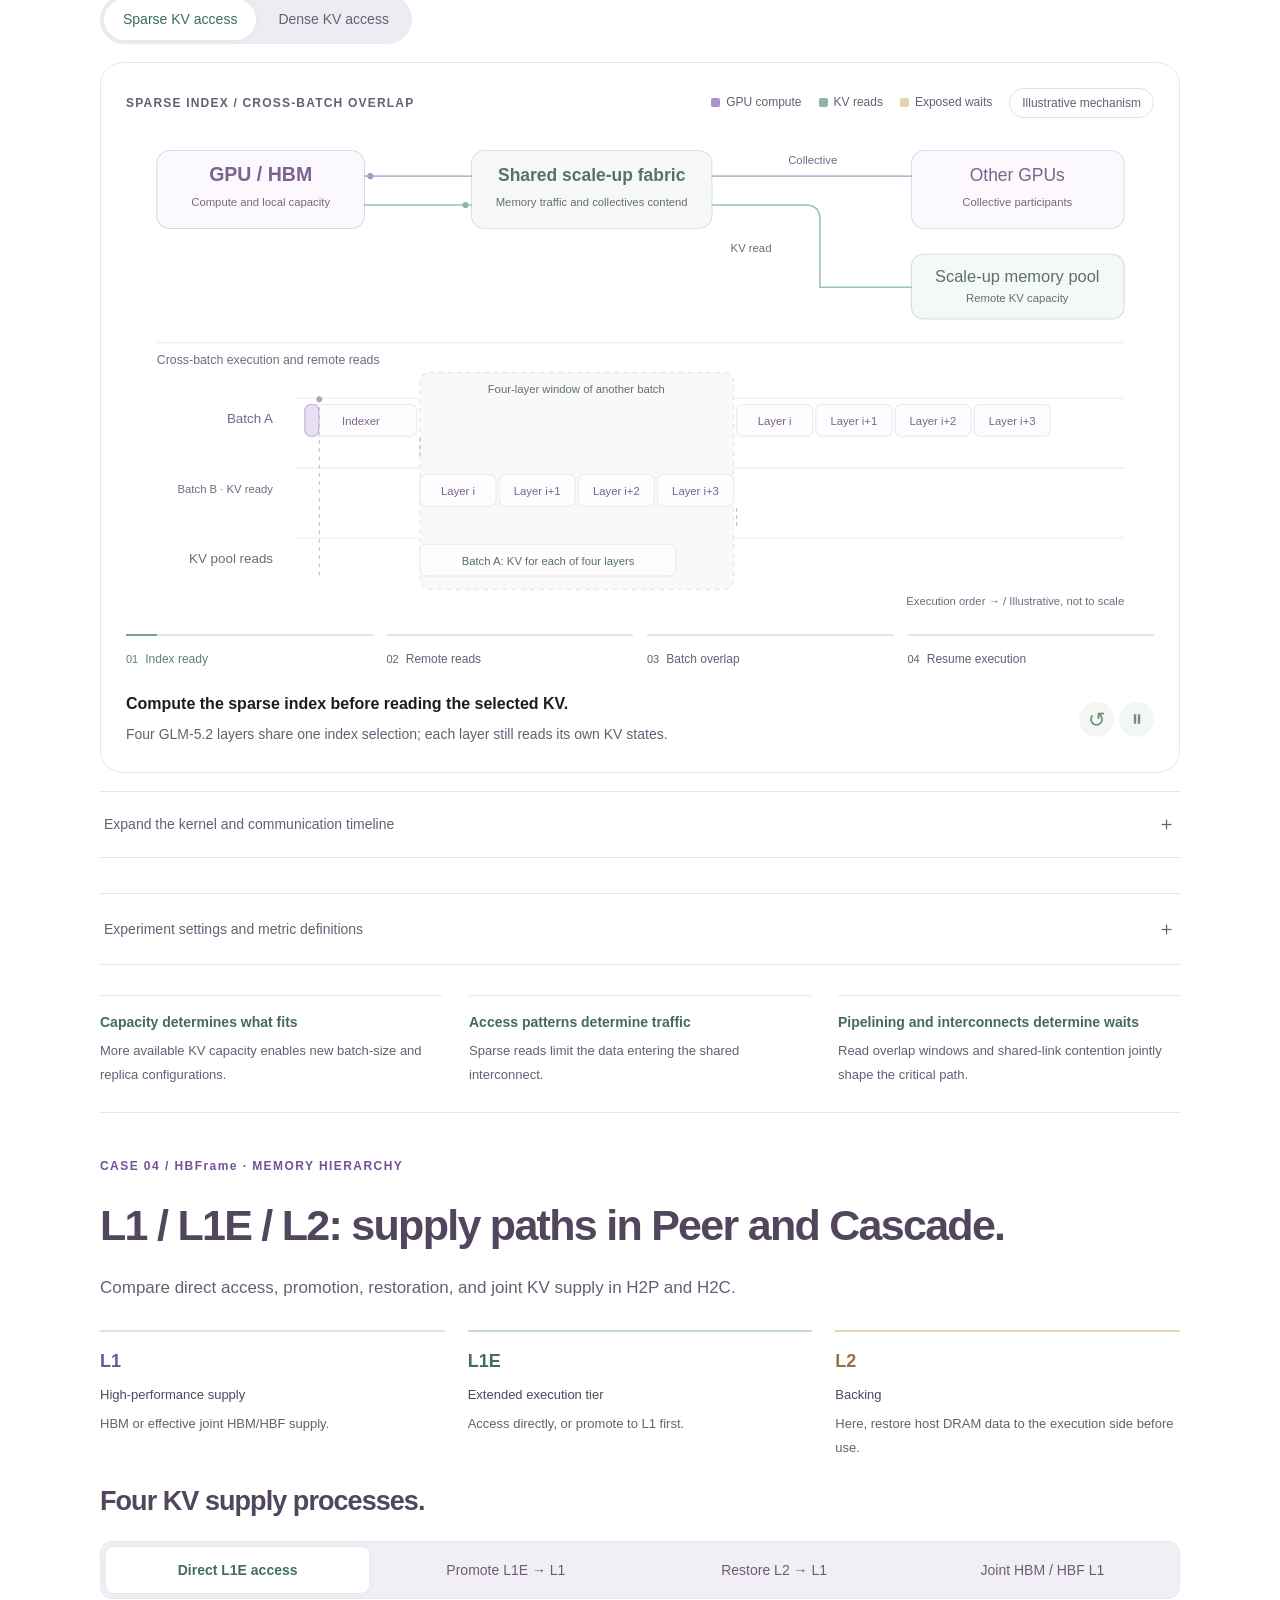
==== commit f80ec46c: "Refine formula typography and remove repeated HBFrame takeaway" ====
--- a/index.html
+++ b/index.html
@@ -10,8 +10,8 @@
   <link rel="stylesheet" href="styles.css">
   <link rel="stylesheet" href="case-studies.css">
   <link rel="stylesheet" href="prefill-slo.css?v=20261111-slo-zero">
-  <link rel="stylesheet" href="cache-revenue.css?v=20261112-cleanup">
-  <link rel="stylesheet" href="hbframe-tier.css?v=20261112-cleanup">
+  <link rel="stylesheet" href="cache-revenue.css?v=20261112-formulas">
+  <link rel="stylesheet" href="hbframe-tier.css?v=20261112-formulas">
   <link rel="stylesheet" href="readability.css?v=20261111-title-descenders">
   <script defer src="data/i18n.js?v=20261112-cleanup"></script>
   <script defer src="data/prefill-slo.js?v=20261111-slo"></script>
@@ -22,8 +22,8 @@
   <script defer src="scripts/figures.js?v=20261111-fonts"></script>
   <script defer src="scripts/case-studies.js?v=20261111-fonts"></script>
   <script defer src="scripts/prefill-slo-case.js?v=20261112-cleanup"></script>
-  <script defer src="scripts/cache-revenue-case.js?v=20261112-cleanup"></script>
-  <script defer src="scripts/hbframe-tier-case.js?v=20261112-cleanup"></script>
+  <script defer src="scripts/cache-revenue-case.js?v=20261112-formulas"></script>
+  <script defer src="scripts/hbframe-tier-case.js?v=20261112-formulas"></script>
   <script defer src="scripts/app.js?v=20261112-cleanup"></script>
 </head>
 <body>
--- a/cache-revenue.css
+++ b/cache-revenue.css
@@ -41,8 +41,9 @@
 .cr-explanation>div{display:flex;flex-direction:column;min-width:0}
 .cr-explanation h5{font-size:21px;line-height:1.6;font-weight:550;margin:9px 0}
 .cr-explanation p{font-size:15px;line-height:1.9;color:var(--muted)}
-.cr-equation{display:flex;align-items:center;justify-content:center;min-width:0;min-height:140px;overflow-x:auto;background:#faf7fc;border-left:2px solid #c3a7d8;padding:20px 12px;margin-top:20px;color:#654d77}
-.cr-equation math{font-family:"Cambria Math","STIX Two Math","Latin Modern Math",math,serif;font-size:28px;flex-shrink:0}
+.cr-explanation>div>p{margin-bottom:22px}
+.cr-equation{display:flex;align-items:center;justify-content:center;min-width:0;min-height:100px;border-top:1px solid #e9e1ed;padding:18px 10px;margin-top:auto}
+.cr-equation img{display:block;width:auto;max-width:100%;height:auto}
 .cr-variables{font-size:13px;line-height:1.9;color:#71667c;margin-top:20px}
 .cr-peak-note{font-size:14px;line-height:1.9;color:#5d6f65;background:#f5f9f6;border-left:2px solid #bdd3c6;padding:15px 18px;margin-top:20px}
 .cr-settings{margin-top:32px;border-block:1px solid var(--border);scroll-margin-top:90px}
@@ -54,4 +55,4 @@
 @media(max-width:1000px){.cr-panels{grid-template-columns:1fr;gap:22px}.cr-chart-scroll svg{max-height:410px}.cr-scroll-hint{display:block}.cr-section-heading{align-items:flex-start;flex-direction:column;gap:14px}.cr-section-heading>p{max-width:none}.cr-readouts{grid-template-columns:repeat(3,minmax(0,1fr))}.cr-readouts strong{font-size:17px}}
 @media(max-width:600px){.cache-revenue-case{padding-top:31px}.cr-header h3{font-size:29px;line-height:1.4}.cr-header>p:not(.cr-kicker){font-size:15px}.cr-nav{font-size:12px;gap:13px 18px}.cr-section{margin-top:32px}.cr-section-heading h4{font-size:24px}.cr-section-heading>p{font-size:13px}.cr-figure{padding:14px;border-radius:16px}.cr-jumps button{padding:7px 14px;font-size:12px}.cr-legend{font-size:11px;gap:7px 16px;margin:17px 0}.cr-legend small{font-size:11px}.cr-panel-heading h5{font-size:17px}.cr-delta{font-size:25px}.cr-mode-label{font-size:11px}.cr-chart-scroll svg{min-width:460px}.cr-scrubber{grid-template-columns:1fr;gap:8px;font-size:12px}.cr-readouts{grid-template-columns:1fr;gap:15px}.cr-readouts strong{font-size:20px}.cr-readouts small,.cr-readouts span{font-size:12px}.cr-explanation{grid-template-columns:1fr;gap:24px}.cr-explanation h5{font-size:19px}.cr-explanation p{font-size:14px}.cr-variables{font-size:12px}.cr-peak-note{font-size:13px}.cr-settings-body{grid-template-columns:1fr;font-size:13px;gap:22px}}
 
-@media(max-width:600px){.cr-equation{min-height:130px;padding:18px 10px}.cr-equation math{font-size:25px}}
+@media(max-width:600px){.cr-equation{min-height:94px;padding:16px 0}}
--- a/hbframe-tier.css
+++ b/hbframe-tier.css
@@ -186,8 +186,7 @@
 .hbframe-case .definition b{font-size:18px}
 .hbframe-case .definition span{font-size:13px;line-height:1.8;display:block;margin:7px 0 0}
 .hbframe-case .definition p{font-size:13px;line-height:1.8}
-.hbframe-case .hb-nav{display:flex;gap:20px 28px;flex-wrap:wrap;padding:0 0 20px;margin-bottom:34px;border-bottom:1px solid var(--border);font-size:13px;line-height:1.7}
-.hbframe-case #case-hbframe-tier-processes,.hbframe-case #case-hbframe-tier-notes{scroll-margin-top:90px}
+.hbframe-case #case-hbframe-tier-processes{scroll-margin-top:90px}
 .hbframe-case .scenario-heading h4{font-size:27px;font-weight:550;line-height:1.4;letter-spacing:-.035em}
 .hbframe-case .scenario-heading span{font-size:12px;line-height:1.8}
 .hbframe-case .scenario-tabs{margin-top:20px;gap:5px}
@@ -225,9 +224,7 @@
 .hbframe-case .panel-gate strong{max-width:100%}
 .hbframe-case .timeline-title{font-size:12px;line-height:1.8}
 .hbframe-case .playback-note{font-size:13px;line-height:1.9;margin-top:18px}
-.hbframe-case .interpretation{grid-template-columns:1fr;gap:0;margin-top:20px}
-.hbframe-case .interpretation h4{font-size:18px;line-height:1.7;font-weight:550;margin-bottom:9px}
-.hbframe-case .interpretation p{font-size:14px;line-height:1.9}
+
 .hbframe-case .details{margin-top:30px}
 .hbframe-case .details summary{font-size:14px;line-height:1.8;padding:20px 0}
 .hbframe-case .settings p{font-size:14px;line-height:1.9}
@@ -236,10 +233,10 @@
 @media(max-width:1100px){.hbframe-case .pair-grid{grid-template-columns:1fr}.hbframe-case .scenario-heading{align-items:flex-start;flex-direction:column;gap:10px}.hbframe-case .playback{flex-wrap:wrap}.hbframe-case .scrubber{flex-basis:30%}.hbframe-case .topology-panel .diagram-scroll svg{min-width:560px}}
 @media(max-width:600px){
  .hbframe-case{padding-top:31px}.hbframe-case .hb-title{font-size:29px;line-height:1.4}.hbframe-case .intro p{font-size:15px}.hbframe-case .intro-aside p{font-size:13px}.hbframe-case .intro-aside strong{font-size:14px}
- .hbframe-case .tier-definitions{gap:15px}.hbframe-case .definition span{display:inline;margin-left:10px}.hbframe-case .hb-nav{font-size:12px;gap:12px 18px;margin-bottom:28px}.hbframe-case .scenario-heading h4{font-size:24px}
+ .hbframe-case .tier-definitions{gap:15px}.hbframe-case .definition span{display:inline;margin-left:10px}.hbframe-case .scenario-heading h4{font-size:24px}
  .hbframe-case .scenario-tabs button{font-size:13px}.hbframe-case .scenario-description{font-size:14px}.hbframe-case .figure-heading{gap:12px}.hbframe-case .legend{font-size:11px}.hbframe-case .case-figure > .playback{padding:12px;gap:10px}.hbframe-case .speed{margin-left:0}.hbframe-case .export{margin-left:auto;padding-left:10px}.hbframe-case .time-readout{width:auto;flex:1;text-align:right}.hbframe-case .scrubber{flex-basis:60%;order:3}.hbframe-case .speed{order:4}.hbframe-case .export{order:5}
  .hbframe-case .stages{gap:8px}.hbframe-case .stages button{font-size:11px}.hbframe-case .stages small{font-size:10px}.hbframe-case .caption{min-height:0;align-items:flex-start}.hbframe-case .caption h5{font-size:16px}.hbframe-case .caption p{font-size:13px}.hbframe-case .counter{font-size:10px}
  .hbframe-case .topology-panel{padding:15px 10px}.hbframe-case .panel-heading h5{font-size:22px}.hbframe-case .panel-heading p{font-size:12px}.hbframe-case .topology-panel .state-cell strong{font-size:16px}.hbframe-case .state-cell span,.hbframe-case .state-cell small{font-size:10px}.hbframe-case .timeline-title{font-size:11px}.hbframe-case .panel-gate{font-size:11px}.hbframe-case .topology-panel .diagram-scroll svg{min-width:560px;max-height:none}
- .hbframe-case .interpretation{grid-template-columns:1fr;gap:24px}.hbframe-case .interpretation h4{font-size:17px}.hbframe-case .interpretation p,.hbframe-case .settings p{font-size:13px}.hbframe-case .playback-note{font-size:12px}.hbframe-case .settings{grid-template-columns:1fr}
+ .hbframe-case .settings p{font-size:13px}.hbframe-case .playback-note{font-size:12px}.hbframe-case .settings{grid-template-columns:1fr}
 }
 
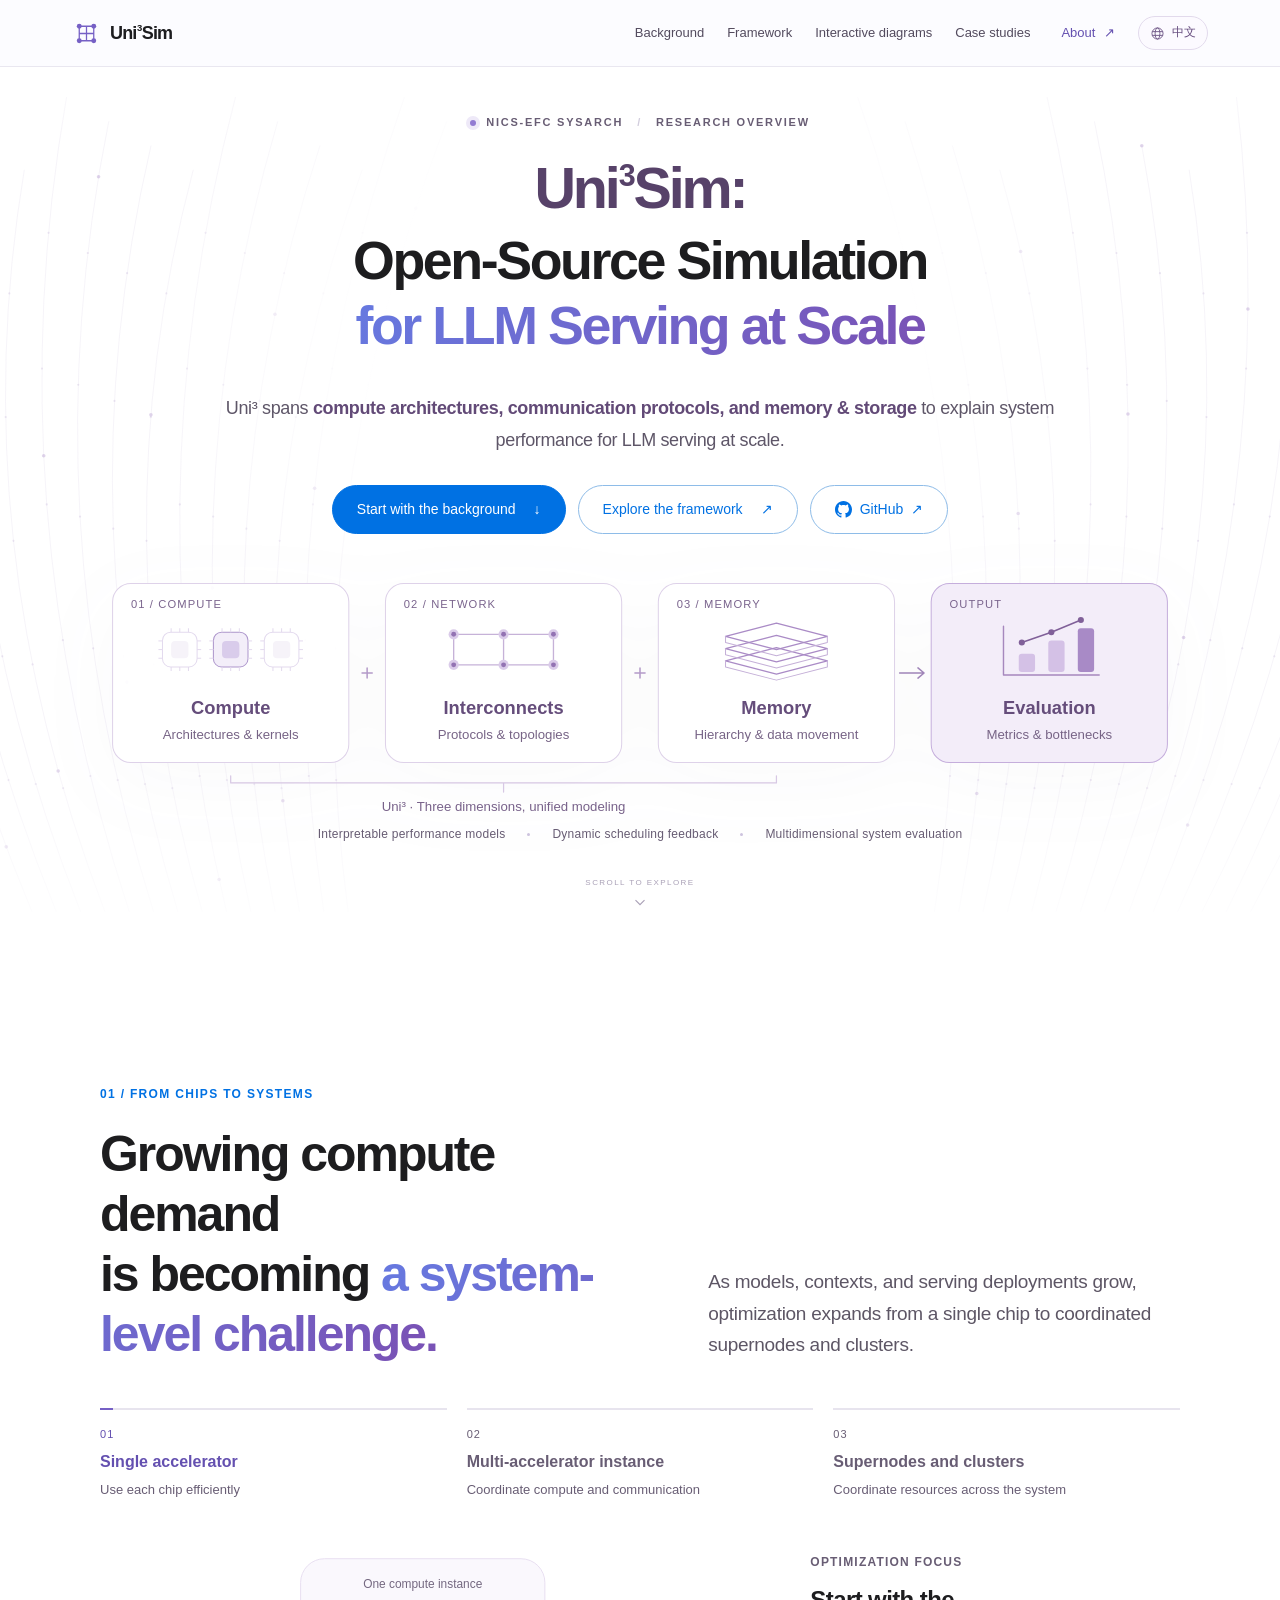
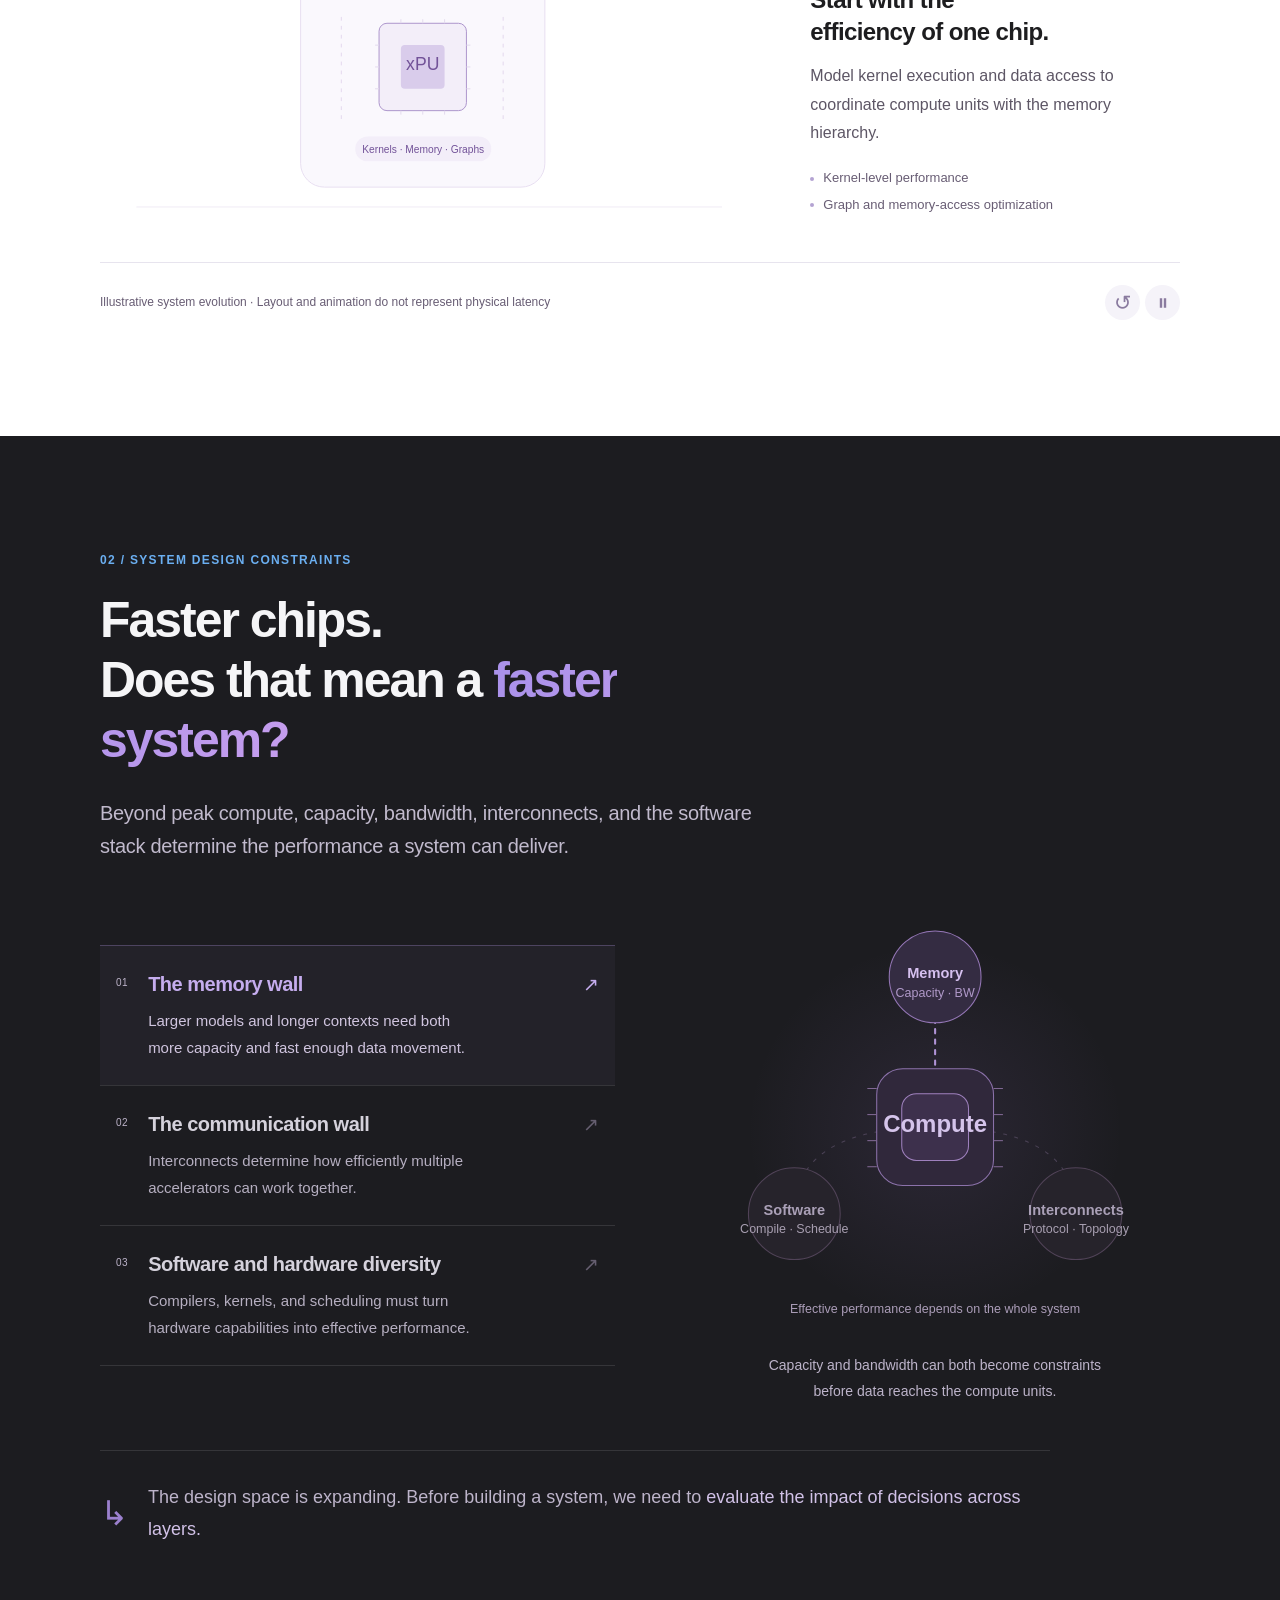
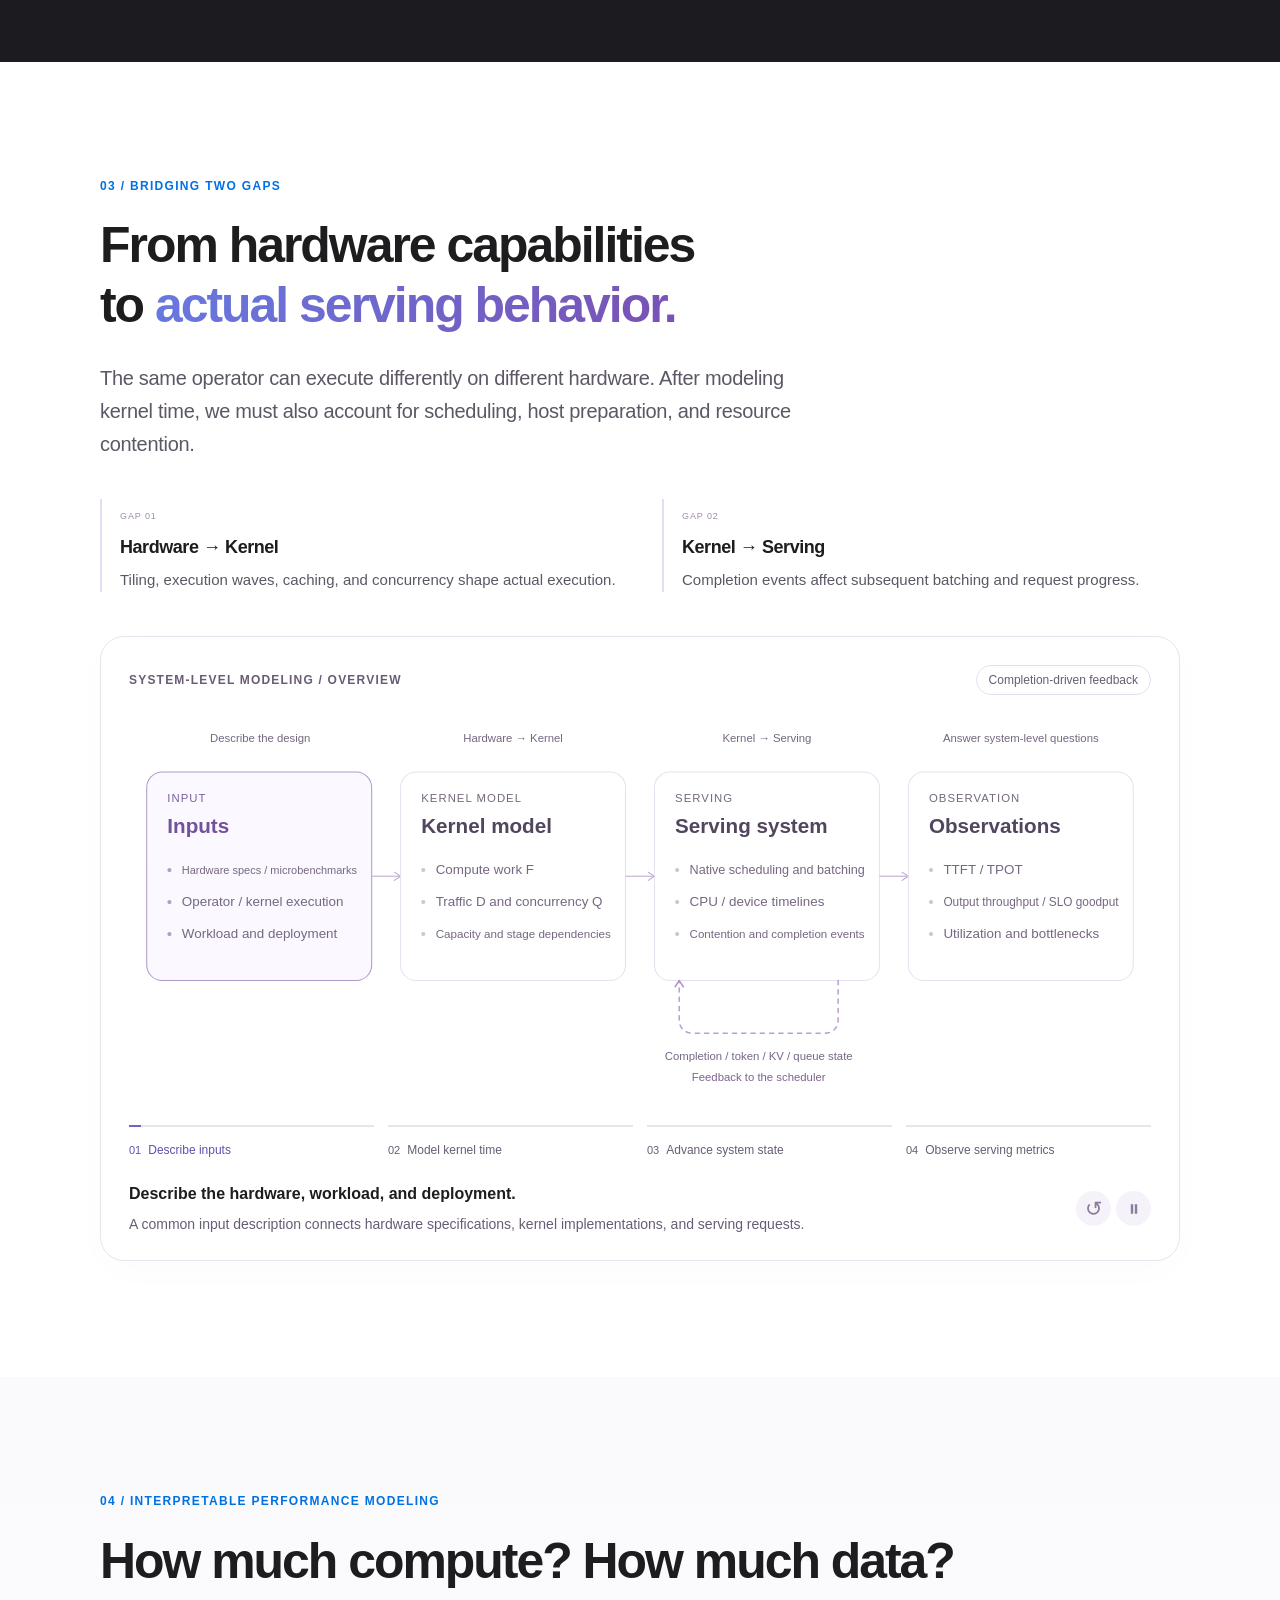
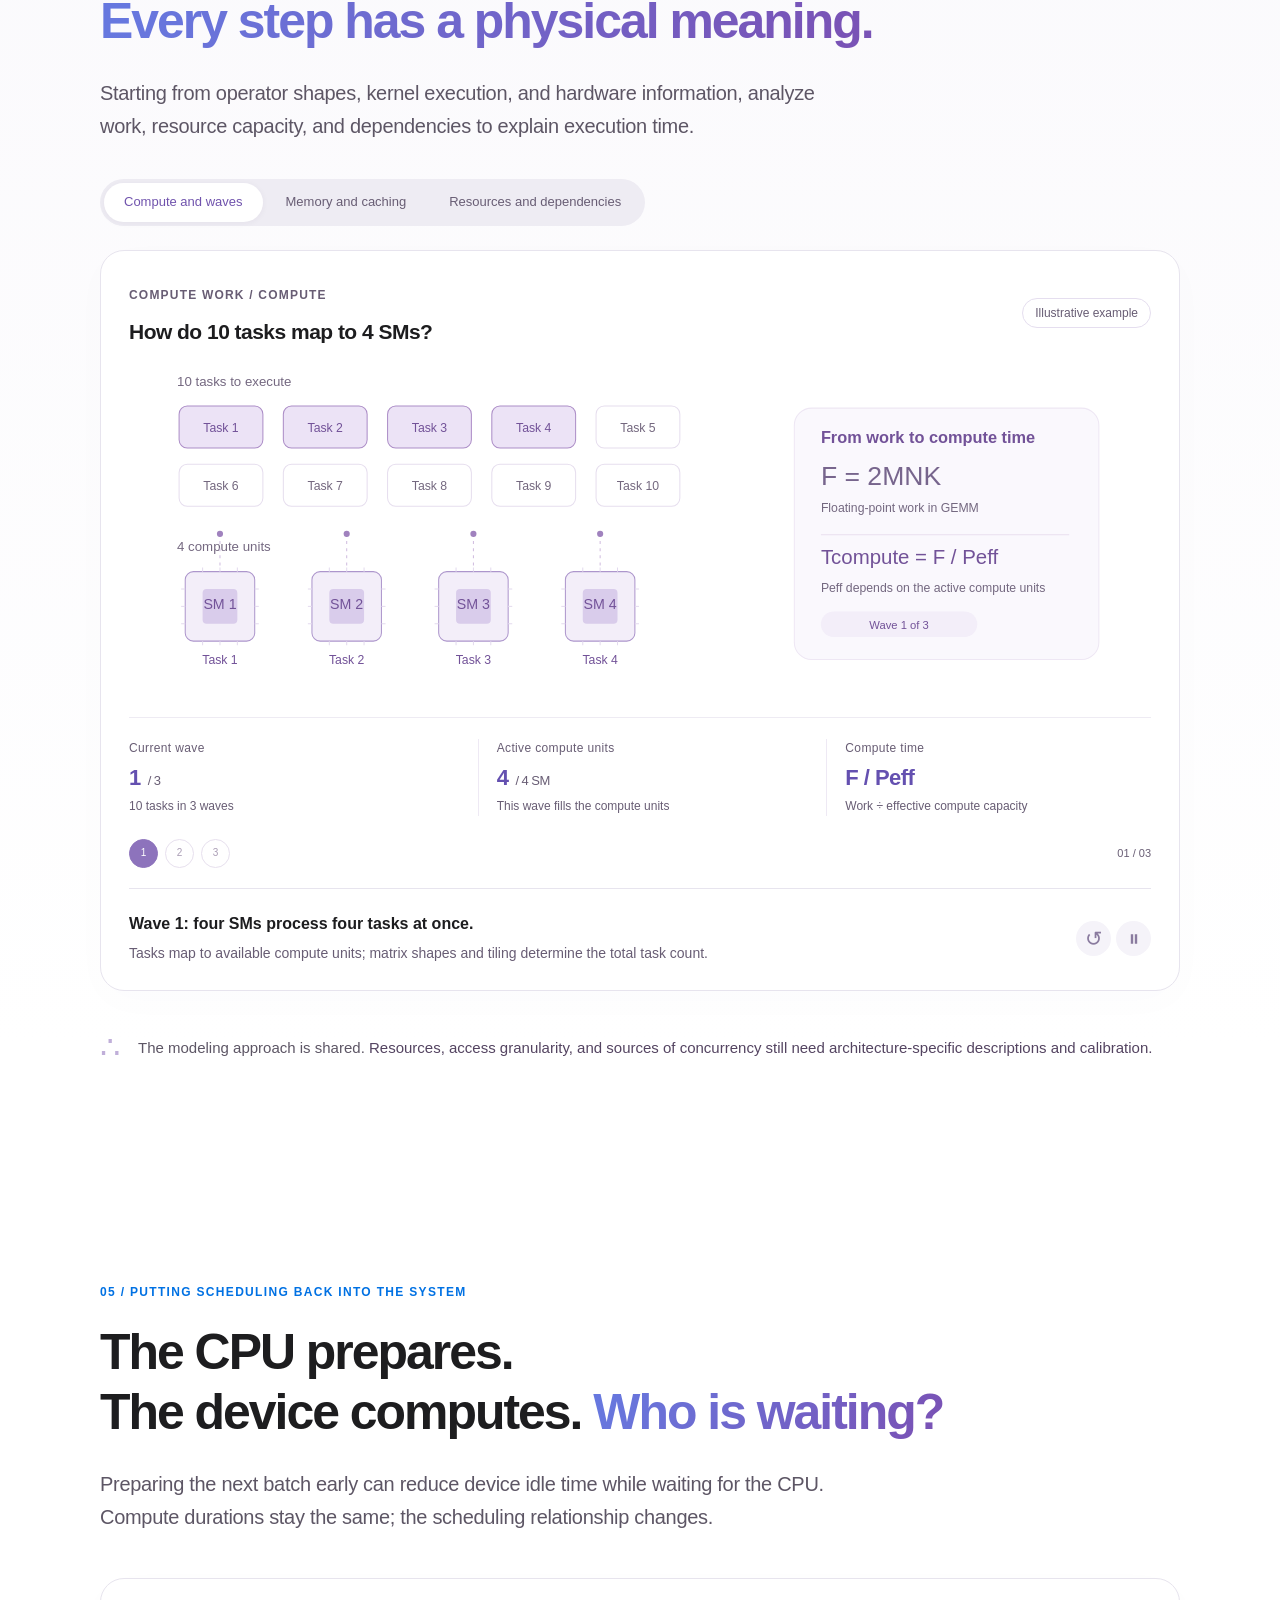
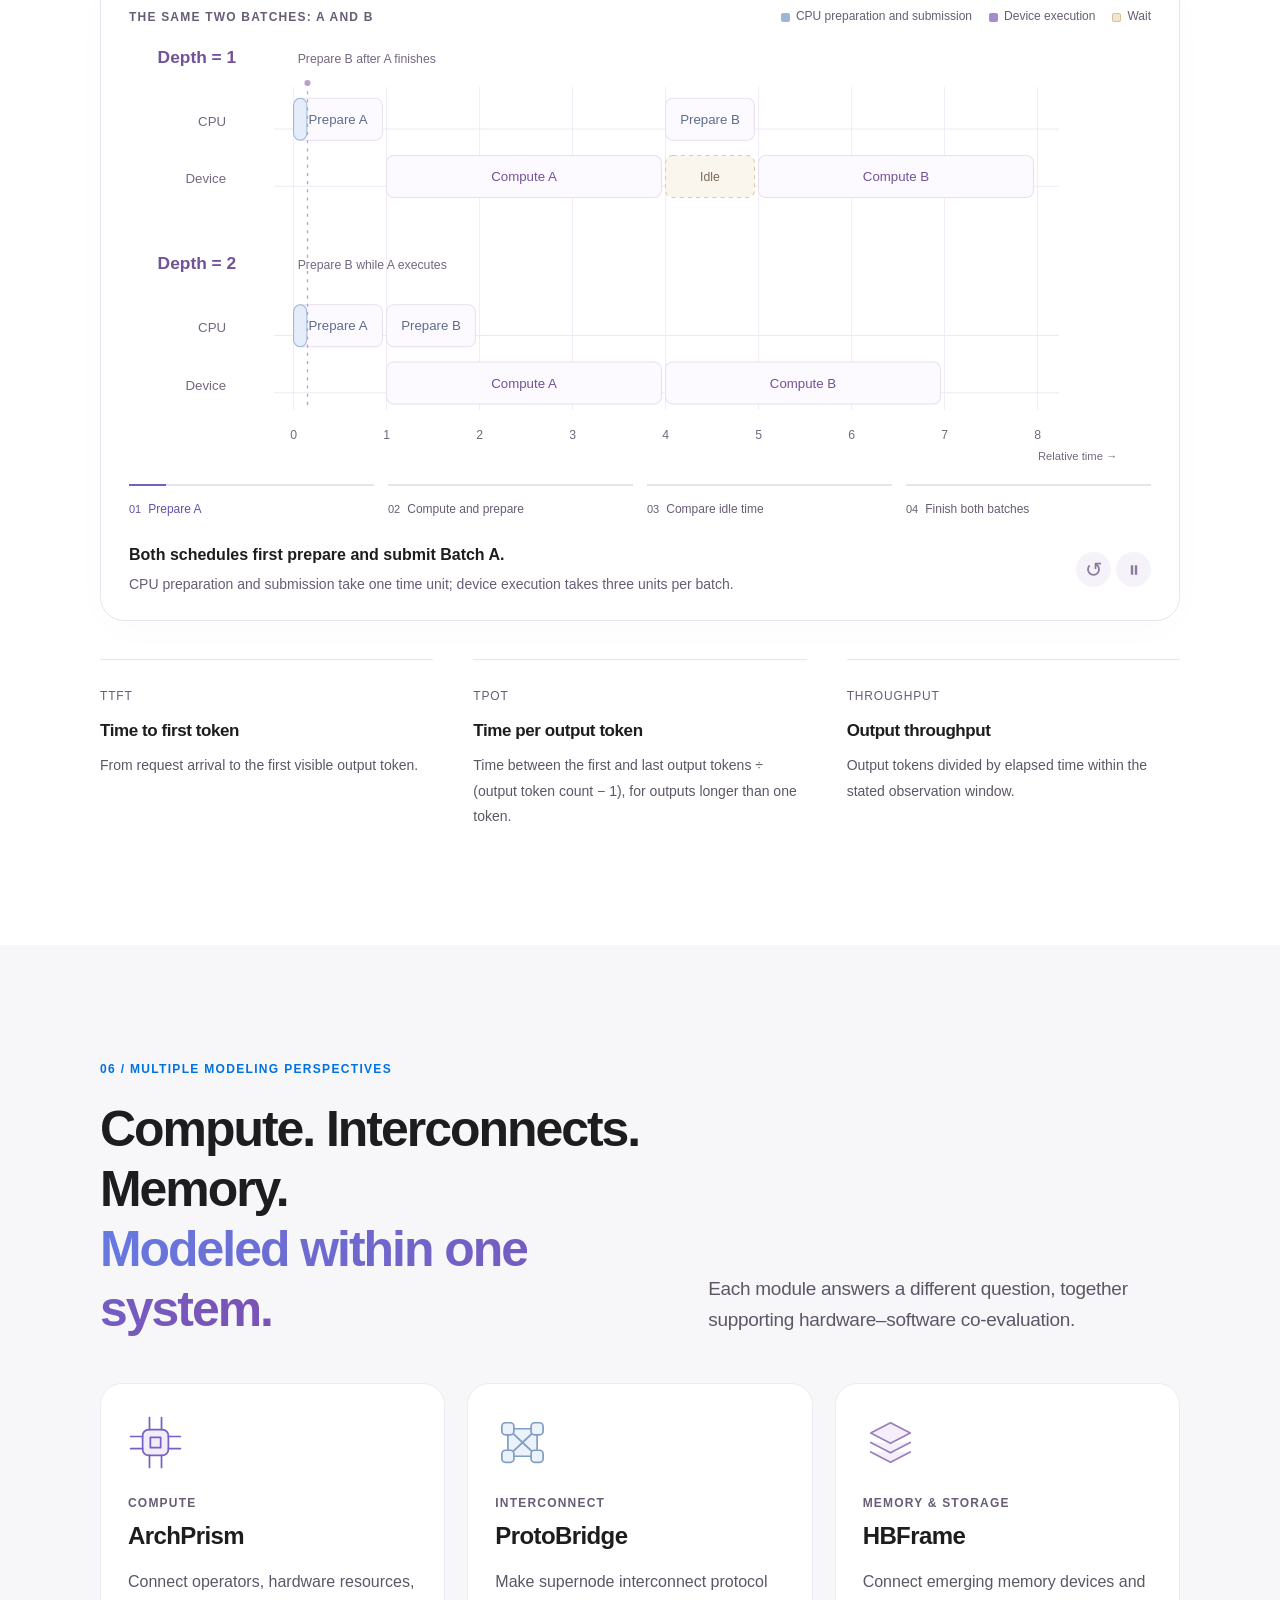
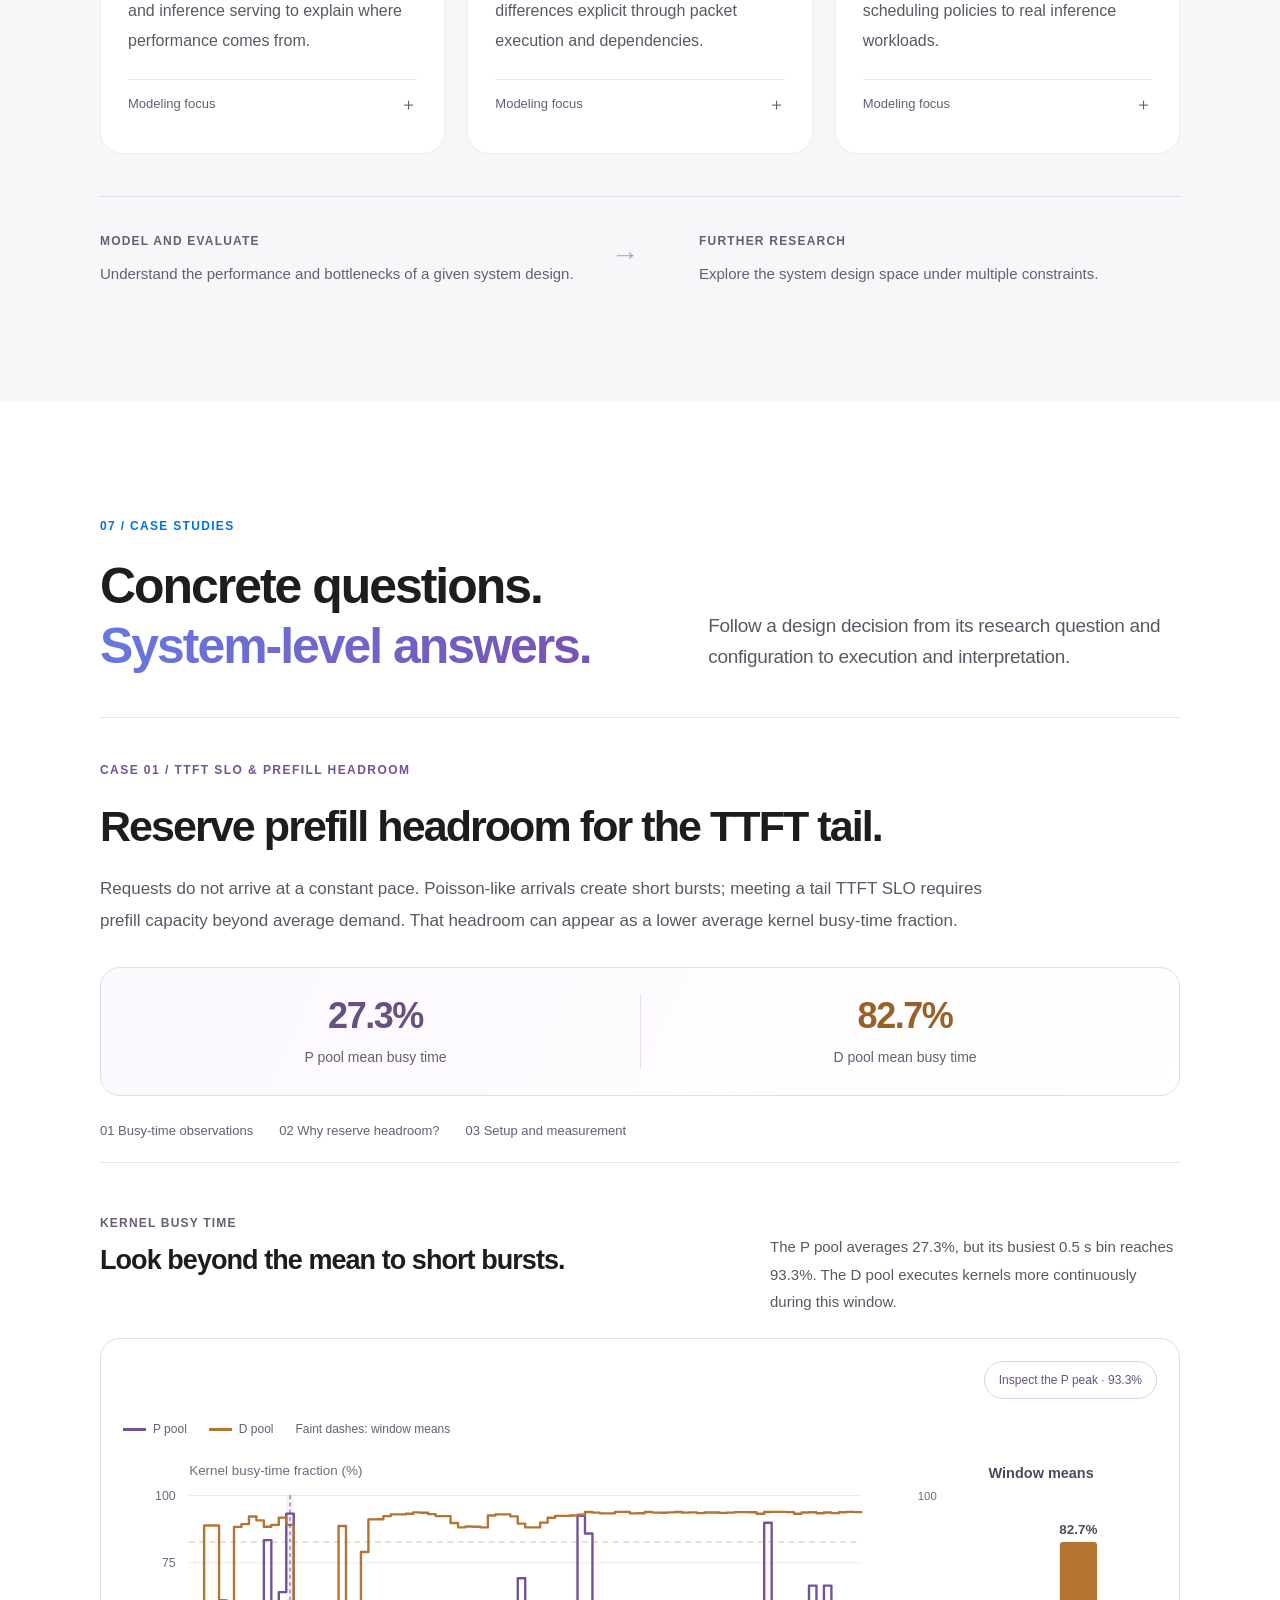
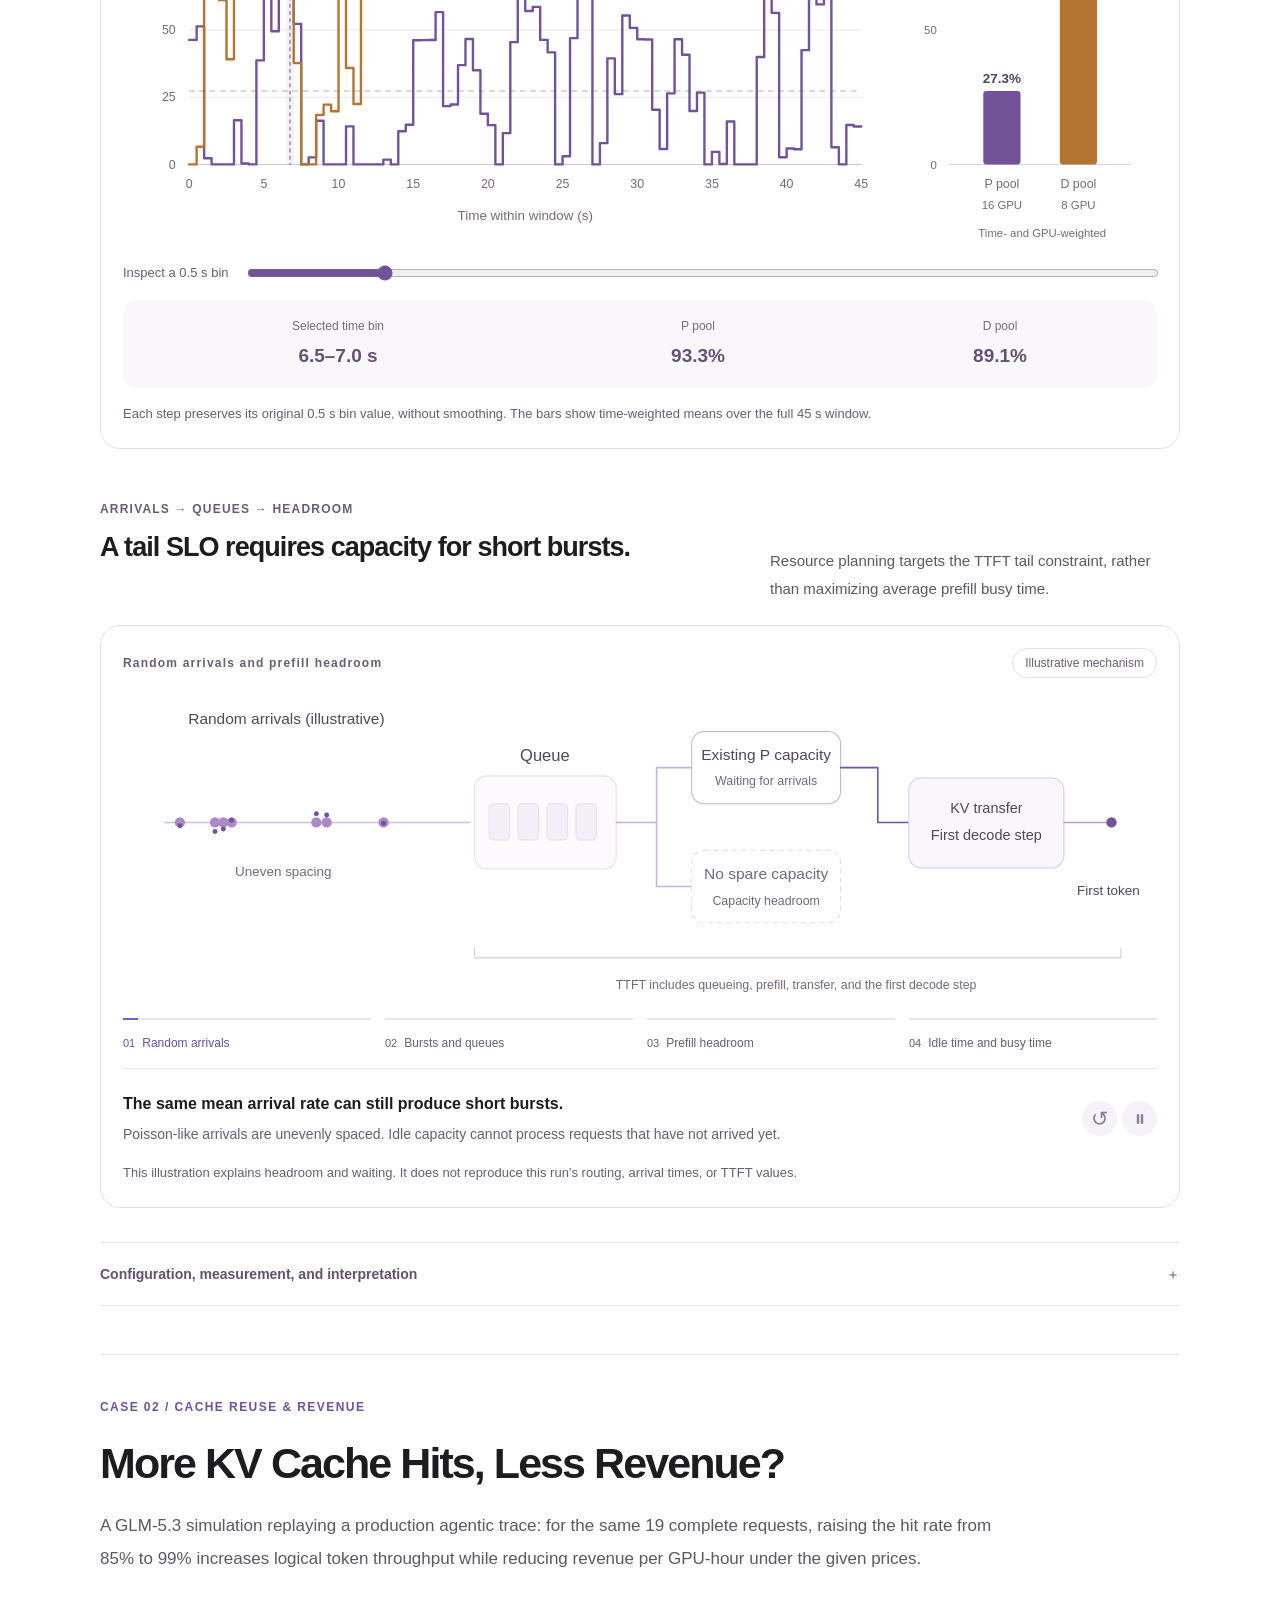
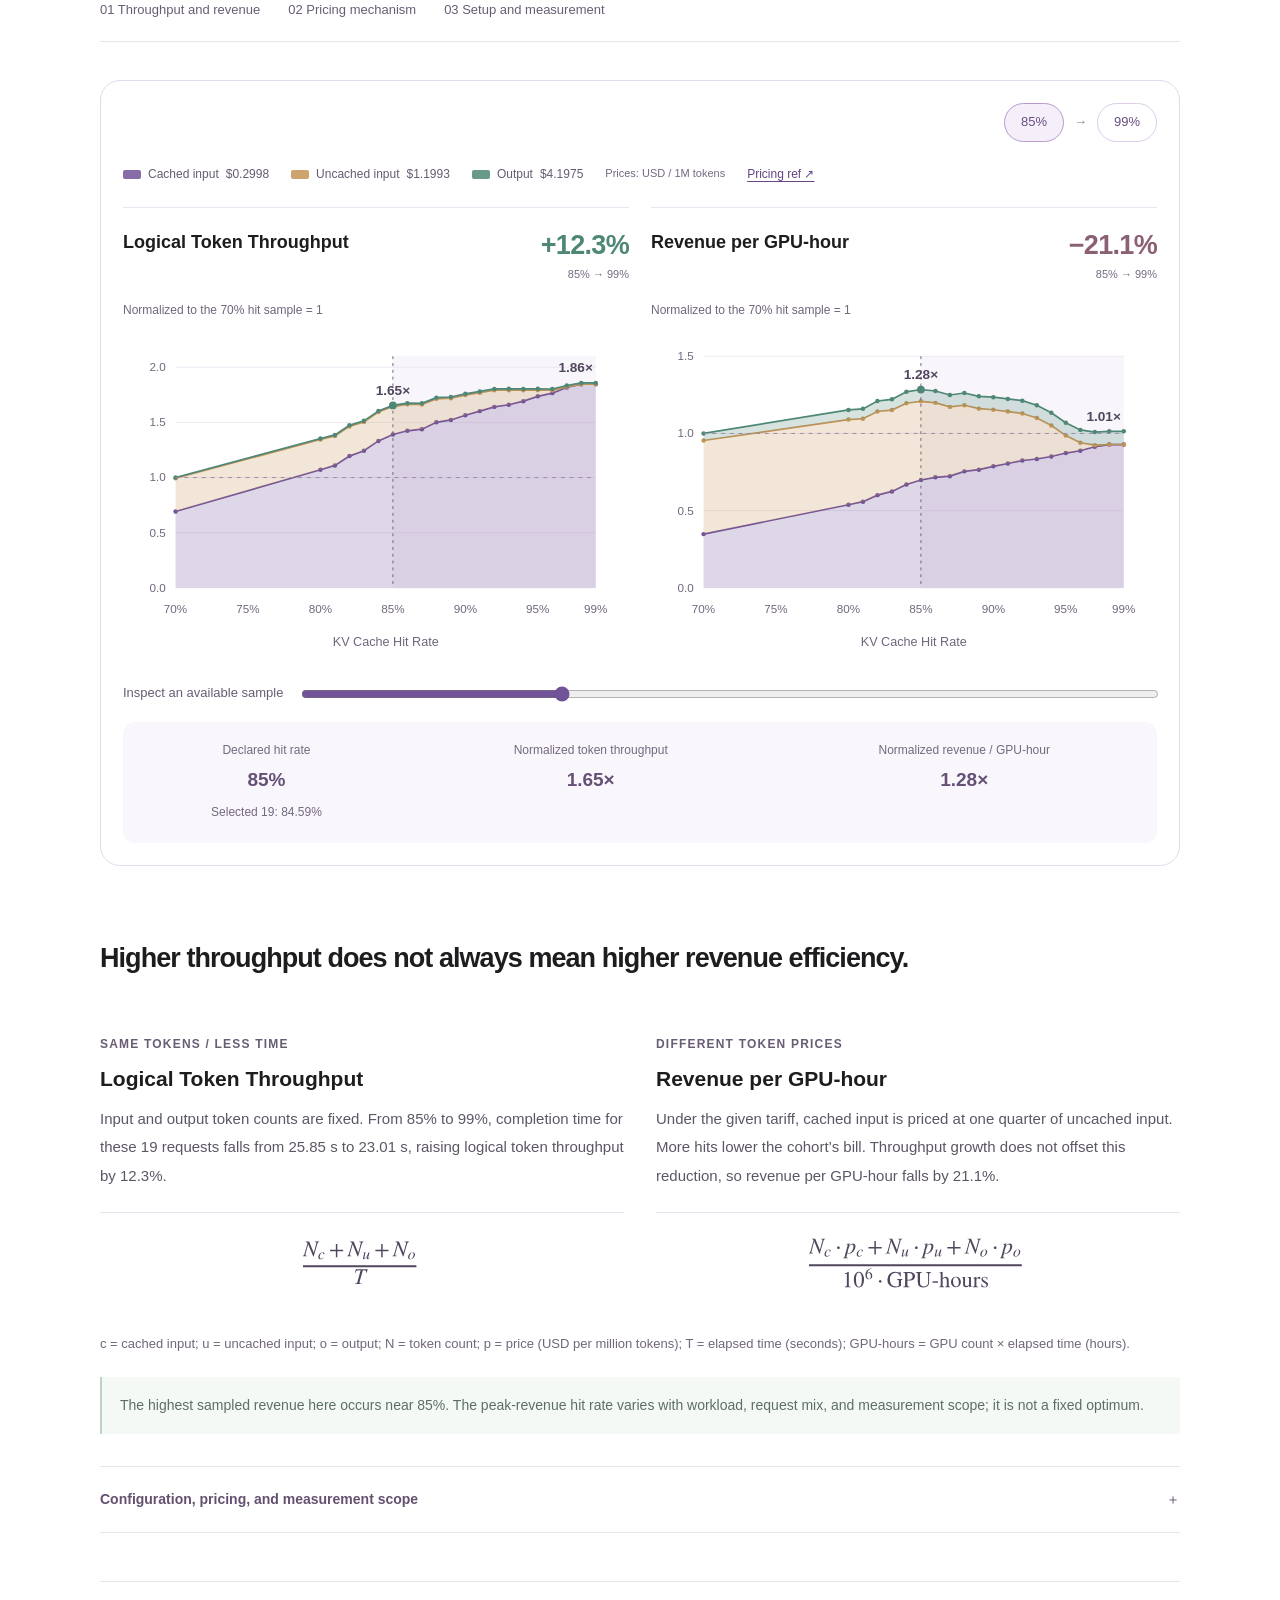
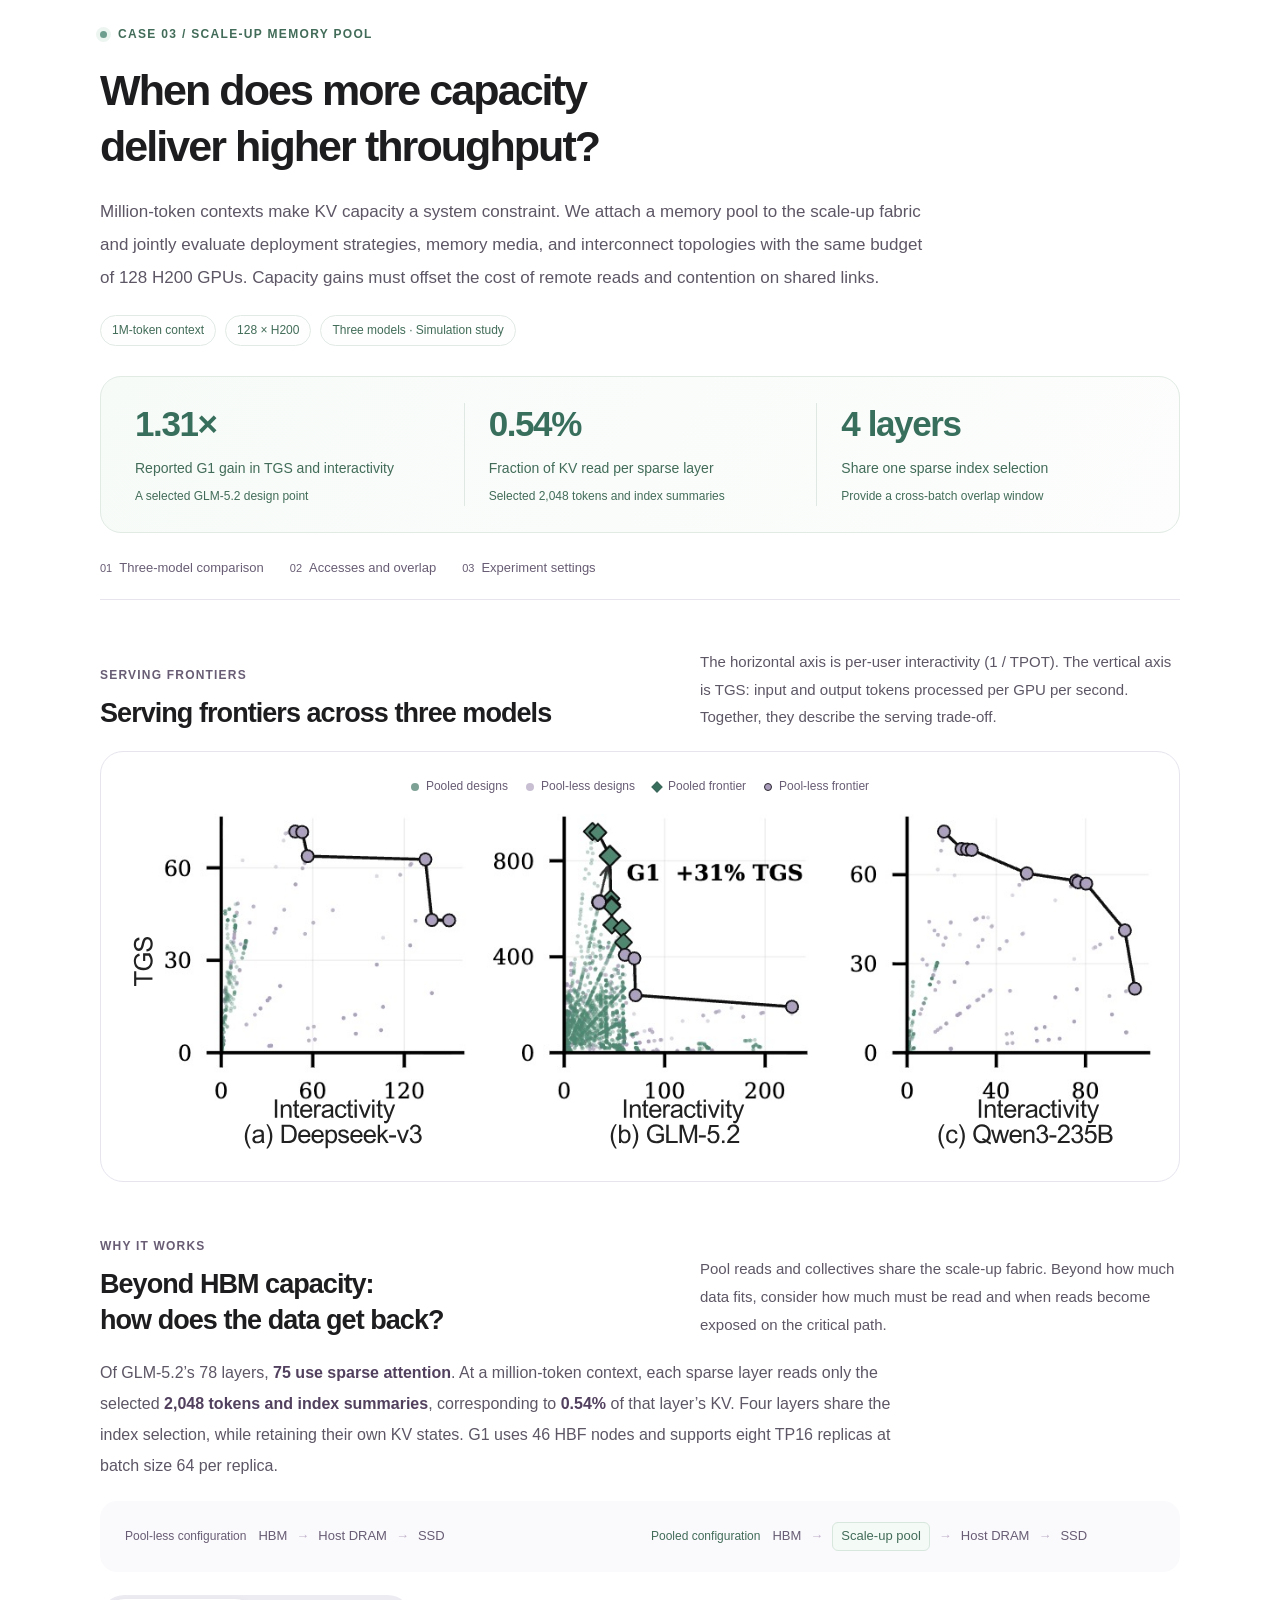
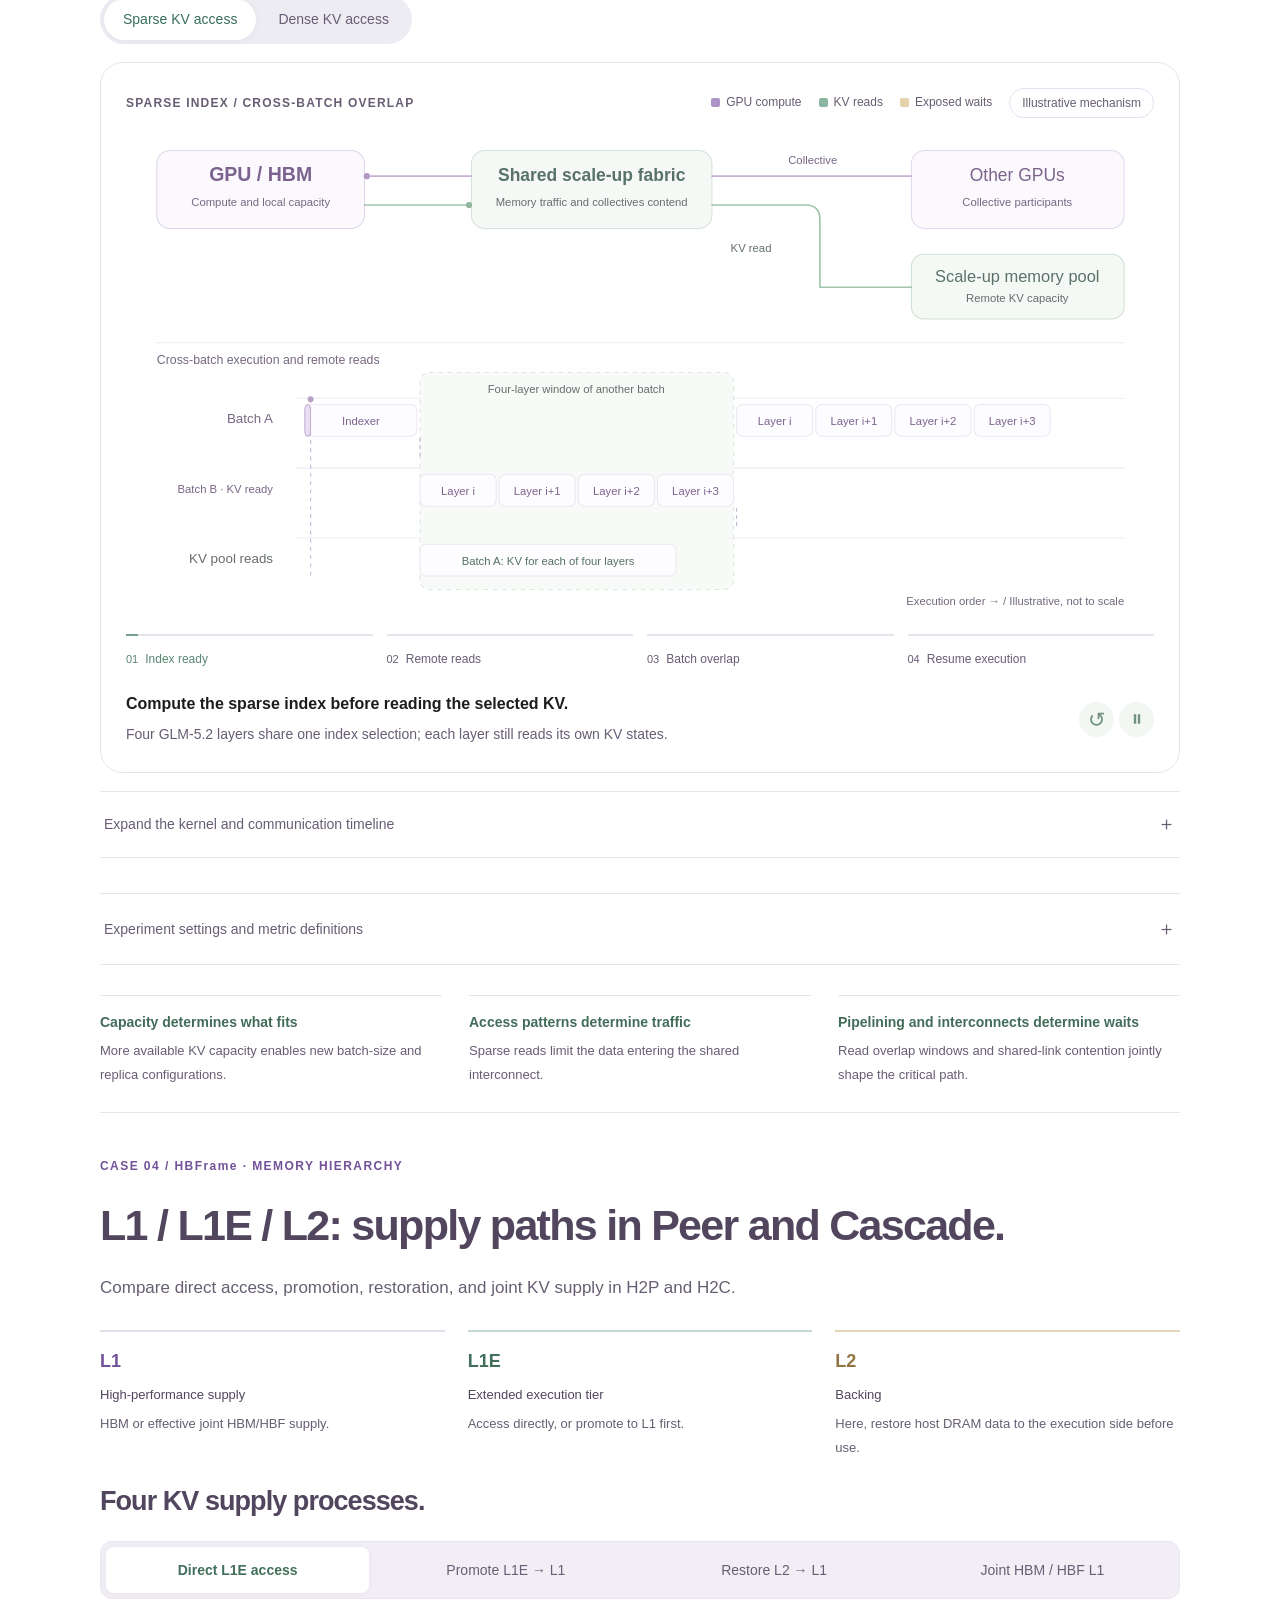
==== commit 28ac4966: "Use explicit token notation and GPU-hour revenue formula" ====
--- a/index.html
+++ b/index.html
@@ -10,10 +10,10 @@
   <link rel="stylesheet" href="styles.css">
   <link rel="stylesheet" href="case-studies.css">
   <link rel="stylesheet" href="prefill-slo.css?v=20261111-slo-zero">
-  <link rel="stylesheet" href="cache-revenue.css?v=20261112-formulas">
+  <link rel="stylesheet" href="cache-revenue.css?v=20261112-token-notation">
   <link rel="stylesheet" href="hbframe-tier.css?v=20261112-formulas">
   <link rel="stylesheet" href="readability.css?v=20261111-title-descenders">
-  <script defer src="data/i18n.js?v=20261112-cleanup"></script>
+  <script defer src="data/i18n.js?v=20261112-token-notation"></script>
   <script defer src="data/prefill-slo.js?v=20261111-slo"></script>
   <script defer src="data/cache-revenue.js?v=20261112-cache"></script>
   <script defer src="data/hbframe-tier.js?v=20261111-hbframe"></script>
@@ -22,7 +22,7 @@
   <script defer src="scripts/figures.js?v=20261111-fonts"></script>
   <script defer src="scripts/case-studies.js?v=20261111-fonts"></script>
   <script defer src="scripts/prefill-slo-case.js?v=20261112-cleanup"></script>
-  <script defer src="scripts/cache-revenue-case.js?v=20261112-formulas"></script>
+  <script defer src="scripts/cache-revenue-case.js?v=20261112-token-notation"></script>
   <script defer src="scripts/hbframe-tier-case.js?v=20261112-formulas"></script>
   <script defer src="scripts/app.js?v=20261112-cleanup"></script>
 </head>
--- a/cache-revenue.css
+++ b/cache-revenue.css
@@ -8,8 +8,7 @@
 .cr-section-heading h4{font-size:27px;font-weight:550;line-height:1.4;letter-spacing:-.035em}
 .cr-section-heading>p{font-size:14px;line-height:1.85;color:var(--muted);max-width:360px}
 .cr-figure{margin:0;padding:22px;border:1px solid #e4daed;border-radius:20px;background:#fff;min-width:0}
-.cr-toolbar{display:flex;justify-content:space-between;gap:14px;align-items:center;flex-wrap:wrap}
-.cr-normalized-label{font-size:13px;line-height:1.7;color:#685d74}
+.cr-toolbar{display:flex;justify-content:flex-end;gap:14px;align-items:center;flex-wrap:wrap}
 .cr-jumps{display:flex;gap:10px;align-items:center;color:#867591;font-size:13px}
 .cr-jumps button{background:#fff;border:1px solid #ddcde9;border-radius:999px;padding:8px 16px;font-size:13px;color:#695080}
 .cr-jumps button[aria-pressed=true]{background:#f5effa;border-color:#b99bce}
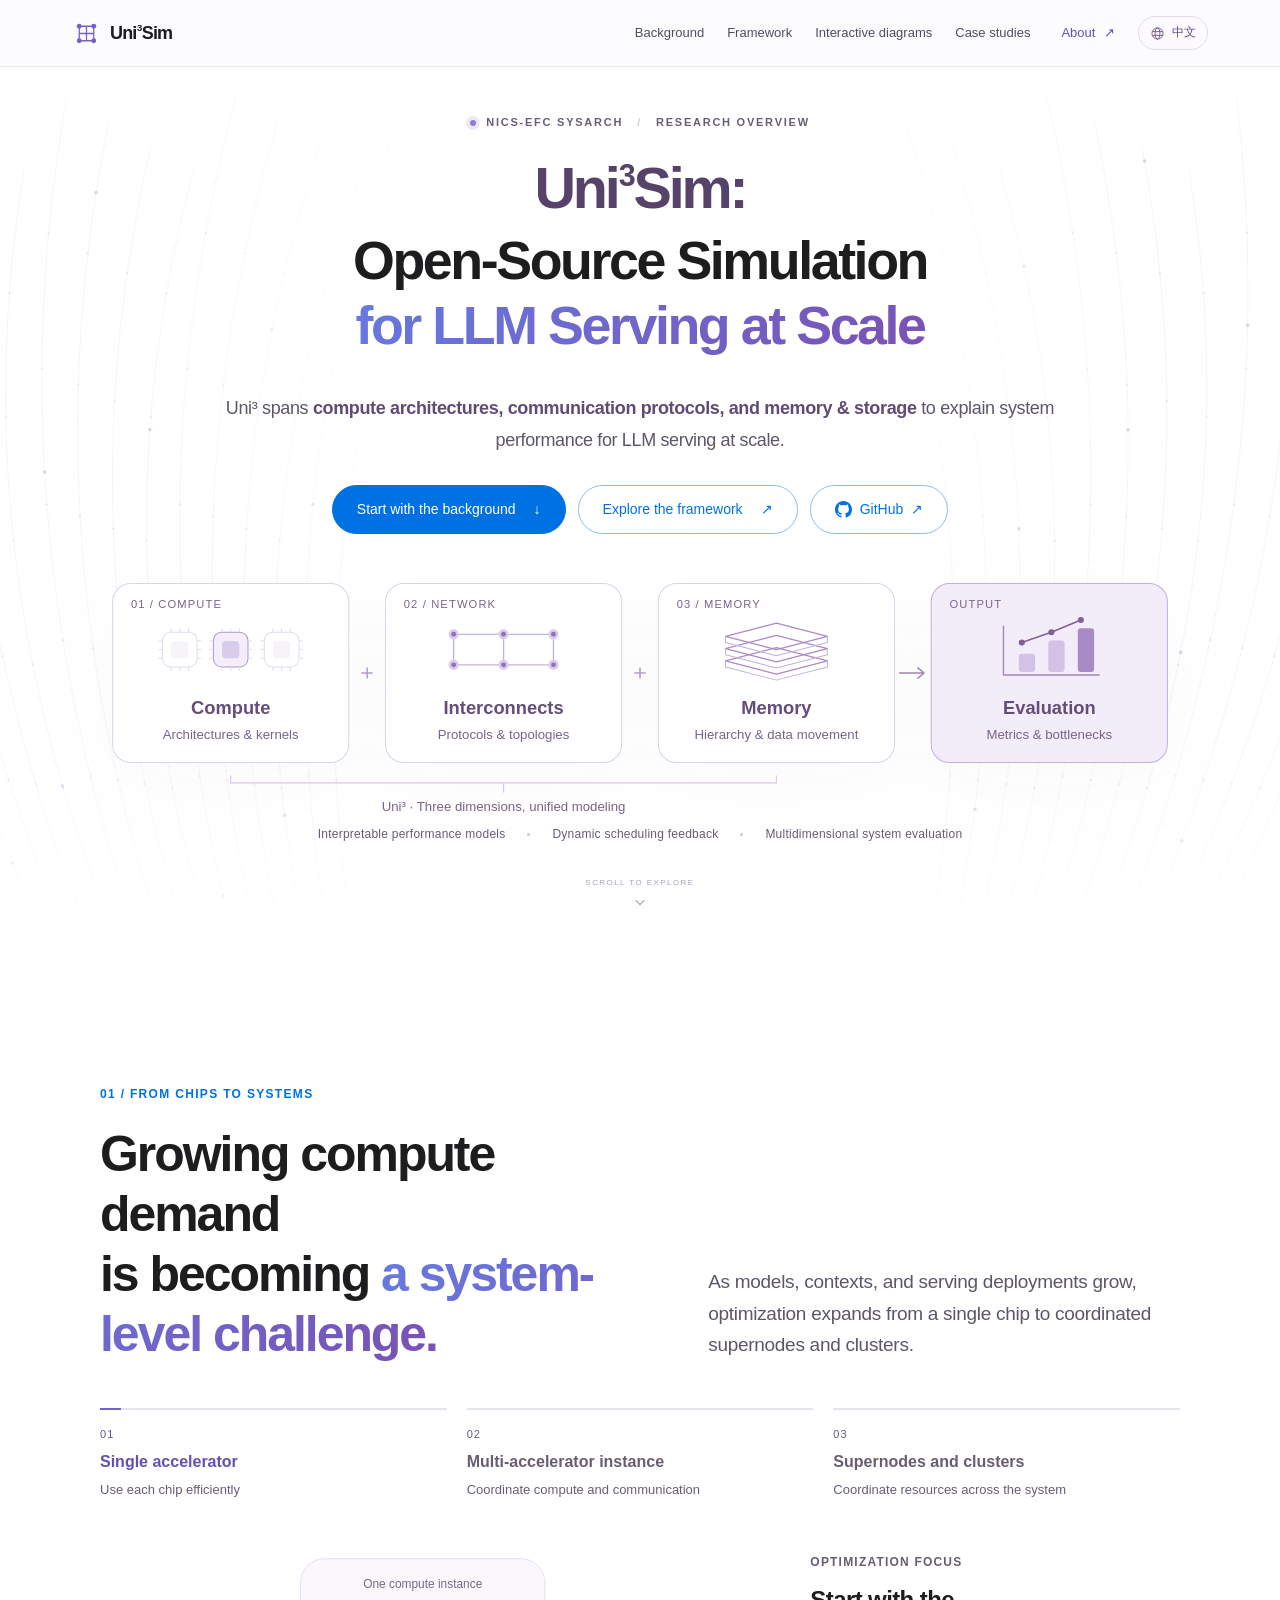
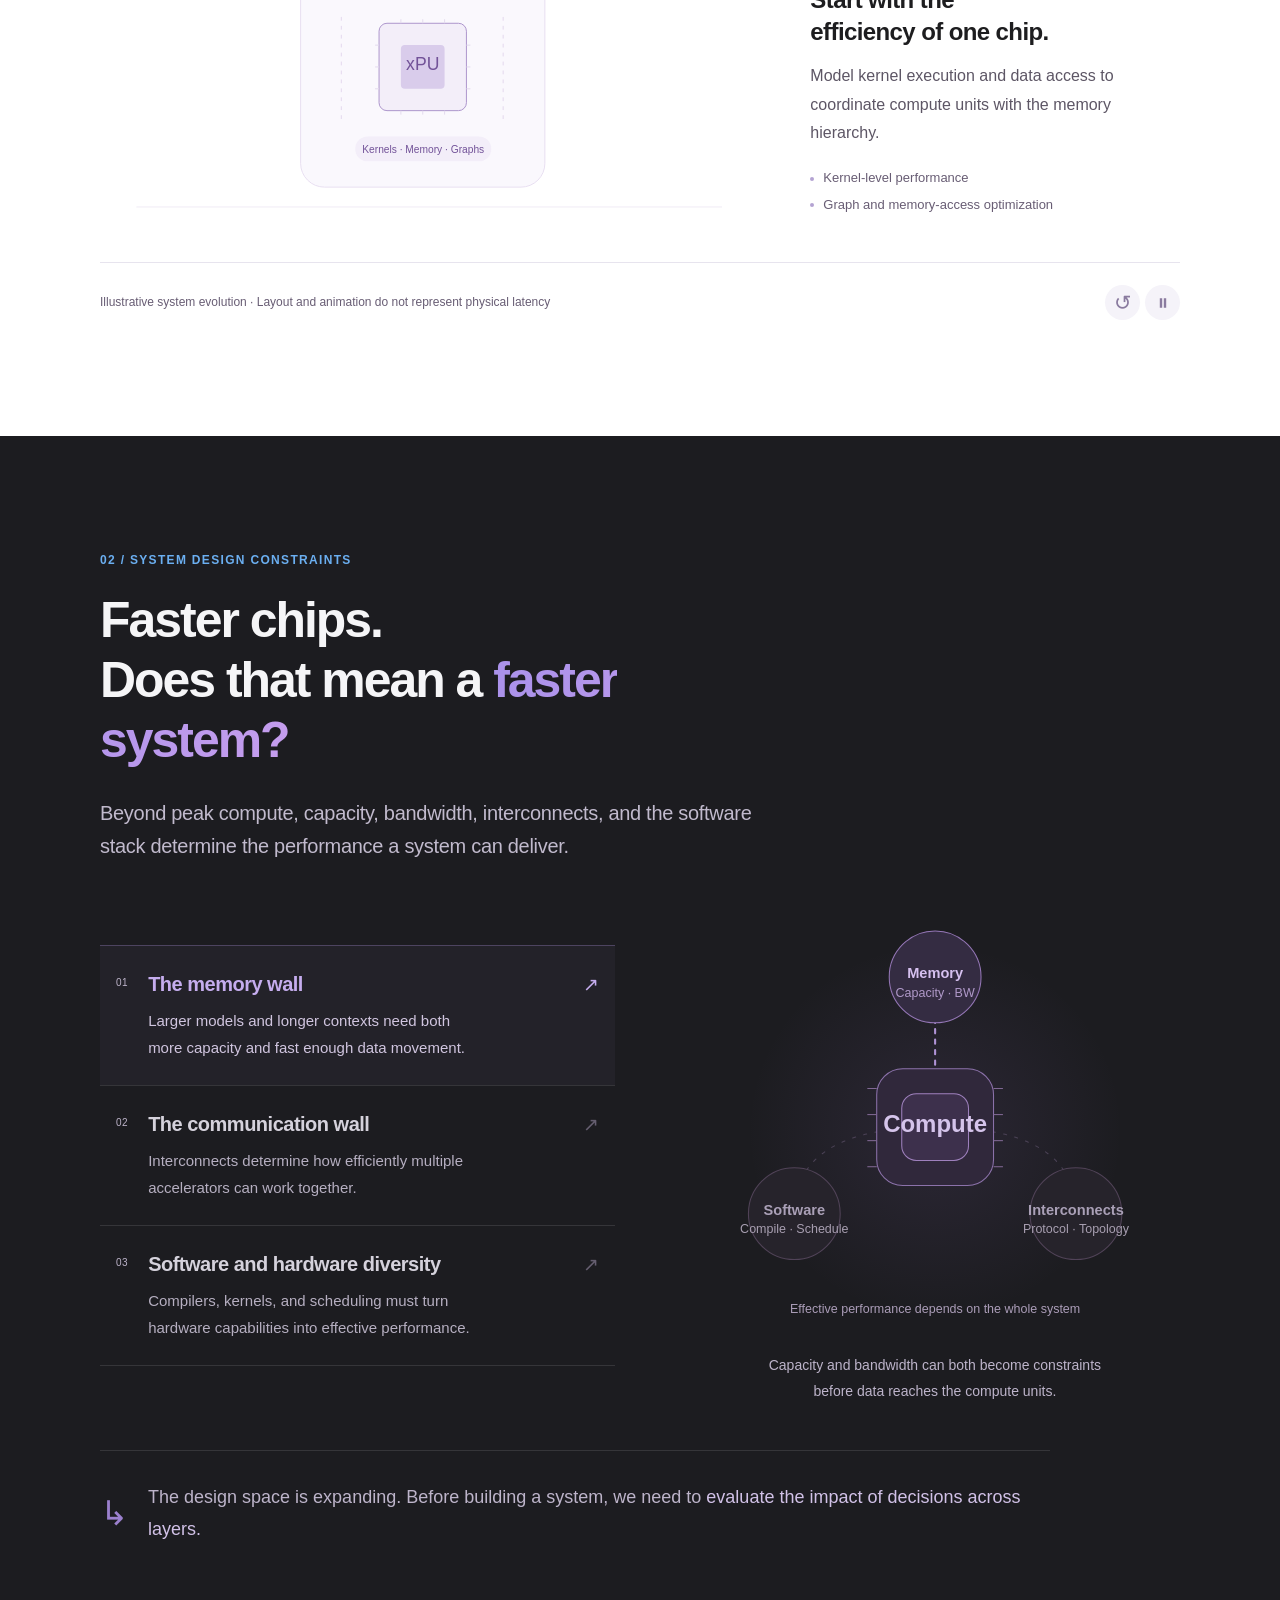
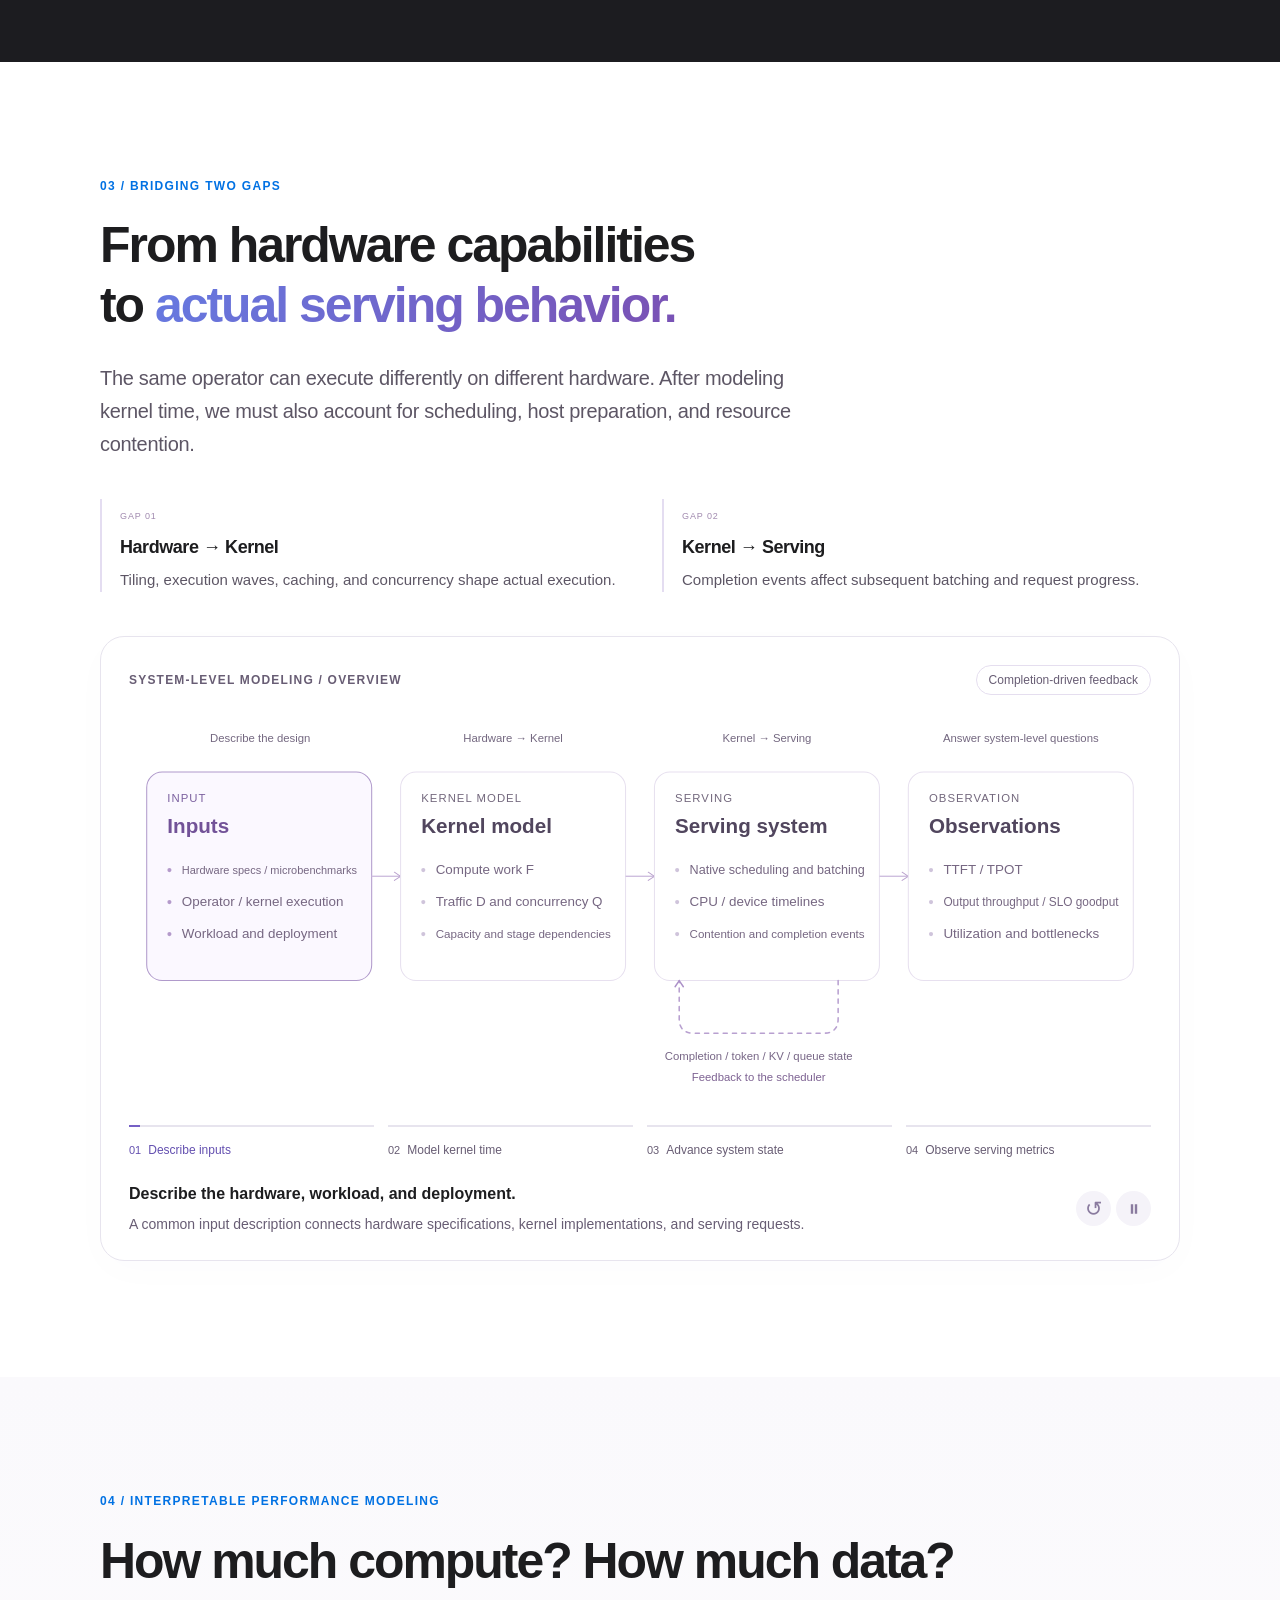
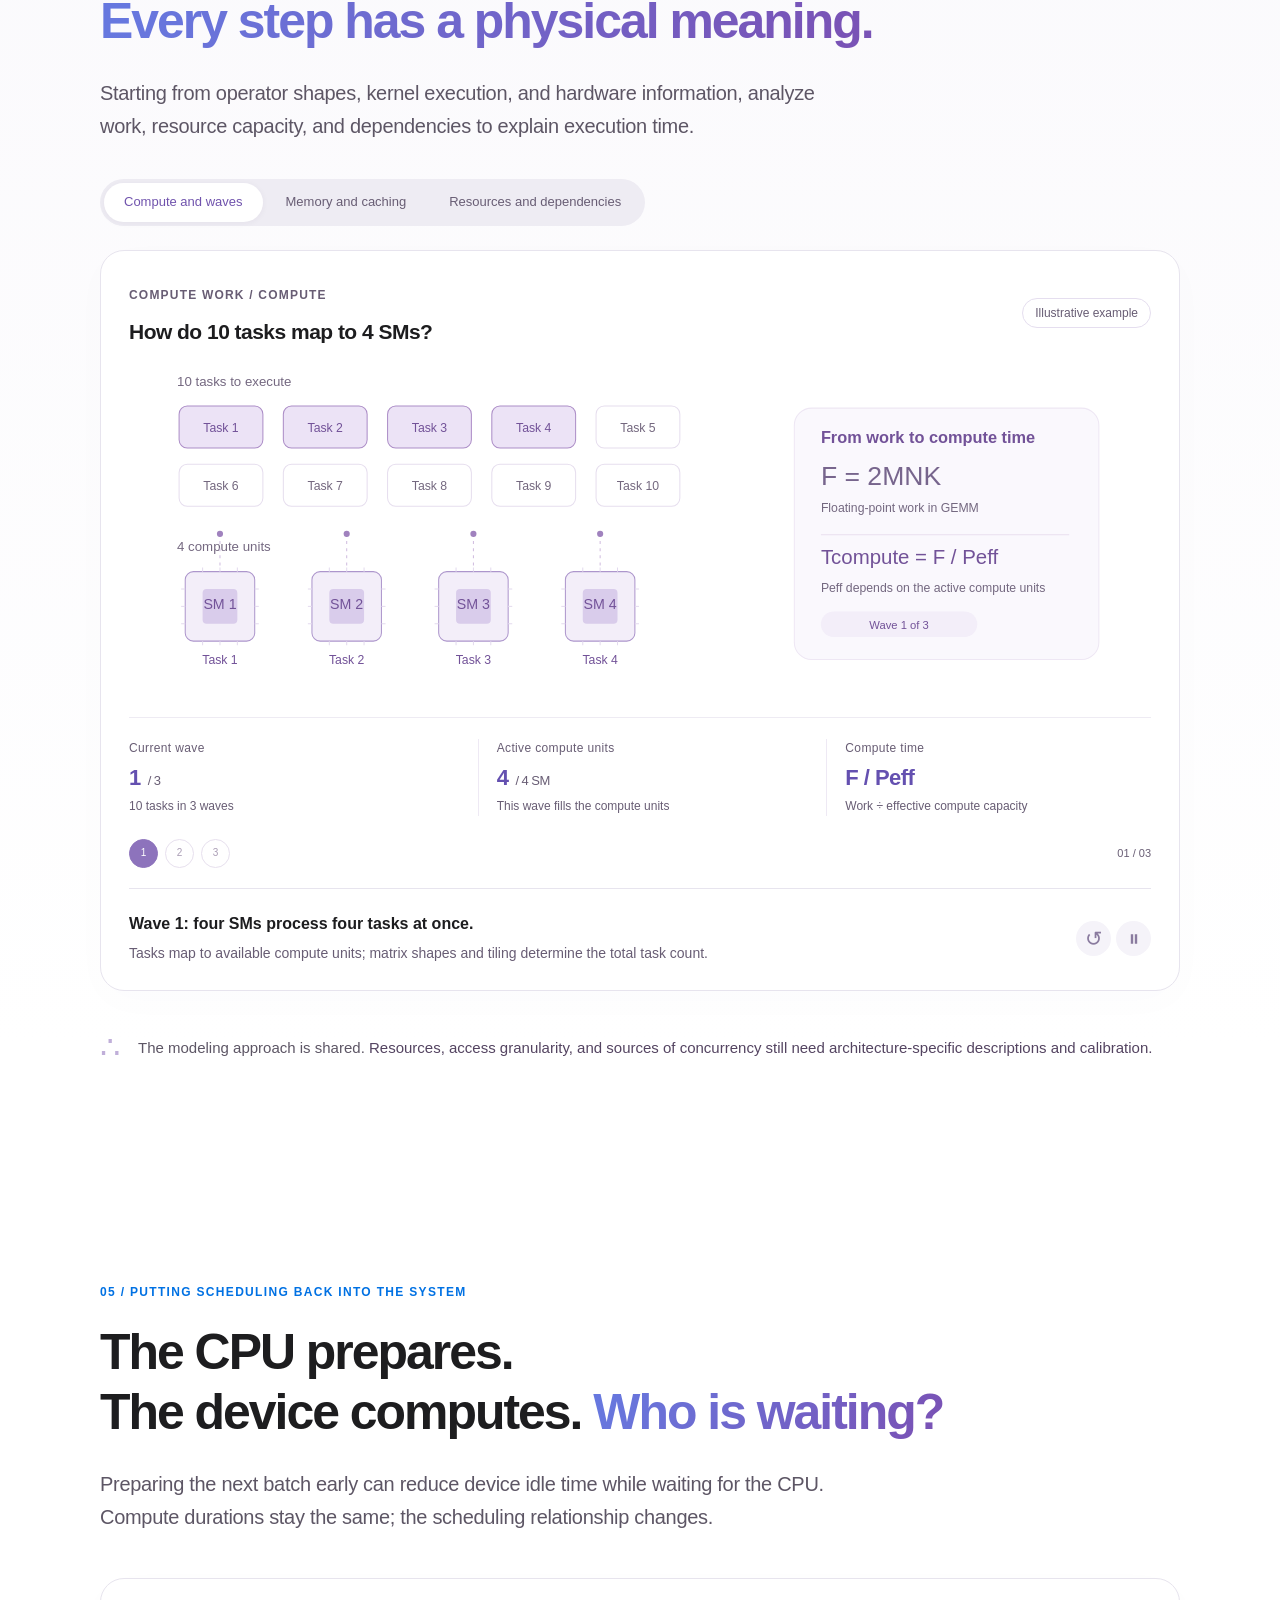
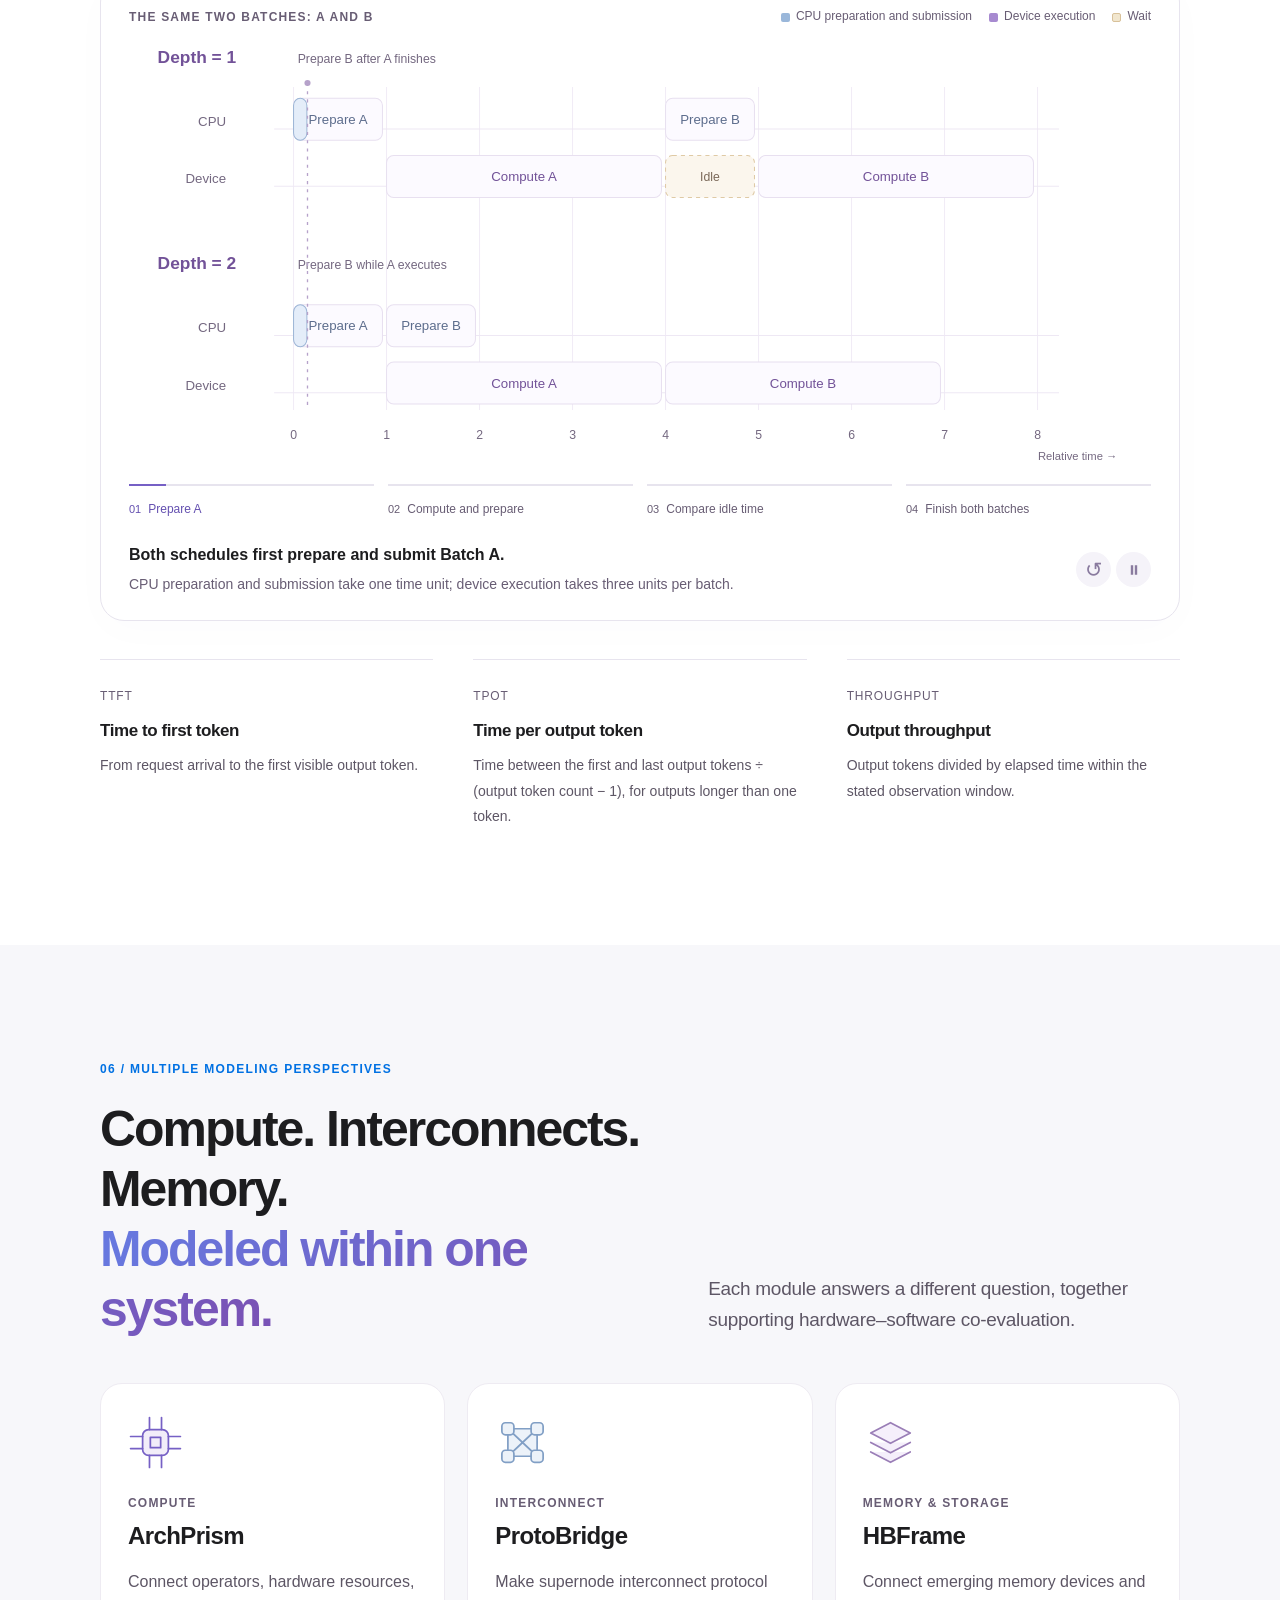
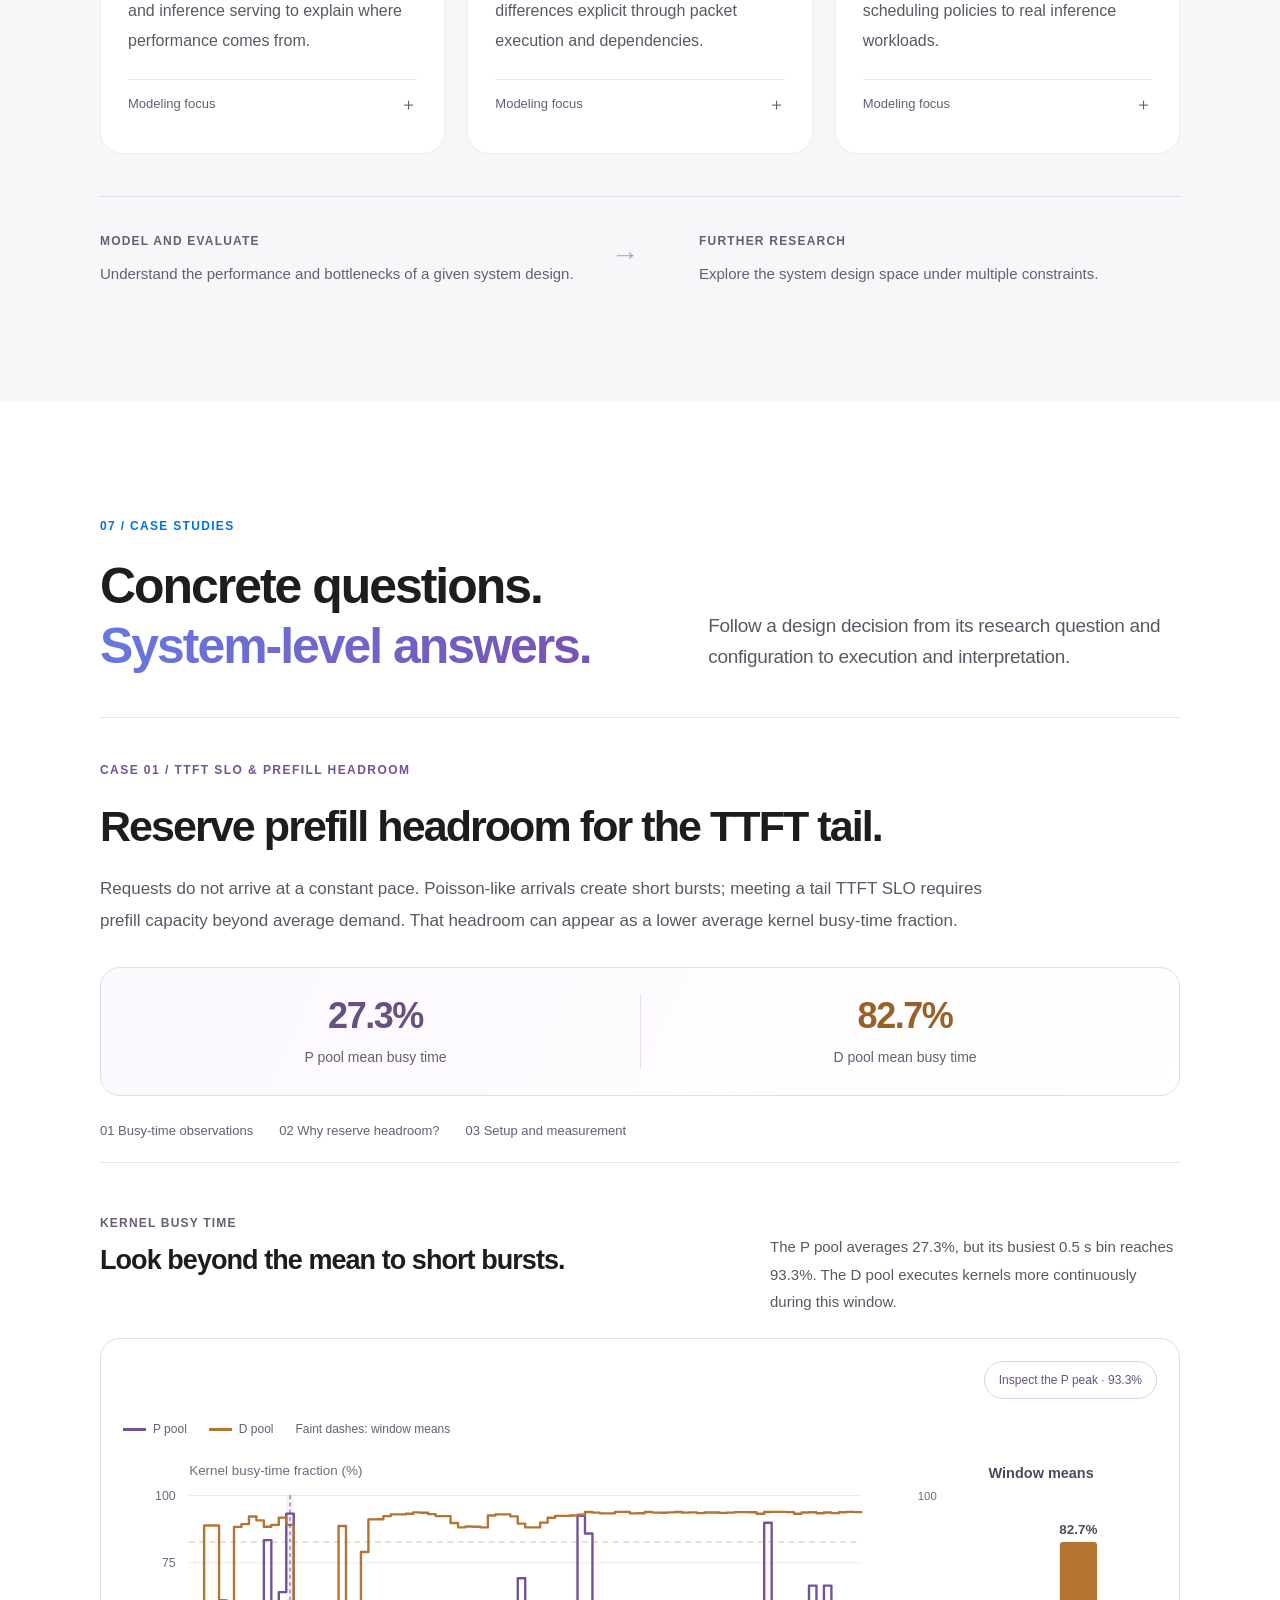
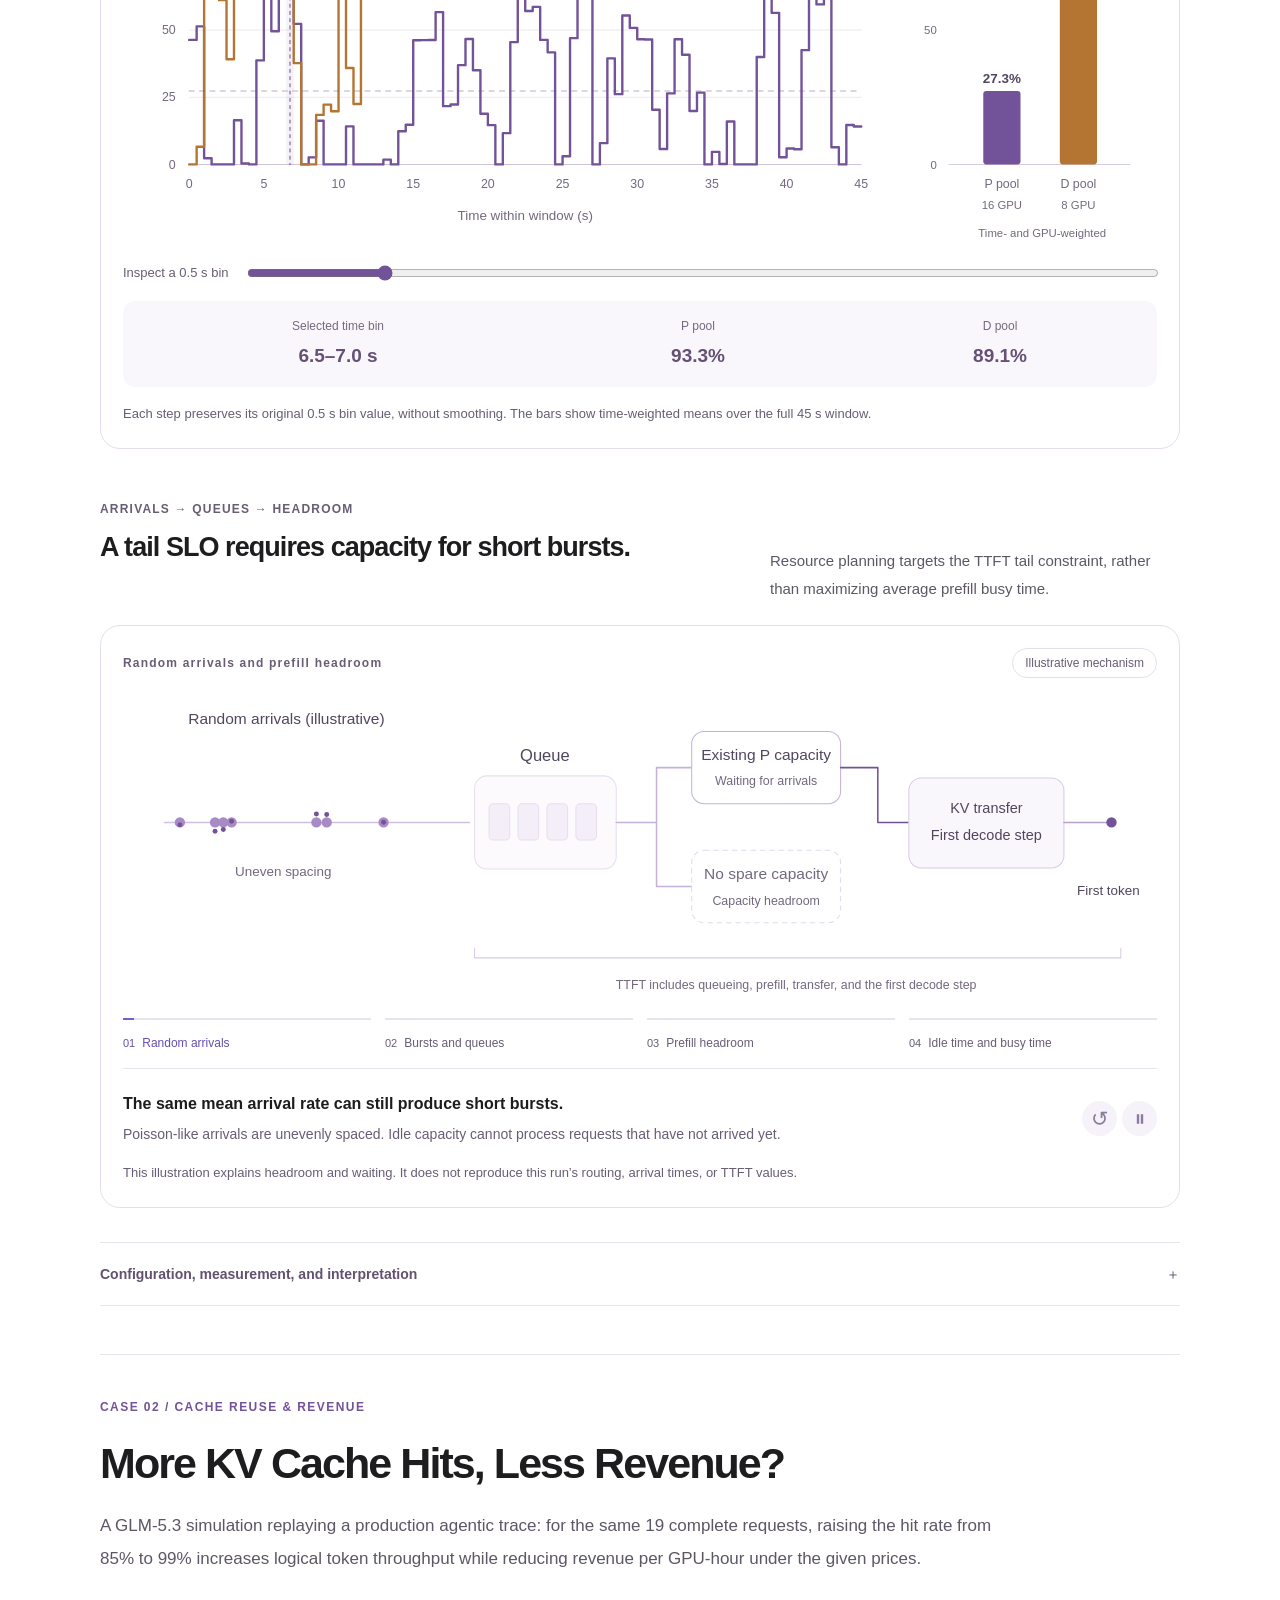
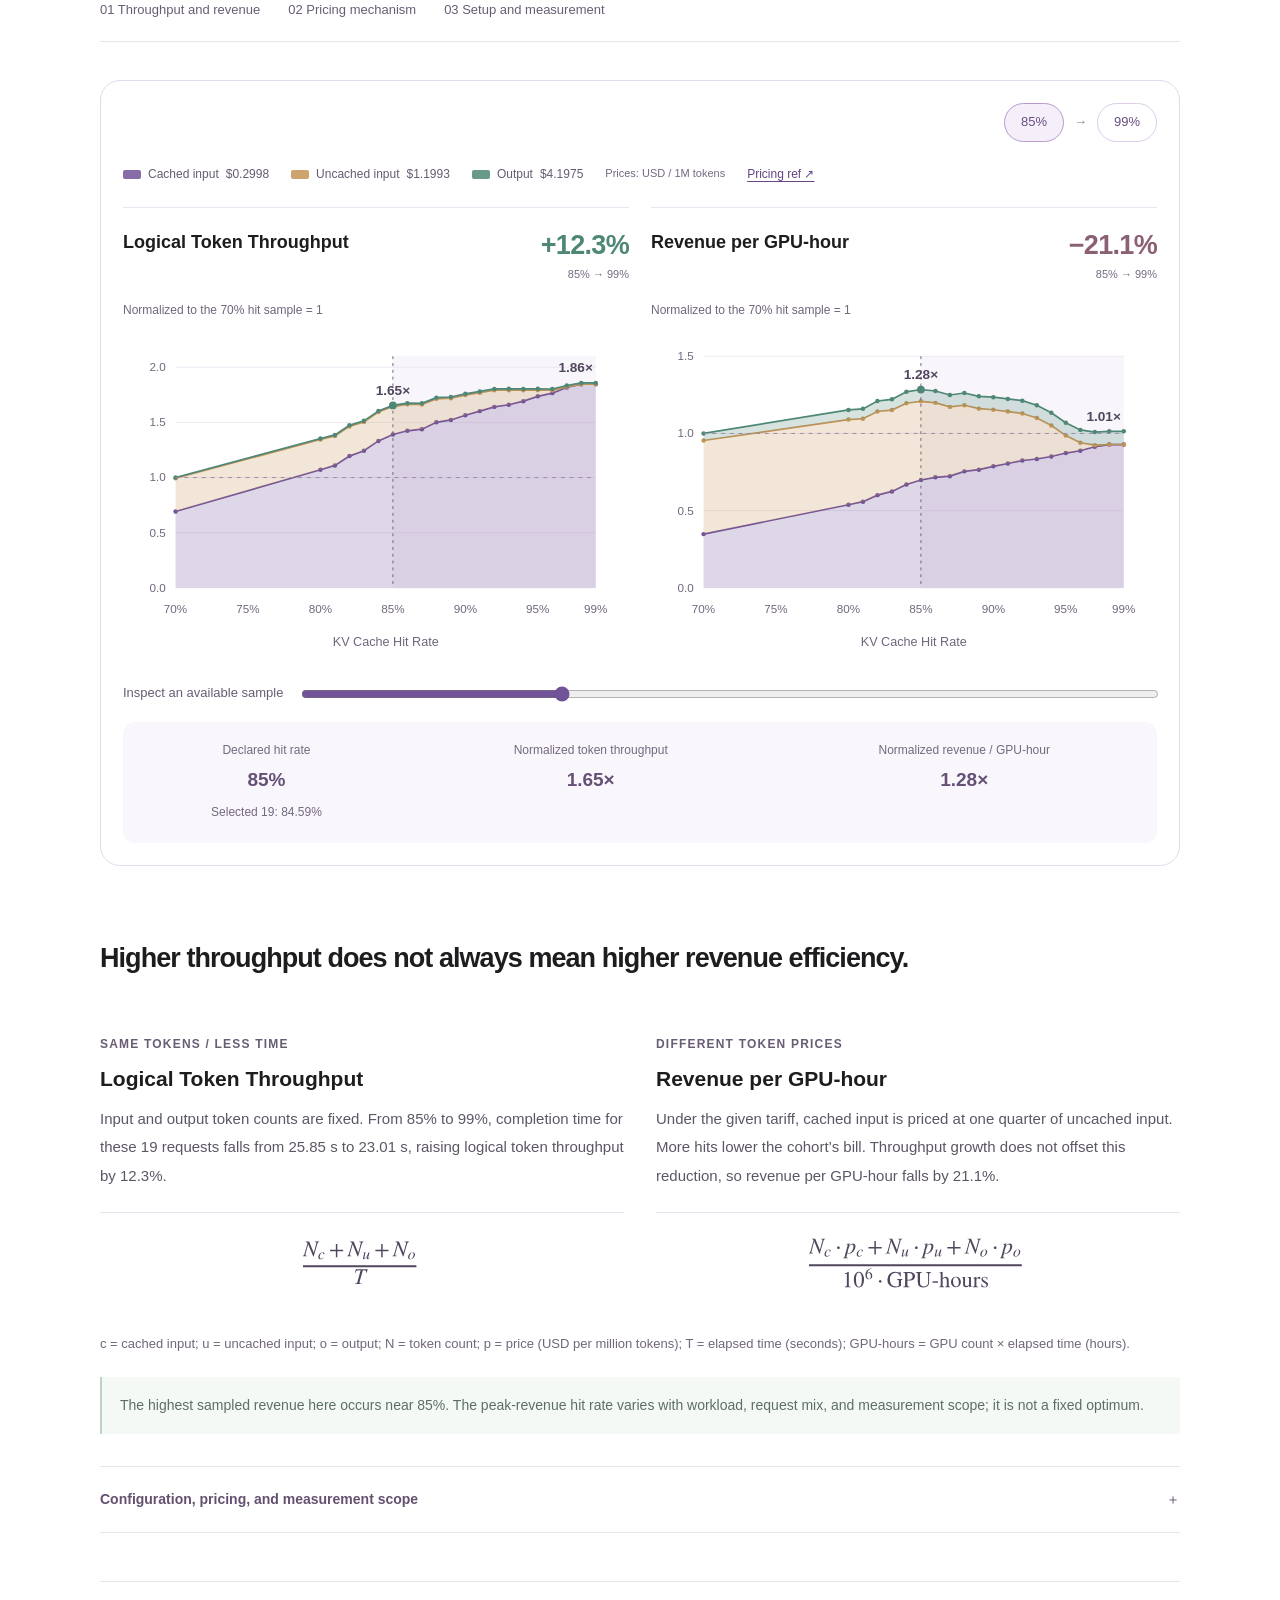
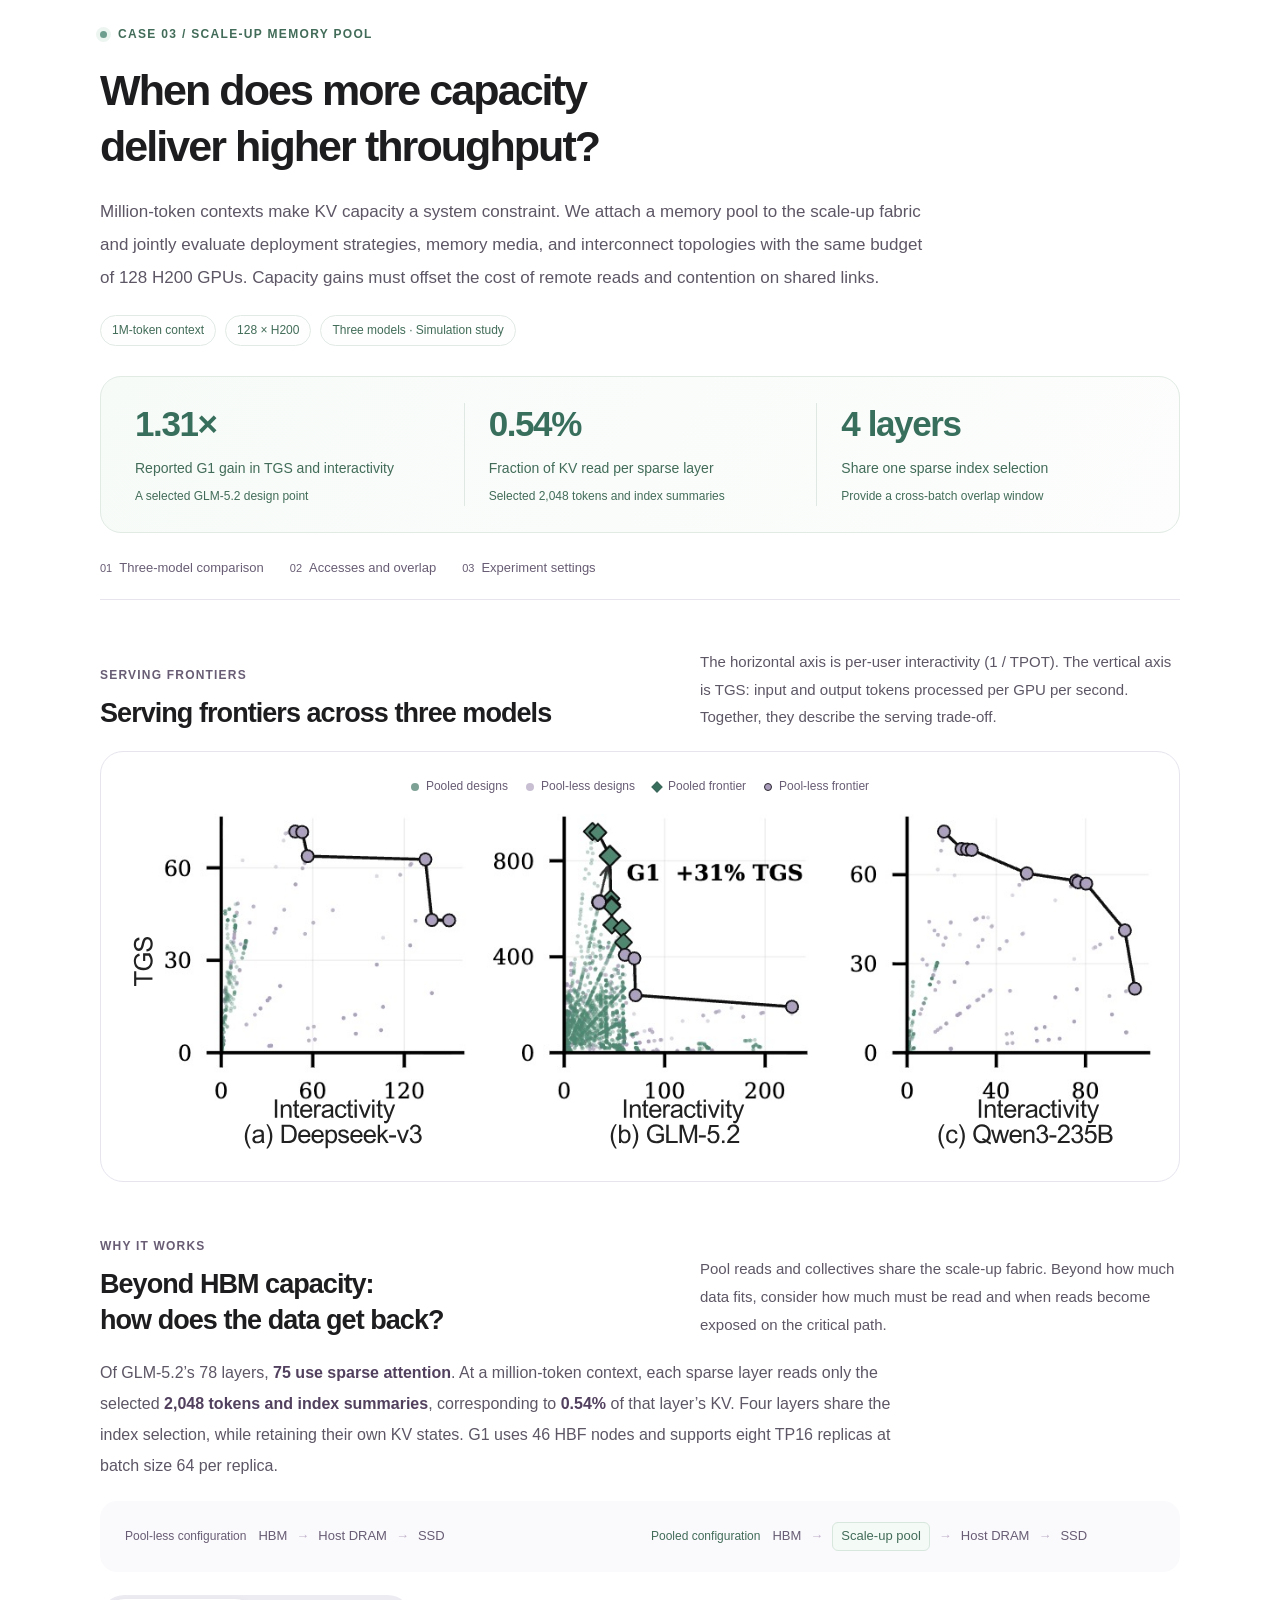
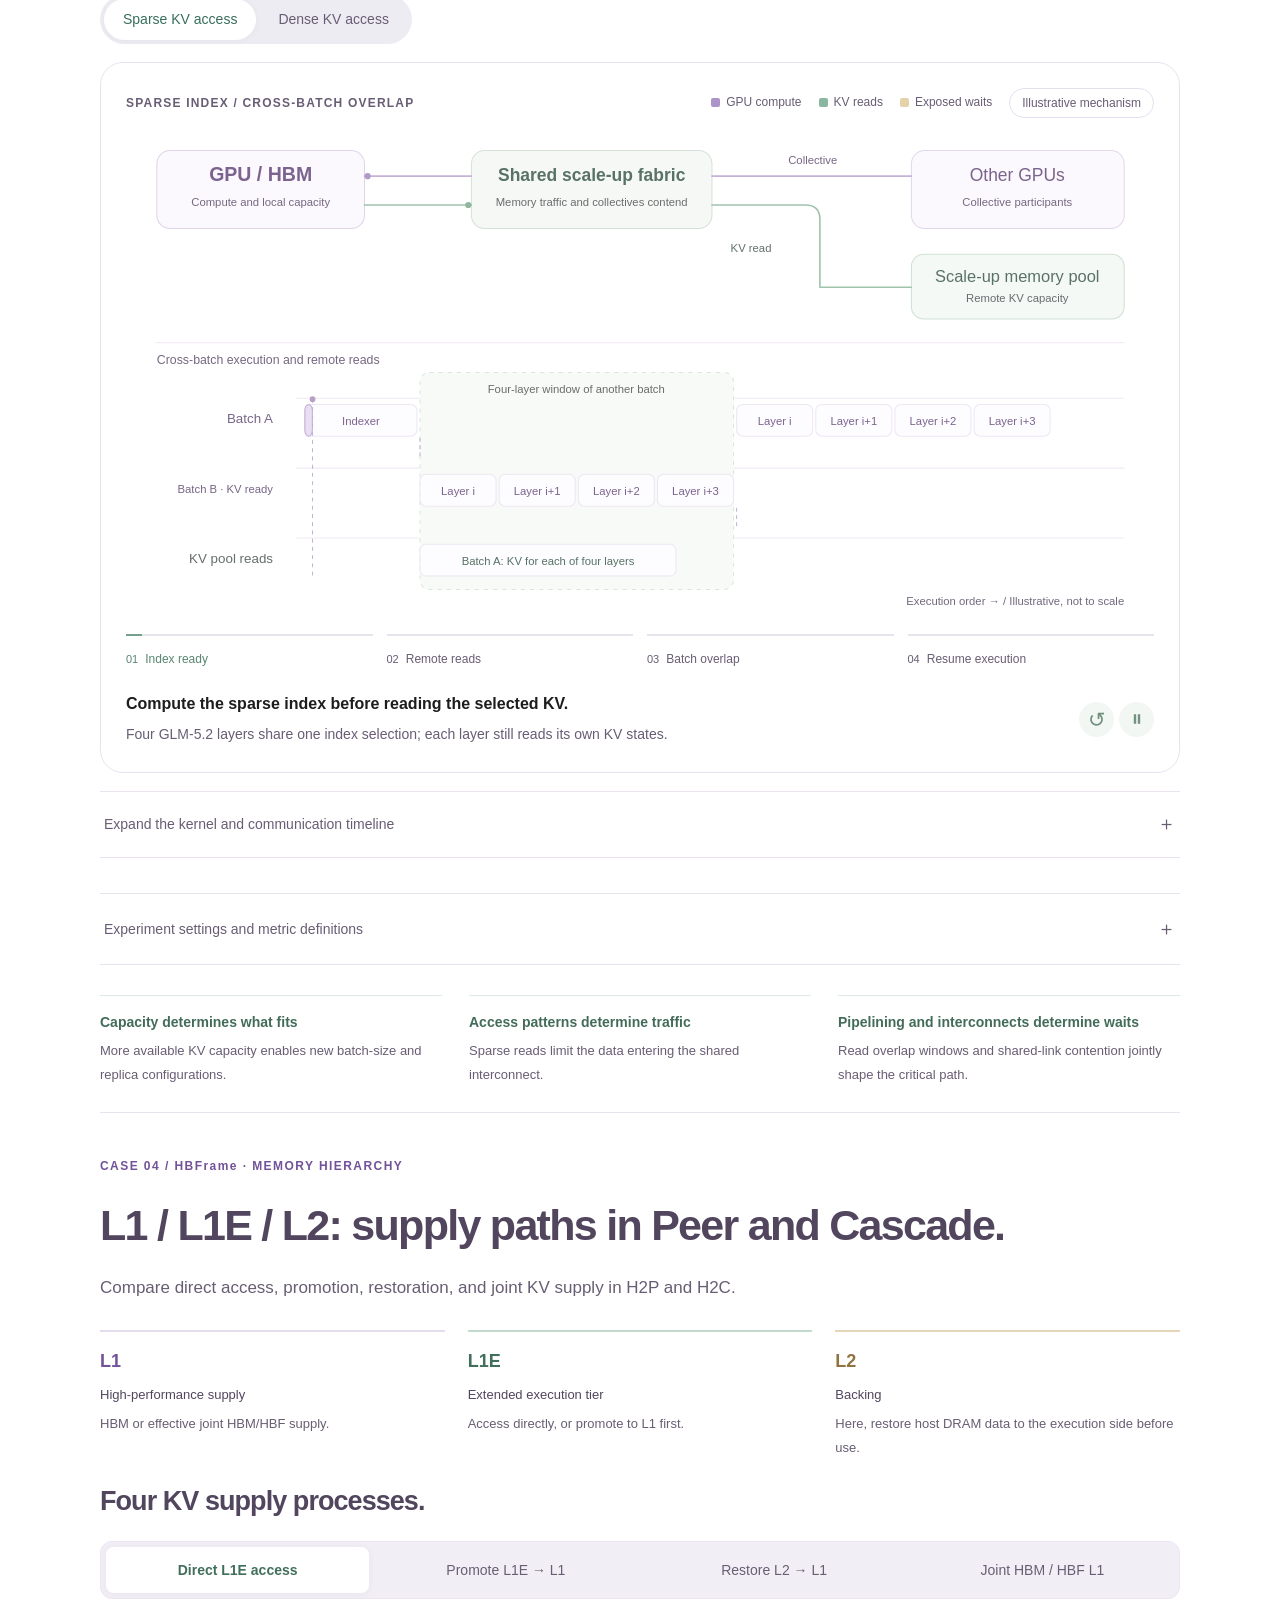
==== commit 8409c0b1: "Update author order and contribution notes" ====
--- a/index.html
+++ b/index.html
@@ -12,8 +12,8 @@
   <link rel="stylesheet" href="prefill-slo.css?v=20261111-slo-zero">
   <link rel="stylesheet" href="cache-revenue.css?v=20261112-token-notation">
   <link rel="stylesheet" href="hbframe-tier.css?v=20261112-formulas">
-  <link rel="stylesheet" href="readability.css?v=20261111-title-descenders">
-  <script defer src="data/i18n.js?v=20261112-token-notation"></script>
+  <link rel="stylesheet" href="readability.css?v=20261123-authors">
+  <script defer src="data/i18n.js?v=20261123-authors"></script>
   <script defer src="data/prefill-slo.js?v=20261111-slo"></script>
   <script defer src="data/cache-revenue.js?v=20261112-cache"></script>
   <script defer src="data/hbframe-tier.js?v=20261111-hbframe"></script>
@@ -159,7 +159,28 @@
 
     <section id="about" class="about-section">
       <div class="container">
-        <div class="about-top"><div><p class="eyebrow">ABOUT THE RESEARCH</p><h2>Understanding the next generation of computing systems.</h2><p>Uni³Sim: Open-Source Simulation for LLM Serving at Scale</p></div><div class="team-signature"><strong>NICS-EFC SysArch</strong><p class="team-authors"><span class="author-group">Zhenhua Zhu · Xinhao Yang · Yu Zhu</span> <span class="author-group">Tianyu Liao · Tongxin Xie</span></p></div></div>
+        <div class="about-top">
+          <div><p class="eyebrow">ABOUT THE RESEARCH</p><h2>Understanding the next generation of computing systems.</h2><p>Uni³Sim: Open-Source Simulation for LLM Serving at Scale</p></div>
+          <div class="team-signature">
+            <strong>NICS-EFC SysArch</strong>
+            <p class="team-authors">
+              <span class="author-group">
+                <span aria-describedby="equal-contribution">Xinhao Yang<sup>*</sup></span> ·
+                <span aria-describedby="equal-contribution">Yu Zhu<sup>*</sup></span> ·
+                <span aria-describedby="equal-contribution">Tianyu Liao<sup>*</sup></span>
+              </span>
+              <span class="author-group">
+                <span>Tongxin Xie</span> ·
+                <span aria-describedby="corresponding-author">Zhenhua Zhu<sup>†</sup></span> ·
+                <span>Yu Wang</span>
+              </span>
+            </p>
+            <p class="author-notes">
+              <span id="equal-contribution"><sup>*</sup> These authors contribute equally.</span>
+              <span id="corresponding-author"><sup>†</sup> Corresponding author</span>
+            </p>
+          </div>
+        </div>
         <footer><a class="footer-brand" href="#top">NICS-EFC <strong>SysArch</strong></a><p>COMPUTE · INTERCONNECTS · MEMORY · SYSTEMS</p><span>2026</span></footer>
       </div>
     </section>
--- a/readability.css
+++ b/readability.css
@@ -66,7 +66,8 @@
 .team-signature p{font-size:12px!important;color:var(--reading-secondary)!important}
 html[lang] .team-signature p{max-width:none}
 .team-signature .team-authors{display:flex;align-items:baseline;justify-content:flex-end;gap:.55em;white-space:normal}
-.team-signature .author-group{display:inline-block;margin:0;font:inherit;color:inherit;white-space:nowrap}
+.team-signature p span{display:inline-block;margin:0;font:inherit;color:inherit;white-space:nowrap}
+.team-signature .author-notes{display:flex;flex-wrap:wrap;justify-content:flex-end;gap:0 1em}
 .team-signature .author-group+.author-group::before{content:"·";margin-right:.55em}
 @media(min-width:1000px){
   html[lang=en] .about-top{grid-template-columns:minmax(0,1.4fr) max-content}
@@ -77,6 +78,7 @@
 }
 @media(max-width:600px){
   .team-signature .team-authors{align-items:flex-start}
+  .team-signature .author-notes{justify-content:flex-start}
 }
 footer p,footer>span,.footer-brand{font-size:11px}
 .language-toggle{font-size:12px;color:#654b7e}
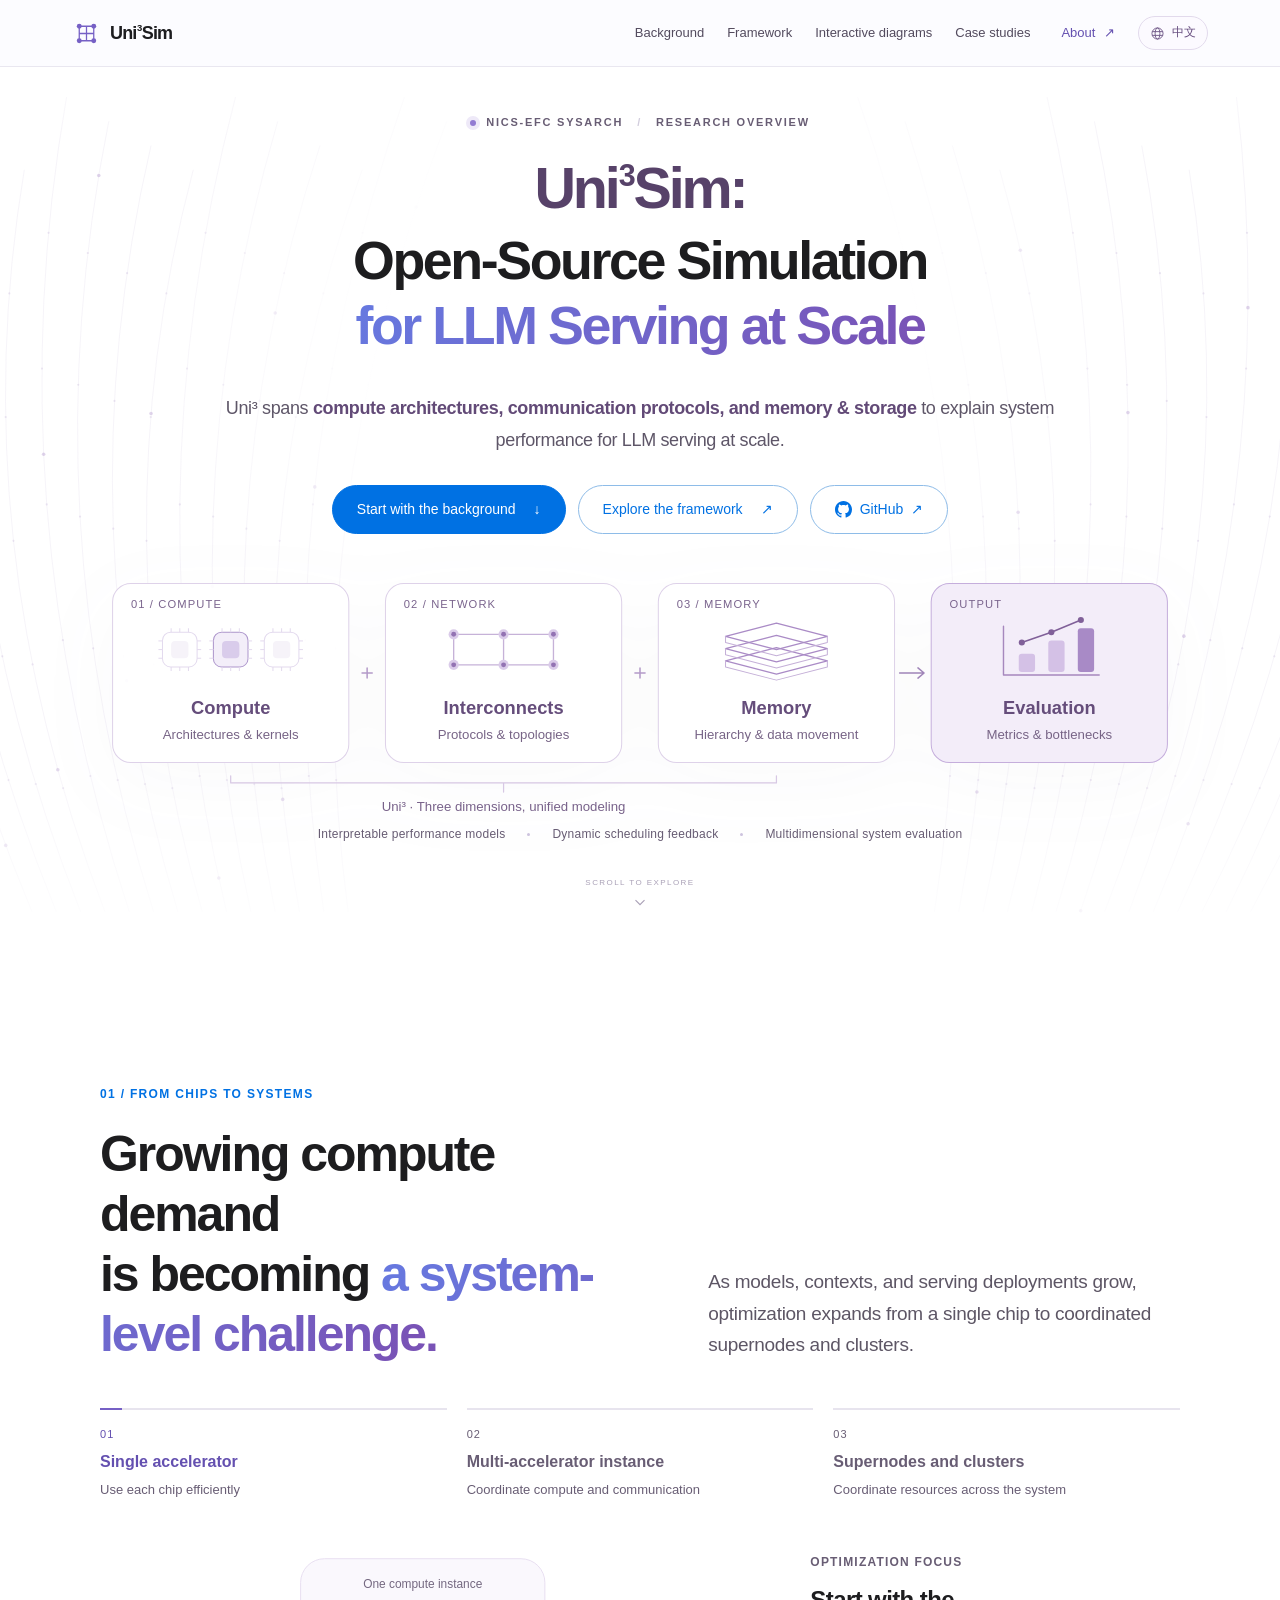
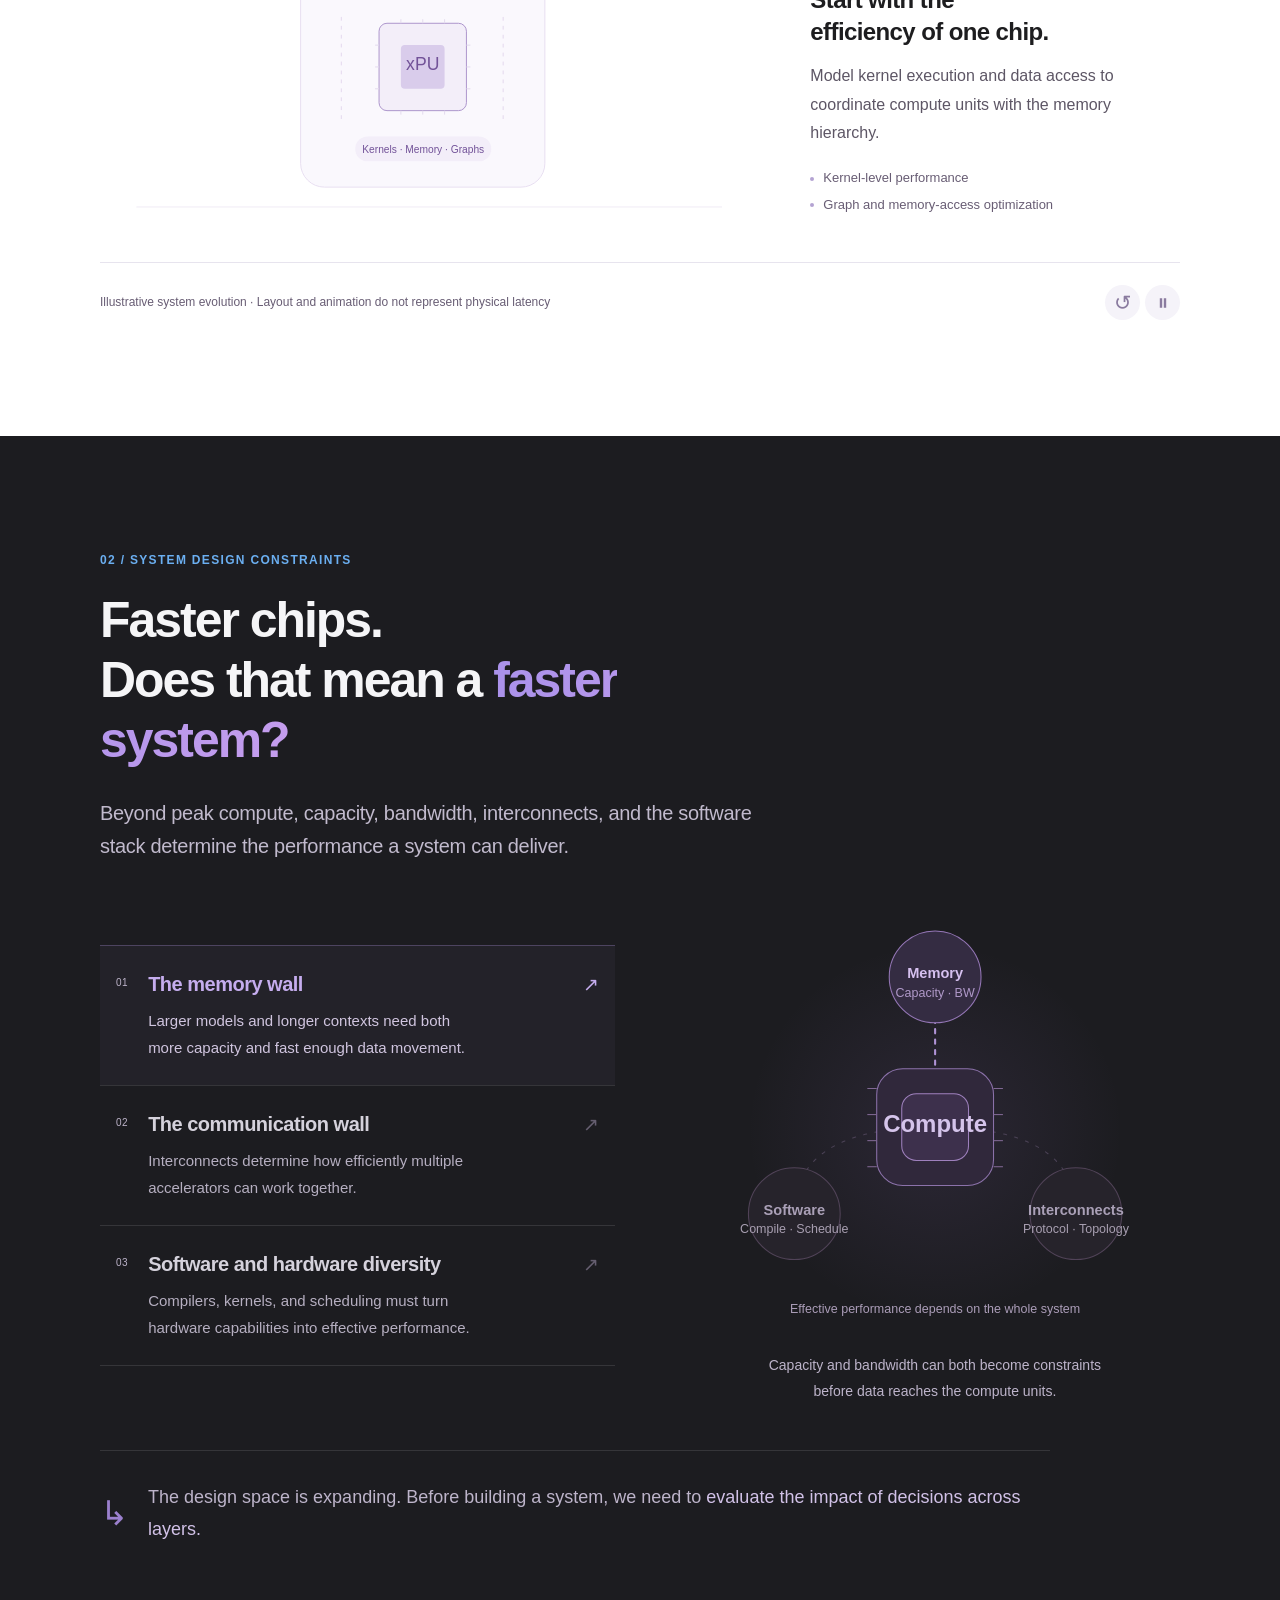
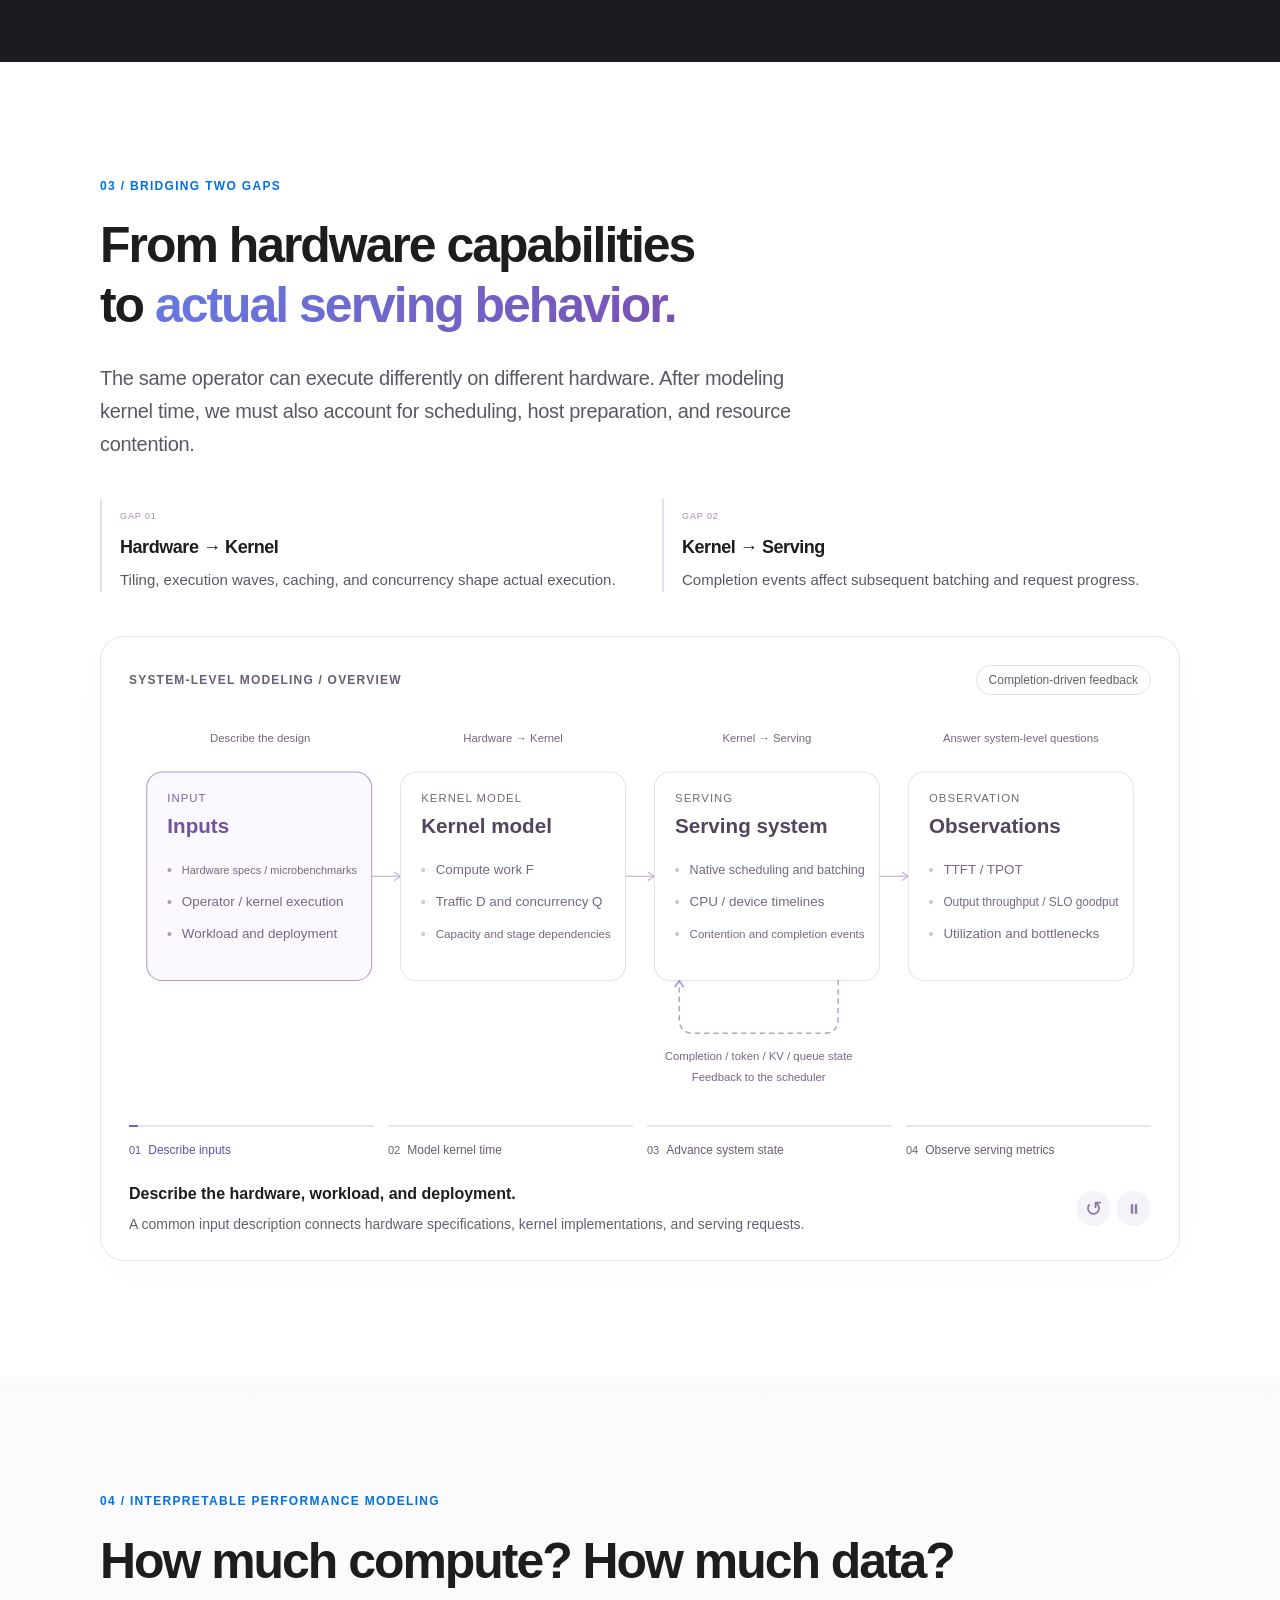
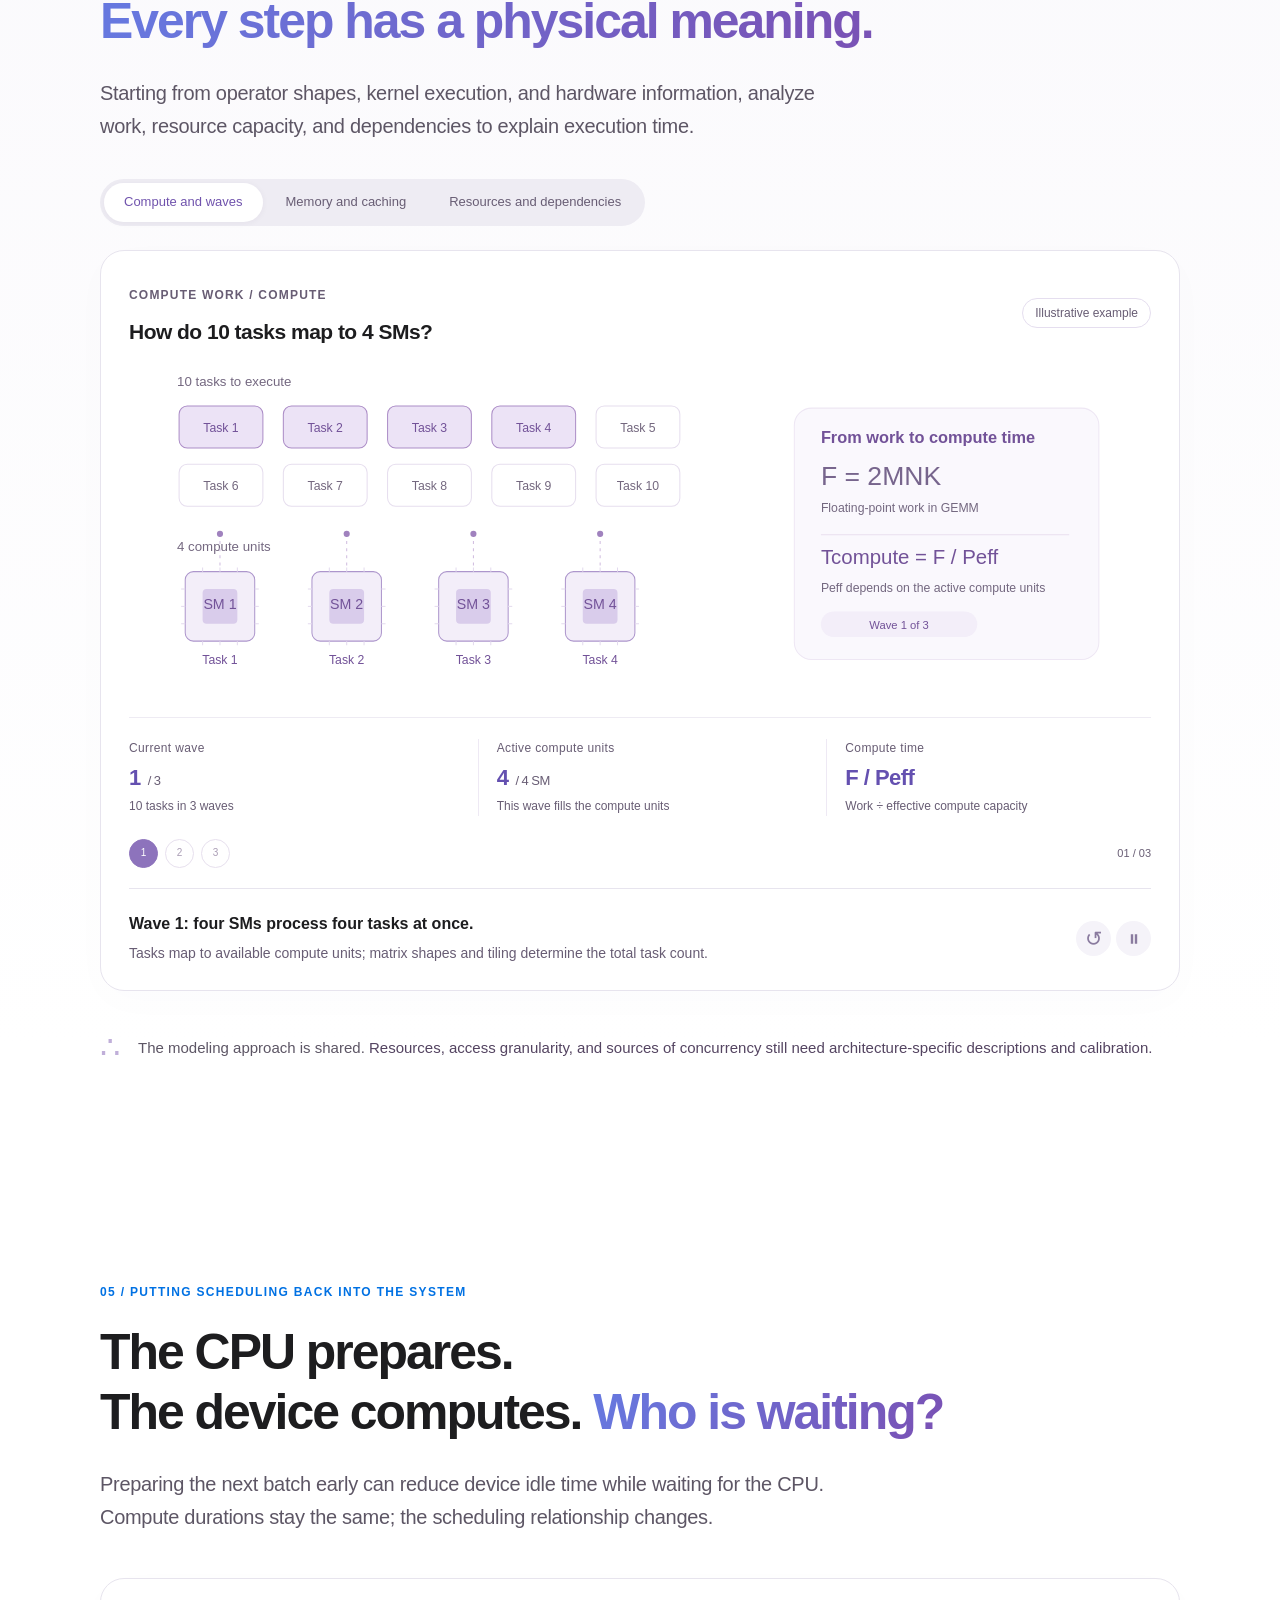
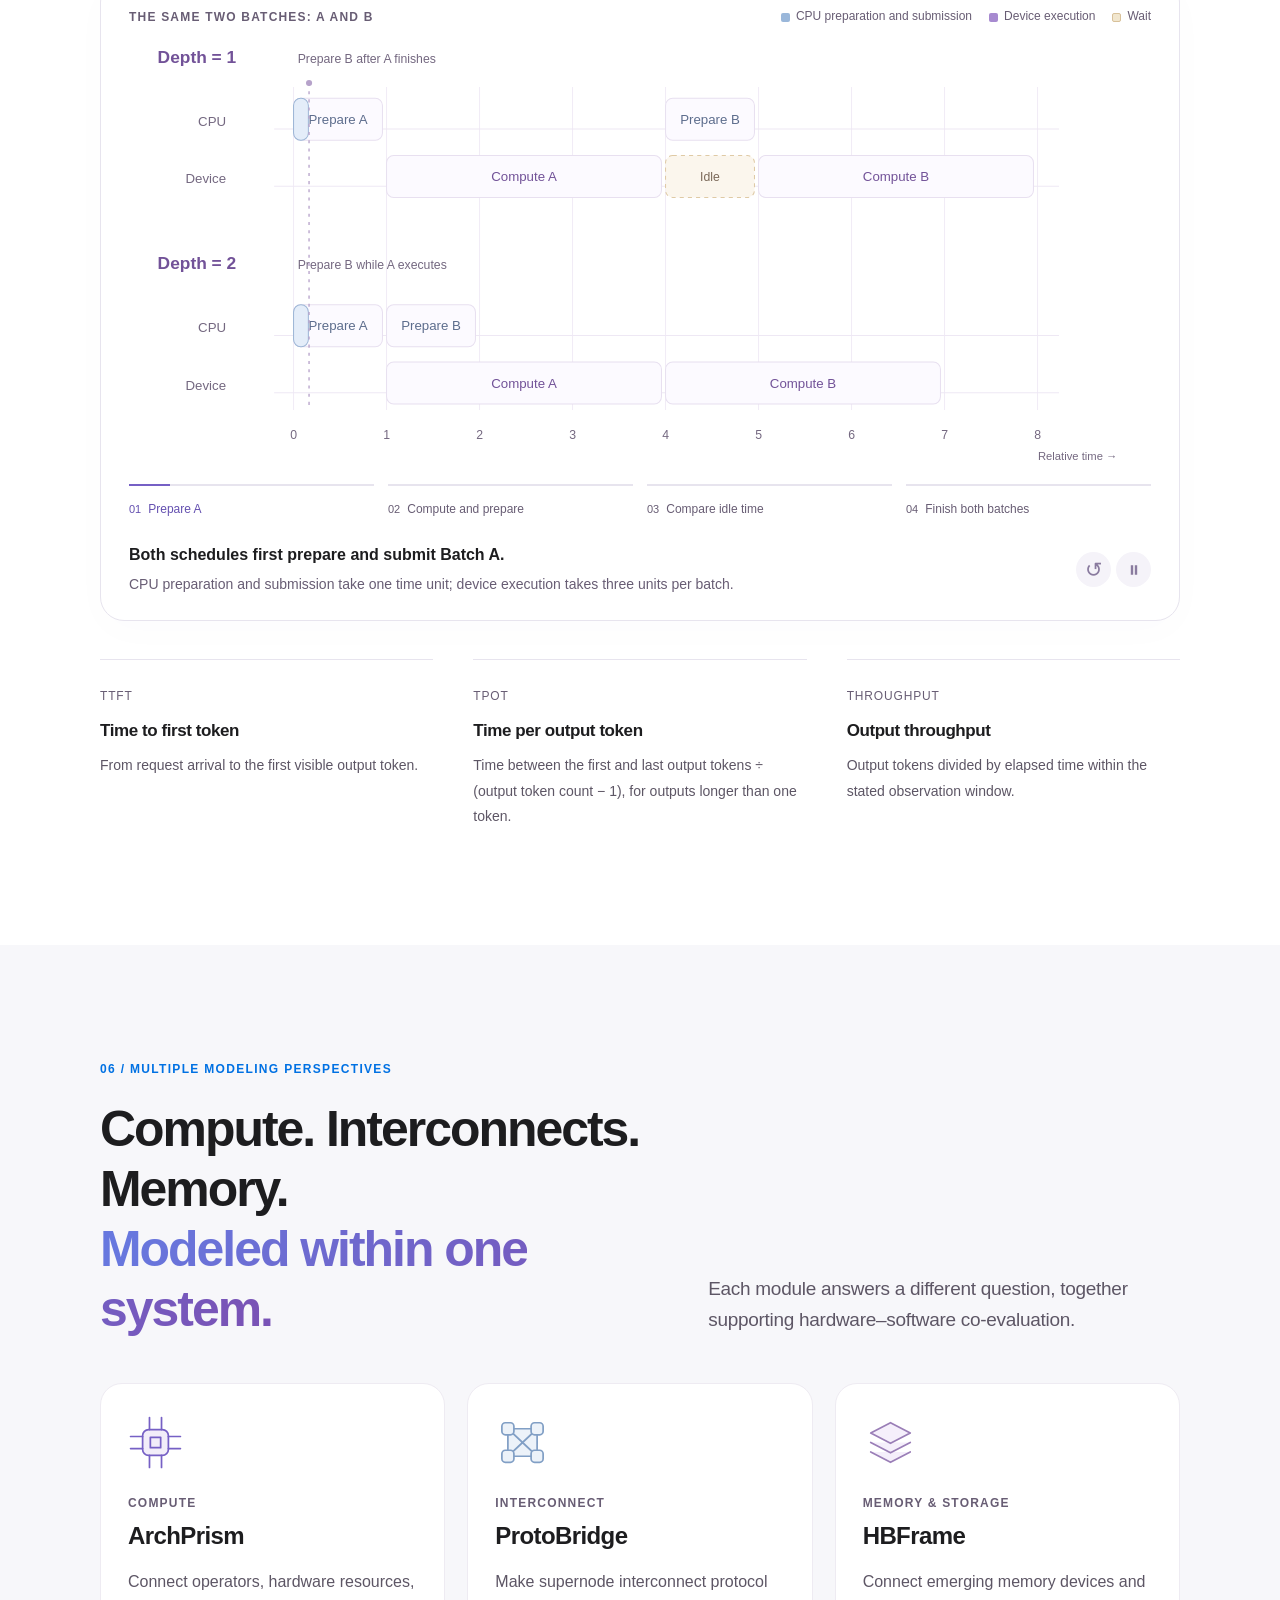
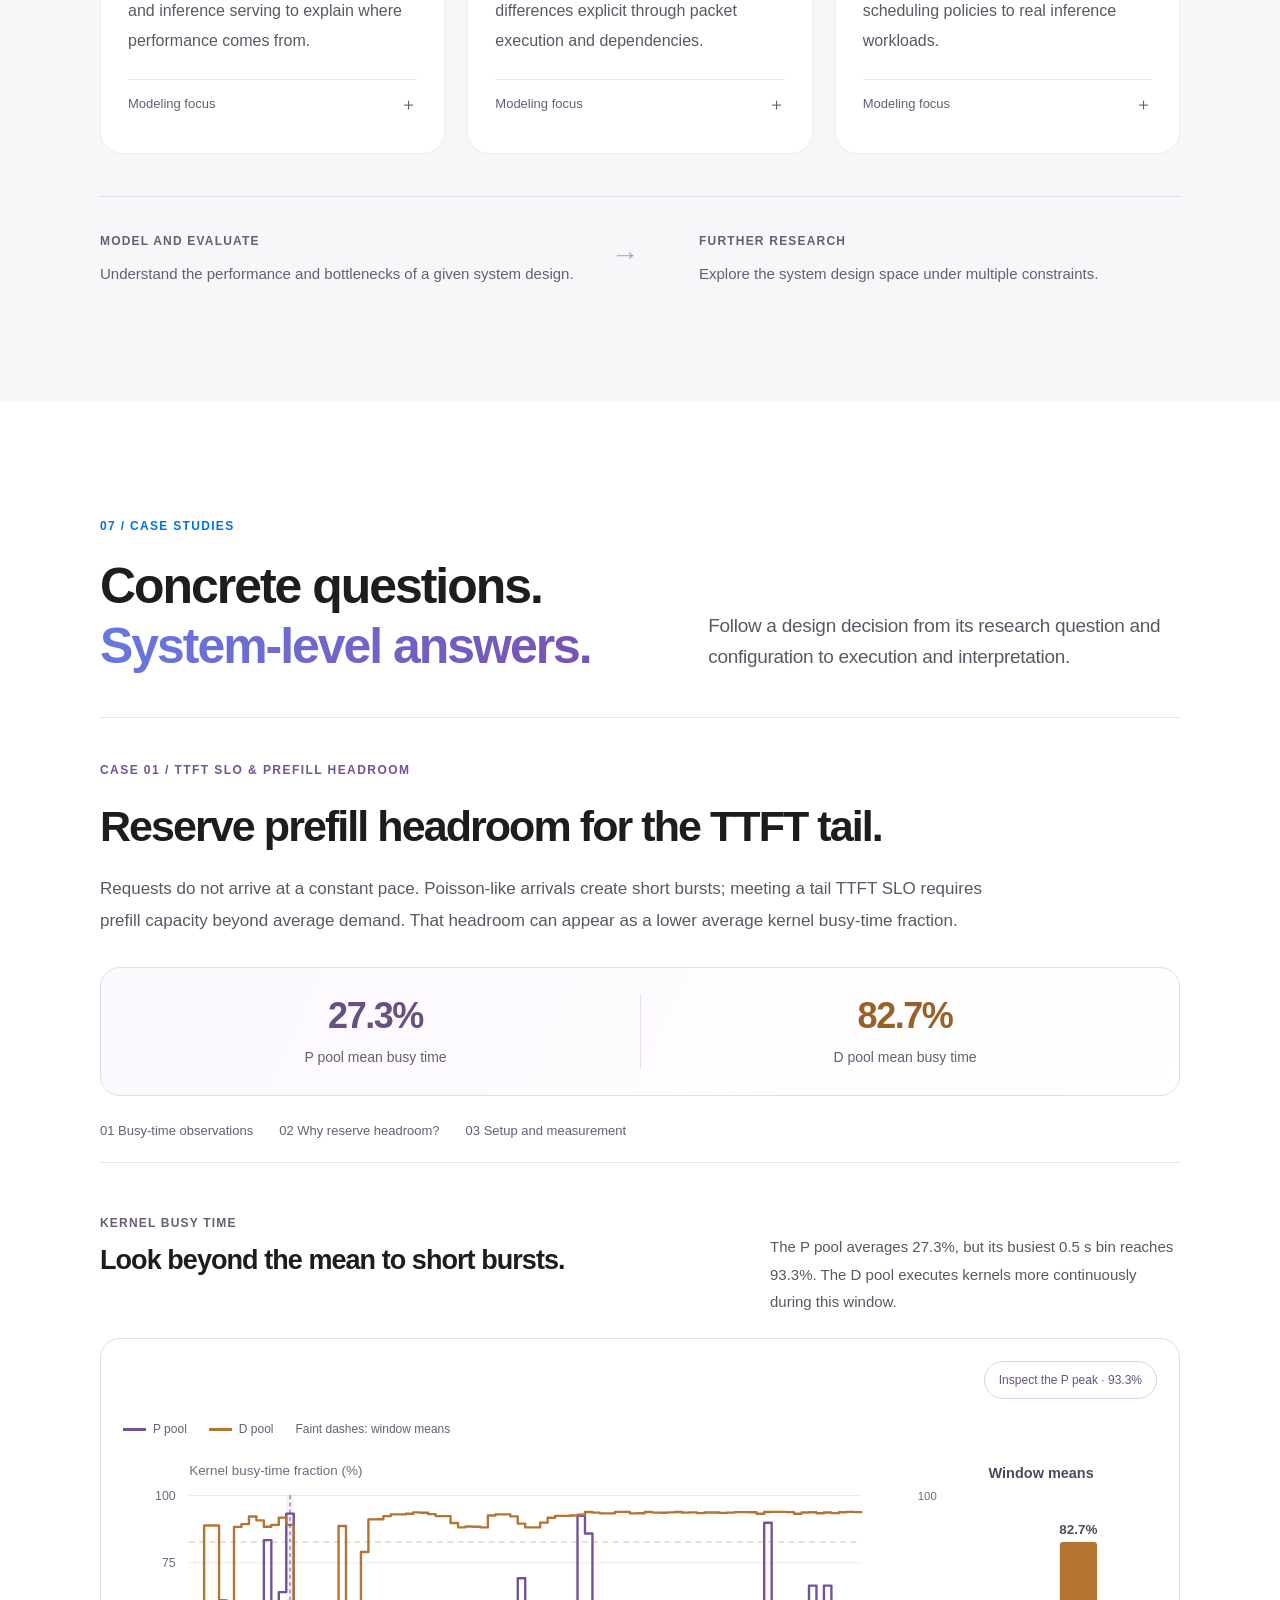
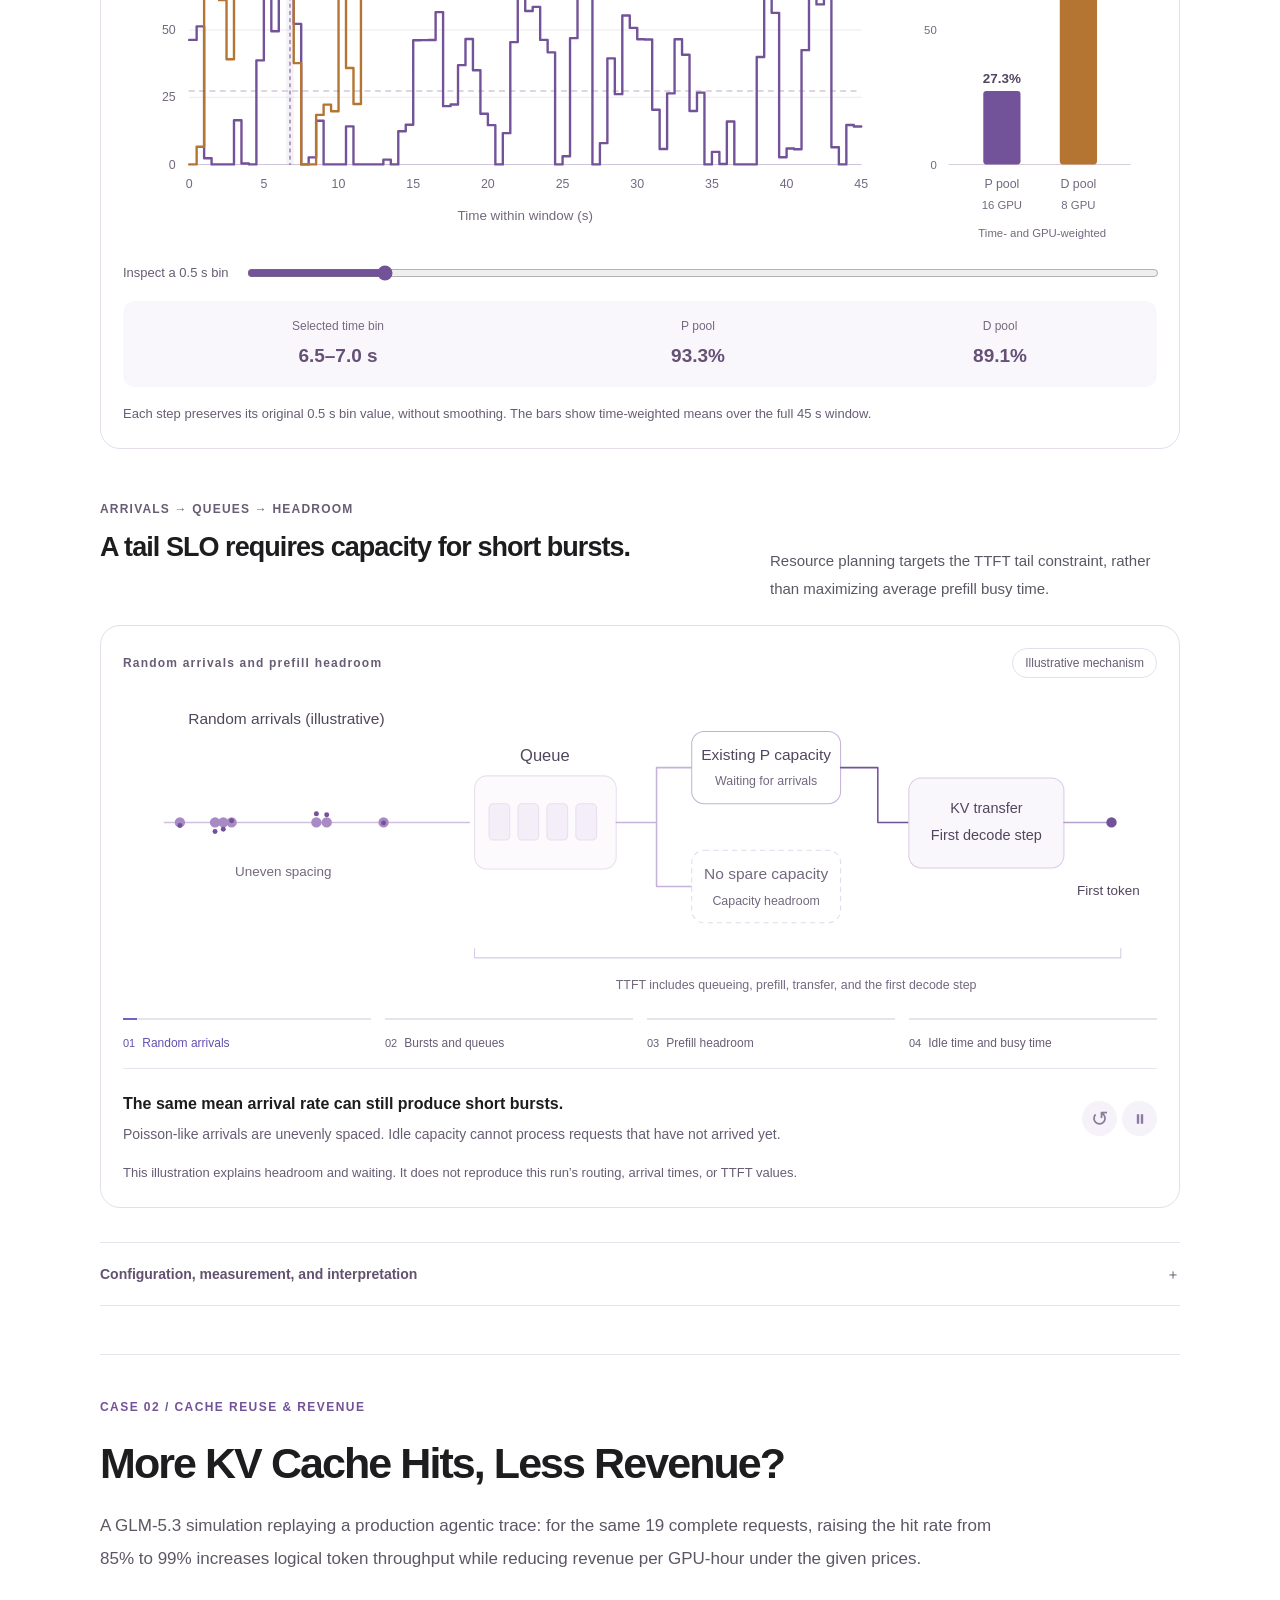
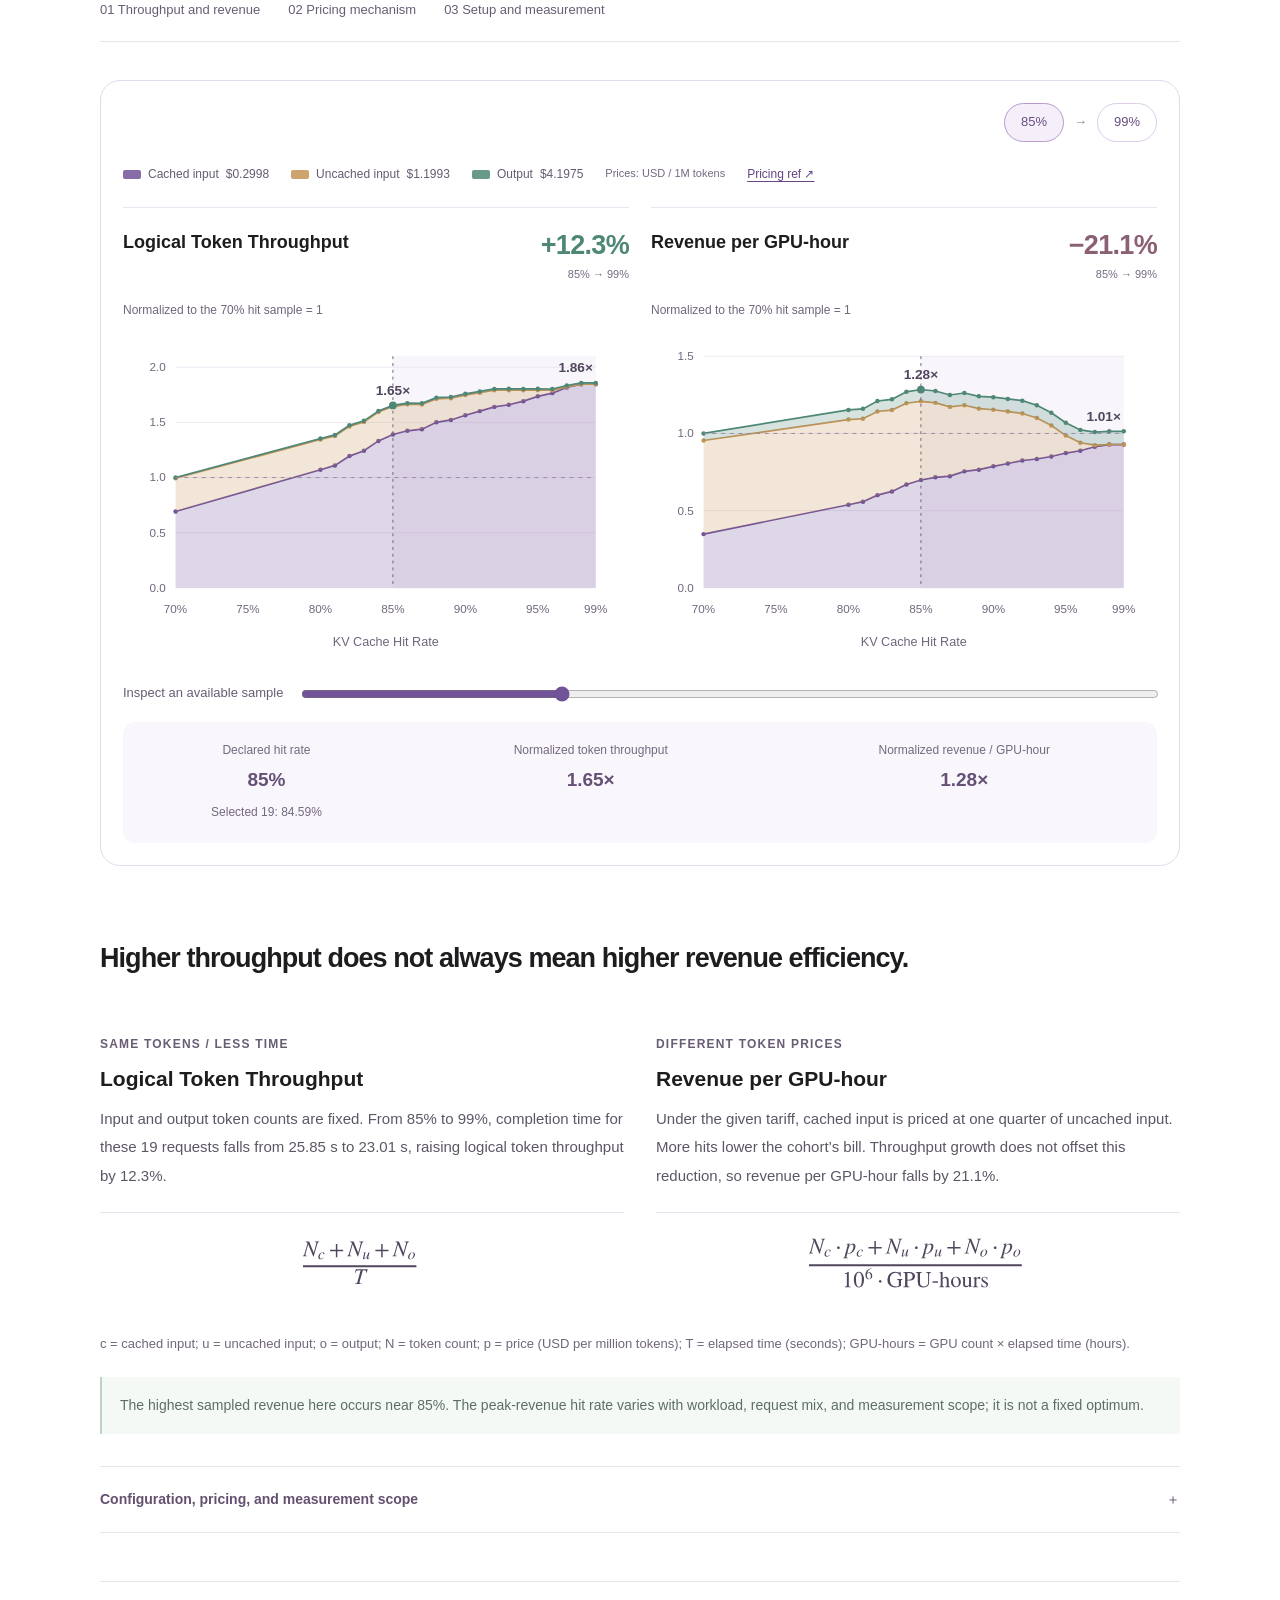
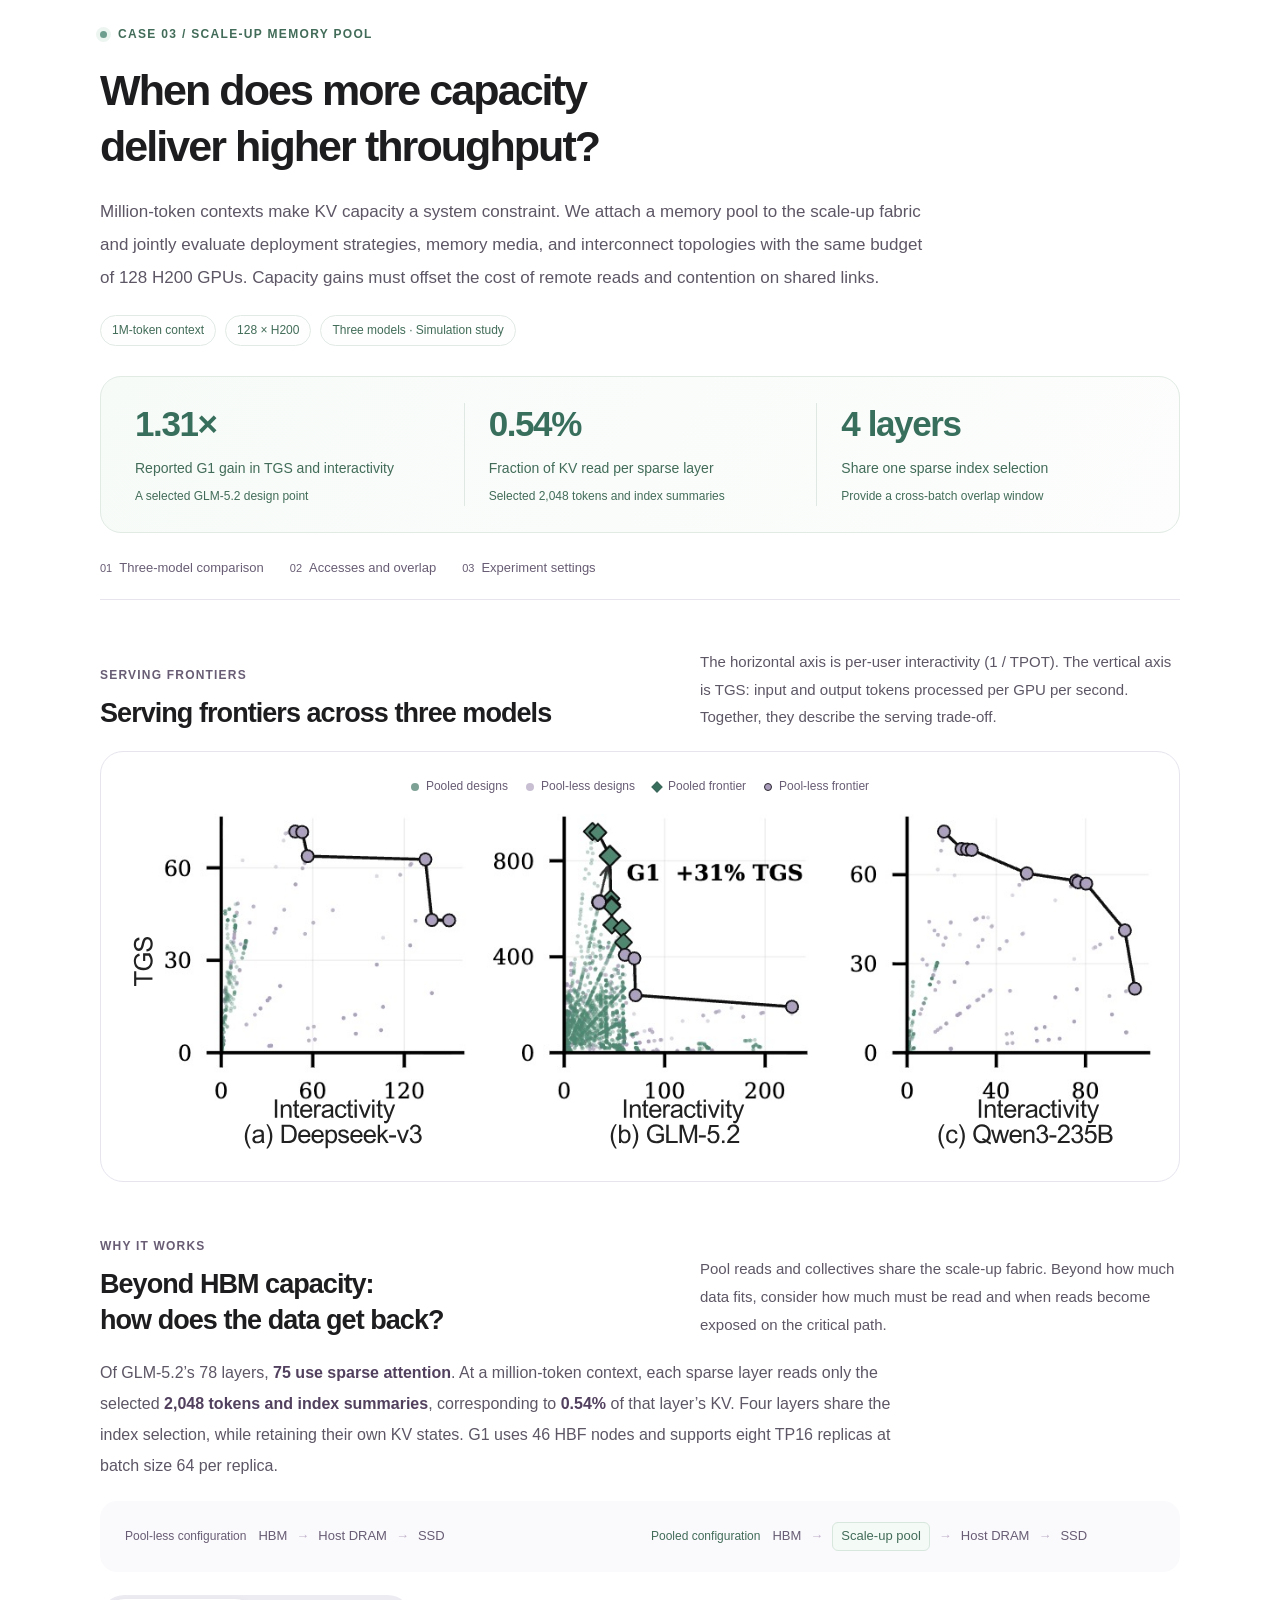
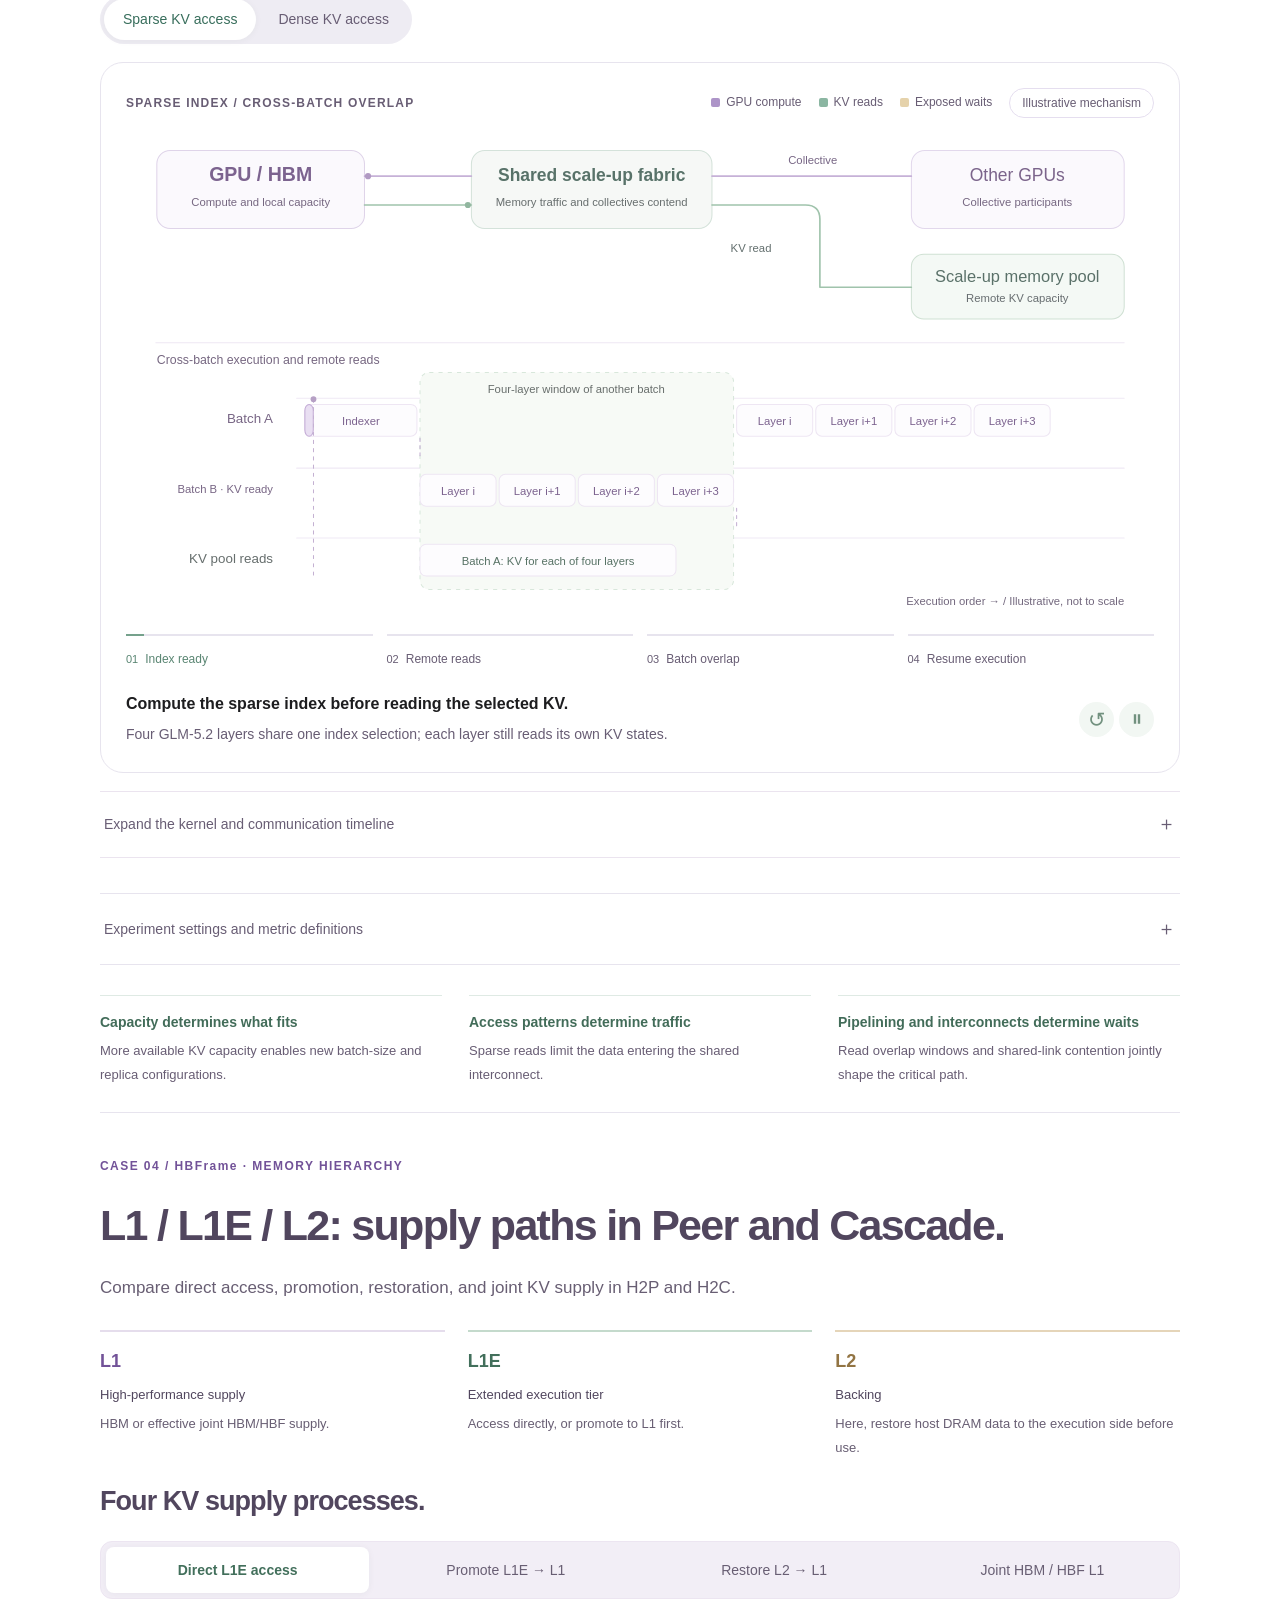
==== commit 91c3ed45: "Add both research citations to the bilingual site footer" ====
--- a/index.html
+++ b/index.html
@@ -12,8 +12,8 @@
   <link rel="stylesheet" href="prefill-slo.css?v=20261111-slo-zero">
   <link rel="stylesheet" href="cache-revenue.css?v=20261112-token-notation">
   <link rel="stylesheet" href="hbframe-tier.css?v=20261112-formulas">
-  <link rel="stylesheet" href="readability.css?v=20261123-authors">
-  <script defer src="data/i18n.js?v=20261123-authors"></script>
+  <link rel="stylesheet" href="readability.css?v=20261124-references">
+  <script defer src="data/i18n.js?v=20261124-references"></script>
   <script defer src="data/prefill-slo.js?v=20261111-slo"></script>
   <script defer src="data/cache-revenue.js?v=20261112-cache"></script>
   <script defer src="data/hbframe-tier.js?v=20261111-hbframe"></script>
@@ -181,6 +181,42 @@
             </p>
           </div>
         </div>
+        <section id="references" class="references" aria-labelledby="references-heading">
+          <h3 id="references-heading">References</h3>
+          <ol lang="en">
+            <li>
+              <cite><a href="https://doi.org/10.1109/LCA.2026.3752142">When Kernel Meets System: Chip-to-System Modeling across AI Hardware for LLM Serving</a></cite>
+              <p>Xinhao Yang et al. · IEEE Computer Architecture Letters · 2026 · pp. 1–4</p>
+              <details>
+                <summary>BibTeX</summary>
+                <pre><code>@article{yang2026kernel,
+  author = {Yang, Xinhao and Zhu, Yu and Xue, Yukun and Li, Zhaoshi and Li, Xiuhong and Wu, Baodong and Li, Wen and Mao, Qiuli and Li, Boxun and Chen, Xiaoming and Dai, Guohao and Zhu, Zhangming and Yang, Huazhong and Xie, Yuan and Zhu, Zhenhua and Wang, Yu},
+  title = {When Kernel Meets System: Chip-to-System Modeling across {AI} Hardware for {LLM} Serving},
+  journal = {IEEE Computer Architecture Letters},
+  year = {2026},
+  pages = {1--4},
+  doi = {10.1109/LCA.2026.3752142}
+}</code></pre>
+              </details>
+            </li>
+            <li>
+              <cite><a href="https://arxiv.org/abs/2611.30191">Making Protocol Effects Explicit: LLM-to-Packet Simulation for Superpod Interconnect Exploration</a></cite>
+              <p>Yu Zhu et al. · arXiv:2611.30191 [cs.AR] · 2026</p>
+              <details>
+                <summary>BibTeX</summary>
+                <pre><code>@misc{zhu2026makingprotocoleffectsexplicit,
+  title = {Making Protocol Effects Explicit: LLM-to-Packet Simulation for Superpod Interconnect Exploration},
+  author = {Yu Zhu and Xinhao Yang and Zhaoshi Li and Baodong Wu and Boxun Li and Wenxue Li and Guohao Dai and Hongyang Jia and Shuwen Deng and Huazhong Yang and Yuan Xie and Zhenhua Zhu and Yu Wang},
+  year = {2026},
+  eprint = {2611.30191},
+  archivePrefix = {arXiv},
+  primaryClass = {cs.AR},
+  url = {https://arxiv.org/abs/2611.30191},
+}</code></pre>
+              </details>
+            </li>
+          </ol>
+        </section>
         <footer><a class="footer-brand" href="#top">NICS-EFC <strong>SysArch</strong></a><p>COMPUTE · INTERCONNECTS · MEMORY · SYSTEMS</p><span>2026</span></footer>
       </div>
     </section>
--- a/readability.css
+++ b/readability.css
@@ -79,6 +79,48 @@
 @media(max-width:600px){
   .team-signature .team-authors{align-items:flex-start}
   .team-signature .author-notes{justify-content:flex-start}
+}
+.references {
+  margin-top: 2rem;
+  padding-block: 1.5rem;
+  border-block: 1px solid var(--border);
+}
+.references h3 {
+  font-size: 20px;
+  font-weight: 600;
+}
+.references ol {
+  margin: 1rem 0 0;
+  padding-inline-start: 1.5rem;
+  font-size: 15px;
+}
+.references li + li {
+  margin-top: 1.25rem;
+}
+.references a {
+  color: var(--purple-dark);
+  text-decoration: underline;
+  text-underline-offset: .15em;
+}
+.references p,
+.references summary {
+  color: var(--reading-secondary);
+  font-size: 13px;
+}
+.references summary {
+  width: fit-content;
+  margin-top: .25rem;
+  cursor: pointer;
+}
+.references pre {
+  margin: .5rem 0 0;
+  padding: .75rem 1rem;
+  border: 1px solid var(--border);
+  border-radius: 6px;
+  background: white;
+  font-size: 13px;
+  white-space: pre-wrap;
+  overflow-wrap: anywhere;
 }
 footer p,footer>span,.footer-brand{font-size:11px}
 .language-toggle{font-size:12px;color:#654b7e}
